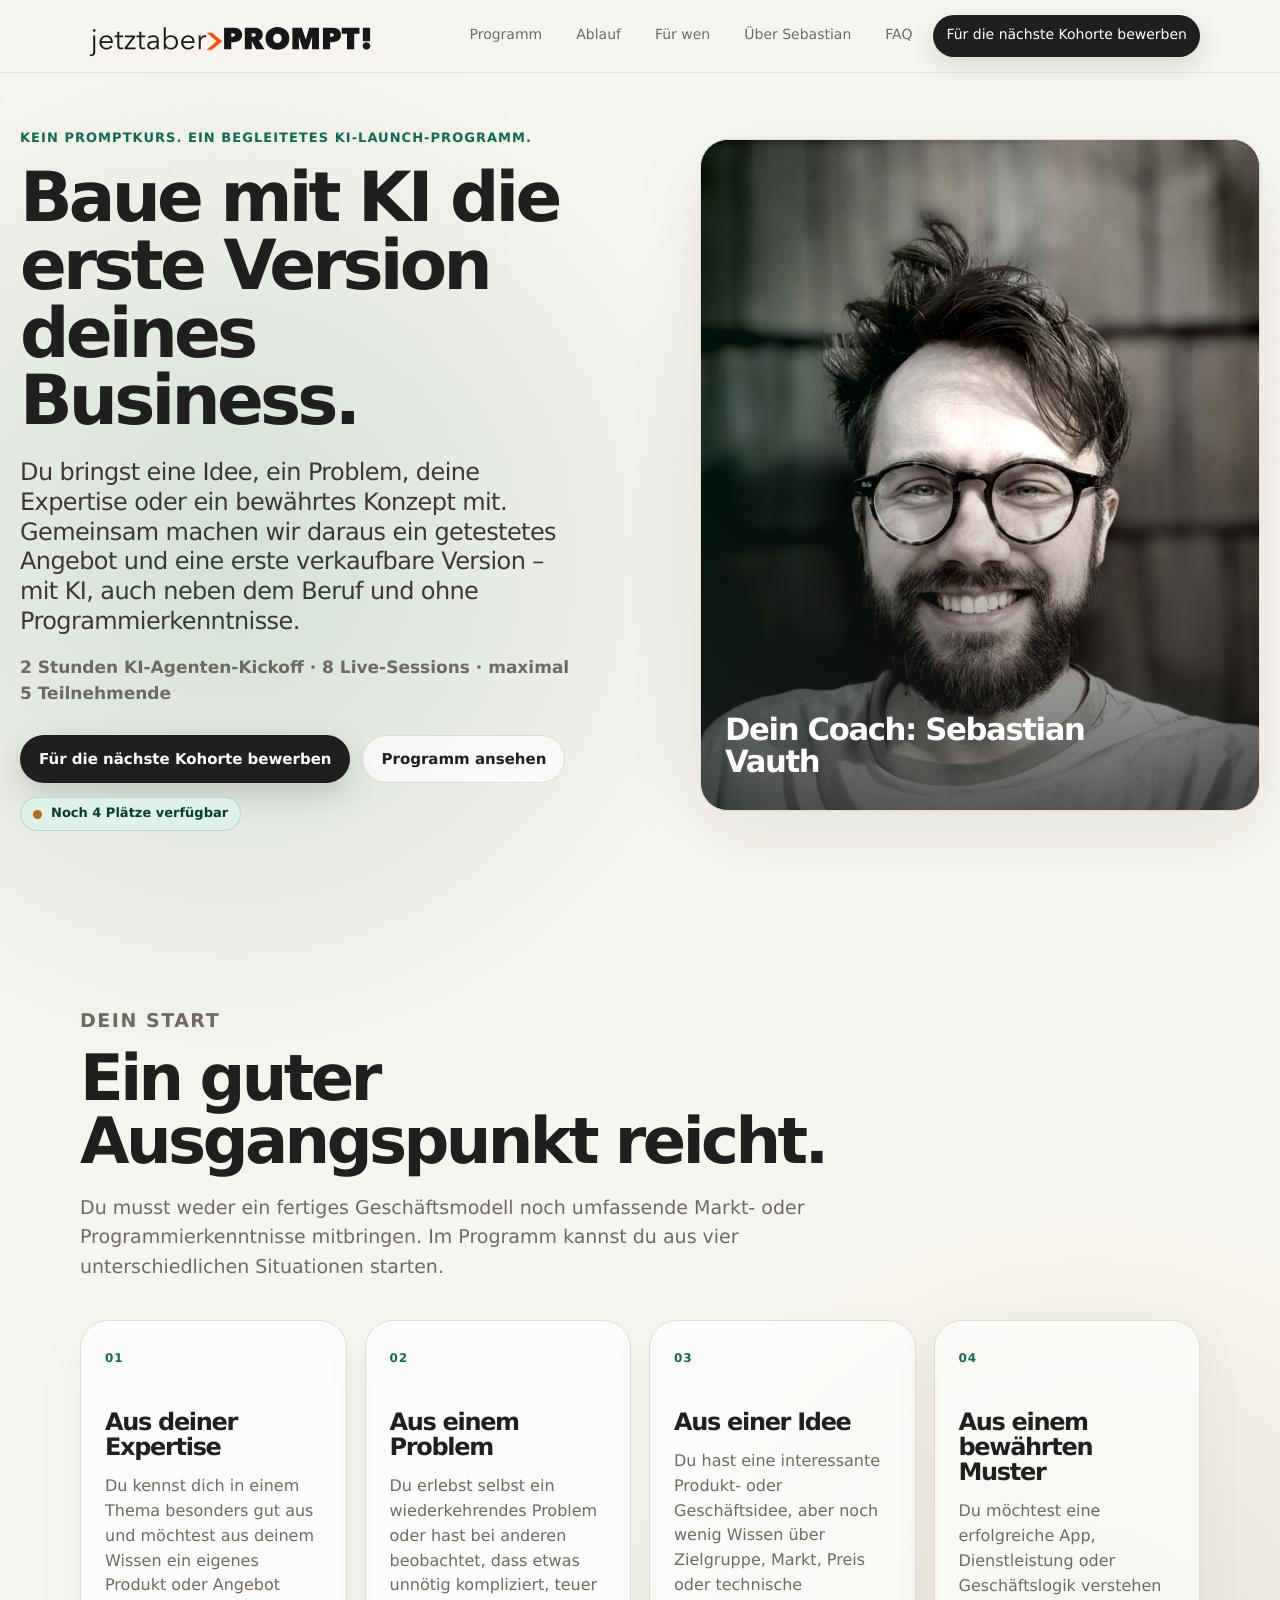
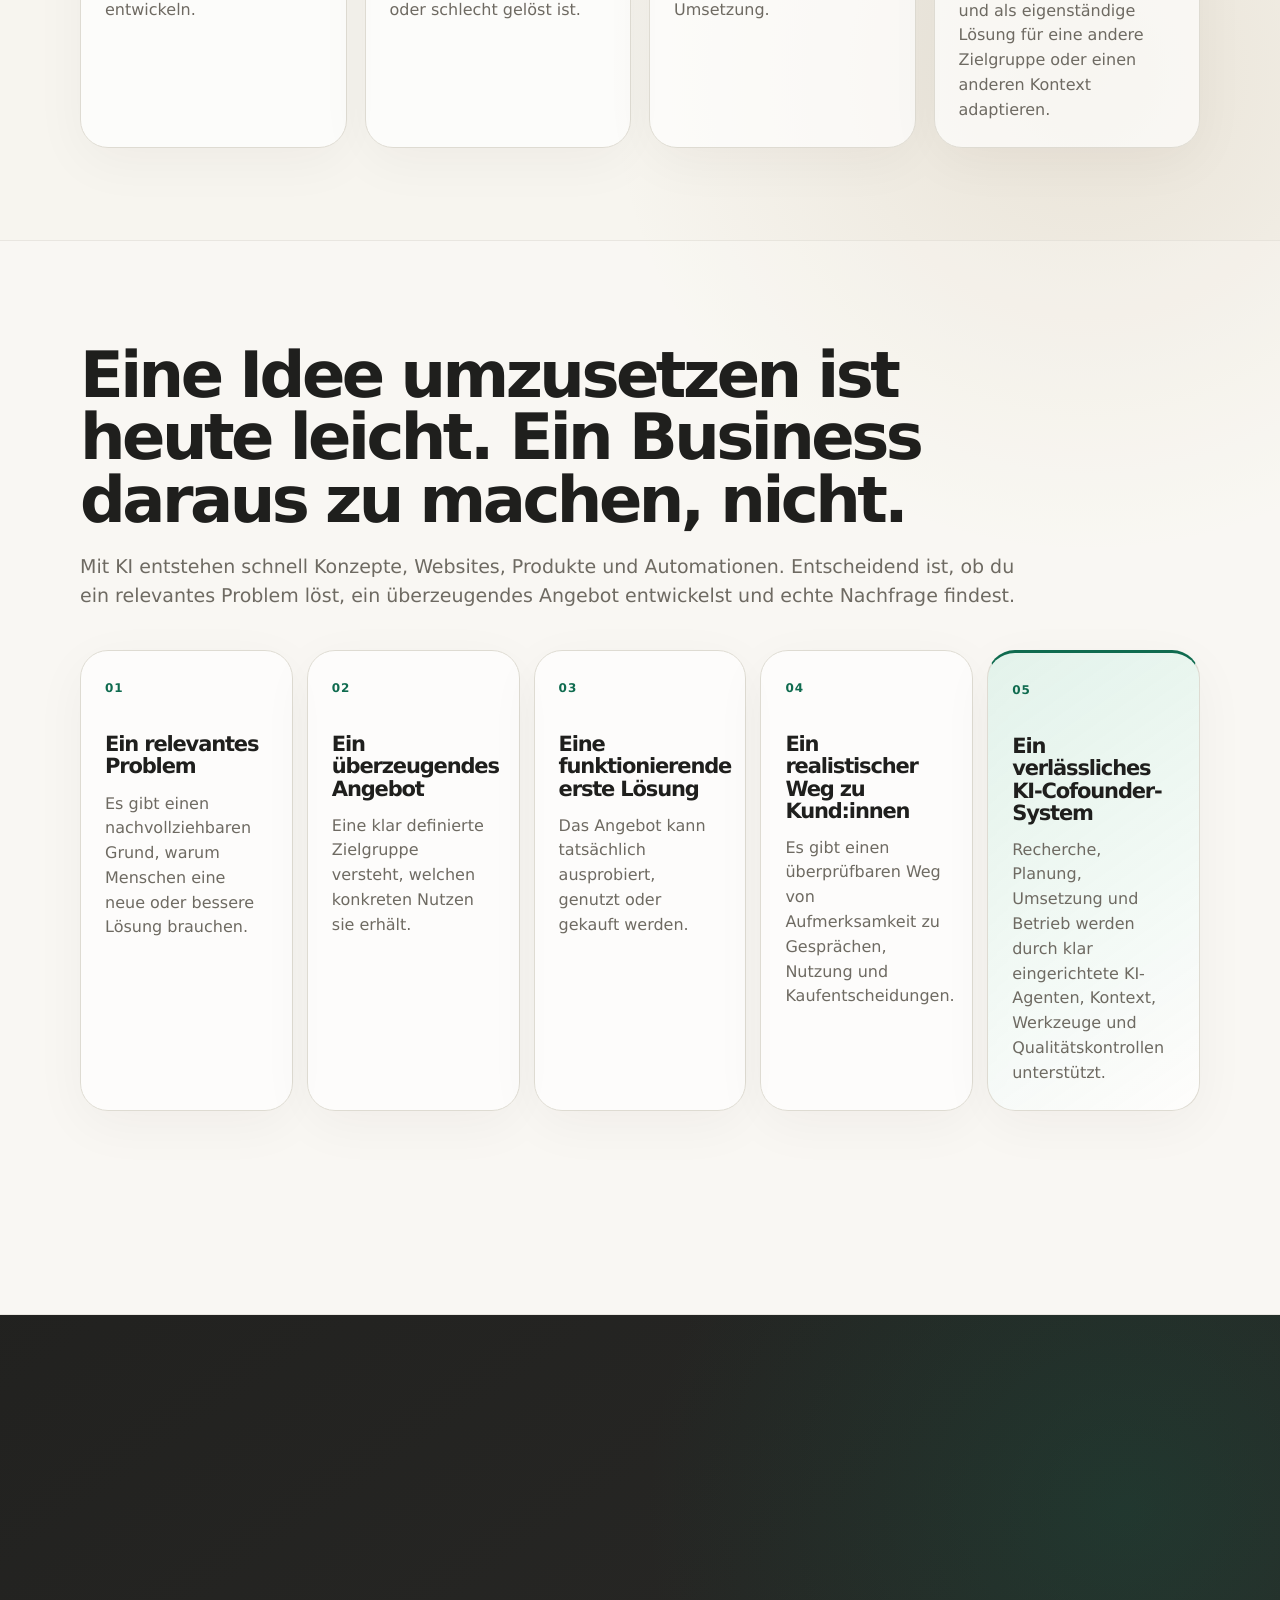
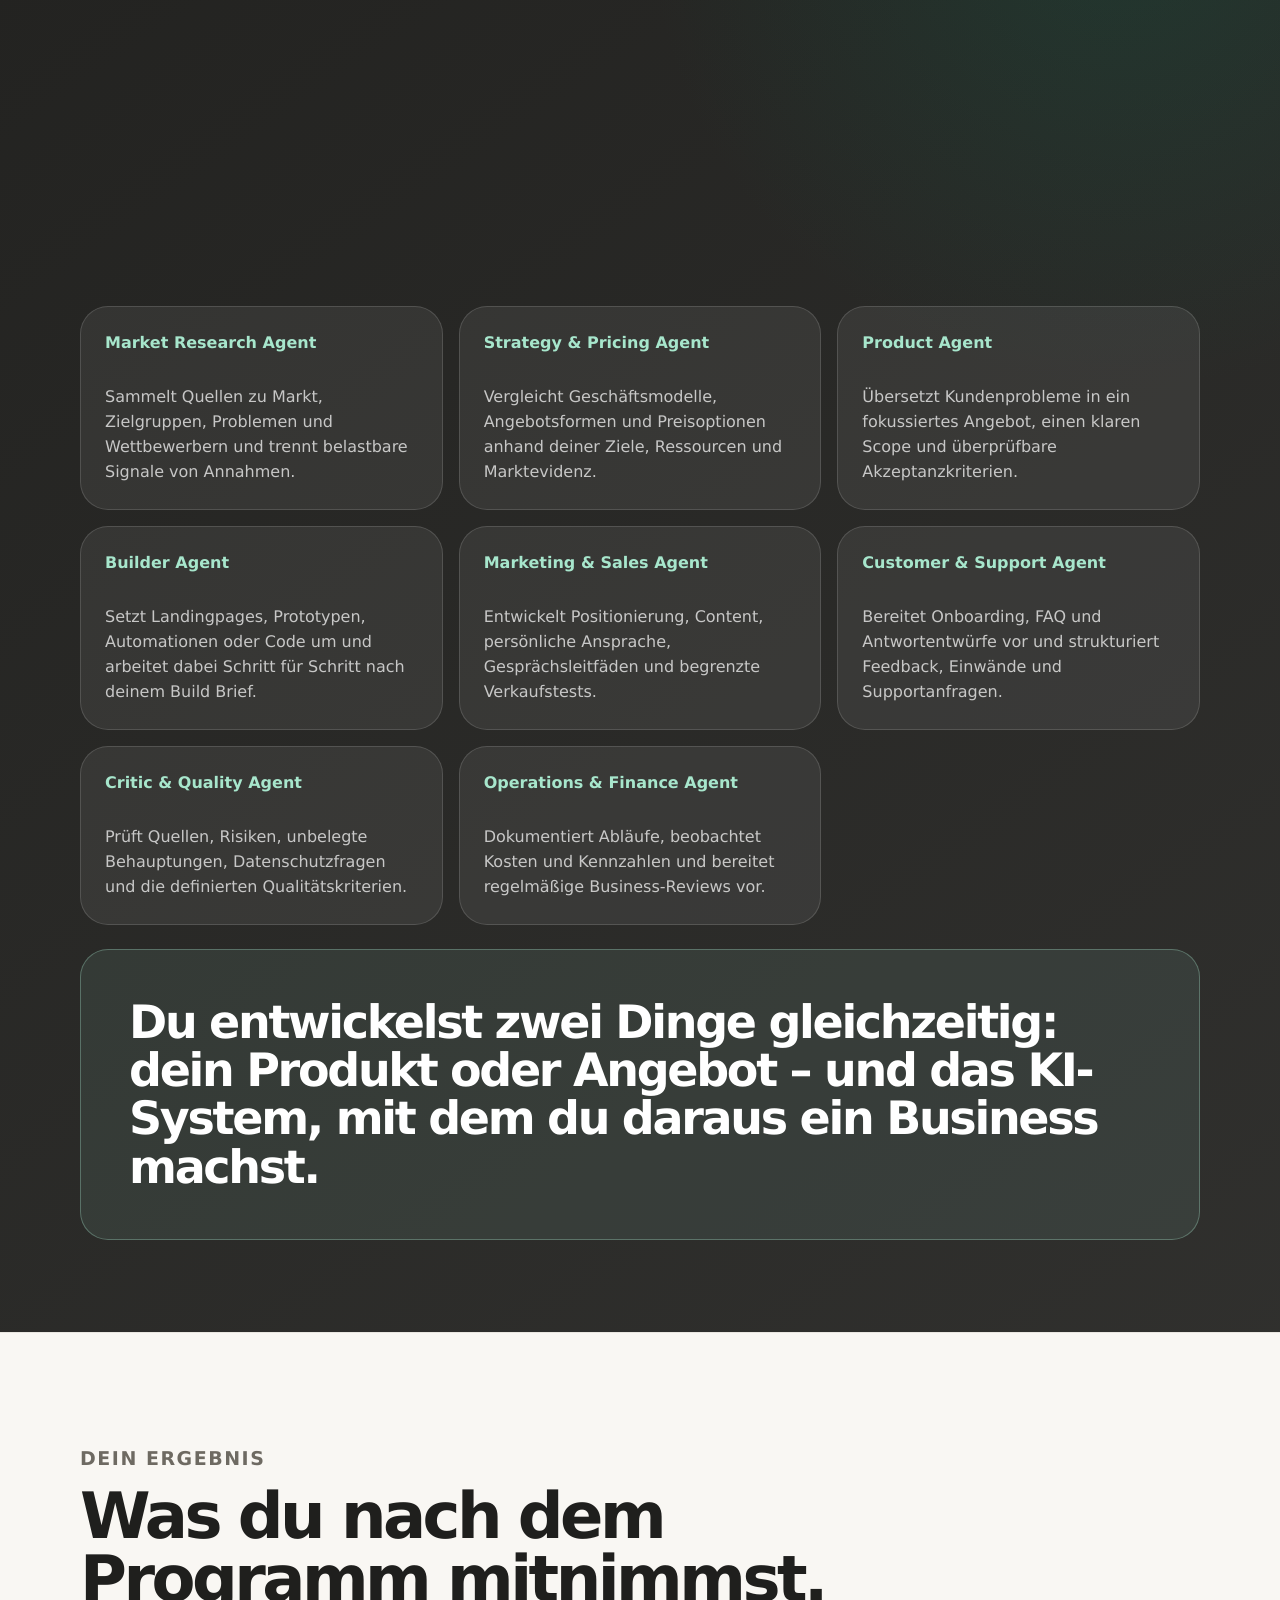
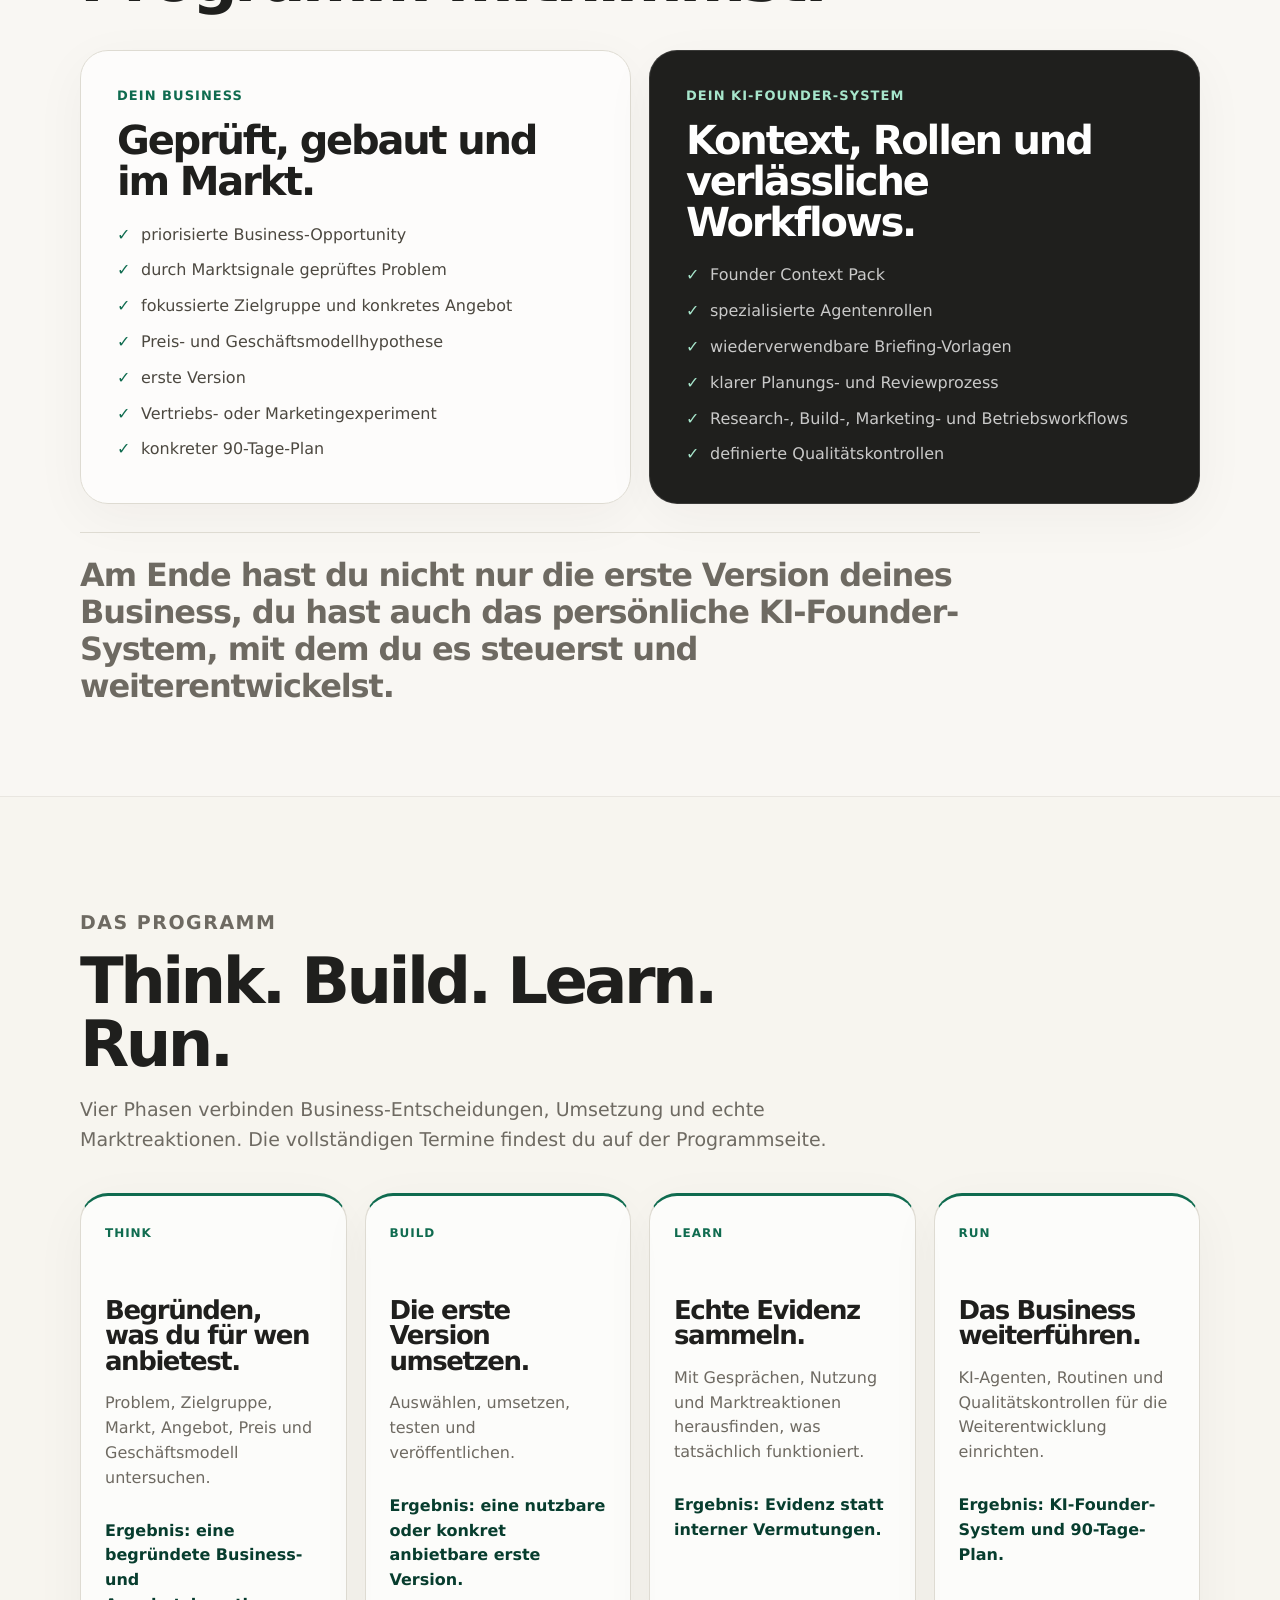
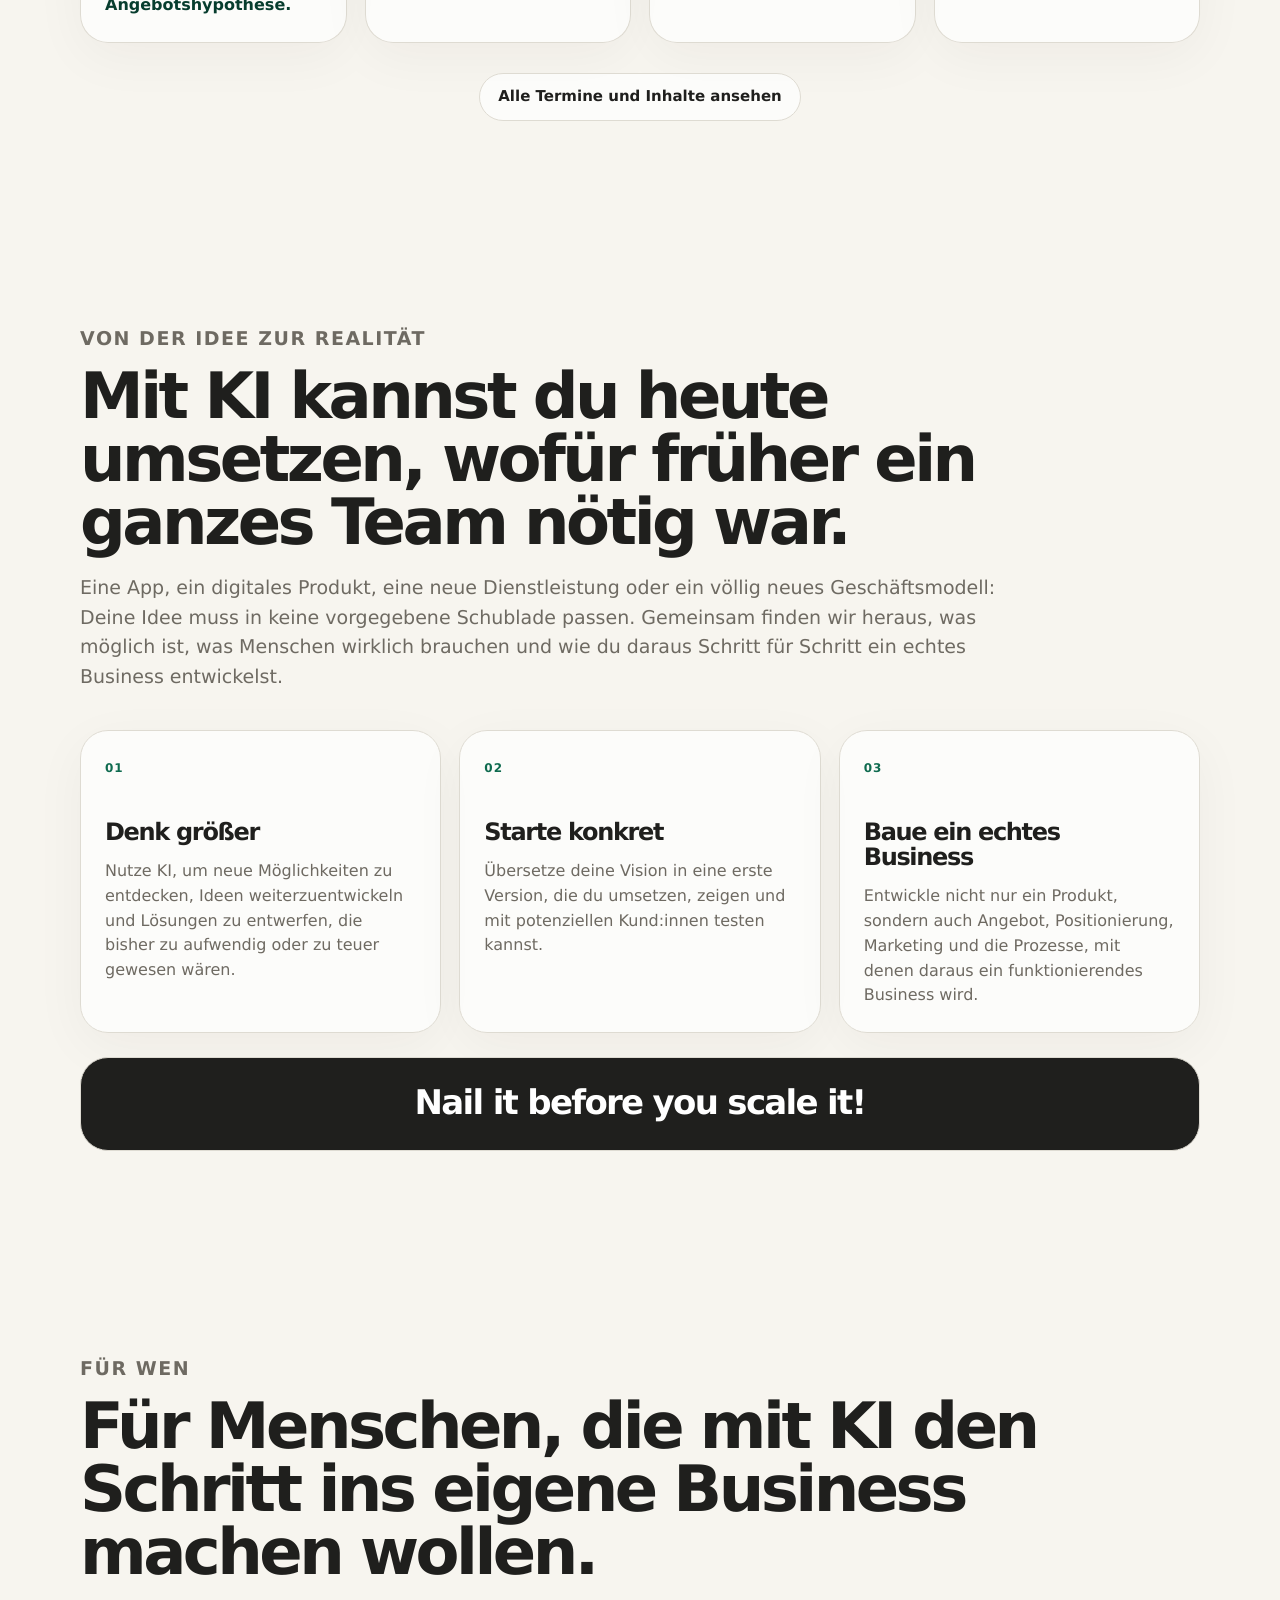
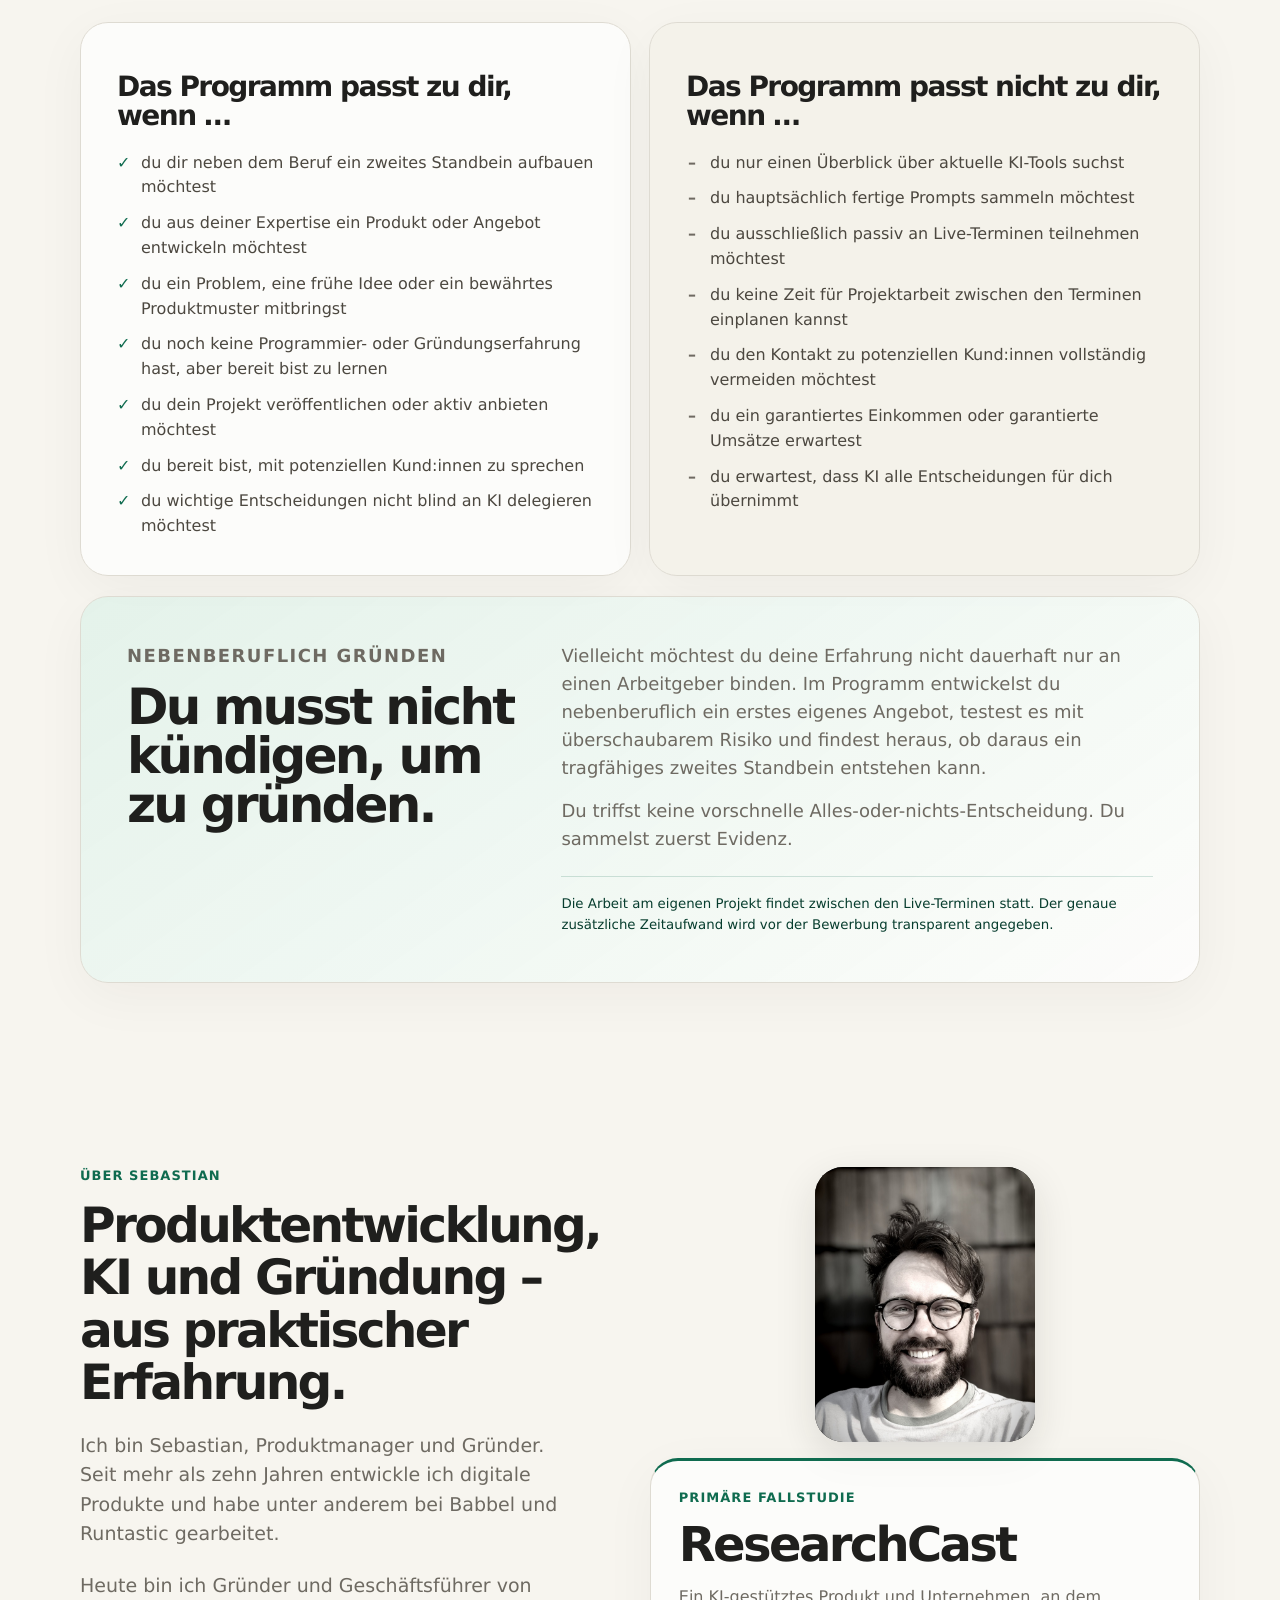
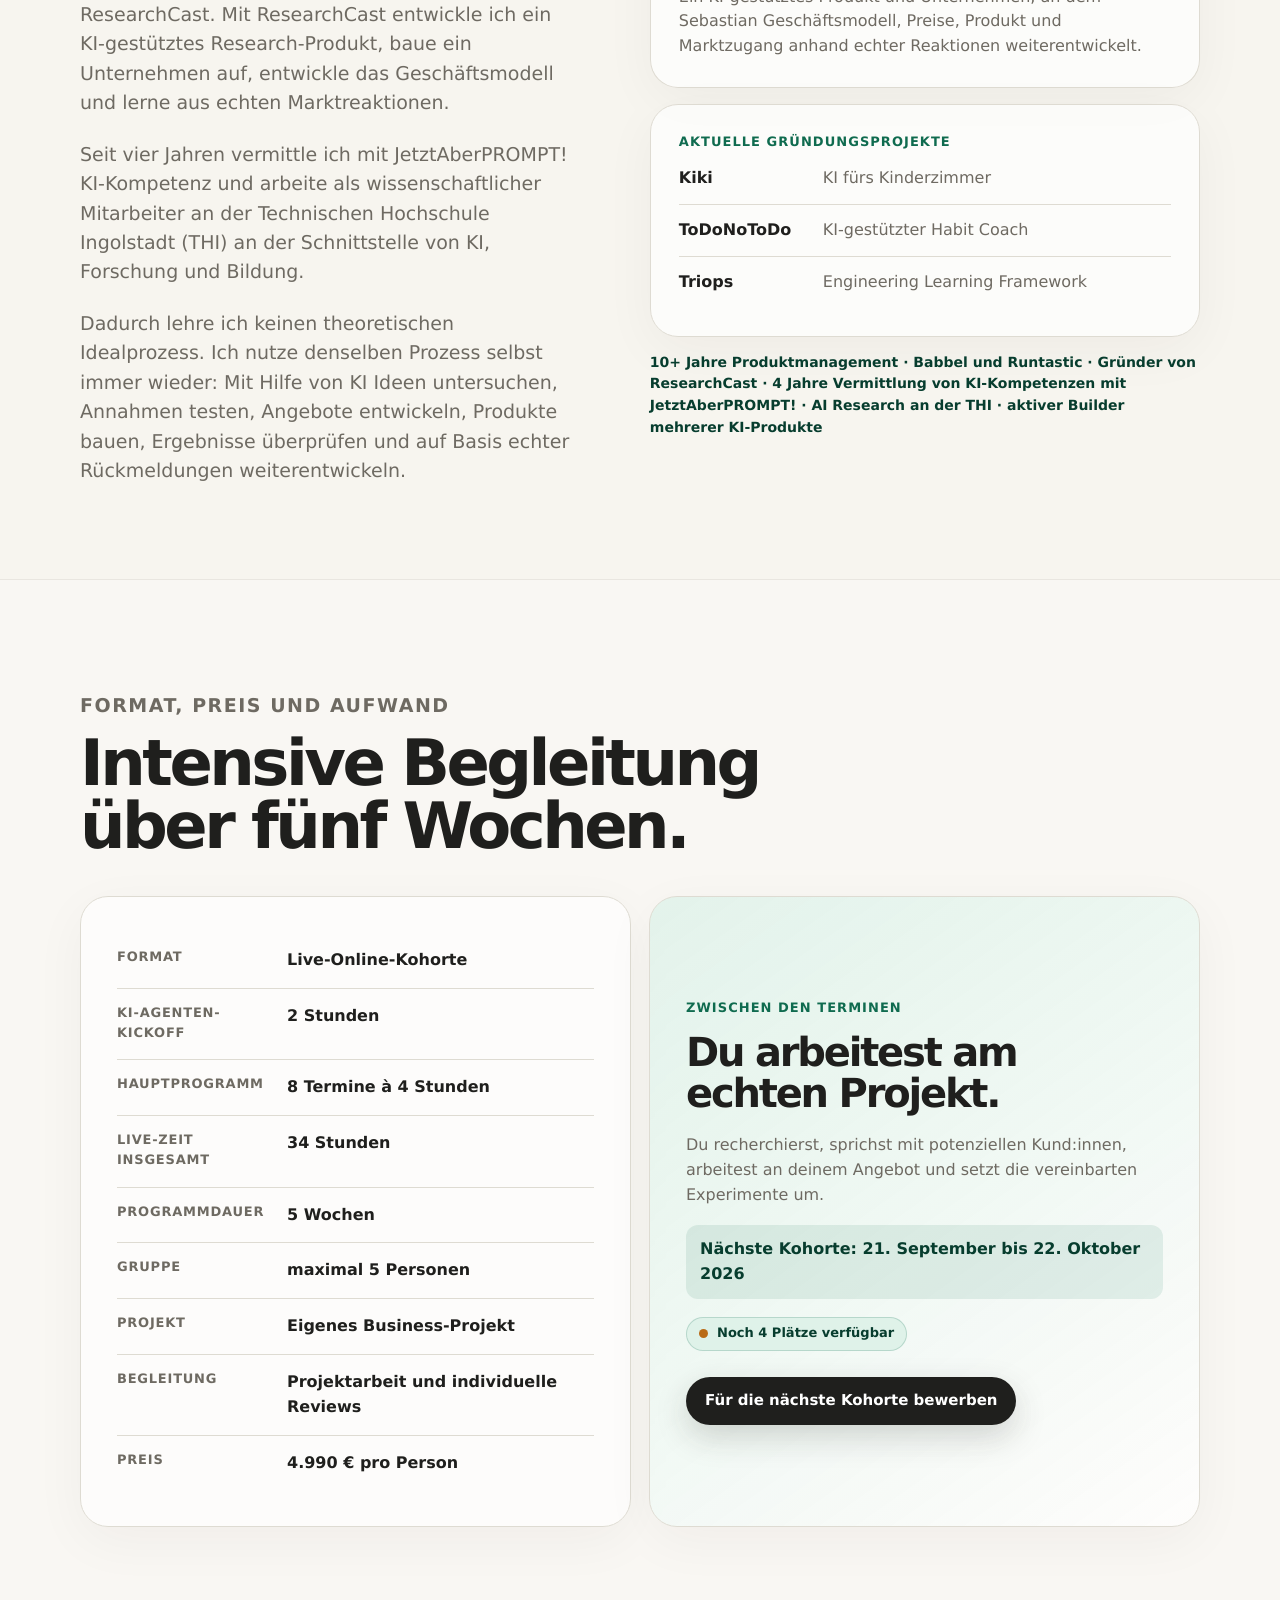
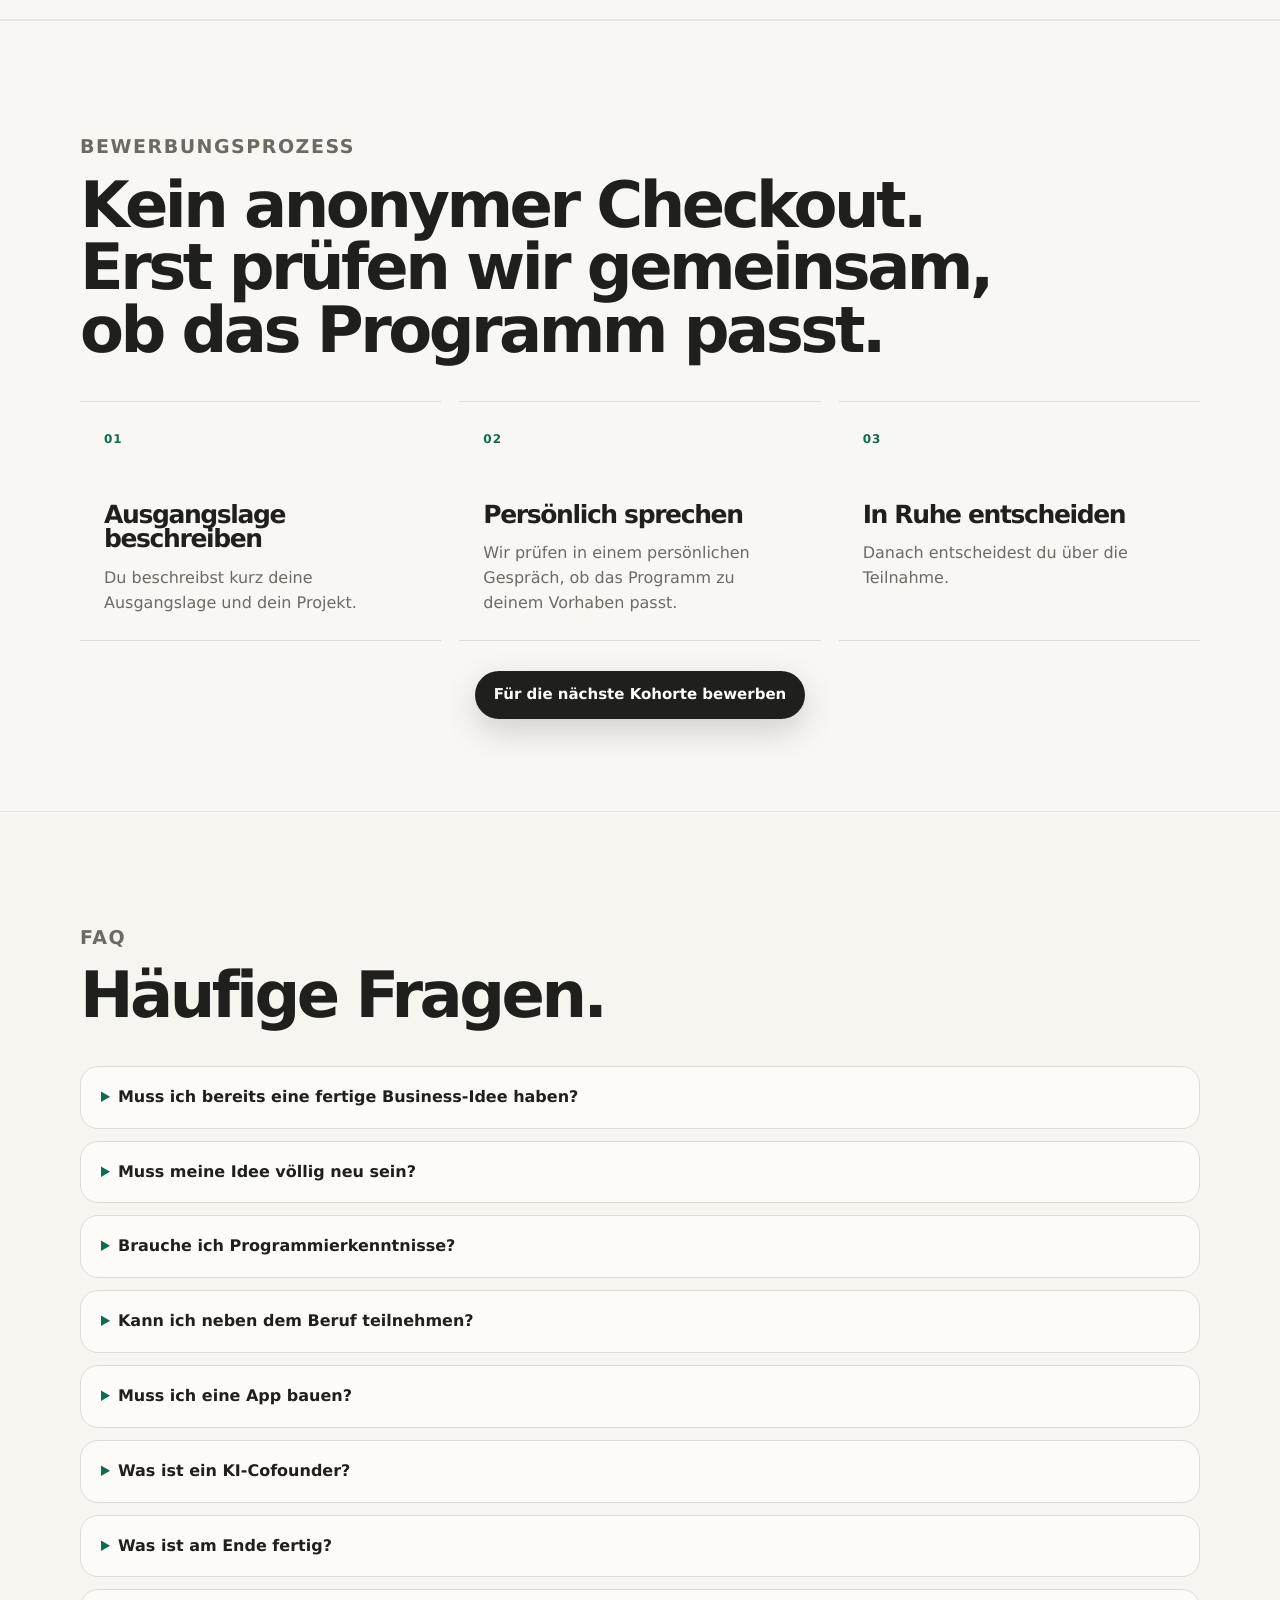
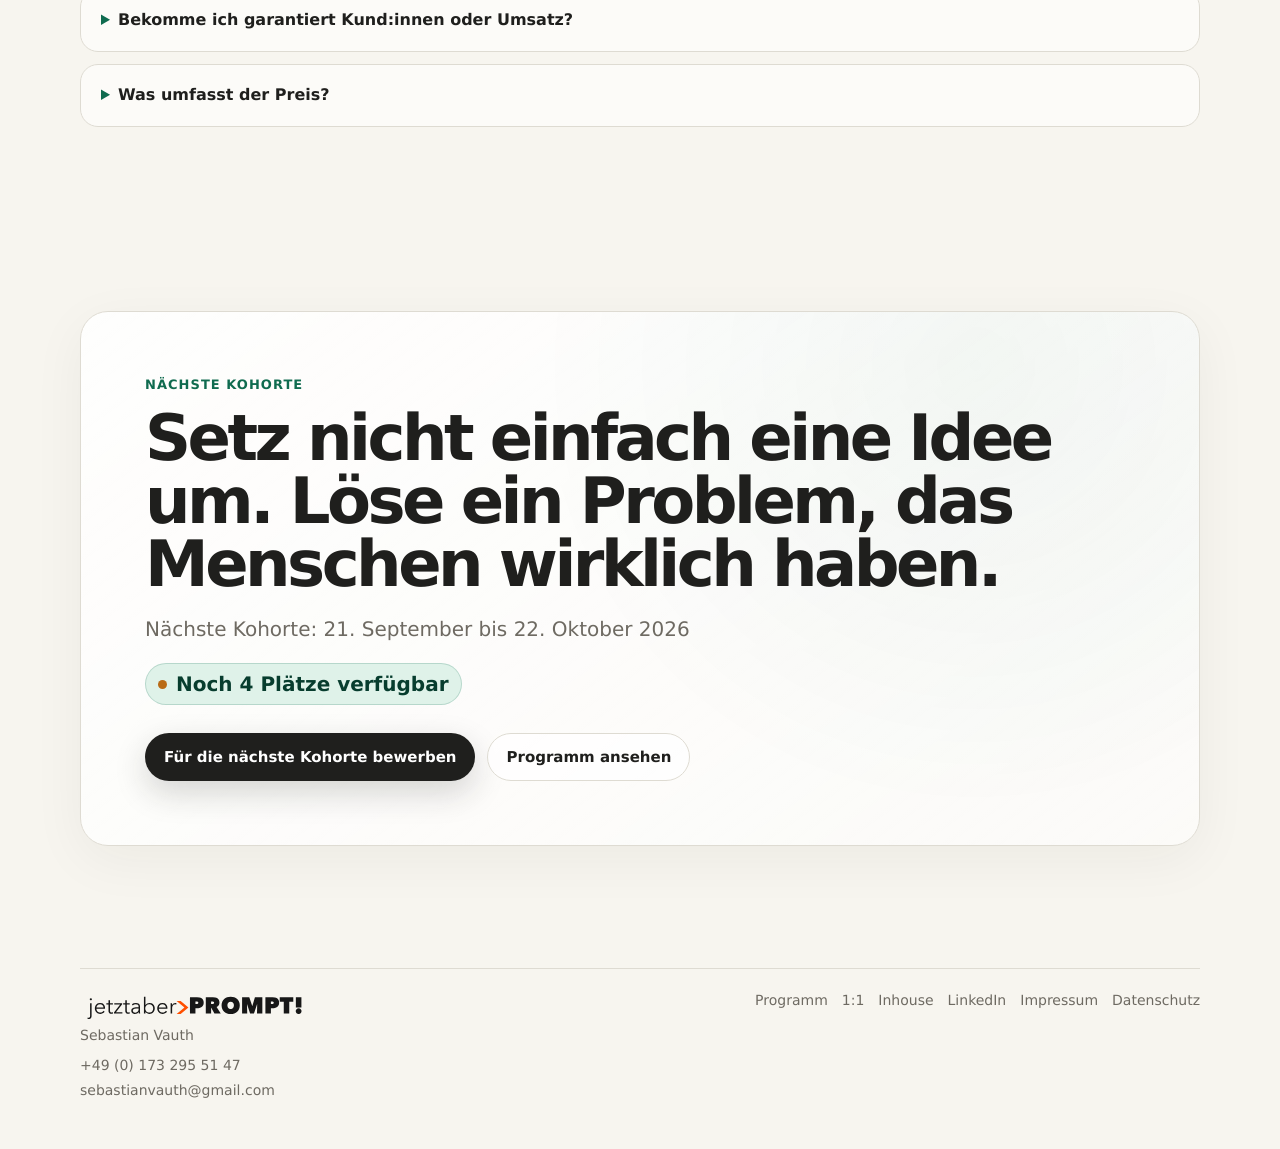
==== index.html @ ac9d7f53 "Center portrait above ResearchCast" ====
<!doctype html>
<html lang="de">
<head>
  <meta charset="utf-8" />
  <meta name="viewport" content="width=device-width, initial-scale=1" />
  <title>Mit KI gründen: Prompting Up a Business | JetztAberPROMPT!</title>
  <meta name="description" content="Das begleitete KI-Launch-Lab für Menschen, die mit KI ein eigenes Business entwickeln, testen, bauen und in den Markt bringen wollen." />
  <meta name="theme-color" content="#f7f5ef" />
  <link rel="canonical" href="https://www.jetztaberprompt.de/" />

  <meta property="og:title" content="Mit KI gründen: Prompting Up a Business | JetztAberPROMPT!" />
  <meta property="og:description" content="Das begleitete KI-Launch-Lab für Menschen, die mit KI ein eigenes Business entwickeln, testen, bauen und in den Markt bringen wollen." />
  <meta property="og:type" content="website" />
  <meta property="og:url" content="https://www.jetztaberprompt.de/" />
  <meta property="og:image" content="https://www.jetztaberprompt.de/assets/og-image.png" />
  <meta property="og:locale" content="de_DE" />
  <meta name="twitter:card" content="summary_large_image" />
  <meta name="twitter:title" content="Mit KI gründen: Prompting Up a Business | JetztAberPROMPT!" />
  <meta name="twitter:description" content="Baue mit KI die erste Version deines Business." />
  <meta name="twitter:image" content="https://www.jetztaberprompt.de/assets/og-image.png" />

  <link rel="icon" href="assets/favicon.svg" type="image/svg+xml" />
  <link rel="stylesheet" href="styles.css?v=20260729a" />
  <script>document.documentElement.classList.add('js');</script>
  <script type="application/ld+json">
  {
    "@context": "https://schema.org",
    "@type": "Course",
    "name": "Prompting Up a Business",
    "description": "Ein begleitetes KI-Launch-Lab, in dem Teilnehmende ein eigenes Business entwickeln, testen, bauen und in den Markt bringen.",
    "url": "https://www.jetztaberprompt.de/kurse/prompting-up-a-business/",
    "provider": {
      "@type": "Person",
      "name": "Sebastian Vauth",
      "url": "https://www.jetztaberprompt.de/"
    }
  }
  </script>
</head>

<body data-page="home">
  <a class="skip-link" href="#main">Zum Inhalt springen</a>

  <header class="site-header" data-header>
    <div class="container nav-wrap">
      <a href="/" class="brand" aria-label="jetztaber>PROMPT! – Startseite">
        <img class="brand-wordmark" src="assets/jetztaber-wordmark.svg" alt="" width="1845" height="340" />
        <img class="brand-symbol" src="assets/jetztaber-mark.svg" alt="" width="512" height="512" />
      </a>
      <button class="nav-toggle" type="button" aria-label="Menü öffnen" aria-expanded="false" data-nav-toggle>
        <span></span><span></span>
      </button>
      <nav class="nav" data-nav aria-label="Hauptnavigation">
        <a href="#programm">Programm</a>
        <a href="#ablauf">Ablauf</a>
        <a href="#fuer-wen">Für wen</a>
        <a href="#ueber">Über Sebastian</a>
        <a href="#faq">FAQ</a>
        <a class="nav-cta" href="/bewerben/" data-course-href="applicationUrl" data-course-text="primaryCta" data-track="application_cta_click" data-cta-location="navigation">Für die nächste Kohorte bewerben</a>
      </nav>
    </div>
  </header>

  <main id="main">
    <section class="hero section relaunch-hero">
      <div class="container hero-grid">
        <div class="hero-copy reveal">
          <p class="eyebrow">Kein Promptkurs. Ein begleitetes KI-Launch-Programm.</p>
          <h1>Baue mit KI die erste Version deines Business.</h1>
          <p class="lead">Du bringst eine Idee, ein Problem, deine Expertise oder ein bewährtes Konzept mit. Gemeinsam machen wir daraus ein getestetes Angebot und eine erste verkaufbare Version – mit KI, auch neben dem Beruf und ohne Programmierkenntnisse.</p>
          <p class="hero-support"><strong><span data-course-text="kickoffHours">2</span> Stunden KI-Agenten-Kickoff · <span data-course-text="sessionCount">8</span> Live-Sessions · maximal <span data-course-text="groupSize">5</span> Teilnehmende</strong></p>
          <div class="hero-actions">
            <a class="button primary" href="/bewerben/" data-course-href="applicationUrl" data-course-text="primaryCta" data-track="application_cta_click" data-cta-location="hero">Für die nächste Kohorte bewerben</a>
            <a class="button secondary" href="/kurse/prompting-up-a-business/" data-course-href="programUrl" data-course-text="secondaryCta" data-track="program_details_click" data-cta-location="hero">Programm ansehen</a>
          </div>
          <p class="availability-badge" data-cohort-availability role="status"></p>
        </div>

        <figure class="hero-visual hero-portrait reveal">
          <img src="assets/sebastian-vauth-portrait.jpg" alt="Sebastian Vauth, Produktmanager, Gründer und Kursleiter" width="1400" height="1867" />
          <figcaption class="hero-portrait-caption">
            <strong>Dein Coach: Sebastian Vauth</strong>
          </figcaption>
        </figure>
      </div>
    </section>

    <section class="section" id="ausgangspunkt">
      <div class="container">
        <div class="section-head reveal">
          <p class="section-kicker">Dein Start</p>
          <h2>Ein guter Ausgangspunkt reicht.</h2>
          <p>Du musst weder ein fertiges Geschäftsmodell noch umfassende Markt- oder Programmierkenntnisse mitbringen. Im Programm kannst du aus vier unterschiedlichen Situationen starten.</p>
        </div>
        <div class="source-grid">
          <article class="content-card reveal"><span>01</span><h3>Aus deiner Expertise</h3><p>Du kennst dich in einem Thema besonders gut aus und möchtest aus deinem Wissen ein eigenes Produkt oder Angebot entwickeln.</p></article>
          <article class="content-card reveal"><span>02</span><h3>Aus einem Problem</h3><p>Du erlebst selbst ein wiederkehrendes Problem oder hast bei anderen beobachtet, dass etwas unnötig kompliziert, teuer oder schlecht gelöst ist.</p></article>
          <article class="content-card reveal"><span>03</span><h3>Aus einer Idee</h3><p>Du hast eine interessante Produkt- oder Geschäftsidee, aber noch wenig Wissen über Zielgruppe, Markt, Preis oder technische Umsetzung.</p></article>
          <article class="content-card reveal"><span>04</span><h3>Aus einem bewährten Muster</h3><p>Du möchtest eine erfolgreiche App, Dienstleistung oder Geschäftslogik verstehen und als eigenständige Lösung für eine andere Zielgruppe oder einen anderen Kontext adaptieren.</p></article>
        </div>
      </div>
    </section>

    <section class="section problem-section">
      <div class="container">
        <div class="section-head wide reveal">
          <h2>Eine Idee umzusetzen ist heute leicht. Ein Business daraus zu machen, nicht.</h2>
          <p>Mit KI entstehen schnell Konzepte, Websites, Produkte und Automationen. Entscheidend ist, ob du ein relevantes Problem löst, ein überzeugendes Angebot entwickelst und echte Nachfrage findest.</p>
        </div>
        <div class="five-grid">
          <article class="factor-card reveal"><span>01</span><h3>Ein relevantes Problem</h3><p>Es gibt einen nachvollziehbaren Grund, warum Menschen eine neue oder bessere Lösung brauchen.</p></article>
          <article class="factor-card reveal"><span>02</span><h3>Ein überzeugendes Angebot</h3><p>Eine klar definierte Zielgruppe versteht, welchen konkreten Nutzen sie erhält.</p></article>
          <article class="factor-card reveal"><span>03</span><h3>Eine funktionierende erste Lösung</h3><p>Das Angebot kann tatsächlich ausprobiert, genutzt oder gekauft werden.</p></article>
          <article class="factor-card reveal"><span>04</span><h3>Ein realistischer Weg zu Kund:innen</h3><p>Es gibt einen überprüfbaren Weg von Aufmerksamkeit zu Gesprächen, Nutzung und Kaufentscheidungen.</p></article>
          <article class="factor-card accent-card reveal"><span>05</span><h3>Ein verlässliches KI-Cofounder-System</h3><p>Recherche, Planung, Umsetzung und Betrieb werden durch klar eingerichtete KI-Agenten, Kontext, Werkzeuge und Qualitätskontrollen unterstützt.</p></article>
        </div>
        <p class="section-closing reveal"><strong>Prompting Up a Business verbindet diese fünf Bestandteile in einem begleiteten Aufbauprozess.</strong></p>
      </div>
    </section>

    <section class="section cofounder-section" id="ki-cofounder">
      <div class="container">
        <div class="section-head wide reveal">
          <p class="section-kicker">Dein KI-Founder-System</p>
          <h2>Baue dein Business – und deinen persönlichen KI-Cofounder.</h2>
          <p>Ein KI-Cofounder ist kein magischer Chatbot und kein autonomer Geschäftsführer. Er ist ein von dir gesteuertes System aus spezialisierten Agenten, dauerhaftem Projektkontext, passenden Werkzeugen, klaren Arbeitsaufträgen und definierten Qualitätskontrollen.</p>
          <p>Im Programm richtest du dein eigenes KI-Founder-Team ein. Es unterstützt dich bei Recherche, Strategie, Produktentwicklung, Umsetzung, Marketing, Auswertung und Betrieb. Du gibst die Richtung vor, überprüfst die Ergebnisse und triffst die Entscheidungen.</p>
        </div>
        <div class="agent-grid">
          <article class="agent-card reveal"><span>Market Research Agent</span><p>Sammelt Quellen zu Markt, Zielgruppen, Problemen und Wettbewerbern und trennt belastbare Signale von Annahmen.</p></article>
          <article class="agent-card reveal"><span>Strategy &amp; Pricing Agent</span><p>Vergleicht Geschäftsmodelle, Angebotsformen und Preisoptionen anhand deiner Ziele, Ressourcen und Marktevidenz.</p></article>
          <article class="agent-card reveal"><span>Product Agent</span><p>Übersetzt Kundenprobleme in ein fokussiertes Angebot, einen klaren Scope und überprüfbare Akzeptanzkriterien.</p></article>
          <article class="agent-card reveal"><span>Builder Agent</span><p>Setzt Landingpages, Prototypen, Automationen oder Code um und arbeitet dabei Schritt für Schritt nach deinem Build Brief.</p></article>
          <article class="agent-card reveal"><span>Marketing &amp; Sales Agent</span><p>Entwickelt Positionierung, Content, persönliche Ansprache, Gesprächsleitfäden und begrenzte Verkaufstests.</p></article>
          <article class="agent-card reveal"><span>Customer &amp; Support Agent</span><p>Bereitet Onboarding, FAQ und Antwortentwürfe vor und strukturiert Feedback, Einwände und Supportanfragen.</p></article>
          <article class="agent-card reveal"><span>Critic &amp; Quality Agent</span><p>Prüft Quellen, Risiken, unbelegte Behauptungen, Datenschutzfragen und die definierten Qualitätskriterien.</p></article>
          <article class="agent-card reveal"><span>Operations &amp; Finance Agent</span><p>Dokumentiert Abläufe, beobachtet Kosten und Kennzahlen und bereitet regelmäßige Business-Reviews vor.</p></article>
        </div>
        <div class="statement-card reveal">Du entwickelst zwei Dinge gleichzeitig: dein Produkt oder Angebot – und das KI-System, mit dem du daraus ein Business machst.</div>
      </div>
    </section>

    <section class="section outcomes-section" id="ergebnisse">
      <div class="container">
        <div class="section-head reveal"><p class="section-kicker">Dein Ergebnis</p><h2>Was du nach dem Programm mitnimmst.</h2></div>
        <div class="dual-outcomes">
          <article class="outcome-panel reveal">
            <p class="tiny-label">Dein Business</p>
            <h3>Geprüft, gebaut und im Markt.</h3>
            <ul class="check-list"><li>priorisierte Business-Opportunity</li><li>durch Marktsignale geprüftes Problem</li><li>fokussierte Zielgruppe und konkretes Angebot</li><li>Preis- und Geschäftsmodellhypothese</li><li>erste Version</li><li>Vertriebs- oder Marketingexperiment</li><li>konkreter 90-Tage-Plan</li></ul>
          </article>
          <article class="outcome-panel dark-panel reveal">
            <p class="tiny-label">Dein KI-Founder-System</p>
            <h3>Kontext, Rollen und verlässliche Workflows.</h3>
            <ul class="check-list"><li>Founder Context Pack</li><li>spezialisierte Agentenrollen</li><li>wiederverwendbare Briefing-Vorlagen</li><li>klarer Planungs- und Reviewprozess</li><li>Research-, Build-, Marketing- und Betriebsworkflows</li><li>definierte Qualitätskontrollen</li></ul>
          </article>
        </div>
        <p class="section-closing large reveal"><strong>Am Ende hast du nicht nur die erste Version deines Business, du hast auch das persönliche KI-Founder-System, mit dem du es steuerst und weiterentwickelst.</strong></p>
      </div>
    </section>

    <section class="section" id="programm">
      <div class="container">
        <div class="section-head reveal"><p class="section-kicker">Das Programm</p><h2>Think. Build. Learn. Run.</h2><p>Vier Phasen verbinden Business-Entscheidungen, Umsetzung und echte Marktreaktionen. Die vollständigen Termine findest du auf der Programmseite.</p></div>
        <div class="phase-grid">
          <article class="phase-card reveal"><span>Think</span><h3>Begründen, was du für wen anbietest.</h3><p>Problem, Zielgruppe, Markt, Angebot, Preis und Geschäftsmodell untersuchen.</p><strong>Ergebnis: eine begründete Business- und Angebotshypothese.</strong></article>
          <article class="phase-card reveal"><span>Build</span><h3>Die erste Version umsetzen.</h3><p>Auswählen, umsetzen, testen und veröffentlichen.</p><strong>Ergebnis: eine nutzbare oder konkret anbietbare erste Version.</strong></article>
          <article class="phase-card reveal"><span>Learn</span><h3>Echte Evidenz sammeln.</h3><p>Mit Gesprächen, Nutzung und Marktreaktionen herausfinden, was tatsächlich funktioniert.</p><strong>Ergebnis: Evidenz statt interner Vermutungen.</strong></article>
          <article class="phase-card reveal"><span>Run</span><h3>Das Business weiterführen.</h3><p>KI-Agenten, Routinen und Qualitätskontrollen für die Weiterentwicklung einrichten.</p><strong>Ergebnis: KI-Founder-System und 90-Tage-Plan.</strong></article>
        </div>
        <div class="section-actions reveal"><a class="button secondary" href="/kurse/prompting-up-a-business/#ablauf" data-track="program_details_click" data-cta-location="program_preview">Alle Termine und Inhalte ansehen</a></div>
      </div>
    </section>

    <section class="section build-paths" id="idee-zur-realitaet">
      <div class="container">
        <div class="section-head wide reveal"><p class="section-kicker">Von der Idee zur Realität</p><h2>Mit KI kannst du heute umsetzen, wofür früher ein ganzes Team nötig war.</h2><p>Eine App, ein digitales Produkt, eine neue Dienstleistung oder ein völlig neues Geschäftsmodell: Deine Idee muss in keine vorgegebene Schublade passen. Gemeinsam finden wir heraus, was möglich ist, was Menschen wirklich brauchen und wie du daraus Schritt für Schritt ein echtes Business entwickelst.</p></div>
        <div class="build-path-grid">
          <article class="path-option reveal"><span>01</span><h3>Denk größer</h3><p>Nutze KI, um neue Möglichkeiten zu entdecken, Ideen weiterzuentwickeln und Lösungen zu entwerfen, die bisher zu aufwendig oder zu teuer gewesen wären.</p></article>
          <article class="path-option reveal"><span>02</span><h3>Starte konkret</h3><p>Übersetze deine Vision in eine erste Version, die du umsetzen, zeigen und mit potenziellen Kund:innen testen kannst.</p></article>
          <article class="path-option reveal"><span>03</span><h3>Baue ein echtes Business</h3><p>Entwickle nicht nur ein Produkt, sondern auch Angebot, Positionierung, Marketing und die Prozesse, mit denen daraus ein funktionierendes Business wird.</p></article>
        </div>
        <div class="statement-card compact reveal">Nail it before you scale it!</div>
      </div>
    </section>

    <section class="section" id="fuer-wen">
      <div class="container">
        <div class="section-head wide reveal"><p class="section-kicker">Für wen</p><h2>Für Menschen, die mit KI den Schritt ins eigene Business machen wollen.</h2></div>
        <div class="fit-grid">
          <article class="fit-card reveal"><h3>Das Programm passt zu dir, wenn …</h3><ul class="check-list"><li>du dir neben dem Beruf ein zweites Standbein aufbauen möchtest</li><li>du aus deiner Expertise ein Produkt oder Angebot entwickeln möchtest</li><li>du ein Problem, eine frühe Idee oder ein bewährtes Produktmuster mitbringst</li><li>du noch keine Programmier- oder Gründungserfahrung hast, aber bereit bist zu lernen</li><li>du dein Projekt veröffentlichen oder aktiv anbieten möchtest</li><li>du bereit bist, mit potenziellen Kund:innen zu sprechen</li><li>du wichtige Entscheidungen nicht blind an KI delegieren möchtest</li></ul></article>
          <article class="fit-card muted-card reveal"><h3>Das Programm passt nicht zu dir, wenn …</h3><ul class="scope-list"><li>du nur einen Überblick über aktuelle KI-Tools suchst</li><li>du hauptsächlich fertige Prompts sammeln möchtest</li><li>du ausschließlich passiv an Live-Terminen teilnehmen möchtest</li><li>du keine Zeit für Projektarbeit zwischen den Terminen einplanen kannst</li><li>du den Kontakt zu potenziellen Kund:innen vollständig vermeiden möchtest</li><li>du ein garantiertes Einkommen oder garantierte Umsätze erwartest</li><li>du erwartest, dass KI alle Entscheidungen für dich übernimmt</li></ul></article>
        </div>
        <aside class="employee-callout reveal">
          <div><p class="section-kicker">Nebenberuflich gründen</p><h3>Du musst nicht kündigen, um zu gründen.</h3></div>
          <div><p>Vielleicht möchtest du deine Erfahrung nicht dauerhaft nur an einen Arbeitgeber binden. Im Programm entwickelst du nebenberuflich ein erstes eigenes Angebot, testest es mit überschaubarem Risiko und findest heraus, ob daraus ein tragfähiges zweites Standbein entstehen kann.</p><p>Du triffst keine vorschnelle Alles-oder-nichts-Entscheidung. Du sammelst zuerst Evidenz.</p><small>Die Arbeit am eigenen Projekt findet zwischen den Live-Terminen statt. Der genaue zusätzliche Zeitaufwand wird vor der Bewerbung transparent angegeben.</small></div>
        </aside>
      </div>
    </section>

    <section class="section about" id="ueber">
      <div class="container about-panel">
        <div class="about-copy reveal">
          <p class="section-kicker">Über Sebastian</p>
          <h2>Produktentwicklung, KI und Gründung – aus praktischer Erfahrung.</h2>
          <p>Ich bin Sebastian, Produktmanager und Gründer. Seit mehr als zehn Jahren entwickle ich digitale Produkte und habe unter anderem bei Babbel und Runtastic gearbeitet.</p>
          <p>Heute bin ich Gründer und Geschäftsführer von ResearchCast. Mit ResearchCast entwickle ich ein KI-gestütztes Research-Produkt, baue ein Unternehmen auf, entwickle das Geschäftsmodell und lerne aus echten Marktreaktionen.</p>
          <p>Seit vier Jahren vermittle ich mit JetztAberPROMPT! KI-Kompetenz und arbeite als wissenschaftlicher Mitarbeiter an der Technischen Hochschule Ingolstadt (THI) an der Schnittstelle von KI, Forschung und Bildung.</p>
          <p>Dadurch lehre ich keinen theoretischen Idealprozess. Ich nutze denselben Prozess selbst immer wieder: Mit Hilfe von KI Ideen untersuchen, Annahmen testen, Angebote entwickeln, Produkte bauen, Ergebnisse überprüfen und auf Basis echter Rückmeldungen weiterentwickeln.</p>
        </div>
        <div class="proof-stack reveal">
          <figure class="about-portrait-small"><img src="assets/sebastian-vauth-portrait.jpg" alt="Sebastian Vauth" width="1400" height="1867" /></figure>
          <article class="case-card primary-case"><p class="tiny-label">Primäre Fallstudie</p><h3>ResearchCast</h3><p>Ein KI-gestütztes Produkt und Unternehmen, an dem Sebastian Geschäftsmodell, Preise, Produkt und Marktzugang anhand echter Reaktionen weiterentwickelt.</p></article>
          <div class="project-list"><p class="tiny-label">Aktuelle Gründungsprojekte</p><div><strong>Kiki</strong><span>KI fürs Kinderzimmer</span></div><div><strong>ToDoNoToDo</strong><span>KI-gestützter Habit Coach</span></div><div><strong>Triops</strong><span>Engineering Learning Framework</span></div></div>
          <p class="trust-line">10+ Jahre Produktmanagement · Babbel und Runtastic · Gründer von ResearchCast · 4 Jahre Vermittlung von KI-Kompetenzen mit JetztAberPROMPT! · AI Research an der THI · aktiver Builder mehrerer KI-Produkte</p>
        </div>
      </div>
    </section>

    <section class="section format-section" id="format">
      <div class="container">
        <div class="section-head reveal"><p class="section-kicker">Format, Preis und Aufwand</p><h2>Intensive Begleitung über fünf Wochen.</h2></div>
        <div class="format-layout">
          <dl class="facts-panel reveal">
            <div><dt>Format</dt><dd data-course-text="format"></dd></div>
            <div><dt>KI-Agenten-Kickoff</dt><dd><span data-course-text="kickoffHours"></span> Stunden</dd></div>
            <div><dt>Hauptprogramm</dt><dd><span data-course-text="sessionCount"></span> Termine à <span data-course-text="hoursPerSession"></span> Stunden</dd></div>
            <div><dt>Live-Zeit insgesamt</dt><dd><span data-course-text="totalLiveHours"></span> Stunden</dd></div>
            <div><dt>Programmdauer</dt><dd data-course-text="duration"></dd></div>
            <div><dt>Gruppe</dt><dd>maximal <span data-course-text="groupSize"></span> Personen</dd></div>
            <div><dt>Projekt</dt><dd data-course-text="project"></dd></div>
            <div><dt>Begleitung</dt><dd data-course-text="guidance"></dd></div>
            <div><dt>Preis</dt><dd><span data-course-text="price"></span> pro Person</dd></div>
          </dl>
          <aside class="work-card reveal"><p class="tiny-label">Zwischen den Terminen</p><h3>Du arbeitest am echten Projekt.</h3><p>Du recherchierst, sprichst mit potenziellen Kund:innen, arbeitest an deinem Angebot und setzt die vereinbarten Experimente um.</p><p class="cohort-line" data-cohort-summary></p><p class="availability-badge" data-cohort-availability role="status"></p><a class="button primary" href="/bewerben/" data-course-href="applicationUrl" data-course-text="primaryCta" data-track="application_cta_click" data-cta-location="format">Für die nächste Kohorte bewerben</a></aside>
        </div>
      </div>
    </section>

    <section class="section application-process" id="ablauf">
      <div class="container">
        <div class="section-head wide reveal"><p class="section-kicker">Bewerbungsprozess</p><h2>Kein anonymer Checkout. Erst prüfen wir gemeinsam, ob das Programm passt.</h2></div>
        <ol class="process-grid">
          <li class="reveal"><span>01</span><h3>Ausgangslage beschreiben</h3><p>Du beschreibst kurz deine Ausgangslage und dein Projekt.</p></li>
          <li class="reveal"><span>02</span><h3>Persönlich sprechen</h3><p>Wir prüfen in einem persönlichen Gespräch, ob das Programm zu deinem Vorhaben passt.</p></li>
          <li class="reveal"><span>03</span><h3>In Ruhe entscheiden</h3><p>Danach entscheidest du über die Teilnahme.</p></li>
        </ol>
        <div class="section-actions reveal"><a class="button primary" href="/bewerben/" data-course-href="applicationUrl" data-course-text="primaryCta" data-track="application_cta_click" data-cta-location="process">Für die nächste Kohorte bewerben</a></div>
      </div>
    </section>

    <section class="section faq" id="faq">
      <div class="container">
        <div class="section-head reveal"><p class="section-kicker">FAQ</p><h2>Häufige Fragen.</h2></div>
        <div class="faq-list reveal">
          <details><summary>Muss ich bereits eine fertige Business-Idee haben?</summary><p>Nein. Du kannst mit deiner Expertise, einem Problem, einer frühen Idee, einem bestehenden Angebot oder einem bewährten Produktmuster starten.</p></details>
          <details><summary>Muss meine Idee völlig neu sein?</summary><p>Nein. Viele erfolgreiche Businesses entstehen nicht durch eine vollkommen neue Erfindung, sondern durch eine bessere Umsetzung, eine klarere Zielgruppe, ein anderes Geschäftsmodell oder einen besseren Vertriebsweg.</p><p>Wir kopieren jedoch nicht einfach Marke, Inhalte, Design oder Code. Wir untersuchen, warum ein Konzept funktioniert und wie daraus eine eigenständige Lösung entstehen kann.</p></details>
          <details><summary>Brauche ich Programmierkenntnisse?</summary><p>Nein. Programmierkenntnisse sind keine Voraussetzung. Du lernst, KI-Agenten klar zu briefen, Ergebnisse zu prüfen und passende Werkzeuge einzusetzen. Je nach Projekt kann die erste Version eine App, ein digitales Produkt, eine Dienstleistung oder eine zunächst manuell umgesetzte Lösung sein.</p></details>
          <details><summary>Kann ich neben dem Beruf teilnehmen?</summary><p>Ja. Das Programm richtet sich ausdrücklich auch an Angestellte, die sich ein zweites Standbein aufbauen möchten. Neben den Live-Terminen ist jedoch verlässliche Zeit für Projektarbeit erforderlich.</p></details>
          <details><summary>Muss ich eine App bauen?</summary><p>Nein. Du entwickelst die erste Version für dein konkretes Geschäftsmodell. Das kann eine App, eine Dienstleistung, ein manueller Service, ein digitaler Workflow oder ein erstes testbares Angebot sein.</p></details>
          <details><summary>Was ist ein KI-Cofounder?</summary><p>Kein autonomer Geschäftsführer, sondern ein von dir gesteuertes System aus Agentenrollen, Projektkontext, Werkzeugen, Briefings und Qualitätskontrollen.</p></details>
          <details><summary>Was ist am Ende fertig?</summary><p>Ziel ist ein geprüftes Angebot, eine erste Version, ein durchgeführtes Marktexperiment und das KI-Founder-System, mit dem du anschließend weiterarbeitest. Der genaue Umfang hängt vom Projekt und dem bewusst gewählten Scope ab.</p></details>
          <details><summary>Bekomme ich garantiert Kund:innen oder Umsatz?</summary><p>Nein. Du entwickelst und testest einen fundierten Weg zu ersten Marktreaktionen, Gesprächen und Kaufentscheidungen. Abschlüsse und Umsätze hängen vom Markt, deinem Angebot und deiner Umsetzung ab.</p></details>
          <details><summary>Was umfasst der Preis?</summary><p><span data-course-text="price"></span> pro Person für <span data-course-text="priceIncludes"></span>.</p></details>
        </div>
      </div>
    </section>

    <section class="section contact">
      <div class="container contact-card reveal">
        <p class="section-kicker">Nächste Kohorte</p>
        <h2>Setz nicht einfach eine Idee um. Löse ein Problem, das Menschen wirklich haben.</h2>
        <p data-cohort-summary></p>
        <p class="availability-badge" data-cohort-availability role="status"></p>
        <div class="contact-actions"><a class="button primary" href="/bewerben/" data-course-href="applicationUrl" data-course-text="primaryCta" data-track="application_cta_click" data-cta-location="closing">Für die nächste Kohorte bewerben</a><a class="button secondary" href="/kurse/prompting-up-a-business/" data-course-href="programUrl" data-course-text="secondaryCta" data-track="program_details_click" data-cta-location="closing">Programm ansehen</a></div>
      </div>
    </section>
  </main>

  <footer class="site-footer">
    <div class="container footer-grid">
      <div class="footer-brand">
        <img class="footer-brand-logo" src="assets/jetztaber-wordmark.svg" alt="jetztaber>PROMPT!" width="1845" height="340" />
        <span>Sebastian Vauth</span>
        <div class="footer-meta"><a href="tel:+491732955147">+49 (0) 173 295 51 47</a><a href="mailto:sebastianvauth@gmail.com" data-track="contact_click">sebastianvauth@gmail.com</a></div>
      </div>
      <div class="footer-links">
        <a href="/kurse/prompting-up-a-business/">Programm</a>
        <a href="mailto:sebastianvauth@gmail.com?subject=Interesse%20an%201%3A1-Begleitung">1:1</a>
        <a href="mailto:sebastianvauth@gmail.com?subject=Interesse%20an%20einem%20Inhouse-Programm">Inhouse</a>
        <a href="https://www.linkedin.com/in/sebastianvauth/" target="_blank" rel="noreferrer">LinkedIn</a>
        <a href="impressum.html">Impressum</a>
        <a href="datenschutz.html">Datenschutz</a>
      </div>
    </div>
  </footer>

  <script src="course-data.js?v=20260729a"></script>
  <script src="script.js?v=20260729a"></script>
</body>
</html>
---- styles.css ----
/* 
  JetztAberPROMPT! landing page
  Static site for GitHub Pages.
  Replace contact links and legal pages before publishing.
*/

:root {
  --bg: #f7f5ef;
  --bg-soft: #fbfaf7;
  --ink: #1f1f1d;
  --muted: #6e6a62;
  --line: #dedbd2;
  --card: rgba(255, 255, 255, 0.72);
  --card-solid: #fffefb;
  --accent: #0f6b4f;
  --accent-soft: #dff2e9;
  --accent-ink: #073d2e;
  --focus: #b96b16;
  --shadow: 0 24px 80px rgba(36, 31, 21, 0.08);
  --radius-lg: 28px;
  --radius-md: 18px;
  --radius-sm: 12px;
  --max: 1120px;
  --font: ui-sans-serif, system-ui, -apple-system, BlinkMacSystemFont, "Segoe UI", sans-serif;
}

* {
  box-sizing: border-box;
}

html {
  scroll-behavior: smooth;
  scroll-padding-top: 96px;
}

body {
  margin: 0;
  font-family: var(--font);
  color: var(--ink);
  background:
    radial-gradient(circle at 18% 4%, rgba(15, 107, 79, 0.15), transparent 34rem),
    radial-gradient(circle at 85% 12%, rgba(160, 132, 88, 0.16), transparent 30rem),
    var(--bg);
  line-height: 1.55;
  text-rendering: geometricPrecision;
}

body::before {
  content: "";
  position: fixed;
  inset: 0;
  pointer-events: none;
  background-image: linear-gradient(rgba(31, 31, 29, 0.03) 1px, transparent 1px),
                    linear-gradient(90deg, rgba(31, 31, 29, 0.03) 1px, transparent 1px);
  background-size: 42px 42px;
  mask-image: linear-gradient(to bottom, rgba(0,0,0,.35), transparent 65%);
}

a {
  color: inherit;
  text-decoration: none;
}

a:focus-visible,
button:focus-visible,
summary:focus-visible {
  outline: 3px solid var(--focus);
  outline-offset: 4px;
}

p {
  margin: 0;
}

ul, ol {
  margin: 0;
  padding: 0;
}

li {
  list-style: none;
}

.container {
  width: min(var(--max), calc(100% - 40px));
  margin: 0 auto;
}

.narrow {
  max-width: 760px;
}

.section {
  padding: 92px 0;
}

.skip-link {
  position: absolute;
  left: 16px;
  top: -48px;
  z-index: 100;
  padding: 10px 14px;
  border-radius: 999px;
  background: var(--ink);
  color: white;
  transition: top .2s ease;
}

.skip-link:focus {
  top: 16px;
}

/* Header */

.site-header {
  position: sticky;
  top: 0;
  z-index: 20;
  backdrop-filter: blur(18px);
  background: rgba(247, 245, 239, 0.74);
  border-bottom: 1px solid rgba(222, 219, 210, .7);
}

.nav-wrap {
  min-height: 72px;
  display: flex;
  align-items: center;
  justify-content: space-between;
  gap: 24px;
}

.brand {
  display: inline-flex;
  align-items: center;
  flex: 0 0 auto;
  line-height: 0;
}

.brand-wordmark {
  display: block;
  width: clamp(244px, 24vw, 304px);
  height: auto;
}

.brand-symbol {
  display: none;
  width: 58px;
  height: 58px;
}

.nav {
  display: flex;
  align-items: center;
  gap: 8px;
}

.nav a {
  padding: 10px 13px;
  border-radius: 999px;
  color: var(--muted);
  font-size: 14px;
  transition: background .2s ease, color .2s ease;
}

.nav a:hover {
  background: rgba(255,255,255,.75);
  color: var(--ink);
}

.nav a:focus-visible {
  background: rgba(255,255,255,.9);
  color: var(--ink);
}

.nav-toggle {
  display: none;
  width: 42px;
  height: 42px;
  border: 1px solid var(--line);
  border-radius: 999px;
  background: rgba(255,255,255,.65);
  cursor: pointer;
}

.nav-toggle span {
  display: block;
  width: 16px;
  height: 1.5px;
  margin: 5px auto;
  background: var(--ink);
  transition: transform .2s ease;
}

.nav-toggle.open span:first-child {
  transform: translateY(3.25px) rotate(45deg);
}

.nav-toggle.open span:last-child {
  transform: translateY(-3.25px) rotate(-45deg);
}

/* Hero */

.hero {
  padding-top: 56px;
  padding-bottom: 64px;
}

.hero-grid {
  display: grid;
  grid-template-columns: minmax(0, 1fr) minmax(460px, 1.15fr);
  align-items: center;
  gap: 40px;
}

.hero .container {
  width: min(1360px, calc(100% - 40px));
}

.hero-copy,
.hero-visual {
  min-width: 0;
}

.eyebrow,
.section-kicker,
.tiny-label {
  color: var(--accent);
  font-size: 13px;
  font-weight: 700;
  letter-spacing: .08em;
  text-transform: uppercase;
}

h1,
h2,
h3 {
  margin: 0;
  letter-spacing: -0.055em;
  line-height: .98;
}

h1 {
  max-width: 820px;
  margin-top: 16px;
  font-size: clamp(46px, 5.4vw, 76px);
}

h2 {
  font-size: clamp(38px, 5vw, 70px);
}

h3 {
  font-size: 30px;
}

.lead {
  max-width: 720px;
  margin-top: 22px;
  color: #3c3933;
  font-size: clamp(19px, 1.9vw, 24px);
  letter-spacing: -0.025em;
  line-height: 1.24;
}

.hero-actions,
.contact-actions {
  display: flex;
  flex-wrap: wrap;
  gap: 12px;
  margin-top: 28px;
}

.button {
  display: inline-flex;
  align-items: center;
  justify-content: center;
  min-height: 48px;
  padding: 0 18px;
  border-radius: 999px;
  border: 1px solid transparent;
  font-size: 15px;
  font-weight: 650;
  transition: transform .2s ease, box-shadow .2s ease, background .2s ease;
}

.button:hover {
  transform: translateY(-1px);
}

.button:focus-visible,
.text-link:focus-visible,
.back-link:focus-visible,
.cta-tile:focus-visible {
  outline: 3px solid var(--focus);
  outline-offset: 4px;
}

.button.primary {
  background: var(--ink);
  color: #fff;
  box-shadow: 0 12px 32px rgba(31,31,29,.18);
}

.button.secondary {
  border-color: var(--line);
  background: rgba(255,255,255,.66);
  color: var(--ink);
}

.hero-emphasis {
  color: var(--accent);
}

#programm,
#formate,
#warum,
#kontakt,
#fuer-wen,
#was-du-lernst,
#ablauf,
#path,
#loops,
#nach-dem-mvp,
#faq {
  scroll-margin-top: 96px;
}

.hero-visual,
.hero-panel {
  position: relative;
  border: 1px solid var(--line);
  border-radius: var(--radius-lg);
  background: rgba(255,255,255,.55);
  box-shadow: var(--shadow);
}

.hero-visual {
  margin: 0;
  padding: 0;
  overflow: hidden;
  background:
    linear-gradient(145deg, rgba(255,255,255,.78), rgba(255,255,255,.45)),
    radial-gradient(circle at 20% 0%, rgba(15,107,79,.18), transparent 26rem);
}

.hero-visual img {
  display: block;
  width: 100%;
  height: auto;
  border-radius: inherit;
}

.hero-portrait {
  justify-self: end;
  width: min(100%, 560px);
  aspect-ratio: 5 / 6;
  background: var(--ink);
}

.hero-portrait img {
  height: 100%;
  object-fit: cover;
  object-position: 50% 34%;
  filter: contrast(1.04);
}

.hero-portrait::after {
  content: "";
  position: absolute;
  inset: 0;
  border-radius: inherit;
  background:
    linear-gradient(180deg, rgba(31,31,29,0) 46%, rgba(31,31,29,.72) 100%),
    linear-gradient(90deg, rgba(15,107,79,.18), rgba(255,255,255,0) 48%);
  pointer-events: none;
}

.hero-portrait-caption {
  position: absolute;
  z-index: 1;
}

.hero-portrait-caption {
  left: 24px;
  right: 24px;
  bottom: 32px;
  color: #fff;
}

.hero-portrait-caption span,
.hero-portrait-caption strong {
  display: block;
}

.hero-portrait-caption span {
  color: #a7e6cc;
  font-size: 13px;
  font-weight: 800;
  letter-spacing: .08em;
  text-transform: uppercase;
}

.hero-portrait-caption strong {
  max-width: 360px;
  margin-top: 8px;
  font-size: clamp(24px, 2.4vw, 34px);
  letter-spacing: -0.045em;
  line-height: 1.02;
}

.hero-portrait-caption strong:only-child {
  margin-top: 0;
}

.hero-visual::before,
.hero-panel::before {
  content: "";
  position: absolute;
  inset: -1px;
  z-index: -1;
  border-radius: inherit;
  background: linear-gradient(145deg, rgba(15,107,79,.18), rgba(255,255,255,0), rgba(31,31,29,.08));
}

.panel-top {
  display: flex;
  gap: 7px;
  padding: 6px 8px 14px;
}

.dot {
  width: 11px;
  height: 11px;
  border-radius: 999px;
  background: #d7d2c8;
}

.path-card {
  padding: 20px;
  border-radius: 22px;
  background: var(--card-solid);
  border: 1px solid rgba(222,219,210,.72);
}

.path-list {
  display: grid;
  gap: 12px;
  margin-top: 18px;
  counter-reset: item;
}

.path-list li {
  display: grid;
  grid-template-columns: 44px 1fr;
  gap: 12px;
  align-items: center;
  padding: 14px;
  border: 1px solid var(--line);
  border-radius: 18px;
  background: #fbfaf7;
}

.path-list span {
  display: grid;
  place-items: center;
  width: 36px;
  height: 36px;
  border-radius: 11px;
  background: var(--accent-soft);
  color: var(--accent-ink);
  font-weight: 800;
  font-size: 13px;
}

.path-list strong,
.path-list small {
  display: block;
}

.path-list small {
  margin-top: 1px;
  color: var(--muted);
}

/* Sections */

.intro,
.expertise {
  padding-top: 46px;
}

.intro h2,
.section-head h2 {
  margin-top: 12px;
}

.intro p:not(.section-kicker),
.section-head p {
  margin-top: 20px;
  color: var(--muted);
  font-size: 19px;
}

.section-head {
  max-width: 760px;
  margin-bottom: 38px;
}

.expertise-grid {
  display: grid;
  grid-template-columns: repeat(4, minmax(0, 1fr));
  gap: 18px;
}

.expertise-grid.seven-step-grid,
.learning-grid.seven-step-grid {
  grid-template-columns: repeat(12, minmax(0, 1fr));
}

.seven-step-grid > :nth-child(-n+4) {
  grid-column: span 3;
}

.seven-step-grid > :nth-child(n+5) {
  grid-column: span 4;
}

.expertise-card {
  min-height: 250px;
  padding: 24px;
  border: 1px solid var(--line);
  border-top: 3px solid var(--accent);
  border-radius: var(--radius-lg);
  background: rgba(255,255,255,.68);
  box-shadow: 0 14px 54px rgba(36,31,21,.05);
}

.expertise-card span {
  color: var(--accent);
  font-size: 13px;
  font-weight: 800;
  text-transform: uppercase;
  letter-spacing: .07em;
}

.expertise-card h3 {
  margin-top: 52px;
  font-size: 25px;
}

.expertise-card p {
  margin-top: 14px;
  color: var(--muted);
}

.loop-card {
  border-top: 3px solid var(--accent);
  background: linear-gradient(145deg, rgba(223,242,233,.72), rgba(255,255,255,.72));
}

.course-grid {
  display: grid;
  grid-template-columns: repeat(2, minmax(0, 1fr));
  gap: 18px;
}

.program-layout {
  grid-template-columns: 1fr;
}

.course-card.program-card {
  display: grid;
  grid-template-columns: minmax(0, 1.2fr) minmax(260px, .8fr);
  gap: 28px;
  min-height: auto;
}

.program-card .course-meta {
  grid-column: 1 / -1;
  margin-bottom: 0;
}

.program-card .outcome {
  margin-top: 0;
}

.program-card .course-facts {
  margin-top: 0;
}

.program-side {
  display: flex;
  flex-direction: column;
  justify-content: flex-end;
  gap: 18px;
}

.course-card,
.format-card,
.contact-card {
  border: 1px solid var(--line);
  border-radius: var(--radius-lg);
  background: var(--card);
  box-shadow: 0 14px 54px rgba(36,31,21,.05);
}

.course-card {
  display: flex;
  flex-direction: column;
  min-height: 560px;
  padding: 28px;
  backdrop-filter: blur(12px);
}

.course-card.featured {
  background:
    linear-gradient(145deg, rgba(223,242,233,.88), rgba(255,255,255,.72));
}

.course-card.premium {
  background:
    linear-gradient(145deg, rgba(31,31,29,.94), rgba(31,31,29,.84));
  color: #fff;
  border-color: rgba(255,255,255,.14);
}

.course-card.premium p,
.course-card.premium li,
.course-card.premium .course-subtitle,
.course-card.premium .course-level {
  color: rgba(255,255,255,.74);
}

.course-card.premium p:not(.course-subtitle) {
  color: rgba(255,255,255,.74);
}

.course-card.premium .outcome {
  border-color: rgba(255,255,255,.16);
  background: rgba(255,255,255,.08);
}

.course-card.premium .outcome span {
  color: rgba(255,255,255,.6);
}

.course-card.premium .course-facts {
  border-color: rgba(255,255,255,.16);
  background: rgba(255,255,255,.08);
}

.course-card.premium .course-facts div + div {
  border-color: rgba(255,255,255,.12);
}

.course-card.premium .course-facts dt {
  color: rgba(255,255,255,.58);
}

.course-card.premium .course-facts dd {
  color: #fff;
}

.course-card.premium .button.primary {
  background: #fff;
  color: var(--ink);
  box-shadow: none;
}

.course-meta {
  display: flex;
  justify-content: space-between;
  align-items: center;
  margin-bottom: 32px;
}

.course-number {
  color: var(--accent);
  font-weight: 800;
}

.premium .course-number {
  color: #a7e6cc;
}

.course-level {
  padding: 6px 10px;
  border: 1px solid currentColor;
  border-radius: 999px;
  color: var(--muted);
  font-size: 13px;
}

.course-card h3 {
  max-width: 430px;
}

.course-subtitle {
  margin-top: 10px;
  color: var(--accent);
  font-weight: 650;
}

.course-card p:not(.course-subtitle) {
  margin-top: 18px;
  color: var(--muted);
  font-size: 16px;
}

.course-card ul {
  display: grid;
  gap: 10px;
  margin-top: 22px;
}

.course-card li {
  position: relative;
  padding-left: 22px;
  color: #4c4840;
}

.course-card li::before {
  content: "↳";
  position: absolute;
  left: 0;
  color: var(--accent);
}

.outcome {
  margin-top: auto;
  padding: 16px;
  border: 1px solid var(--line);
  border-radius: 18px;
  background: rgba(255,255,255,.6);
}

.outcome span,
.outcome strong {
  display: block;
}

.outcome span {
  color: var(--muted);
  font-size: 13px;
  text-transform: uppercase;
  letter-spacing: .07em;
  font-weight: 700;
}

.outcome strong {
  margin-top: 4px;
}

.course-facts {
  display: grid;
  gap: 0;
  margin: auto 0 0;
  padding: 4px 16px;
  border: 1px solid var(--line);
  border-radius: 18px;
  background: rgba(255,255,255,.6);
}

.course-facts div {
  display: grid;
  grid-template-columns: 86px minmax(0, 1fr);
  gap: 14px;
  align-items: baseline;
  padding: 12px 0;
}

.course-facts div + div {
  border-top: 1px solid rgba(222,219,210,.72);
}

.course-facts dt {
  color: var(--muted);
  font-size: 12px;
  font-weight: 800;
  text-transform: uppercase;
  letter-spacing: .07em;
}

.course-facts dd {
  margin: 0;
  color: var(--ink);
  font-weight: 750;
  line-height: 1.25;
}

.course-date {
  display: grid;
  gap: 10px;
  margin-top: 14px;
}

.course-date > span {
  color: var(--muted);
  font-size: 12px;
  font-weight: 800;
  letter-spacing: .07em;
  text-transform: uppercase;
}

.course-card.premium .course-date > span {
  color: rgba(255,255,255,.58);
}

.course-date p {
  display: grid;
  grid-template-columns: minmax(0, 1fr) auto;
  gap: 16px;
  align-items: center;
  min-height: 58px;
  margin: 0;
  padding: 12px 14px;
  border-radius: 14px;
  background: rgba(31,31,29,.05);
}

.course-card.premium .course-date p {
  background: rgba(255,255,255,.1);
}

.course-date time {
  color: var(--ink);
  font-size: 18px;
  font-weight: 780;
  letter-spacing: 0;
}

.course-card.premium .course-date time {
  color: #fff;
}

.date-status {
  display: inline-flex;
  align-items: center;
  gap: 8px;
  padding: 0;
  border: 0;
  background: transparent;
  font-size: 14px;
  font-weight: 760;
  white-space: nowrap;
}

.date-status::before {
  content: "";
  width: 9px;
  height: 9px;
  border-radius: 999px;
  background: currentColor;
}

.date-status.is-available {
  color: var(--accent);
}

.date-status.is-unavailable {
  color: var(--muted);
}

.date-status.is-sold-out {
  color: #96382d;
}

.course-card.premium .date-status.is-available {
  color: #a7e6cc;
}

.course-card.premium .date-status.is-unavailable {
  color: rgba(255,255,255,.58);
}

.course-card.premium .date-status.is-sold-out {
  color: #ffcabe;
}

.text-link {
  display: inline-flex;
  align-items: center;
  width: fit-content;
  margin-top: 18px;
  color: var(--accent);
  font-weight: 750;
}

.text-link::after {
  content: "→";
  margin-left: 8px;
  transition: transform .2s ease;
}

.text-link:hover::after {
  transform: translateX(3px);
}

.course-actions {
  display: flex;
  flex-wrap: wrap;
  gap: 18px;
  align-items: center;
  margin-top: 18px;
}

.course-actions .text-link {
  margin-top: 0;
}

.muted-link {
  color: var(--muted);
}

.muted-link:hover {
  color: var(--accent);
}

.course-card.premium .muted-link {
  color: rgba(255,255,255,.72);
}

.course-card.premium .muted-link:hover {
  color: #a7e6cc;
}

/* Method */

.method-grid,
.split {
  display: grid;
  grid-template-columns: .85fr 1.15fr;
  gap: 56px;
  align-items: start;
}

.method-list {
  display: grid;
  gap: 14px;
}

.method-item {
  display: grid;
  grid-template-columns: 52px 1fr;
  gap: 16px;
  align-items: start;
  padding: 18px 0;
  border-bottom: 1px solid var(--line);
}

.method-item:first-child {
  border-top: 1px solid var(--line);
}

.method-item span {
  color: var(--accent);
  font-weight: 800;
}

.method-item p {
  color: var(--muted);
  font-size: 18px;
}

.method-item strong {
  color: var(--ink);
}

/* Formats */

.format-grid {
  display: grid;
  grid-template-columns: repeat(3, 1fr);
  gap: 18px;
}

.format-card {
  padding: 24px;
  min-height: 210px;
}

.format-card h3 {
  font-size: 25px;
}

.format-card p {
  margin-top: 14px;
  color: var(--muted);
}

/* Quote */

.quote-section {
  padding-top: 50px;
  padding-bottom: 50px;
}

blockquote {
  margin: 0;
  padding-left: 28px;
  border-left: 3px solid var(--accent);
  font-size: clamp(30px, 4vw, 54px);
  letter-spacing: -0.05em;
  line-height: 1.04;
}

/* About */

.rich-text p {
  color: var(--muted);
  font-size: 19px;
}

.rich-text p + p {
  margin-top: 18px;
}

.signature {
  color: var(--ink) !important;
  font-weight: 700;
}

.about-panel {
  display: grid;
  grid-template-columns: minmax(0, .95fr) minmax(340px, 1.05fr);
  gap: clamp(28px, 6vw, 72px);
  align-items: start;
}

.about-copy p:not(.section-kicker),
.about-card p {
  color: var(--muted);
  font-size: 19px;
}

.about-copy h2 {
  margin-top: 12px;
  max-width: 17ch;
  font-size: clamp(34px, 3.8vw, 54px);
  line-height: 1.08;
  text-wrap: balance;
}

.about-copy p:not(.section-kicker) {
  max-width: 680px;
  margin-top: 22px;
}

.about-copy p + p {
  margin-top: 18px;
}

.about-card {
  padding: 28px;
  border: 1px solid var(--line);
  border-radius: var(--radius-lg);
  background: rgba(255,255,255,.68);
  box-shadow: 0 14px 54px rgba(36,31,21,.05);
}

.about-card h3 {
  margin-top: 14px;
  font-size: clamp(34px, 4vw, 54px);
}

.about-card p {
  margin-top: 16px;
}

.about-list {
  display: grid;
  gap: 10px;
  margin: 24px 0 0;
  padding: 0;
  list-style: none;
}

.about-list li {
  position: relative;
  padding-left: 22px;
  color: var(--ink);
  font-weight: 650;
}

.about-list li::before {
  content: "";
  position: absolute;
  left: 0;
  top: .68em;
  width: 8px;
  height: 8px;
  border-radius: 999px;
  background: var(--accent);
}

.proof-grid {
  display: grid;
  grid-template-columns: repeat(2, minmax(0, 1fr));
  gap: 12px;
  margin-top: 28px;
}

.proof-grid div {
  padding: 16px;
  border: 1px solid var(--line);
  border-radius: var(--radius-md);
  background: rgba(255,255,255,.58);
}

.proof-grid span,
.proof-grid strong {
  display: block;
}

.proof-grid span {
  color: var(--accent);
  font-size: 13px;
  font-weight: 800;
  text-transform: uppercase;
  letter-spacing: .07em;
}

.proof-grid strong {
  margin-top: 5px;
  line-height: 1.2;
}

/* Course detail pages */

.course-page .section {
  padding: 86px 0;
}

.course-hero {
  padding-top: 72px;
  padding-bottom: 74px;
}

.course-hero-grid {
  display: grid;
  grid-template-columns: minmax(0, 1.1fr) minmax(300px, .9fr);
  gap: 56px;
  align-items: center;
}

.back-link {
  display: inline-flex;
  width: fit-content;
  margin-bottom: 22px;
  color: var(--muted);
  font-size: 14px;
  font-weight: 700;
}

.back-link::before {
  content: "←";
  margin-right: 8px;
}

.course-summary,
.learning-card {
  border: 1px solid var(--line);
  border-radius: var(--radius-lg);
  background: var(--card);
  box-shadow: 0 14px 54px rgba(36,31,21,.05);
  backdrop-filter: blur(12px);
}

.course-summary {
  padding: 28px;
}

.course-summary h2 {
  margin-top: 12px;
  font-size: clamp(34px, 4vw, 54px);
}

.course-summary dl {
  display: grid;
  gap: 16px;
  margin: 26px 0 0;
}

.course-summary dt {
  color: var(--accent);
  font-size: 13px;
  font-weight: 800;
  text-transform: uppercase;
  letter-spacing: .07em;
}

.course-summary dd {
  margin: 4px 0 0;
  color: var(--muted);
}

.course-detail-grid {
  display: grid;
  grid-template-columns: .95fr 1.05fr;
  gap: 56px;
  align-items: start;
}

.learning-grid {
  display: grid;
  grid-template-columns: repeat(3, minmax(0, 1fr));
  gap: 18px;
}

.learning-card {
  min-height: 260px;
  padding: 24px;
}

.learning-card span {
  color: var(--accent);
  font-weight: 800;
}

.learning-card h3 {
  margin-top: 32px;
  font-size: 25px;
}

.learning-card p {
  margin-top: 14px;
  color: var(--muted);
}

.learning-card.loop-card {
  border-top: 3px solid var(--accent);
  background: linear-gradient(145deg, rgba(223,242,233,.72), rgba(255,255,255,.72));
}

.learning-card strong {
  display: block;
  margin-top: 22px;
  color: var(--accent-ink);
  font-size: 14px;
  line-height: 1.35;
}

.loop-grid .learning-card {
  min-height: 280px;
}

.deliverable-grid {
  display: grid;
  grid-template-columns: repeat(2, minmax(0, 1fr));
  gap: 14px;
}

.deliverable-card,
.info-card,
.agenda-day,
.course-note {
  border: 1px solid var(--line);
  border-radius: var(--radius-md);
  background: rgba(255,255,255,.62);
  box-shadow: 0 14px 54px rgba(36,31,21,.04);
}

.deliverable-card {
  position: relative;
  min-height: 150px;
  padding: 22px 22px 22px 58px;
}

.deliverable-card > span {
  position: absolute;
  top: 22px;
  left: 22px;
  display: grid;
  width: 24px;
  height: 24px;
  place-items: center;
  border-radius: 999px;
  background: var(--accent-soft);
  color: var(--accent-ink);
  font-size: 13px;
  font-weight: 850;
}

.deliverable-card h3,
.info-card h3 {
  font-size: 24px;
  letter-spacing: -.04em;
  line-height: 1.05;
}

.deliverable-card p,
.info-card p {
  margin-top: 10px;
  color: var(--muted);
}

.seven-deliverables .deliverable-card:last-child {
  grid-column: 1 / -1;
}

.agenda-grid {
  display: grid;
  grid-template-columns: repeat(2, minmax(0, 1fr));
  gap: 18px;
}

.agenda-grid.three-days {
  grid-template-columns: repeat(3, minmax(0, 1fr));
}

.agenda-grid.one-day {
  grid-template-columns: minmax(0, 1fr);
}

.agenda-day {
  padding: 24px;
}

.agenda-day > header {
  padding-bottom: 20px;
  border-bottom: 1px solid var(--line);
}

.agenda-day > header span {
  color: var(--accent);
  font-size: 12px;
  font-weight: 850;
  letter-spacing: .08em;
  text-transform: uppercase;
}

.agenda-day > header h3 {
  margin-top: 8px;
  font-size: 28px;
}

.agenda-day > header p {
  margin-top: 10px;
  color: var(--muted);
}

.agenda-list {
  display: grid;
}

.agenda-list li {
  display: grid;
  grid-template-columns: 92px minmax(0, 1fr);
  gap: 14px;
  padding: 18px 0;
  border-bottom: 1px solid rgba(222,219,210,.72);
}

.agenda-list li:last-child {
  padding-bottom: 0;
  border-bottom: 0;
}

.agenda-list time {
  color: var(--accent);
  font-size: 13px;
  font-weight: 800;
  line-height: 1.3;
}

.agenda-list h4 {
  margin: 0;
  font-size: 18px;
  letter-spacing: -.025em;
  line-height: 1.15;
}

.agenda-list p {
  margin-top: 7px;
  color: var(--muted);
  font-size: 15px;
}

.agenda-list.compact li {
  grid-template-columns: 38px minmax(0, 1fr);
}

.agenda-list.compact time {
  display: grid;
  width: 30px;
  height: 30px;
  place-items: center;
  border-radius: 999px;
  background: var(--accent-soft);
  color: var(--accent-ink);
}

.info-grid {
  display: grid;
  grid-template-columns: repeat(2, minmax(0, 1fr));
  gap: 18px;
}

.info-card {
  padding: 24px;
}

.check-list,
.scope-list {
  display: grid;
  gap: 11px;
  margin-top: 20px;
}

.check-list li,
.scope-list li {
  position: relative;
  padding-left: 24px;
  color: #4c4840;
}

.check-list li::before {
  content: "✓";
  position: absolute;
  left: 0;
  color: var(--accent);
  font-weight: 850;
}

.scope-list li::before {
  content: "–";
  position: absolute;
  left: 2px;
  color: var(--muted);
  font-weight: 850;
}

.course-note {
  display: grid;
  grid-template-columns: minmax(0, .72fr) minmax(0, 1.28fr);
  gap: 36px;
  align-items: center;
  padding: clamp(24px, 5vw, 44px);
  background: linear-gradient(145deg, rgba(223,242,233,.88), rgba(255,255,255,.72));
}

.course-note h2 {
  margin-top: 10px;
  font-size: clamp(34px, 4vw, 56px);
}

.course-note p:not(.section-kicker) {
  color: var(--muted);
  font-size: 18px;
}

.course-note p + p {
  margin-top: 14px;
}

.callout {
  padding: 18px;
  border: 1px solid var(--line);
  border-radius: var(--radius-md);
  background: rgba(255,255,255,.62);
}

.callout a {
  color: var(--accent);
  font-weight: 750;
  text-decoration: underline;
  text-underline-offset: 3px;
}

.faq-list {
  display: grid;
  gap: 12px;
}

.faq-list details {
  border: 1px solid var(--line);
  border-radius: var(--radius-md);
  background: rgba(255,255,255,.58);
  overflow: hidden;
}

.faq-list summary {
  cursor: pointer;
  padding: 18px 20px;
  color: var(--ink);
  font-weight: 750;
}

.faq-list summary::marker {
  color: var(--accent);
}

.faq-list p {
  padding: 0 20px 20px;
  color: var(--muted);
}

/* Contact */

.contact-card {
  padding: clamp(28px, 6vw, 64px);
  background:
    linear-gradient(145deg, rgba(255,255,255,.86), rgba(255,255,255,.58)),
    radial-gradient(circle at 80% 10%, rgba(15,107,79,.16), transparent 28rem);
}

.contact-card h2 {
  margin-top: 12px;
}

.contact-card p:not(.section-kicker) {
  max-width: 720px;
  margin-top: 18px;
  color: var(--muted);
  font-size: 20px;
}

.fineprint {
  font-size: 13px !important;
  color: #89847a !important;
}

.contact-panel {
  display: grid;
  grid-template-columns: minmax(0, .95fr) minmax(360px, 1.05fr);
  gap: clamp(28px, 6vw, 72px);
  align-items: center;
  padding: clamp(30px, 6vw, 68px);
  border: 1px solid rgba(255,255,255,.12);
  border-radius: var(--radius-lg);
  background:
    radial-gradient(circle at 12% 18%, rgba(15,107,79,.34), transparent 24rem),
    linear-gradient(145deg, rgba(31,31,29,.98), rgba(31,31,29,.9));
  color: #fff;
  box-shadow: var(--shadow);
}

.contact-panel .section-kicker {
  color: #a7e6cc;
}

.contact-panel h2 {
  margin-top: 12px;
  color: #fff;
}

.contact-panel p:not(.section-kicker) {
  max-width: 560px;
  margin-top: 18px;
  color: rgba(255,255,255,.72);
  font-size: 20px;
}

.contact-options {
  display: grid;
  grid-template-columns: repeat(2, minmax(0, 1fr));
  gap: 16px;
}

.cta-tile {
  display: flex;
  min-height: 240px;
  flex-direction: column;
  justify-content: flex-end;
  padding: 24px;
  border: 1px solid rgba(255,255,255,.16);
  border-radius: var(--radius-md);
  background: rgba(255,255,255,.06);
  transition: transform .2s ease, border-color .2s ease, background .2s ease;
}

.cta-tile:hover {
  transform: translateY(-2px);
  border-color: rgba(167,230,204,.54);
  background: rgba(255,255,255,.1);
}

.cta-tile span {
  color: #a7e6cc;
  font-size: 13px;
  font-weight: 800;
  text-transform: uppercase;
  letter-spacing: .07em;
}

.cta-tile strong {
  margin-top: 18px;
  color: #fff;
  font-size: 24px;
  line-height: 1.08;
  letter-spacing: -0.04em;
}

.cta-tile small {
  margin-top: 12px;
  color: rgba(255,255,255,.64);
  font-size: 15px;
  line-height: 1.45;
}

/* Footer */

.site-footer {
  padding: 30px 0 46px;
  color: var(--muted);
}

.footer-grid {
  display: flex;
  justify-content: space-between;
  align-items: flex-start;
  gap: 20px;
  border-top: 1px solid var(--line);
  padding-top: 22px;
  font-size: 14px;
}

.footer-brand {
  display: flex;
  flex-direction: column;
  align-items: flex-start;
  gap: 8px;
}

.footer-brand-logo {
  display: block;
  width: min(232px, 64vw);
  height: auto;
  margin: -9px 0 -7px;
}

.footer-brand span {
  color: var(--muted);
}

.footer-meta {
  display: flex;
  flex-direction: column;
  gap: 4px;
}

.footer-meta a {
  color: var(--muted);
  text-decoration: none;
}

.footer-meta a:hover {
  color: var(--ink);
}

.footer-links {
  display: flex;
  flex-wrap: wrap;
  gap: 14px;
}

.footer-links a:hover {
  color: var(--ink);
}

/* Reveal animation */

.reveal {
  opacity: 1;
  transform: none;
}

.js .reveal {
  opacity: 0;
  transform: translateY(18px);
  transition: opacity .7s ease, transform .7s ease;
}

.js .reveal.visible {
  opacity: 1;
  transform: translateY(0);
}

/* Legal pages: Impressum & Datenschutz */

.legal-page .rich-text {
  max-width: 820px;
}

.legal-page .rich-text > * + * {
  margin-top: 18px;
}

.legal-page h1 {
  margin-bottom: 36px !important;
}

.legal-page h2 {
  margin-top: 56px;
  margin-bottom: 18px;
  font-size: clamp(28px, 4vw, 42px);
  letter-spacing: -0.04em;
  line-height: 1.08;
}

.legal-page h3 {
  margin-top: 34px;
  margin-bottom: 12px;
  font-size: 22px;
  letter-spacing: -0.03em;
  line-height: 1.2;
}

.legal-page p {
  margin-top: 14px;
  color: var(--muted);
  font-size: 18px;
  line-height: 1.7;
}

.legal-page p + p {
  margin-top: 18px;
}

.legal-page h2 + h3,
.legal-page h2 + p,
.legal-page h3 + p {
  margin-top: 12px;
}

.legal-page a {
  color: var(--accent);
  text-decoration: underline;
  text-underline-offset: 3px;
}

.legal-page .text-link {
  display: inline-flex;
  margin-top: 40px;
  text-decoration: none;
}

@media (prefers-reduced-motion: reduce) {
  html {
    scroll-behavior: auto;
  }
  .reveal {
    opacity: 1;
    transform: none;
    transition: none;
  }
  .js .reveal {
    opacity: 1;
    transform: none;
    transition: none;
  }
  .button:hover {
    transform: none;
  }
  .cta-tile:hover {
    transform: none;
  }
}

/* Responsive */

@media (max-width: 940px) {
  .hero-grid,
  .course-hero-grid,
  .course-detail-grid,
  .method-grid,
  .split {
    grid-template-columns: 1fr;
  }

  .hero {
    padding-top: 56px;
  }

  .hero-panel,
  .hero-visual {
    max-width: 720px;
  }

  .hero-portrait {
    justify-self: start;
    width: min(100%, 620px);
  }

  .course-grid,
  .learning-grid,
  .format-grid,
  .contact-panel,
  .about-panel,
  .agenda-grid,
  .agenda-grid.three-days {
    grid-template-columns: minmax(0, 1fr);
  }

  .about-panel > * {
    min-width: 0;
  }

  .course-note {
    grid-template-columns: 1fr;
  }

  .expertise-grid {
    grid-template-columns: repeat(2, minmax(0, 1fr));
  }

  .expertise-grid.seven-step-grid,
  .learning-grid.seven-step-grid {
    grid-template-columns: repeat(2, minmax(0, 1fr));
  }

  .seven-step-grid > :nth-child(n) {
    grid-column: auto;
  }

  .course-card {
    min-height: auto;
  }

  .course-card.program-card {
    grid-template-columns: 1fr;
  }
}

@media (max-width: 820px) {
  .container {
    width: min(100% - 28px, var(--max));
  }

  .section {
    padding: 64px 0;
  }

  .brand-wordmark {
    display: none;
  }

  .brand-symbol {
    display: block;
  }

  .nav-toggle {
    display: block;
  }

  .nav {
    position: fixed;
    left: 14px;
    right: 14px;
    top: 80px;
    display: none;
    flex-direction: column;
    align-items: stretch;
    padding: 10px;
    border: 1px solid var(--line);
    border-radius: 22px;
    background: var(--card-solid);
    box-shadow: var(--shadow);
    backdrop-filter: blur(16px);
  }

  .nav.open {
    display: flex;
  }

  .nav a {
    padding: 13px 14px;
  }

  body.nav-open {
    overflow: hidden;
  }

  .hero {
    padding-top: 44px;
    padding-bottom: 56px;
  }

  .hero-grid {
    gap: 24px;
  }

  h1 {
    max-width: 100%;
    font-size: clamp(38px, 10.6vw, 48px);
    overflow-wrap: break-word;
  }

  .lead {
    max-width: 100%;
    font-size: 20px;
  }

  .hero-actions,
  .contact-actions {
    flex-direction: column;
  }

  .button {
    width: 100%;
  }

  .hero-portrait {
    aspect-ratio: 5 / 6;
  }

  .hero-portrait-caption {
    left: 20px;
    right: 20px;
    bottom: 28px;
  }

  .expertise-grid,
  .expertise-grid.seven-step-grid,
  .learning-grid.seven-step-grid,
  .contact-options {
    grid-template-columns: 1fr;
  }

  .expertise-card {
    min-height: auto;
  }

  .expertise-card h3 {
    margin-top: 34px;
  }

  .course-facts div {
    grid-template-columns: 1fr;
    gap: 4px;
  }

  .course-date p {
    grid-template-columns: minmax(0, 1fr) auto;
    gap: 12px;
    padding: 14px;
  }

  .course-date time {
    font-size: 19px;
  }

  .course-date .date-status {
    font-size: 14px;
  }

  .contact-panel {
    padding: 28px;
  }

  .about-card {
    padding: 24px;
  }

  .cta-tile {
    min-height: 190px;
  }

  .footer-grid {
    flex-direction: column;
  }

  .proof-grid {
    grid-template-columns: 1fr;
  }

  .deliverable-grid,
  .info-grid {
    grid-template-columns: 1fr;
  }

  .seven-deliverables .deliverable-card:last-child {
    grid-column: auto;
  }

  .agenda-list li {
    grid-template-columns: 78px minmax(0, 1fr);
  }

  .course-page .section {
    padding: 64px 0;
  }

  .course-hero {
    padding-top: 48px;
  }
}

/* 2026 KI-Launch-Lab relaunch */

html,
body {
  overflow-x: clip;
}

.section[id] {
  scroll-margin-top: 96px;
}

input:focus-visible,
select:focus-visible,
textarea:focus-visible {
  outline: 3px solid var(--focus);
  outline-offset: 2px;
}

.nav .nav-cta {
  background: var(--ink);
  color: #fff;
  box-shadow: 0 8px 24px rgba(31,31,29,.14);
}

.nav .nav-cta:hover,
.nav .nav-cta:focus-visible {
  background: var(--accent-ink);
  color: #fff;
}

.section-head.wide {
  max-width: 960px;
}

.section-head.wide > p + p {
  margin-top: 14px;
}

.hero-support {
  max-width: 720px;
  margin-top: 18px;
  color: var(--muted);
  font-size: 17px;
}

.principle-line {
  max-width: 720px;
  margin-top: 24px;
  padding: 16px 18px;
  border-left: 3px solid var(--accent);
  background: rgba(255,255,255,.54);
  color: var(--muted);
}

.principle-line strong {
  color: var(--ink);
}

.info-line {
  max-width: 760px;
  margin-top: 22px;
  color: var(--muted);
  font-size: 13px;
  font-weight: 700;
  letter-spacing: .015em;
}

.relaunch-hero .hero-grid {
  align-items: start;
}

.relaunch-hero .hero-portrait {
  margin-top: 10px;
}

.source-grid,
.phase-grid {
  display: grid;
  grid-template-columns: repeat(4, minmax(0, 1fr));
  gap: 18px;
}

.content-card,
.factor-card,
.phase-card,
.path-option,
.fit-card,
.outcome-panel,
.agent-card,
.case-card,
.work-card,
.facts-panel,
.application-summary,
.application-form,
.application-copy,
.artifact-card,
.kickoff-content,
.program-phase,
.session-card,
.evidence-gate,
.employee-callout,
.project-list {
  border: 1px solid var(--line);
  border-radius: var(--radius-lg);
  background: rgba(255,255,255,.66);
  box-shadow: 0 14px 54px rgba(36,31,21,.045);
}

.content-card,
.factor-card,
.phase-card,
.path-option,
.agent-card,
.artifact-card {
  padding: 24px;
}

.content-card > span,
.factor-card > span,
.path-option > span,
.artifact-card > span,
.phase-card > span,
.session-card > span,
.program-phase > header span,
.process-grid > li > span {
  color: var(--accent);
  font-size: 12px;
  font-weight: 850;
  letter-spacing: .08em;
  text-transform: uppercase;
}

.content-card h3,
.factor-card h3,
.path-option h3,
.artifact-card h3 {
  margin-top: 40px;
  font-size: 24px;
  line-height: 1.05;
}

.content-card p,
.factor-card p,
.path-option p,
.artifact-card p {
  margin-top: 14px;
  color: var(--muted);
}

.section-closing {
  max-width: 900px;
  margin-top: 28px;
  padding-top: 24px;
  border-top: 1px solid var(--line);
  color: var(--muted);
  font-size: 19px;
}

.section-closing.large {
  font-size: clamp(22px, 2.6vw, 32px);
  letter-spacing: -.035em;
  line-height: 1.15;
}

.problem-section,
.outcomes-section,
.project-work,
.format-section,
.application-process {
  background: rgba(255,255,255,.22);
  border-block: 1px solid rgba(222,219,210,.58);
}

.five-grid {
  display: grid;
  grid-template-columns: repeat(5, minmax(0, 1fr));
  gap: 14px;
}

.factor-card {
  min-height: 290px;
}

.factor-card h3 {
  margin-top: 34px;
  font-size: 21px;
}

.accent-card {
  border-top: 3px solid var(--accent);
  background: linear-gradient(145deg, rgba(223,242,233,.88), rgba(255,255,255,.74));
}

.cofounder-section {
  background:
    radial-gradient(circle at 88% 12%, rgba(15,107,79,.24), transparent 30rem),
    linear-gradient(145deg, rgba(31,31,29,.99), rgba(31,31,29,.92));
  color: #fff;
}

.cofounder-section .section-kicker,
.cofounder-section .agent-card span {
  color: #a7e6cc;
}

.cofounder-section .section-head p:not(.section-kicker) {
  color: rgba(255,255,255,.7);
}

.agent-grid {
  display: grid;
  grid-template-columns: repeat(3, minmax(0, 1fr));
  gap: 16px;
}

.agent-card {
  min-height: 170px;
  border-color: rgba(255,255,255,.14);
  background: rgba(255,255,255,.07);
  box-shadow: none;
}

.agent-card span {
  font-weight: 800;
}

.agent-card p {
  margin-top: 30px;
  color: rgba(255,255,255,.72);
}

.statement-card {
  margin-top: 24px;
  padding: clamp(26px, 5vw, 48px);
  border: 1px solid rgba(167,230,204,.32);
  border-radius: var(--radius-lg);
  background: rgba(167,230,204,.09);
  color: #fff;
  font-size: clamp(26px, 3.6vw, 46px);
  font-weight: 720;
  letter-spacing: -.05em;
  line-height: 1.05;
}

.statement-card.compact {
  padding: 28px;
  border-color: var(--line);
  background: var(--ink);
  color: #fff;
  font-size: clamp(22px, 2.8vw, 34px);
  text-align: center;
}

.dual-outcomes,
.fit-grid,
.format-layout,
.split-phase,
.application-intro,
.application-layout,
.kickoff-layout {
  display: grid;
  grid-template-columns: repeat(2, minmax(0, 1fr));
  gap: 18px;
}

.outcome-panel,
.fit-card,
.work-card,
.facts-panel,
.application-summary,
.application-copy {
  padding: clamp(24px, 4vw, 36px);
}

.outcome-panel h3,
.fit-card h3,
.work-card h3,
.application-summary h2,
.application-copy h2 {
  margin-top: 14px;
  font-size: clamp(28px, 3.2vw, 40px);
  line-height: 1.02;
}

.dark-panel {
  border-color: rgba(255,255,255,.12);
  background: var(--ink);
  color: #fff;
}

.dark-panel .tiny-label {
  color: #a7e6cc;
}

.dark-panel .check-list li {
  color: rgba(255,255,255,.76);
}

.dark-panel .check-list li::before {
  color: #a7e6cc;
}

.phase-card {
  min-height: 320px;
  border-top: 3px solid var(--accent);
}

.phase-card h3 {
  margin-top: 54px;
  font-size: 26px;
}

.phase-card p {
  margin-top: 16px;
  color: var(--muted);
}

.phase-card strong {
  display: block;
  margin-top: 28px;
  color: var(--accent-ink);
}

.section-actions {
  display: flex;
  justify-content: center;
  margin-top: 30px;
}

.build-path-grid {
  display: grid;
  grid-template-columns: repeat(3, minmax(0, 1fr));
  gap: 18px;
}

.path-option {
  min-height: 280px;
}

.fit-card h3 {
  font-size: 28px;
}

.muted-card {
  background: rgba(244,241,233,.84);
}

.employee-callout {
  display: grid;
  grid-template-columns: .8fr 1.2fr;
  gap: 40px;
  margin-top: 20px;
  padding: clamp(28px, 5vw, 46px);
  background: linear-gradient(145deg, rgba(223,242,233,.82), rgba(255,255,255,.72));
}

.employee-callout h3 {
  margin-top: 12px;
  font-size: clamp(32px, 4vw, 50px);
}

.employee-callout p {
  color: var(--muted);
  font-size: 18px;
}

.employee-callout p + p {
  margin-top: 16px;
}

.employee-callout small {
  display: block;
  margin-top: 22px;
  padding-top: 18px;
  border-top: 1px solid rgba(15,107,79,.18);
  color: var(--accent-ink);
}

.proof-stack {
  display: grid;
  gap: 16px;
}

.case-card,
.project-list {
  padding: 28px;
}

.case-card h3 {
  margin-top: 12px;
  font-size: clamp(32px, 4vw, 48px);
}

.case-card p:not(.tiny-label) {
  margin-top: 16px;
  color: var(--muted);
}

.primary-case {
  border-top: 3px solid var(--accent);
}

.project-list {
  display: grid;
  gap: 0;
}

.project-list > div {
  display: grid;
  grid-template-columns: 130px 1fr;
  gap: 14px;
  padding: 13px 0;
  border-bottom: 1px solid var(--line);
}

.project-list > div:last-child {
  border-bottom: 0;
}

.project-list span {
  color: var(--muted);
}

.about-portrait-small {
  justify-self: center;
  width: min(46%, 220px);
  margin: 0;
  aspect-ratio: 4 / 5;
  overflow: hidden;
  border-radius: var(--radius-lg);
  background: var(--ink);
  box-shadow: 0 14px 42px rgba(36,31,21,.12);
}

.about-portrait-small img {
  display: block;
  width: 100%;
  height: 100%;
  object-fit: cover;
  object-position: 50% 34%;
}

.trust-line {
  color: var(--accent-ink) !important;
  font-size: 14px !important;
  font-weight: 750;
}

.facts-panel {
  display: grid;
  gap: 0;
  margin: 0;
}

.facts-panel > div {
  display: grid;
  grid-template-columns: minmax(150px, .65fr) minmax(0, 1.35fr);
  gap: 20px;
  padding: 15px 0;
  border-bottom: 1px solid var(--line);
}

.facts-panel > div:last-child {
  border-bottom: 0;
}

.facts-panel dt {
  color: var(--muted);
  font-size: 13px;
  font-weight: 800;
  letter-spacing: .06em;
  text-transform: uppercase;
}

.facts-panel dd {
  margin: 0;
  font-weight: 740;
}

.work-card {
  display: flex;
  flex-direction: column;
  align-items: flex-start;
  justify-content: center;
  background: linear-gradient(145deg, rgba(223,242,233,.88), rgba(255,255,255,.72));
}

.work-card p:not(.tiny-label) {
  margin-top: 18px;
  color: var(--muted);
}

.work-card .button {
  margin-top: 26px;
}

.cohort-schedule-card {
  justify-content: flex-start;
}

.cohort-dates {
  display: grid;
  width: 100%;
  margin-top: 22px;
  border-top: 1px solid var(--line);
}

.cohort-dates li {
  display: grid;
  grid-template-columns: minmax(110px, .75fr) minmax(0, 1.25fr);
  gap: 16px;
  padding: 10px 0;
  border-bottom: 1px solid var(--line);
}

.cohort-dates span {
  color: var(--muted);
  font-size: 13px;
  font-weight: 760;
}

.cohort-dates time {
  font-size: 14px;
  font-weight: 760;
}

.cohort-line {
  padding: 12px 14px;
  border-radius: 12px;
  background: rgba(15,107,79,.1);
  color: var(--accent-ink) !important;
  font-weight: 760;
}

.availability-badge,
.work-card .availability-badge,
.contact-card .availability-badge {
  display: inline-flex;
  align-items: center;
  gap: 9px;
  width: fit-content;
  margin-top: 14px;
  padding: 8px 12px;
  border: 1px solid rgba(15,107,79,.2);
  border-radius: 999px;
  background: var(--accent-soft);
  color: var(--accent-ink) !important;
  font-size: 13px;
  font-weight: 800;
  line-height: 1.2;
}

.availability-badge::before {
  content: "";
  flex: 0 0 auto;
  width: 9px;
  height: 9px;
  border-radius: 50%;
  background: var(--focus);
  animation: availability-pulse 2s ease-out infinite;
}

.availability-badge[data-availability-state="sold-out"] {
  border-color: rgba(150,56,45,.2);
  background: #fff0ed;
  color: #7a2b23 !important;
}

.availability-badge[data-availability-state="sold-out"]::before {
  background: #96382d;
  animation: none;
}

@keyframes availability-pulse {
  0%, 100% { box-shadow: 0 0 0 0 rgba(185,107,22,.34); }
  50% { box-shadow: 0 0 0 7px rgba(185,107,22,0); }
}

@media (prefers-reduced-motion: reduce) {
  .availability-badge::before {
    animation: none;
  }
}

.process-grid {
  display: grid;
  grid-template-columns: repeat(3, minmax(0, 1fr));
  gap: 18px;
  counter-reset: none;
}

.process-grid > li {
  min-height: 220px;
  padding: 24px;
  border-top: 1px solid var(--line);
  border-bottom: 1px solid var(--line);
}

.process-grid h3 {
  margin-top: 52px;
  font-size: 25px;
}

.process-grid p {
  margin-top: 14px;
  color: var(--muted);
}

.relaunch-course-hero .course-summary h2 {
  font-size: clamp(32px, 3.5vw, 48px);
}

.course-summary .cohort-line {
  margin-top: 22px;
}

.kickoff-layout {
  grid-template-columns: .78fr 1.22fr;
  align-items: start;
}

.workflow-line {
  display: flex;
  flex-wrap: wrap;
  gap: 9px;
  margin-top: 28px;
  padding: 18px;
  border-radius: var(--radius-md);
  background: var(--ink);
  color: #fff;
  font-size: 14px;
  font-weight: 720;
}

.workflow-line span {
  color: #a7e6cc;
}

.kickoff-content {
  display: grid;
  grid-template-columns: repeat(2, minmax(0, 1fr));
  gap: 18px;
  padding: 28px;
}

.kickoff-content article {
  padding-bottom: 18px;
  border-bottom: 1px solid var(--line);
}

.kickoff-content h3 {
  font-size: 22px;
}

.kickoff-content ul {
  display: grid;
  gap: 7px;
  margin-top: 14px;
}

.kickoff-content li {
  position: relative;
  padding-left: 16px;
  color: var(--muted);
  font-size: 15px;
}

.kickoff-content li::before {
  content: "·";
  position: absolute;
  left: 2px;
  color: var(--accent);
  font-weight: 900;
}

.result-strip {
  grid-column: 1 / -1;
  padding: 18px;
  border-radius: 14px;
  background: var(--accent-soft);
}

.result-strip span,
.result-strip strong {
  display: block;
}

.result-strip span {
  color: var(--accent);
  font-size: 12px;
  font-weight: 850;
  text-transform: uppercase;
}

.result-strip strong {
  margin-top: 6px;
  color: var(--accent-ink);
}

.program-detail {
  background: rgba(255,255,255,.22);
  border-block: 1px solid rgba(222,219,210,.58);
}

.program-phase {
  margin-top: 20px;
  padding: 28px;
}

.program-phase + .program-phase,
.program-phase + .evidence-gate,
.evidence-gate + .program-phase {
  margin-top: 18px;
}

.program-phase > header {
  margin-bottom: 24px;
}

.program-phase > header h3,
.split-phase header h3 {
  margin-top: 8px;
  font-size: clamp(28px, 3vw, 40px);
}

.session-grid {
  display: grid;
  gap: 14px;
}

.session-grid.three {
  grid-template-columns: repeat(3, minmax(0, 1fr));
}

.session-card {
  padding: 22px;
  border-radius: var(--radius-md);
  box-shadow: none;
}

.session-card h4 {
  margin: 30px 0 0;
  font-size: 21px;
  letter-spacing: -.03em;
  line-height: 1.08;
}

.session-card p {
  margin-top: 14px;
  color: var(--muted);
  font-size: 15px;
}

.session-card strong {
  display: block;
  margin-top: 20px;
  padding-top: 16px;
  border-top: 1px solid var(--line);
  color: var(--accent-ink);
  font-size: 14px;
}

.evidence-gate {
  margin-top: 18px;
  padding: clamp(26px, 5vw, 44px);
  border: 2px solid var(--accent);
  background: var(--accent-soft);
}

.evidence-gate h3 {
  max-width: 820px;
  margin-top: 12px;
  font-size: clamp(30px, 4vw, 48px);
}

.evidence-gate > div {
  display: grid;
  grid-template-columns: repeat(2, minmax(0, 1fr));
  gap: 18px;
  margin-top: 24px;
}

.evidence-gate > div p {
  padding: 18px;
  border-radius: 14px;
  background: rgba(255,255,255,.62);
  color: var(--muted);
}

.evidence-gate strong {
  color: var(--ink);
}

.split-phase {
  padding: 0;
  border: 0;
  background: transparent;
  box-shadow: none;
}

.split-phase > article {
  padding: 28px;
  border: 1px solid var(--line);
  border-radius: var(--radius-lg);
  background: rgba(255,255,255,.66);
}

.featured-session {
  margin-top: 22px;
  background: rgba(223,242,233,.6);
}

.milestone-list {
  display: grid;
  grid-template-columns: repeat(2, minmax(0, 1fr));
  gap: 12px;
}

.milestone-list li {
  display: grid;
  grid-template-columns: 118px 1fr;
  gap: 18px;
  align-items: center;
  padding: 18px;
  border: 1px solid var(--line);
  border-radius: 14px;
  background: rgba(255,255,255,.62);
}

.milestone-list span {
  color: var(--accent);
  font-size: 13px;
  font-weight: 800;
}

.milestone-list p {
  color: var(--muted);
}

.artifact-grid {
  display: grid;
  grid-template-columns: repeat(3, minmax(0, 1fr));
  gap: 14px;
}

.artifact-card:last-child {
  grid-column: span 3;
  min-height: auto;
  border-top: 3px solid var(--accent);
  background: var(--accent-soft);
}

.control-list {
  display: grid;
  grid-template-columns: repeat(2, minmax(0, 1fr));
  gap: 9px 18px;
  margin-top: 20px;
}

.control-list li {
  position: relative;
  padding-left: 18px;
  color: var(--muted);
}

.control-list li::before {
  content: "✓";
  position: absolute;
  left: 0;
  color: var(--accent);
}

.course-note small {
  display: block;
  margin-top: 20px;
  color: var(--accent-ink);
  font-weight: 700;
}

/* Application */

.application-hero {
  padding-bottom: 56px;
}

.application-intro {
  grid-template-columns: 1.25fr .75fr;
  align-items: start;
}

.application-summary ol {
  display: grid;
  gap: 0;
  margin-top: 18px;
}

.application-summary li {
  display: grid;
  grid-template-columns: 32px 1fr;
  gap: 12px;
  align-items: start;
  padding: 14px 0;
  border-bottom: 1px solid var(--line);
}

.application-summary li span {
  display: grid;
  width: 28px;
  height: 28px;
  place-items: center;
  border-radius: 50%;
  background: var(--accent-soft);
  color: var(--accent-ink);
  font-size: 12px;
  font-weight: 850;
}

.application-summary .cohort-line {
  margin-top: 20px;
}

.application-section {
  padding-top: 56px;
  background: rgba(255,255,255,.22);
  border-top: 1px solid var(--line);
}

.application-layout {
  grid-template-columns: .72fr 1.28fr;
  align-items: start;
}

.application-copy {
  position: sticky;
  top: 104px;
}

.application-copy > p:not(.section-kicker) {
  margin-top: 18px;
  color: var(--muted);
}

.application-facts {
  display: grid;
  grid-template-columns: repeat(2, minmax(0, 1fr));
  gap: 12px;
  margin-top: 28px;
}

.application-facts p {
  padding: 14px;
  border-radius: 12px;
  background: var(--bg-soft);
}

.application-facts strong,
.application-facts span {
  display: block;
}

.application-facts span {
  margin-top: 4px;
  color: var(--muted);
  font-size: 13px;
}

.application-form {
  padding: clamp(24px, 4vw, 42px);
}

.application-form fieldset {
  margin: 0;
  padding: 0;
  border: 0;
}

.application-form fieldset + fieldset {
  margin-top: 38px;
  padding-top: 34px;
  border-top: 1px solid var(--line);
}

.application-form legend {
  margin-bottom: 20px;
  font-size: 24px;
  font-weight: 780;
  letter-spacing: -.035em;
}

.form-grid {
  display: grid;
  gap: 16px;
}

.form-grid.two {
  grid-template-columns: repeat(2, minmax(0, 1fr));
}

.form-grid + .form-grid,
fieldset > .field + .field {
  margin-top: 18px;
}

.field label,
.consent-field label {
  display: block;
  color: var(--ink);
  font-size: 14px;
  font-weight: 740;
}

.field input,
.field select,
.field textarea {
  width: 100%;
  margin-top: 8px;
  padding: 13px 14px;
  border: 1px solid #c9c5ba;
  border-radius: 12px;
  background: #fff;
  color: var(--ink);
  font: inherit;
}

.field textarea {
  resize: vertical;
  min-height: 96px;
}

.field input[aria-invalid="true"],
.field select[aria-invalid="true"],
.field textarea[aria-invalid="true"] {
  border-color: #a33c30;
  box-shadow: 0 0 0 1px #a33c30;
}

.field small {
  display: block;
  margin-top: 7px;
  color: var(--muted);
}

.field-error {
  min-height: 20px;
  margin-top: 5px;
  color: #8a2d24;
  font-size: 13px;
}

.consent-field {
  display: grid;
  grid-template-columns: 22px 1fr;
  gap: 12px;
  margin-top: 34px;
  padding-top: 28px;
  border-top: 1px solid var(--line);
}

.consent-field input {
  width: 18px;
  height: 18px;
  margin-top: 3px;
  accent-color: var(--accent);
}

.consent-field a {
  color: var(--accent);
  text-decoration: underline;
  text-underline-offset: 3px;
}

.form-submit {
  margin-top: 24px;
}

.form-submit .button {
  width: 100%;
  border: 0;
  cursor: pointer;
}

.form-submit .button:disabled {
  cursor: wait;
  opacity: .65;
}

.form-submit p {
  margin-top: 12px;
  color: var(--muted);
  font-size: 12px;
}

.form-status {
  margin-top: 18px;
  padding: 16px;
  border-radius: 12px;
}

.form-status.is-error {
  border: 1px solid #d6a099;
  background: #fff0ed;
  color: #7a2b23;
}

.form-status.is-success {
  border: 1px solid #9bcbb8;
  background: var(--accent-soft);
  color: var(--accent-ink);
}

.form-status p,
.form-status small {
  display: block;
  margin-top: 8px;
}

.form-status-actions {
  display: flex;
  flex-wrap: wrap;
  gap: 10px;
  margin-top: 14px;
}

.form-copy-text {
  width: 100%;
  margin-top: 12px;
  padding: 12px;
  border: 1px solid var(--line);
  border-radius: 10px;
  background: var(--card-solid);
  color: var(--ink);
  font: 14px/1.45 var(--font);
}

@media (max-width: 1040px) {
  .five-grid {
    grid-template-columns: repeat(3, minmax(0, 1fr));
  }

  .five-grid > :nth-child(n+4) {
    min-height: 240px;
  }

  .source-grid,
  .phase-grid {
    grid-template-columns: repeat(2, minmax(0, 1fr));
  }

  .session-grid.three,
  .artifact-grid {
    grid-template-columns: repeat(2, minmax(0, 1fr));
  }

  .artifact-card:last-child {
    grid-column: span 2;
  }
}

@media (max-width: 820px) {
  .dual-outcomes,
  .fit-grid,
  .format-layout,
  .split-phase,
  .application-intro,
  .application-layout,
  .kickoff-layout,
  .employee-callout {
    grid-template-columns: 1fr;
  }

  .agent-grid,
  .build-path-grid,
  .process-grid {
    grid-template-columns: repeat(2, minmax(0, 1fr));
  }

  .application-copy {
    position: static;
  }

  .milestone-list {
    grid-template-columns: 1fr;
  }
}

@media (max-width: 600px) {
  .source-grid,
  .phase-grid,
  .five-grid,
  .agent-grid,
  .build-path-grid,
  .process-grid,
  .session-grid.three,
  .artifact-grid,
  .kickoff-content,
  .evidence-gate > div,
  .form-grid.two,
  .control-list {
    grid-template-columns: 1fr;
  }

  .artifact-card:last-child,
  .result-strip {
    grid-column: auto;
  }

  .content-card,
  .factor-card,
  .phase-card,
  .path-option,
  .agent-card,
  .artifact-card {
    min-height: auto;
  }

  .program-phase,
  .split-phase > article,
  .application-form,
  .application-copy {
    padding: 22px;
  }

  .milestone-list li {
    grid-template-columns: 1fr;
    gap: 6px;
  }

  .facts-panel > div,
  .project-list > div,
  .cohort-dates li {
    grid-template-columns: 1fr;
    gap: 5px;
  }

  .application-facts {
    grid-template-columns: 1fr;
  }

  .statement-card {
    font-size: 25px;
  }
}
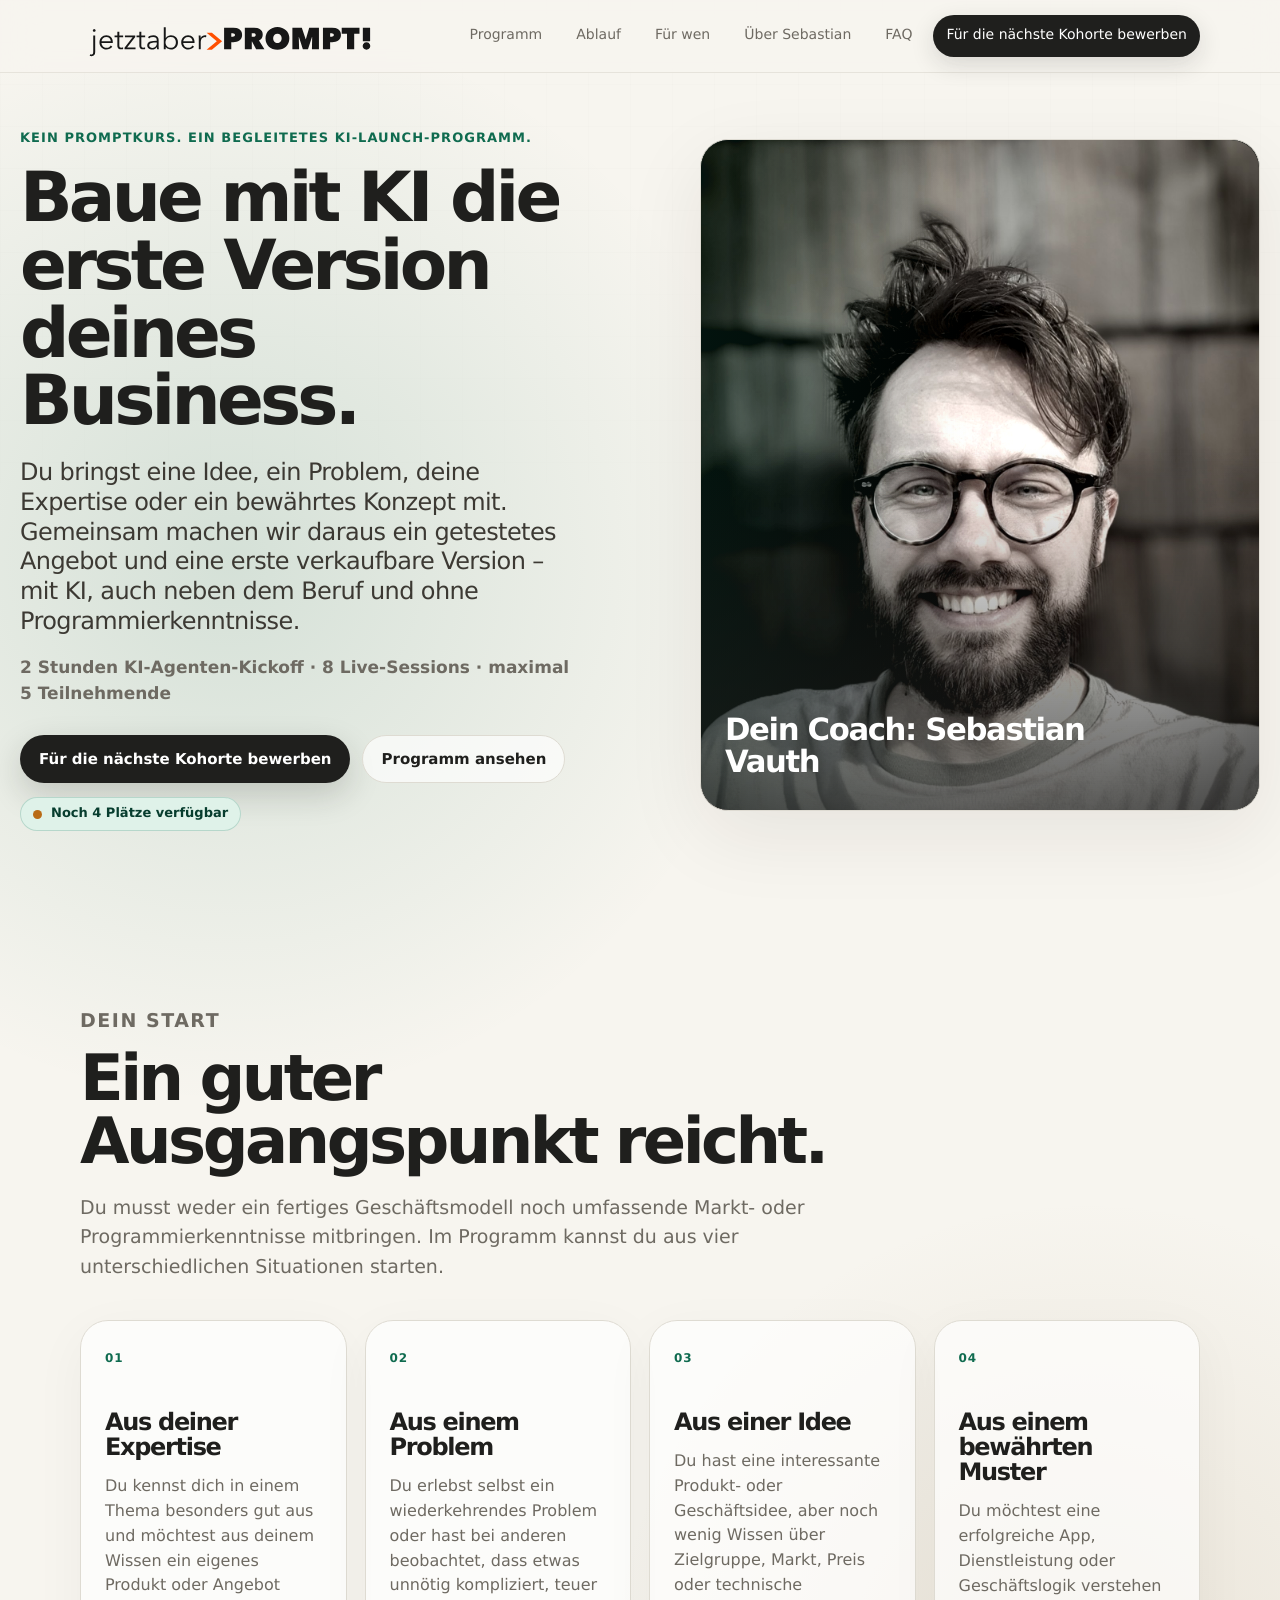
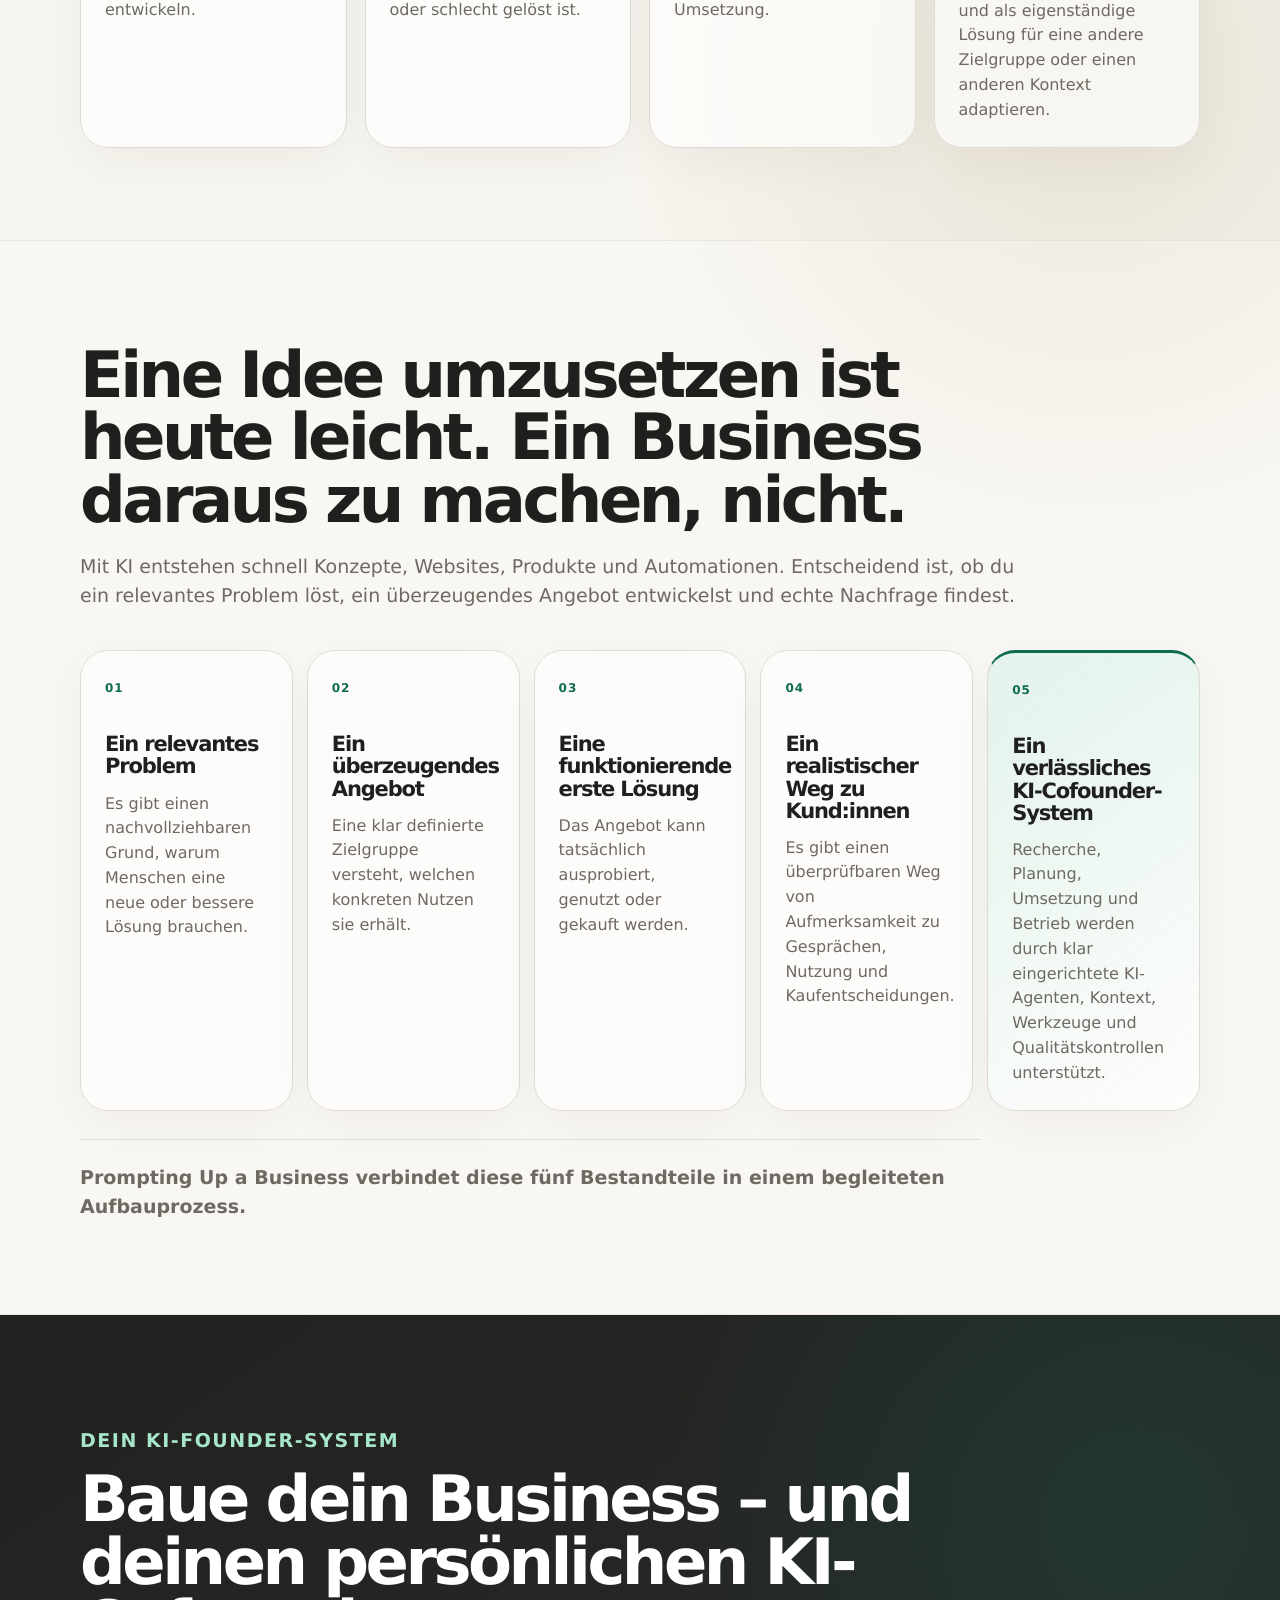
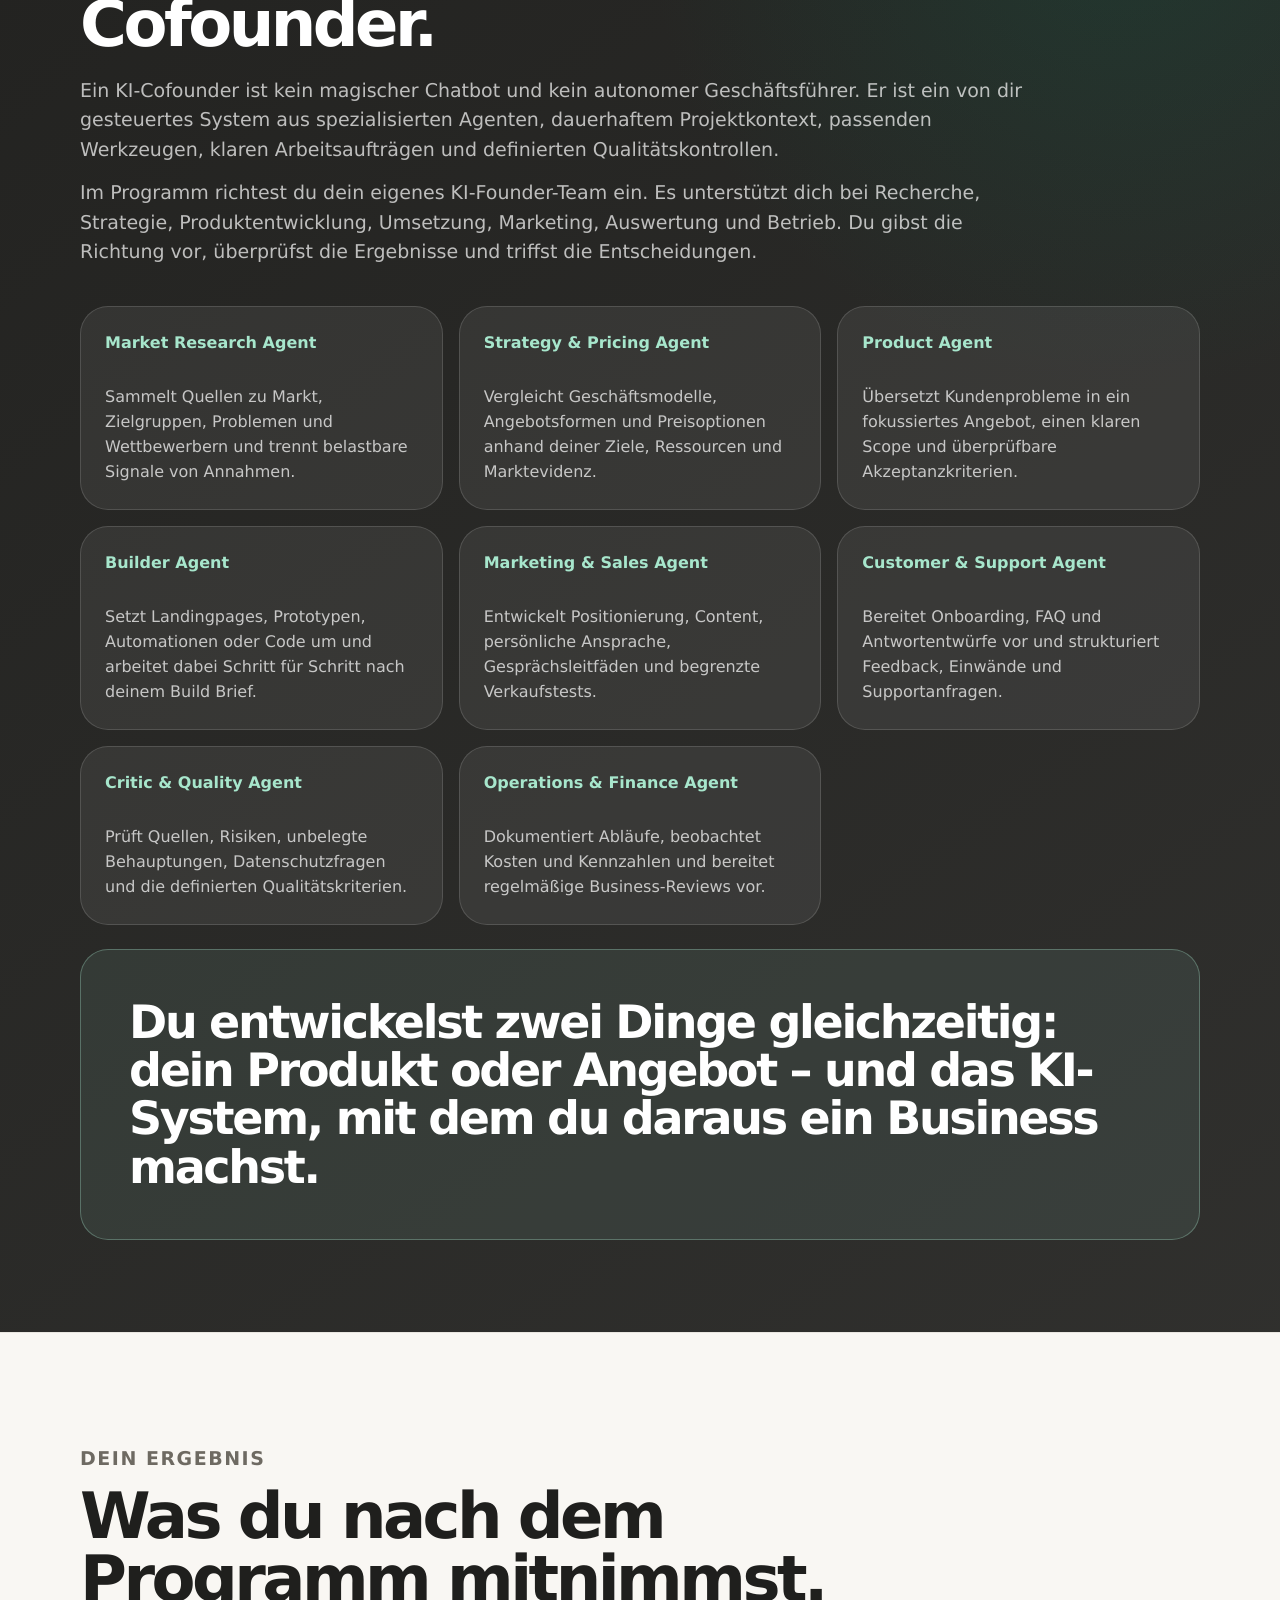
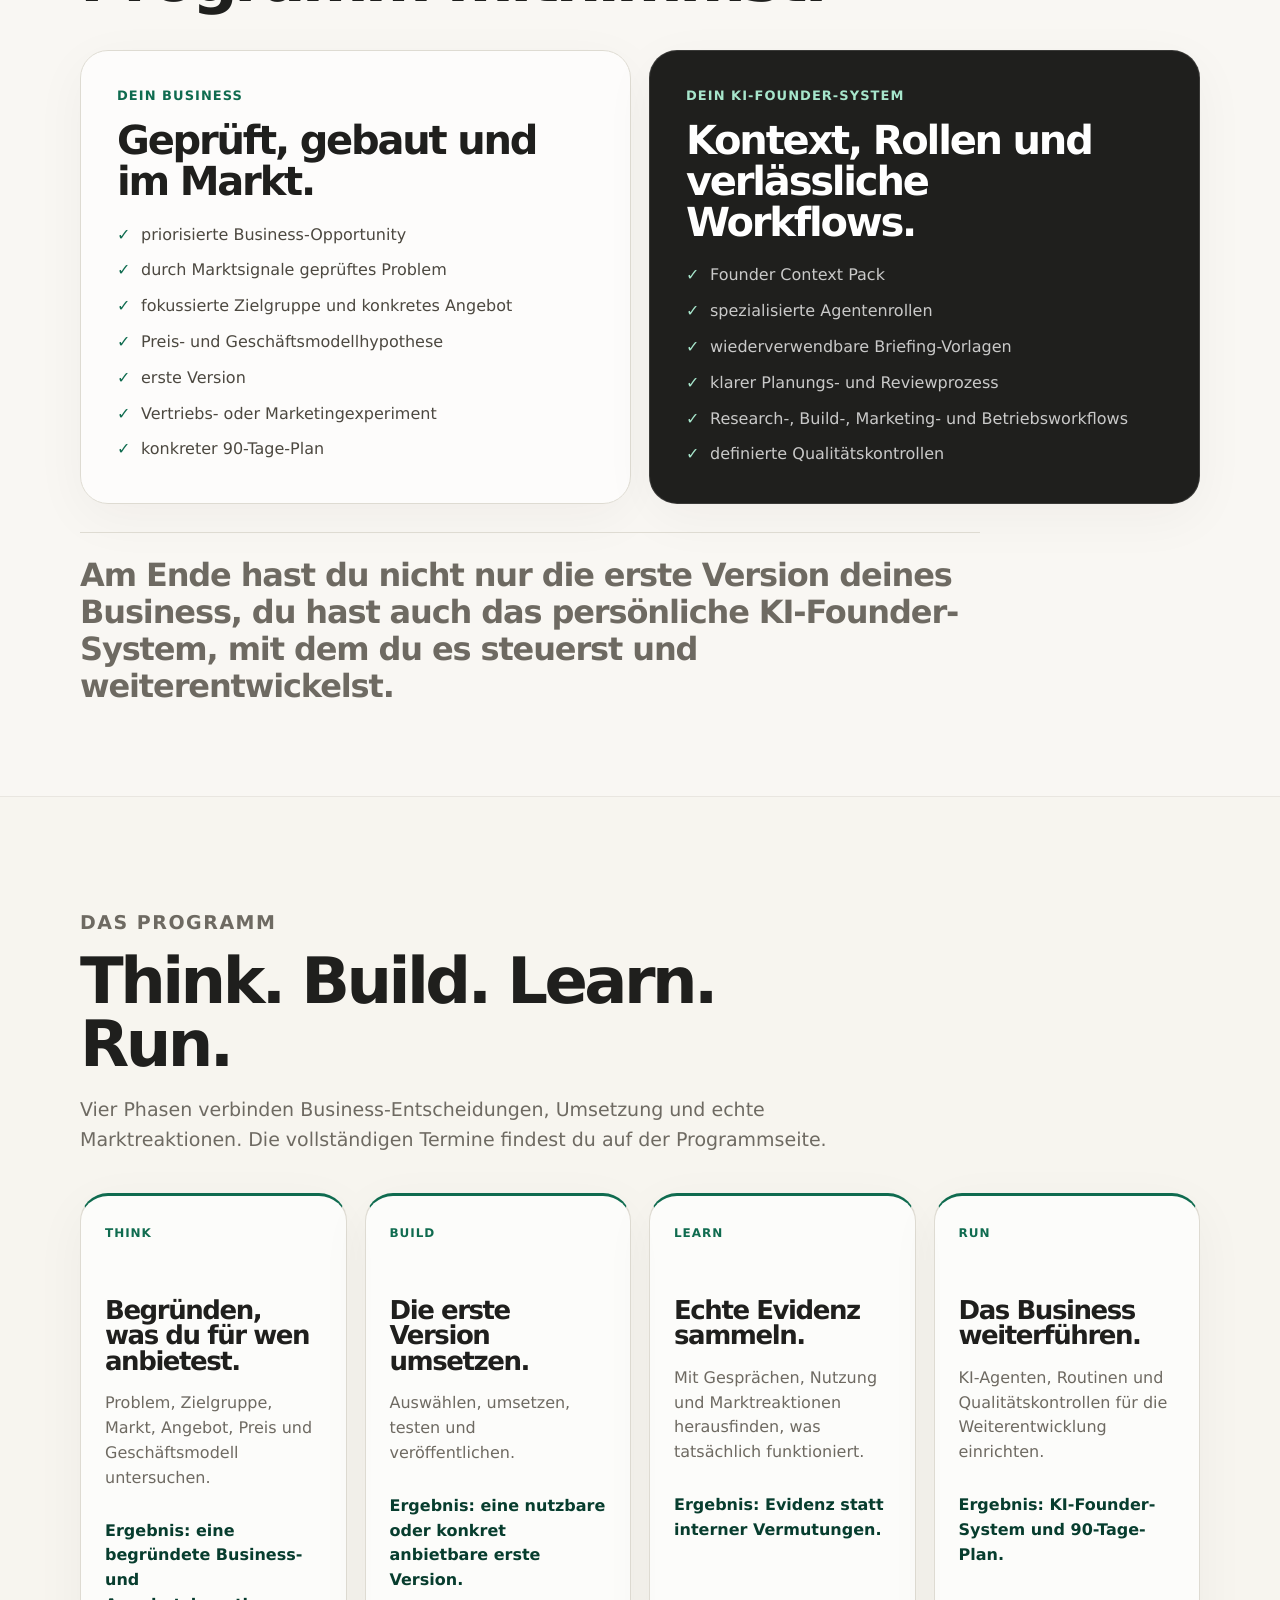
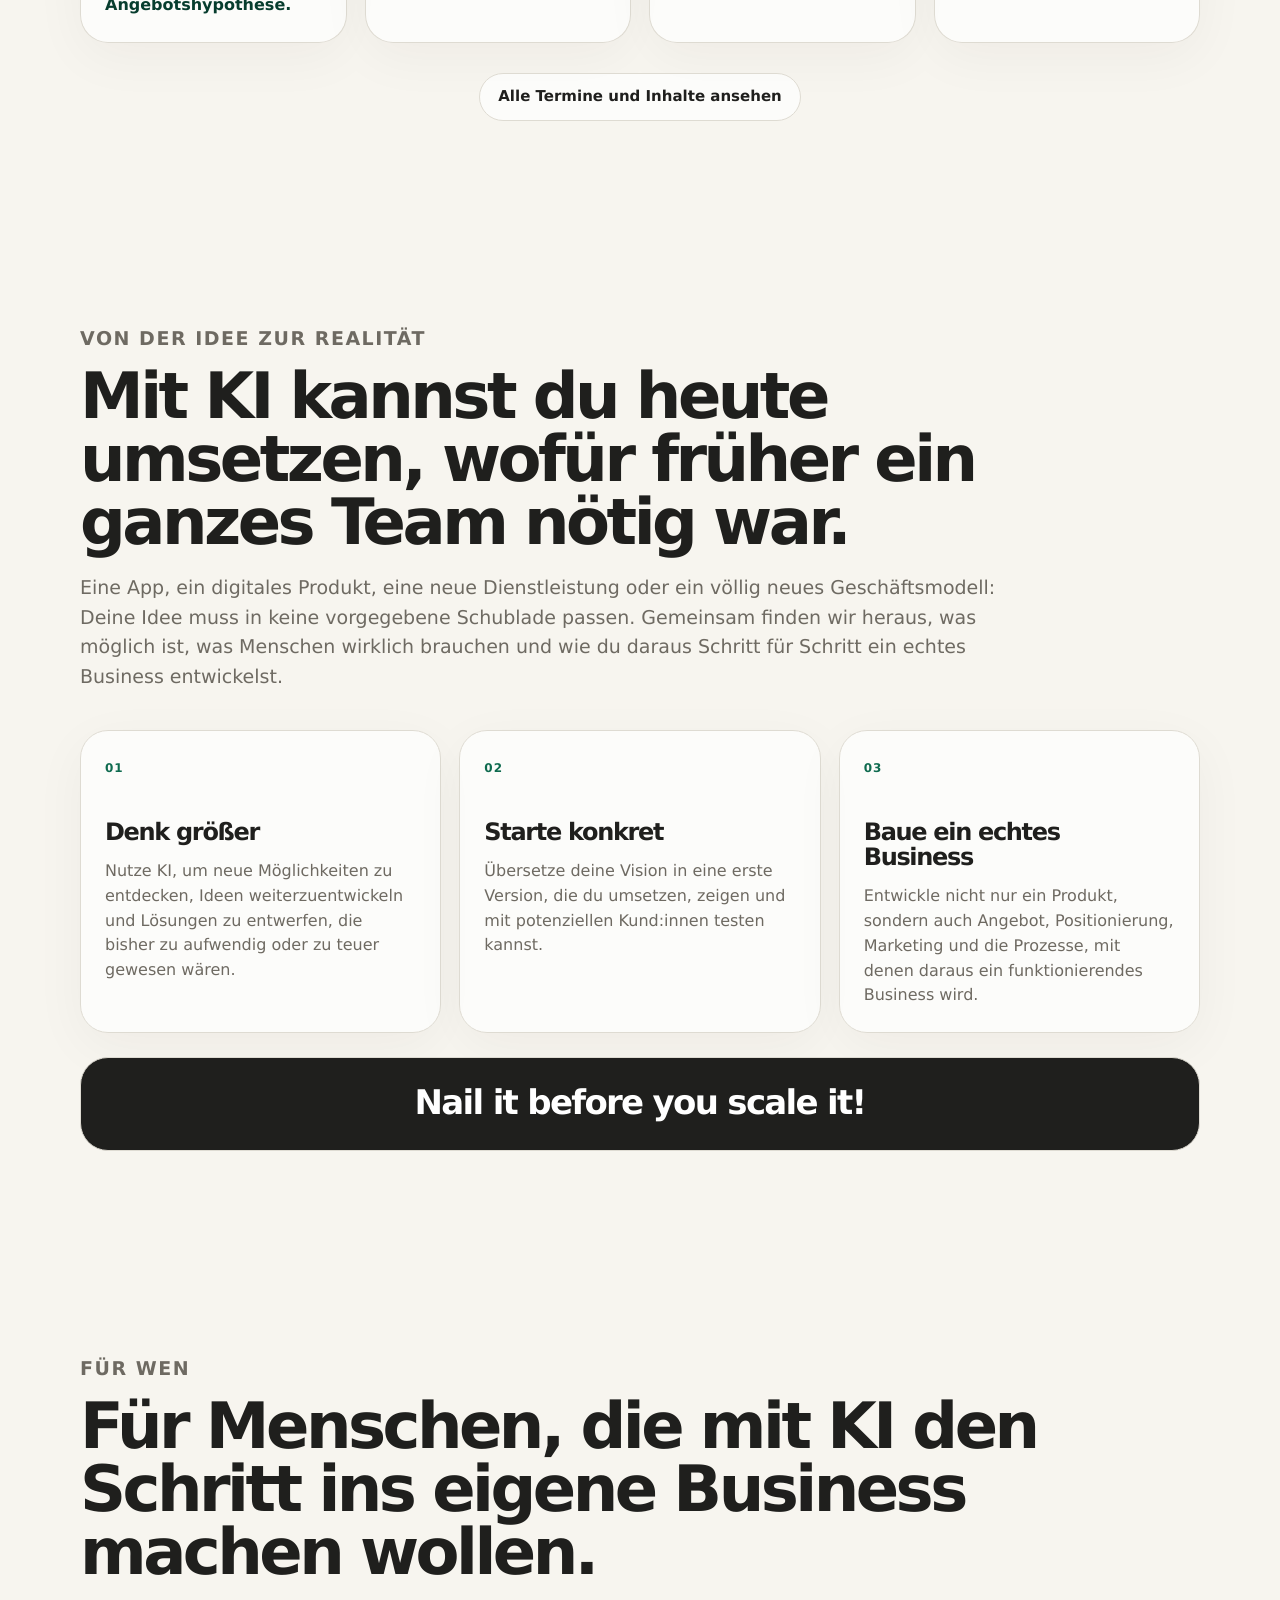
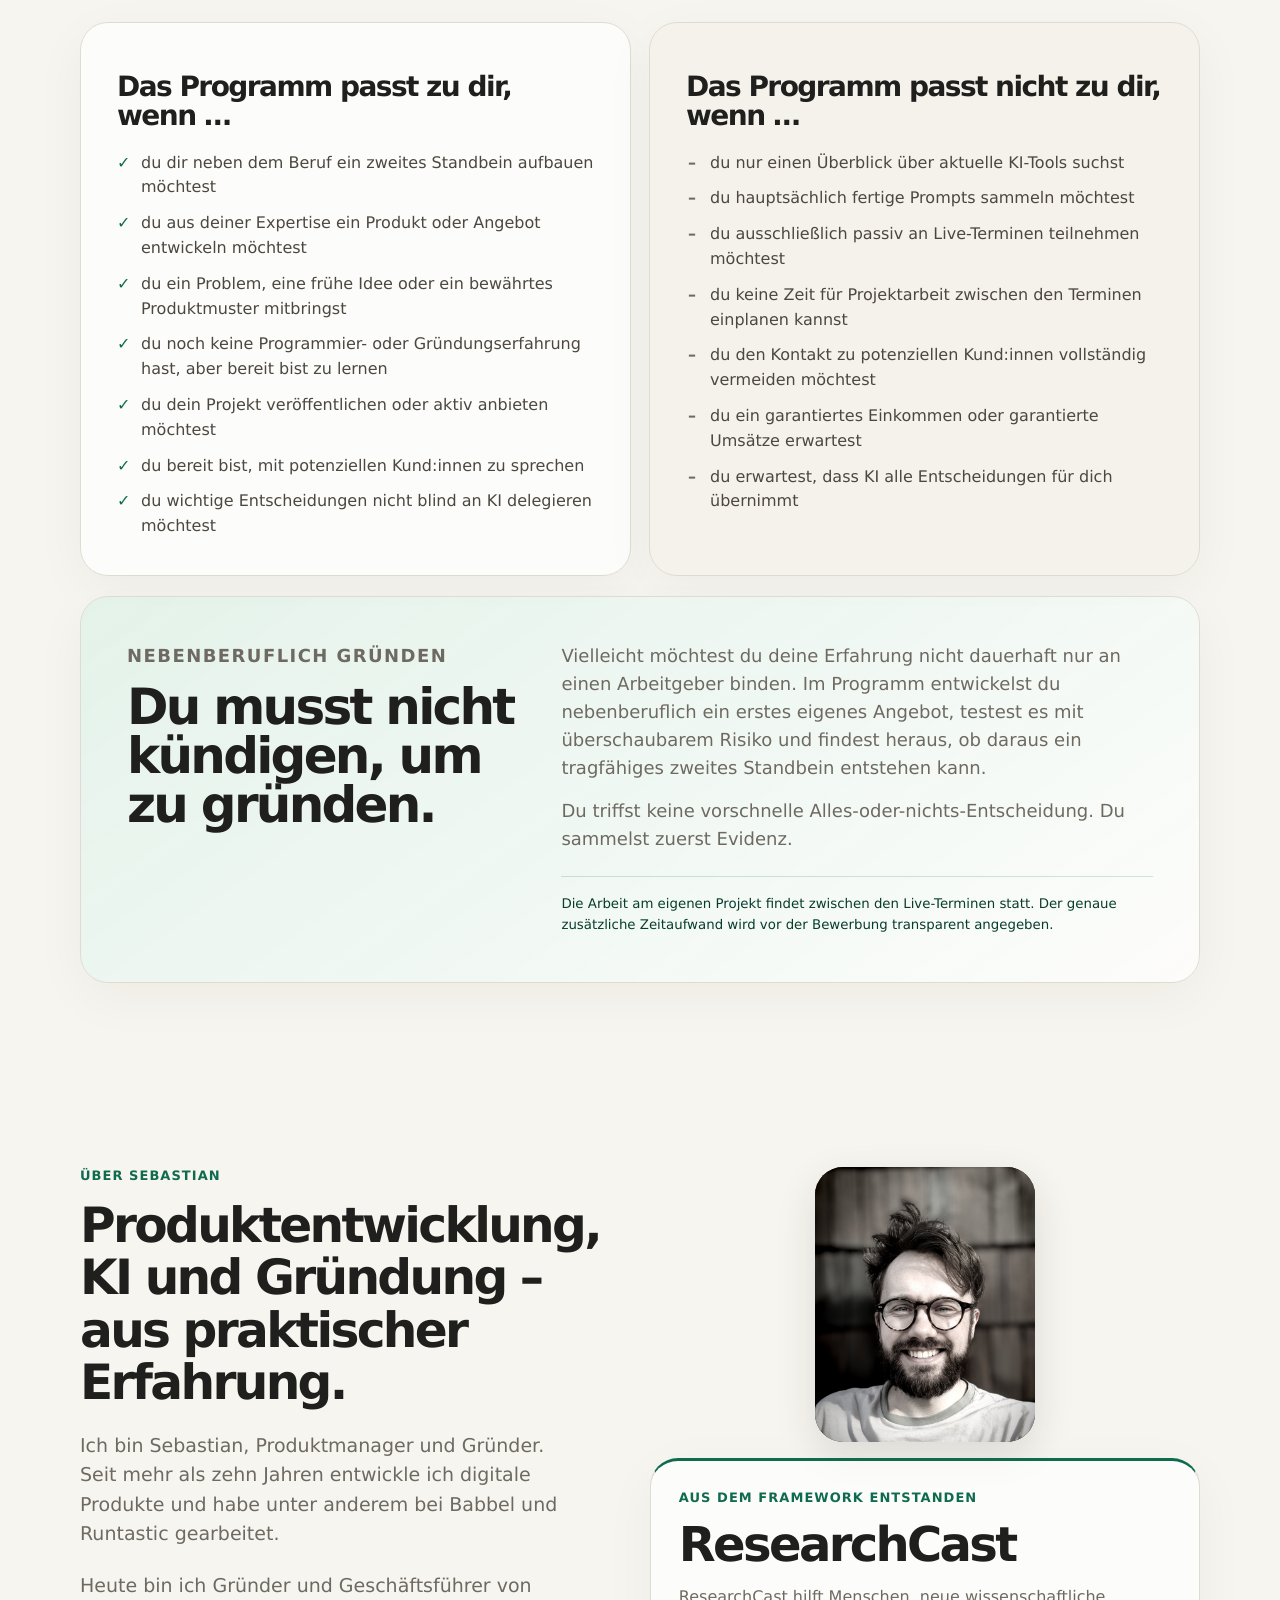
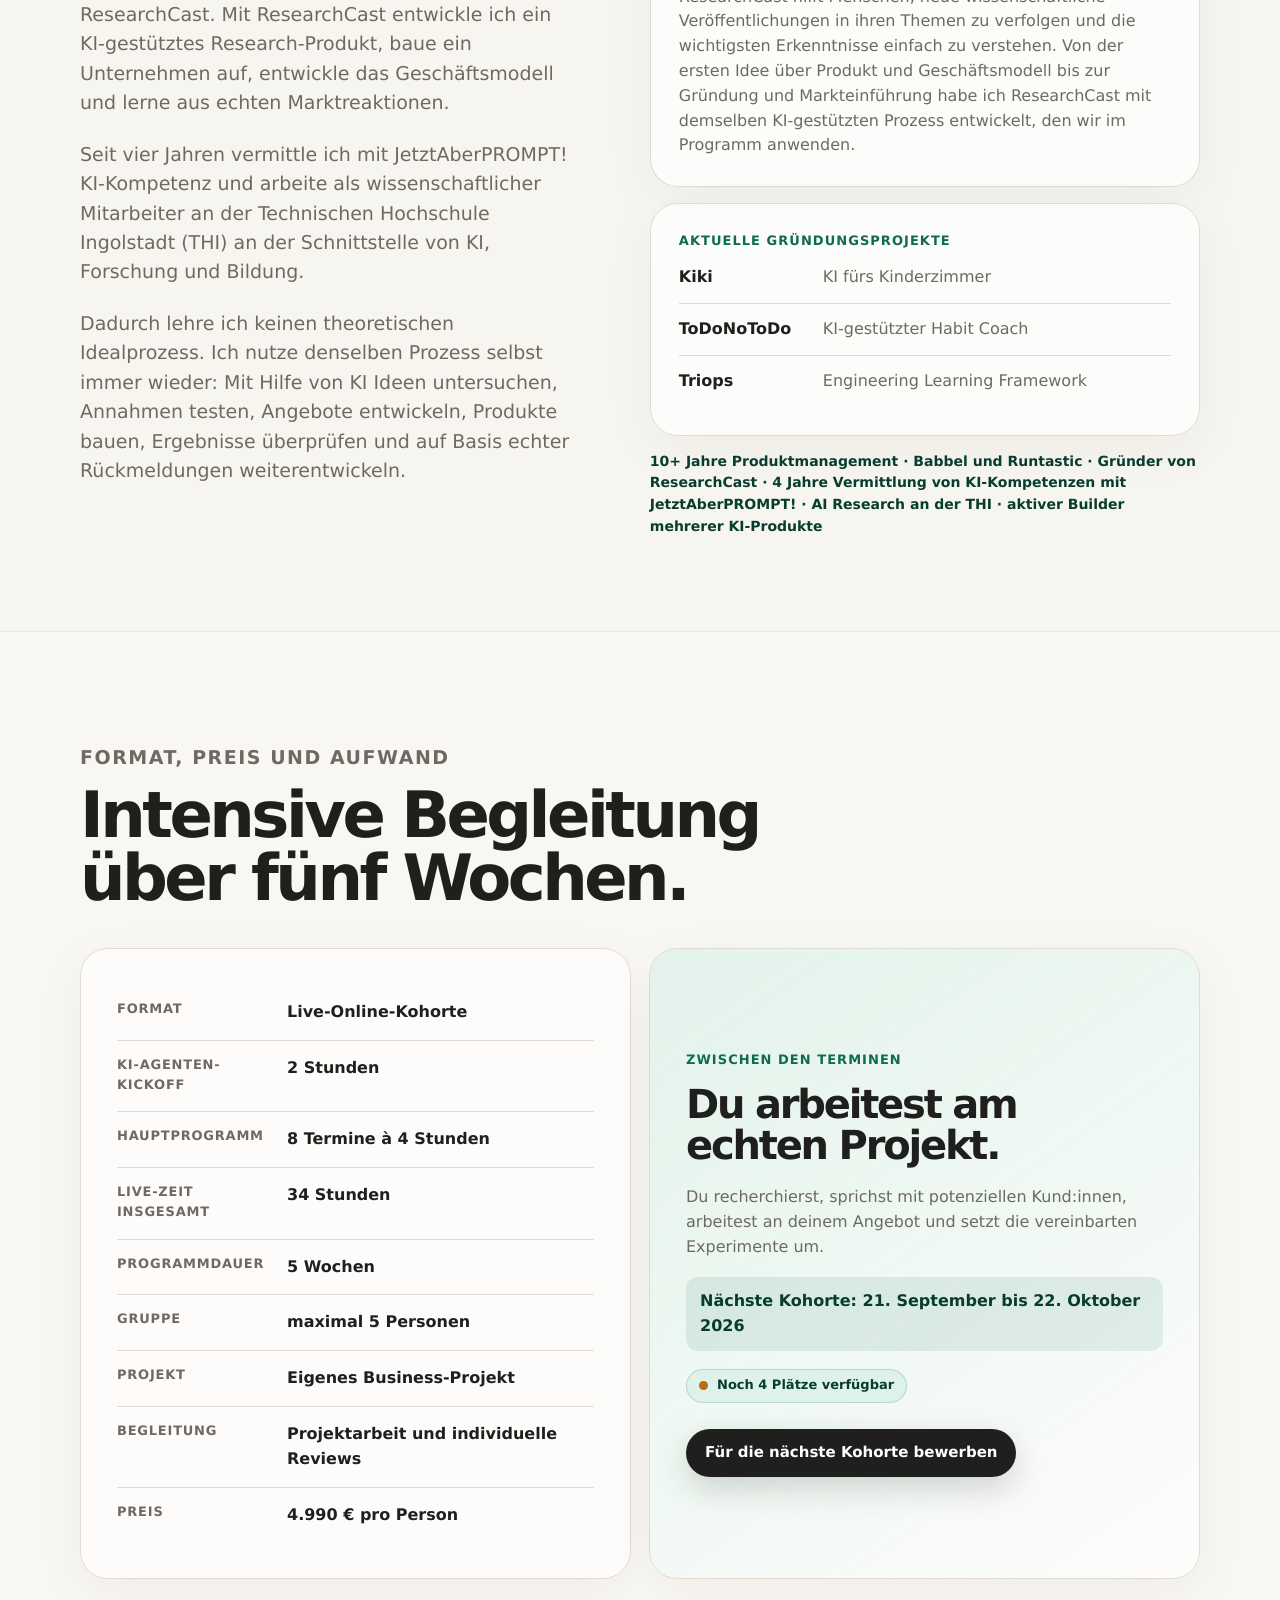
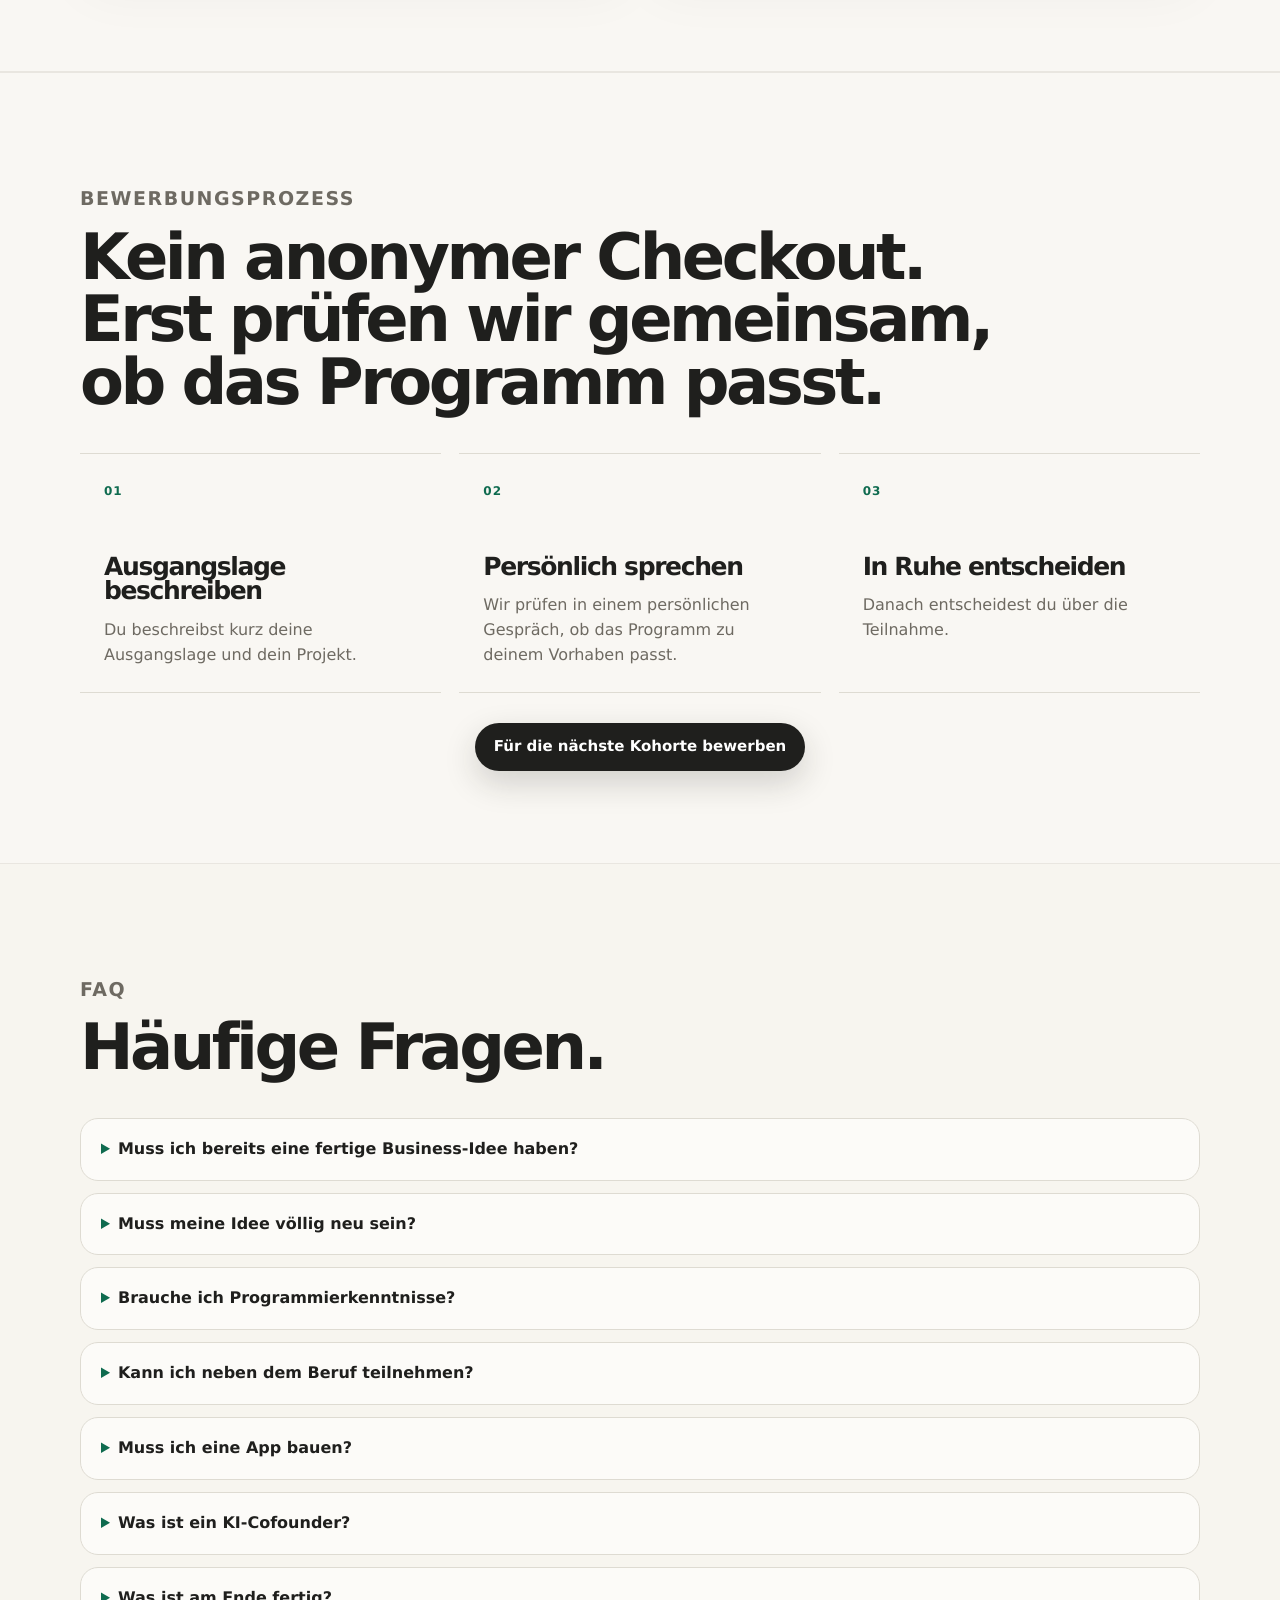
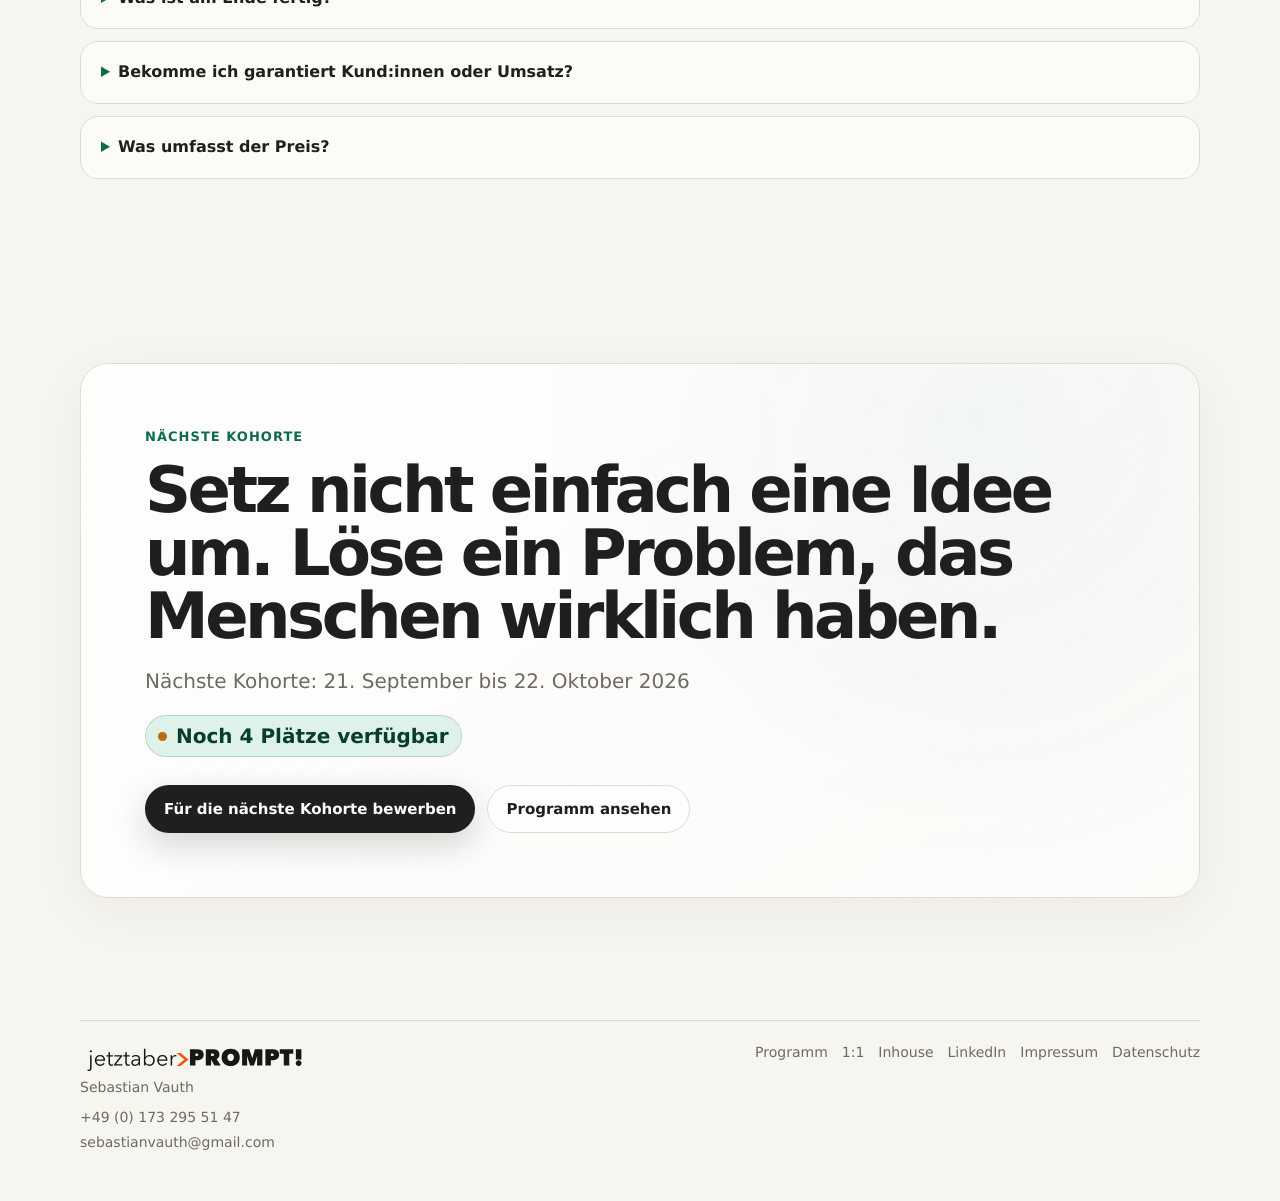
==== commit 3b94d863: "Update ResearchCast case study copy" ====
--- a/index.html
+++ b/index.html
@@ -210,7 +210,7 @@
         </div>
         <div class="proof-stack reveal">
           <figure class="about-portrait-small"><img src="assets/sebastian-vauth-portrait.jpg" alt="Sebastian Vauth" width="1400" height="1867" /></figure>
-          <article class="case-card primary-case"><p class="tiny-label">Primäre Fallstudie</p><h3>ResearchCast</h3><p>Ein KI-gestütztes Produkt und Unternehmen, an dem Sebastian Geschäftsmodell, Preise, Produkt und Marktzugang anhand echter Reaktionen weiterentwickelt.</p></article>
+          <article class="case-card primary-case"><p class="tiny-label">Aus dem Framework entstanden</p><h3>ResearchCast</h3><p>ResearchCast hilft Menschen, neue wissenschaftliche Veröffentlichungen in ihren Themen zu verfolgen und die wichtigsten Erkenntnisse einfach zu verstehen. Von der ersten Idee über Produkt und Geschäftsmodell bis zur Gründung und Markteinführung habe ich ResearchCast mit demselben KI-gestützten Prozess entwickelt, den wir im Programm anwenden.</p></article>
           <div class="project-list"><p class="tiny-label">Aktuelle Gründungsprojekte</p><div><strong>Kiki</strong><span>KI fürs Kinderzimmer</span></div><div><strong>ToDoNoToDo</strong><span>KI-gestützter Habit Coach</span></div><div><strong>Triops</strong><span>Engineering Learning Framework</span></div></div>
           <p class="trust-line">10+ Jahre Produktmanagement · Babbel und Runtastic · Gründer von ResearchCast · 4 Jahre Vermittlung von KI-Kompetenzen mit JetztAberPROMPT! · AI Research an der THI · aktiver Builder mehrerer KI-Produkte</p>
         </div>
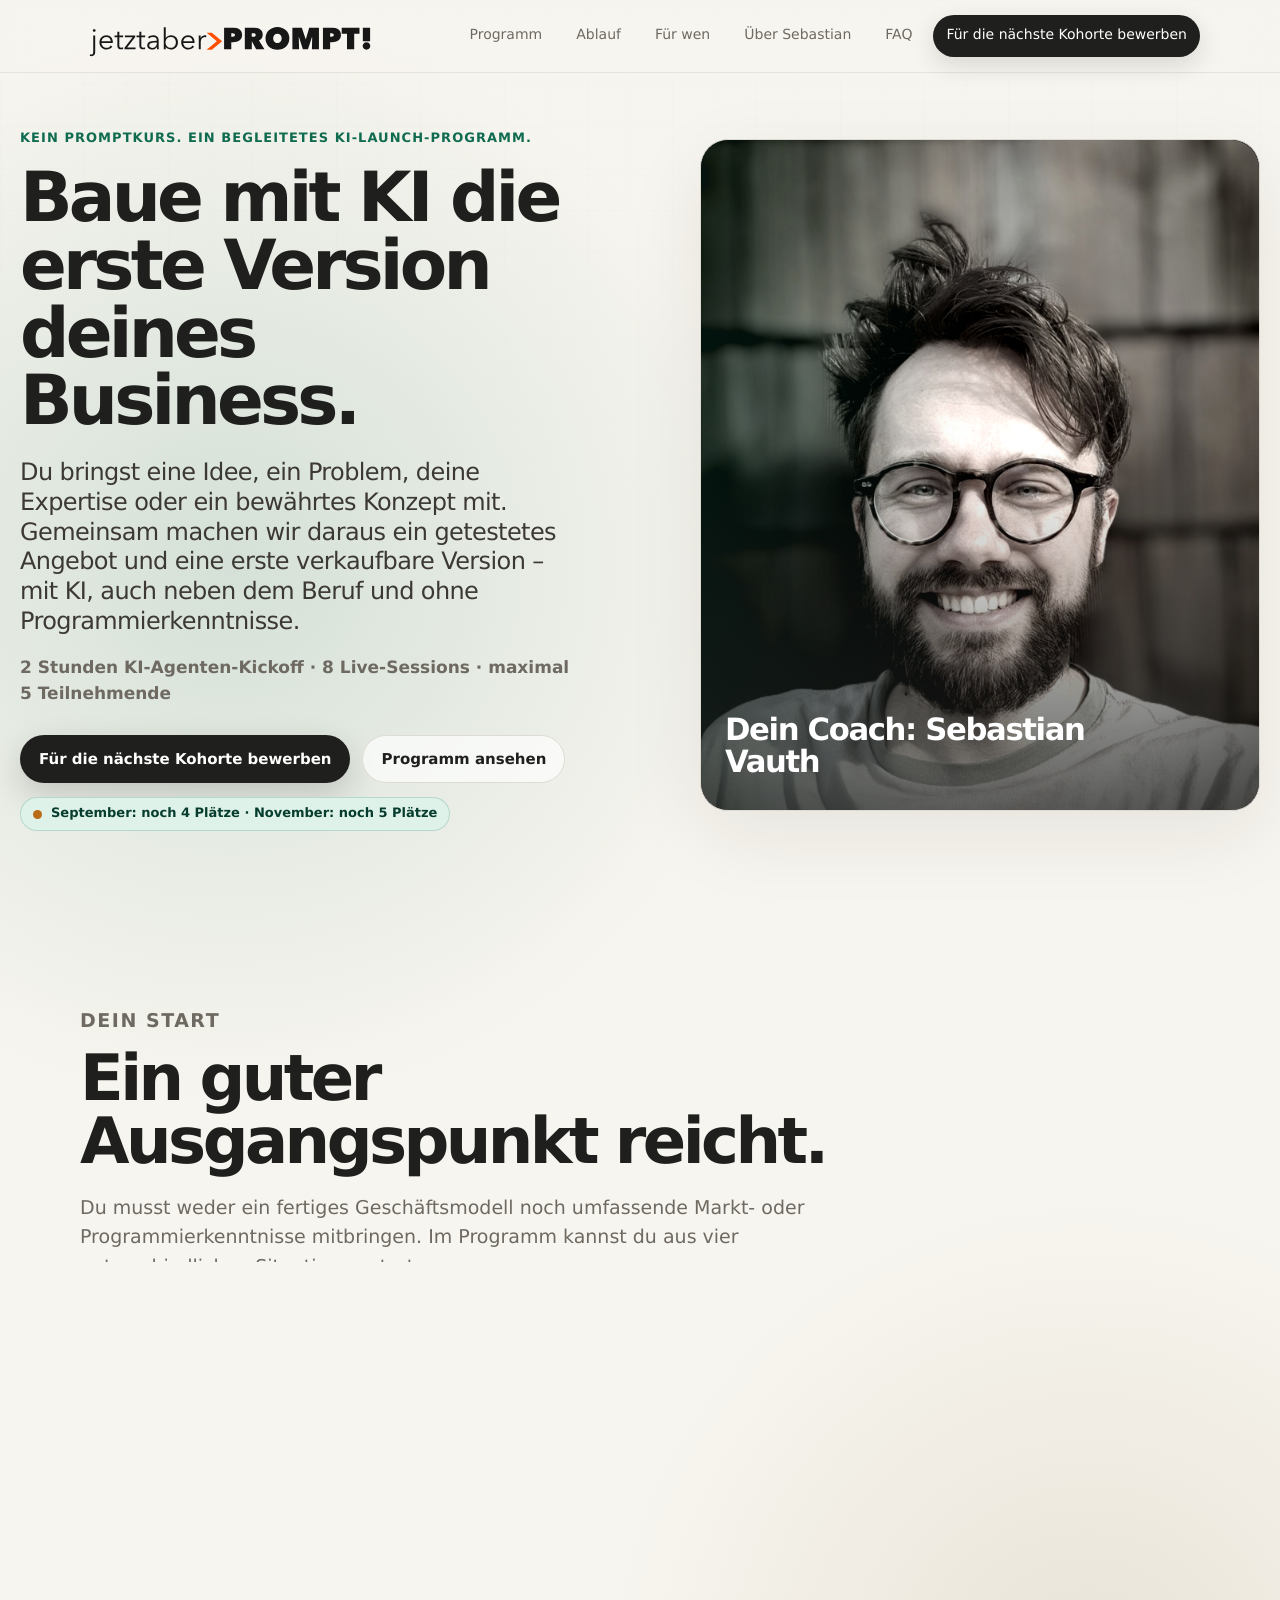
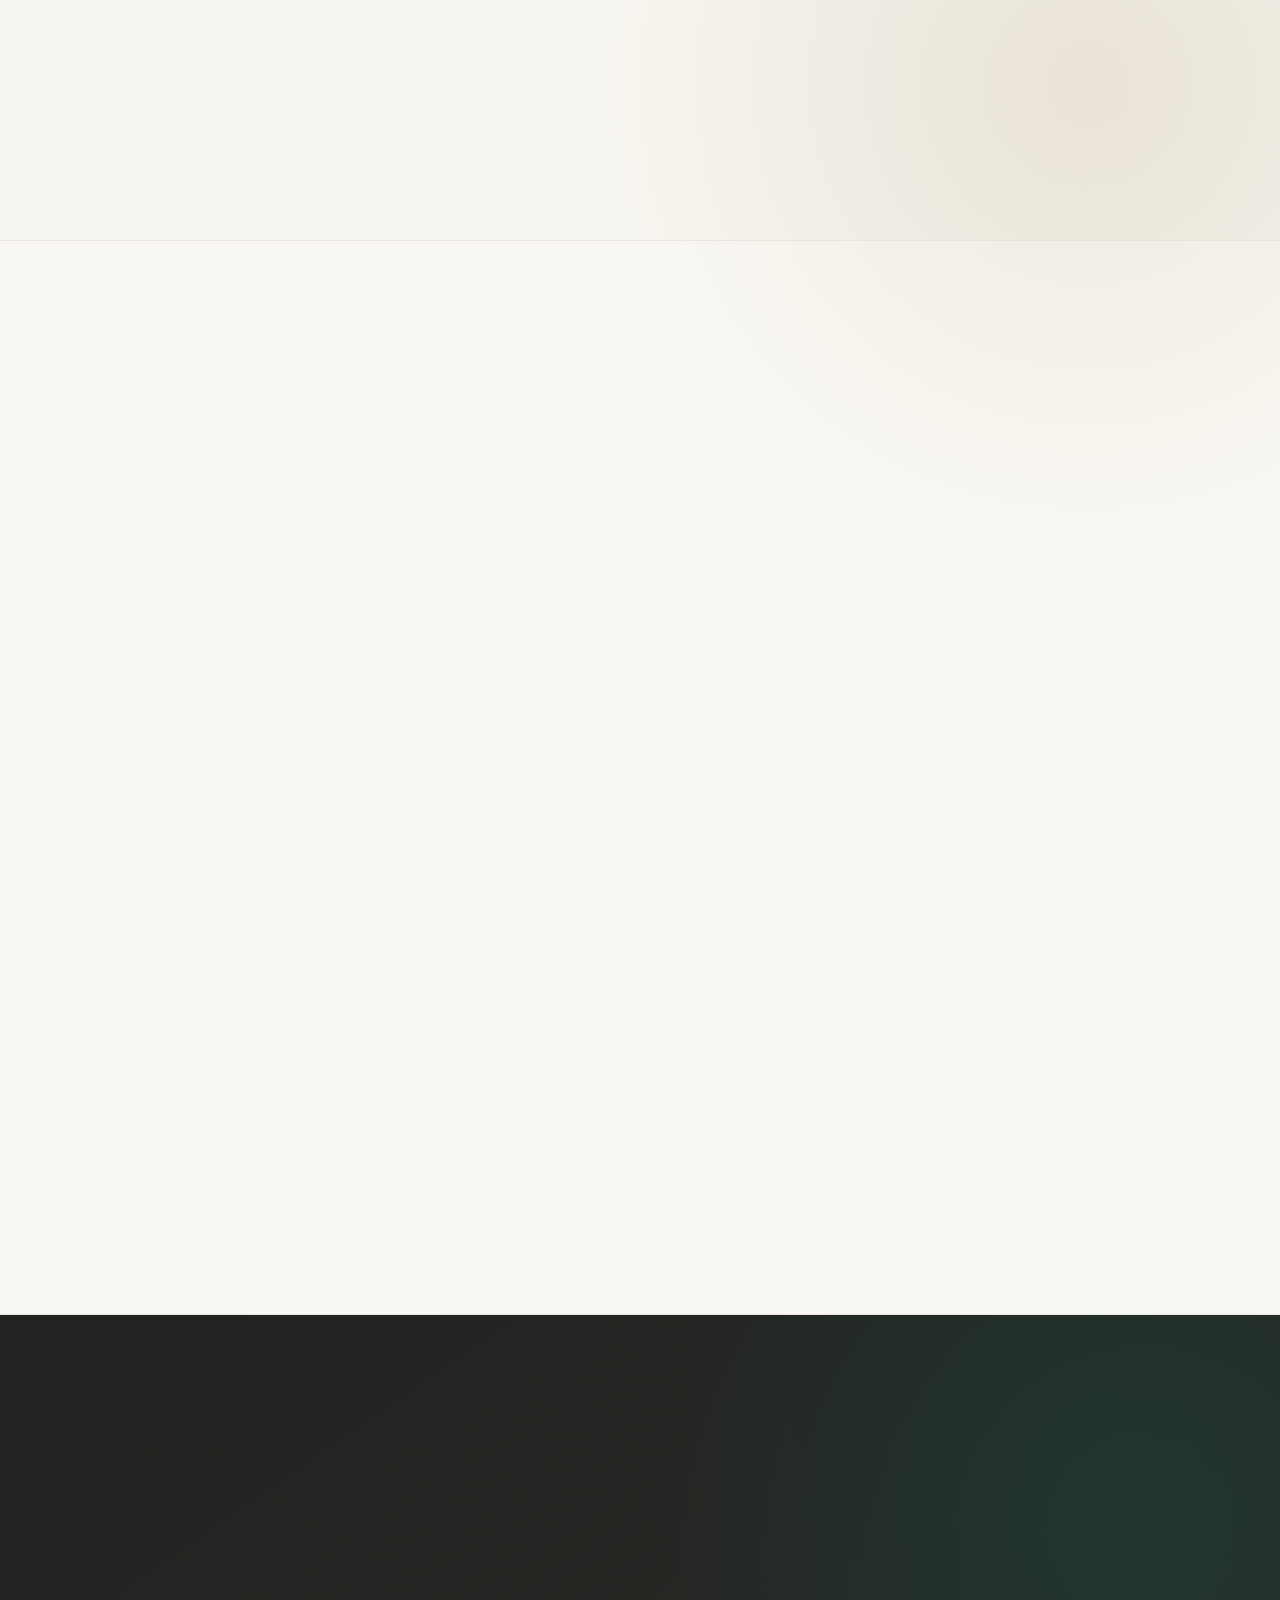
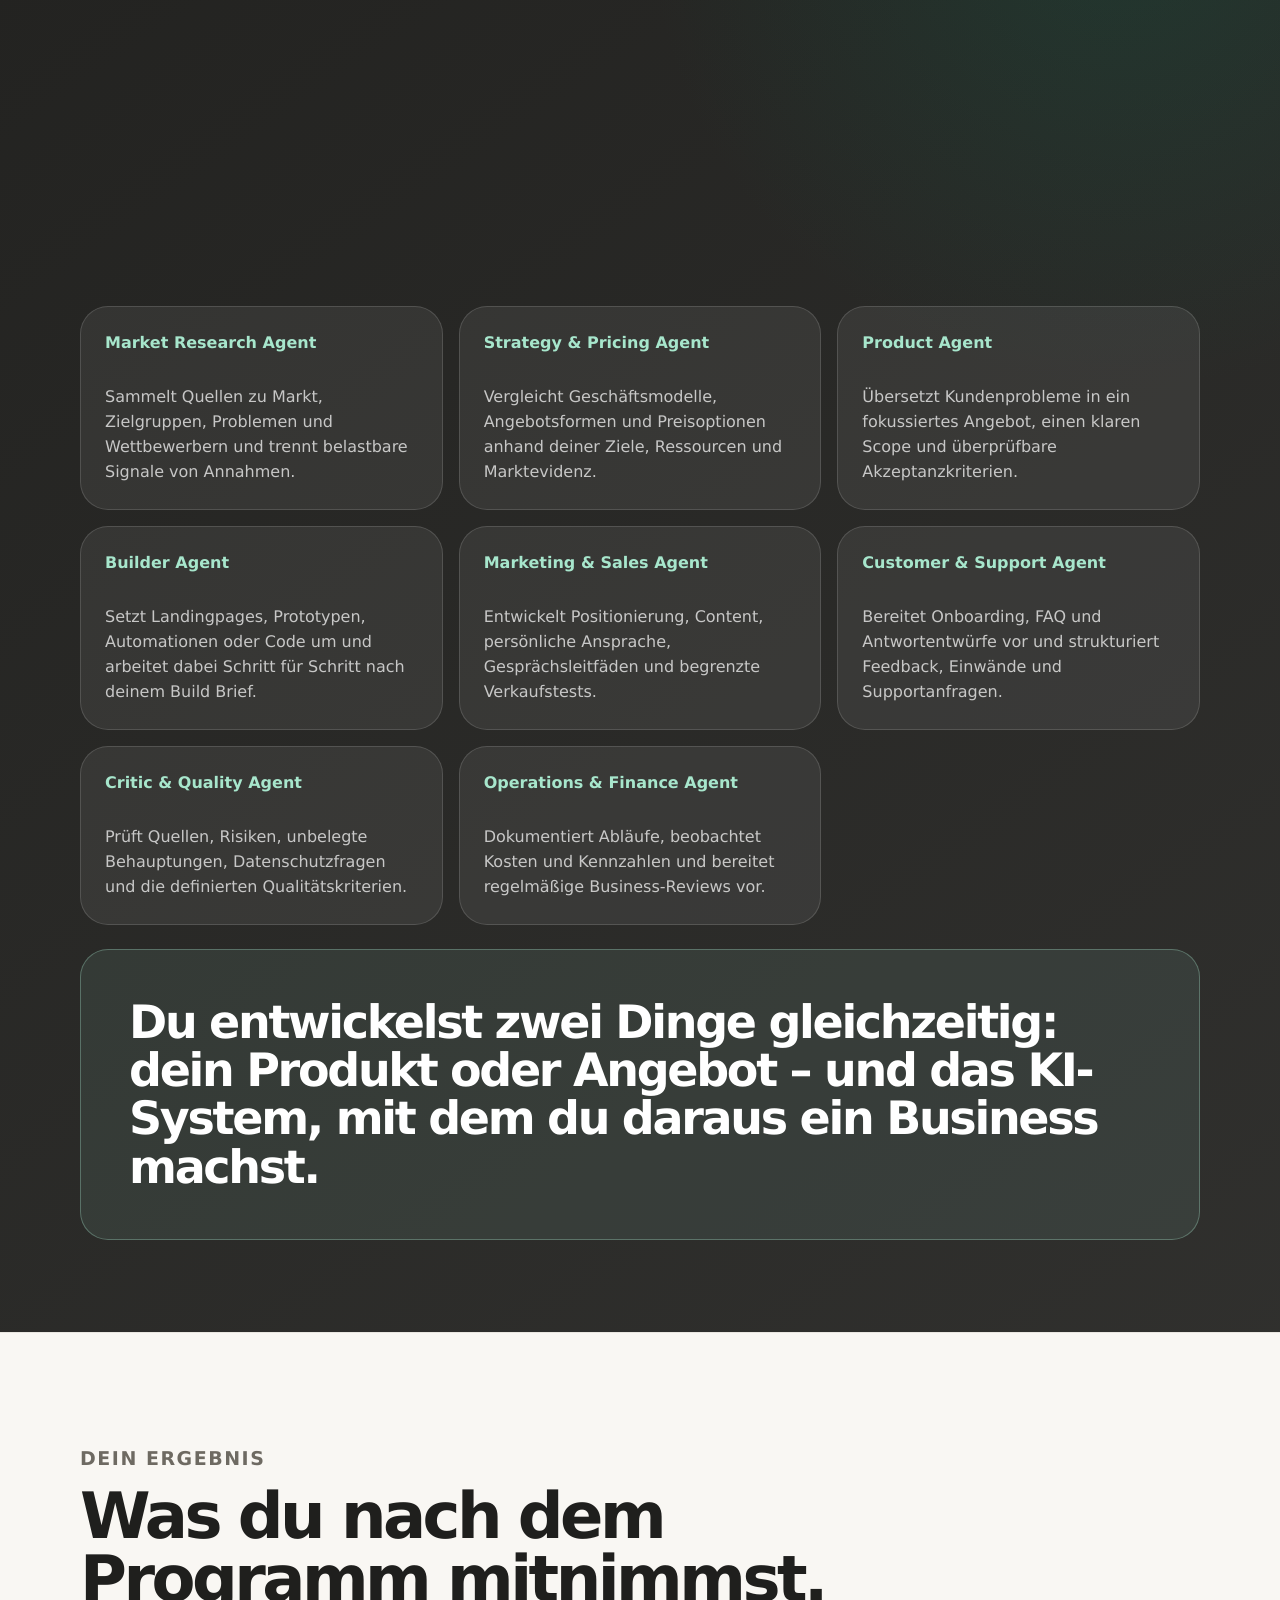
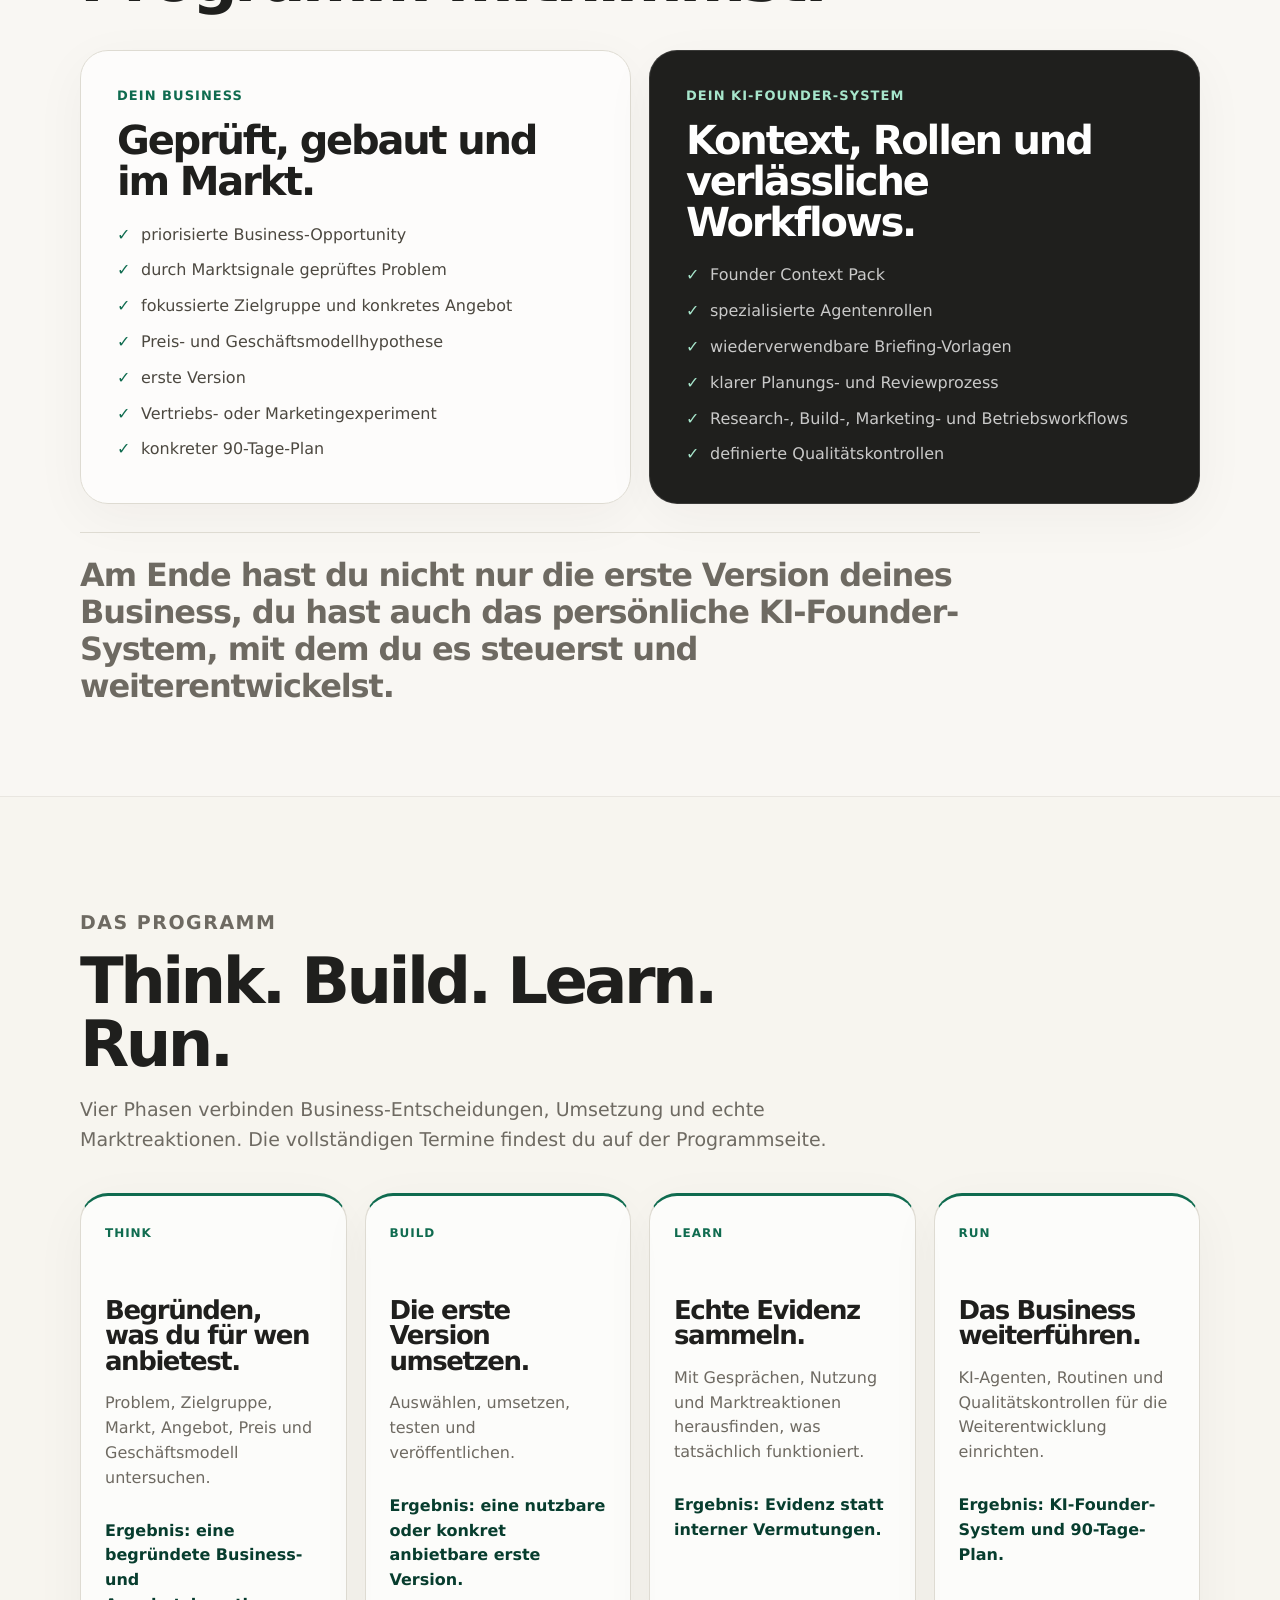
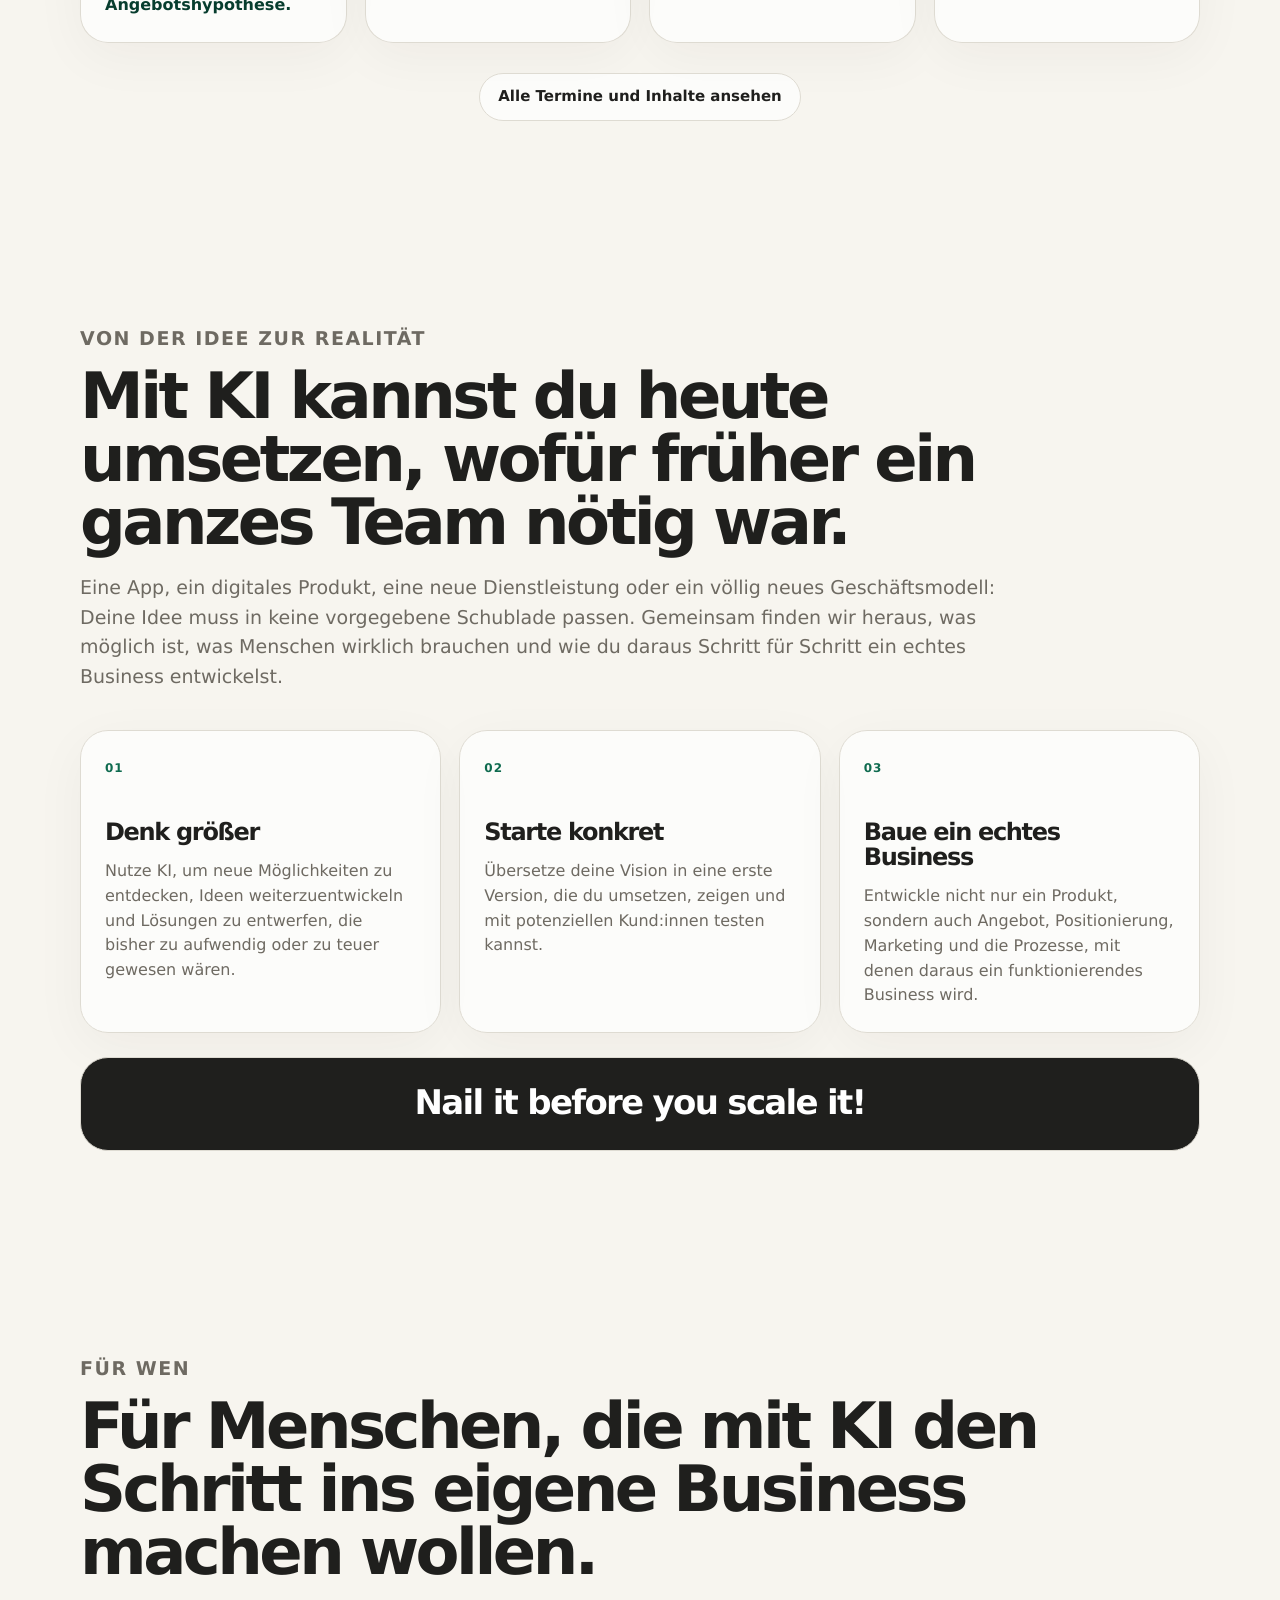
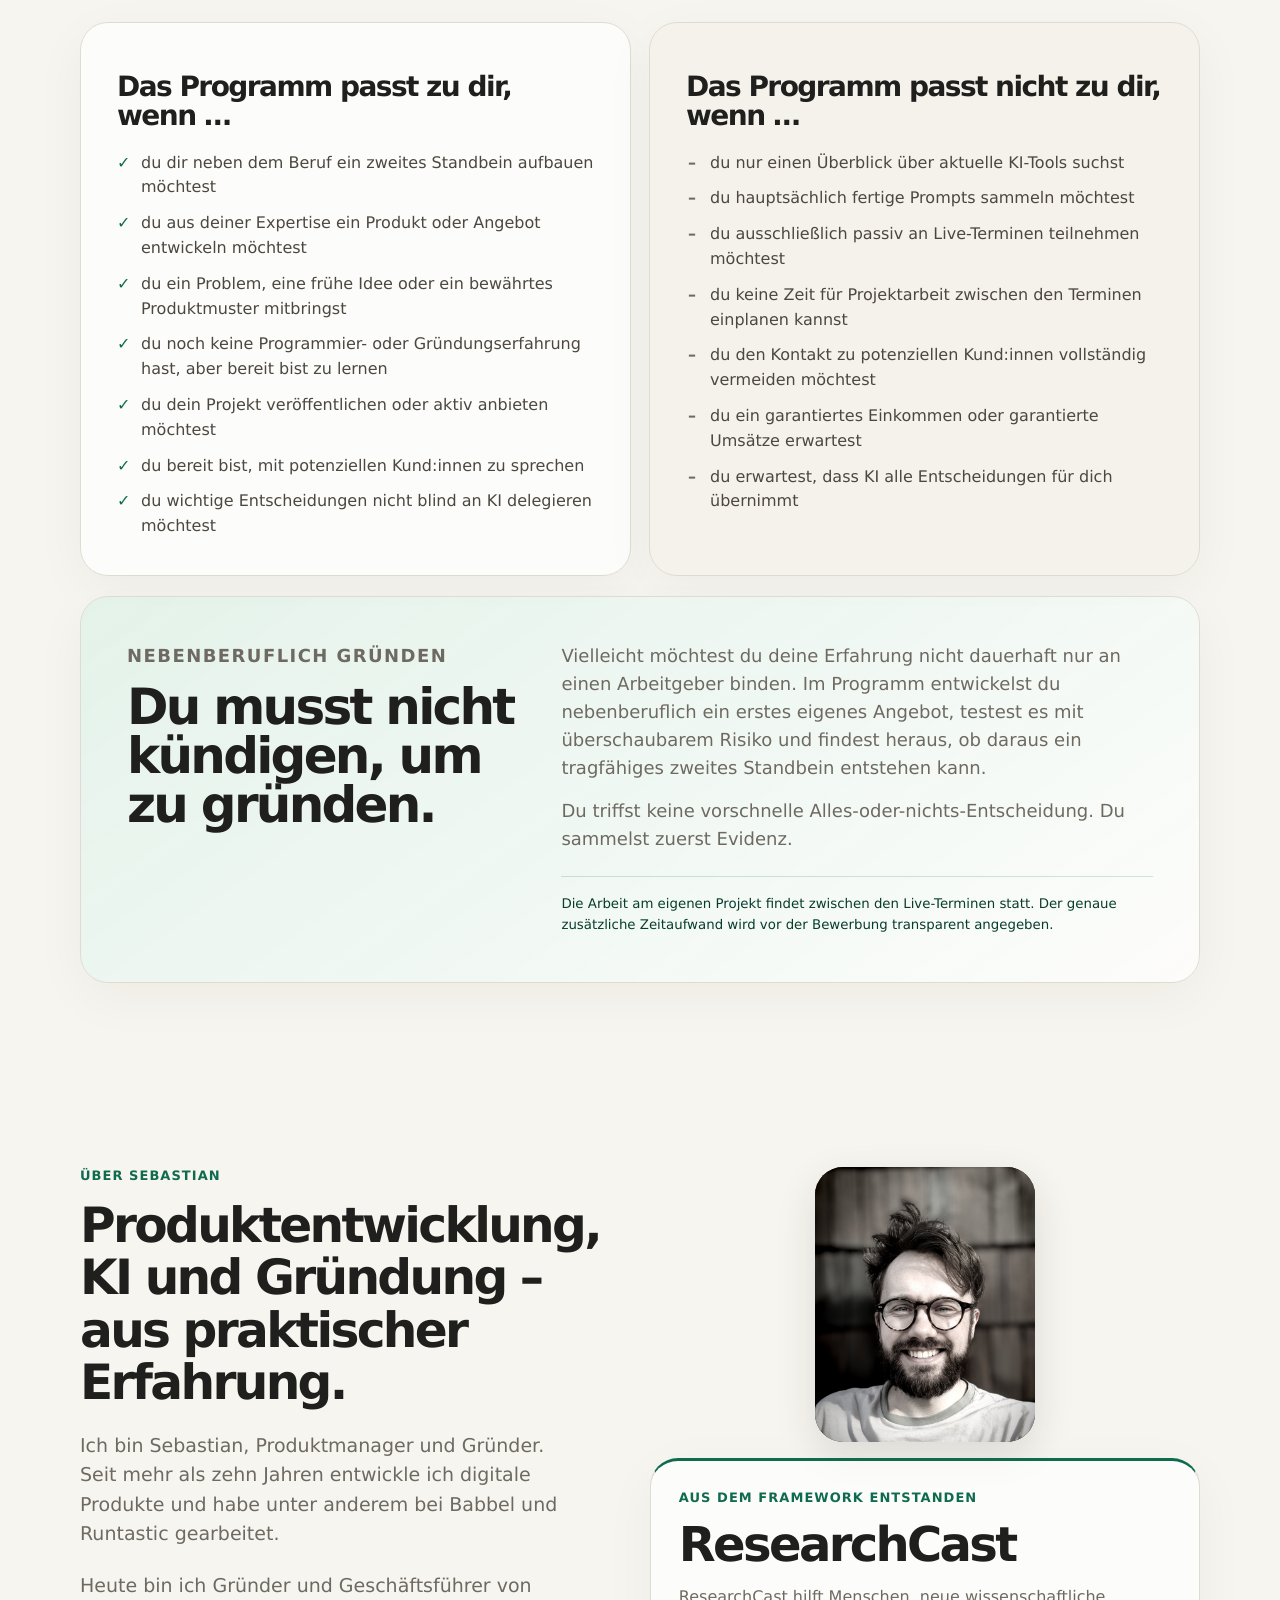
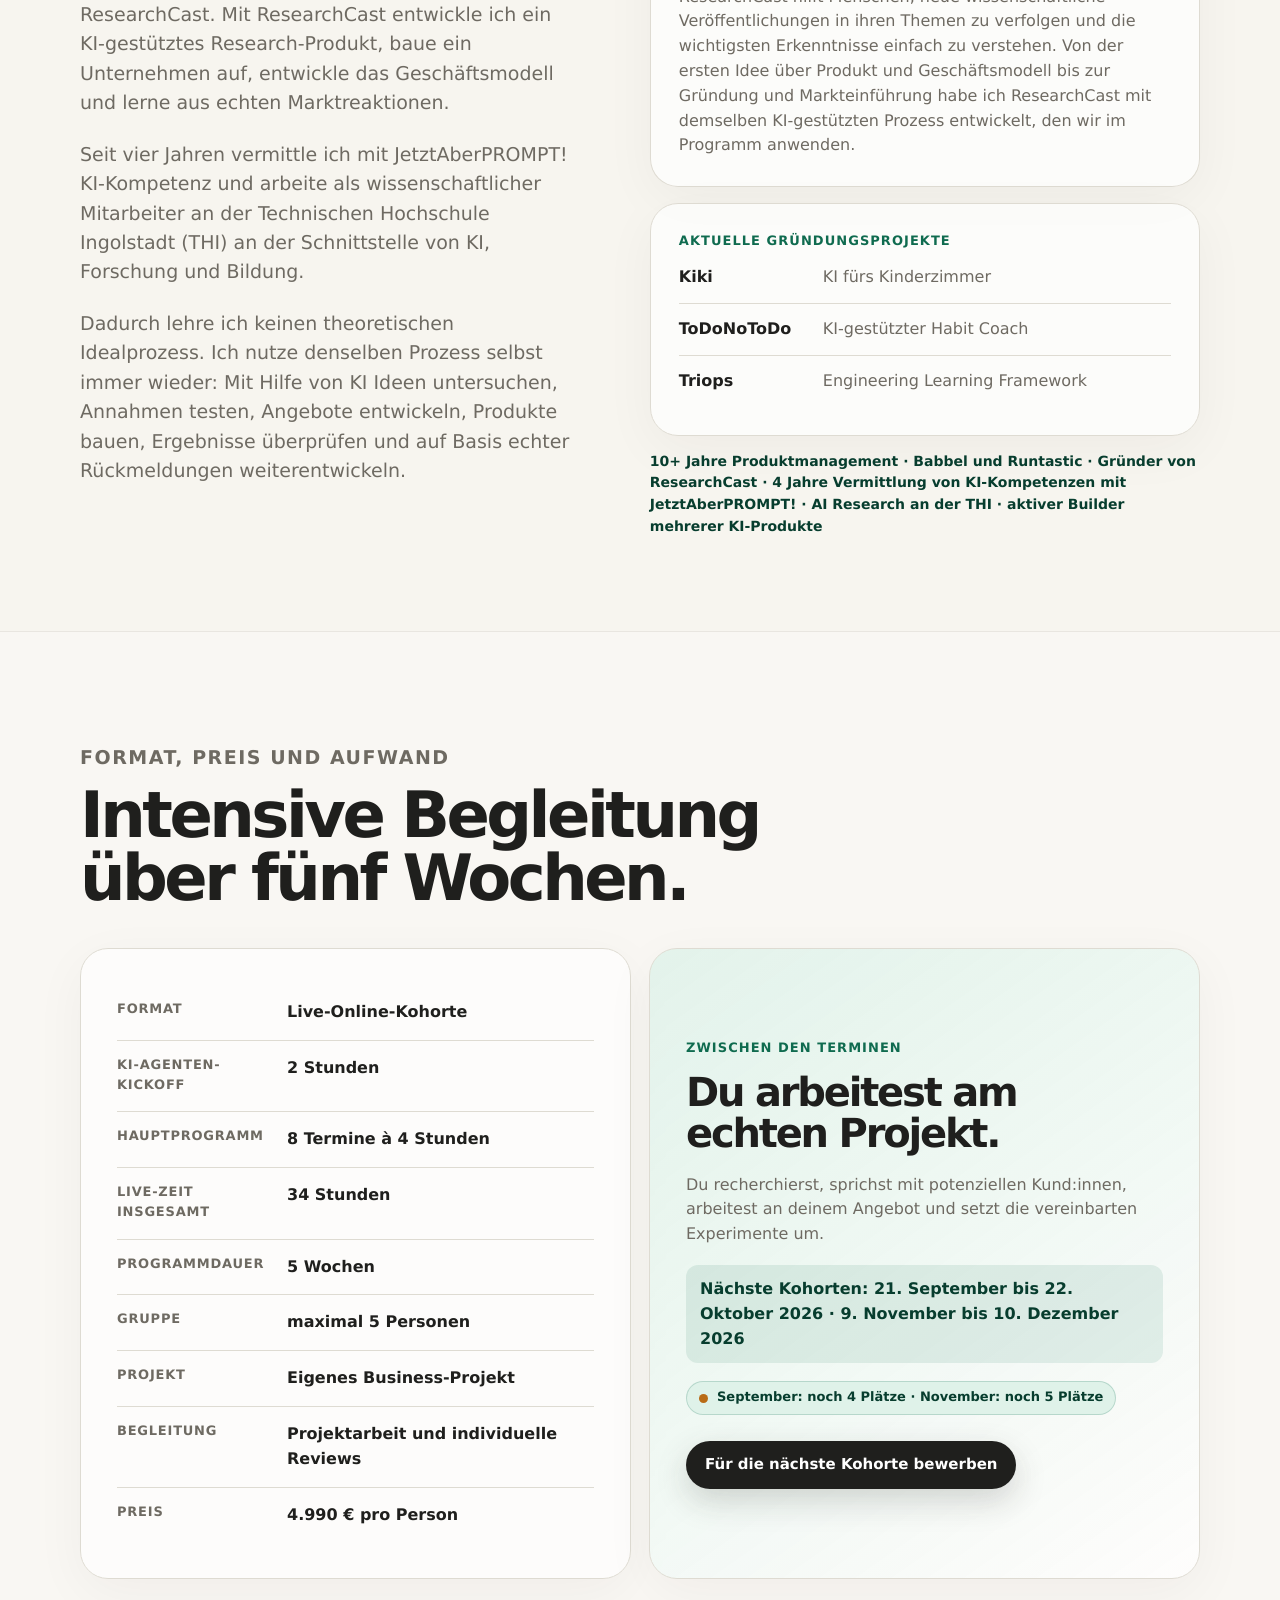
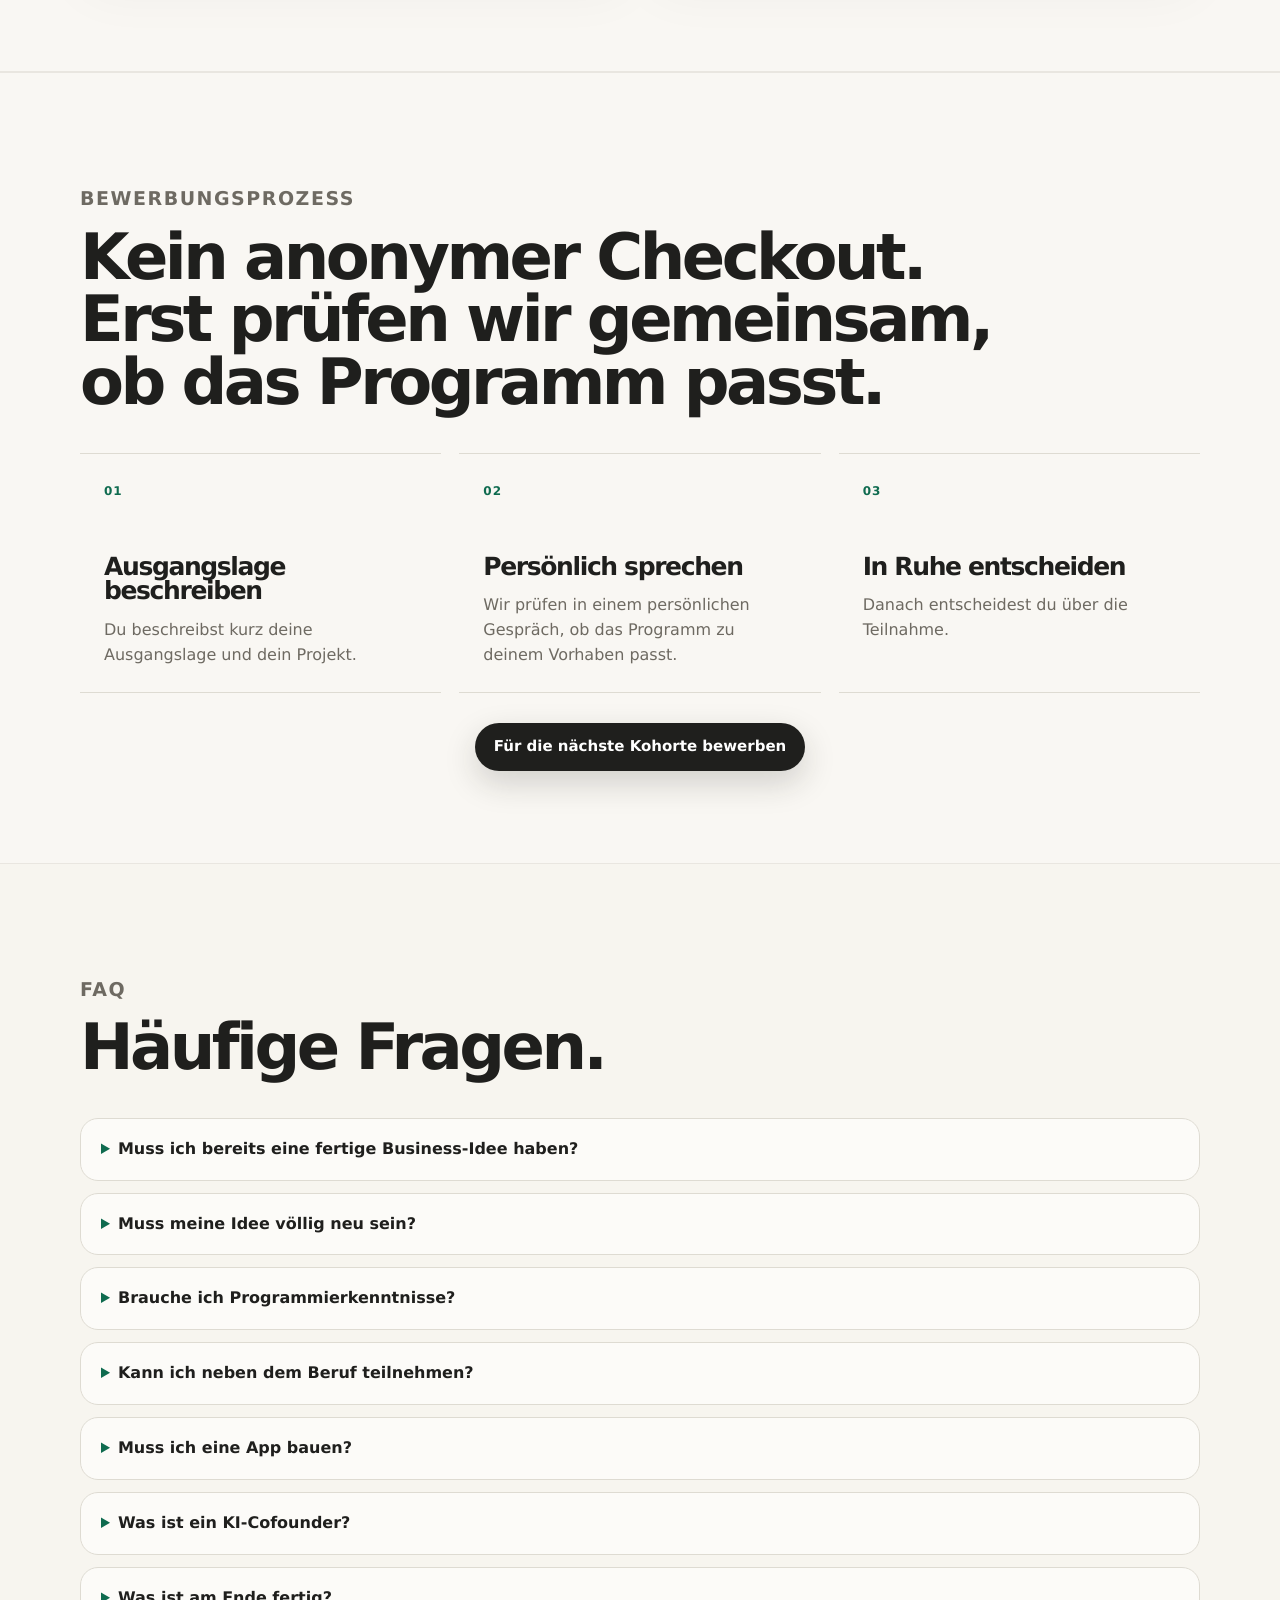
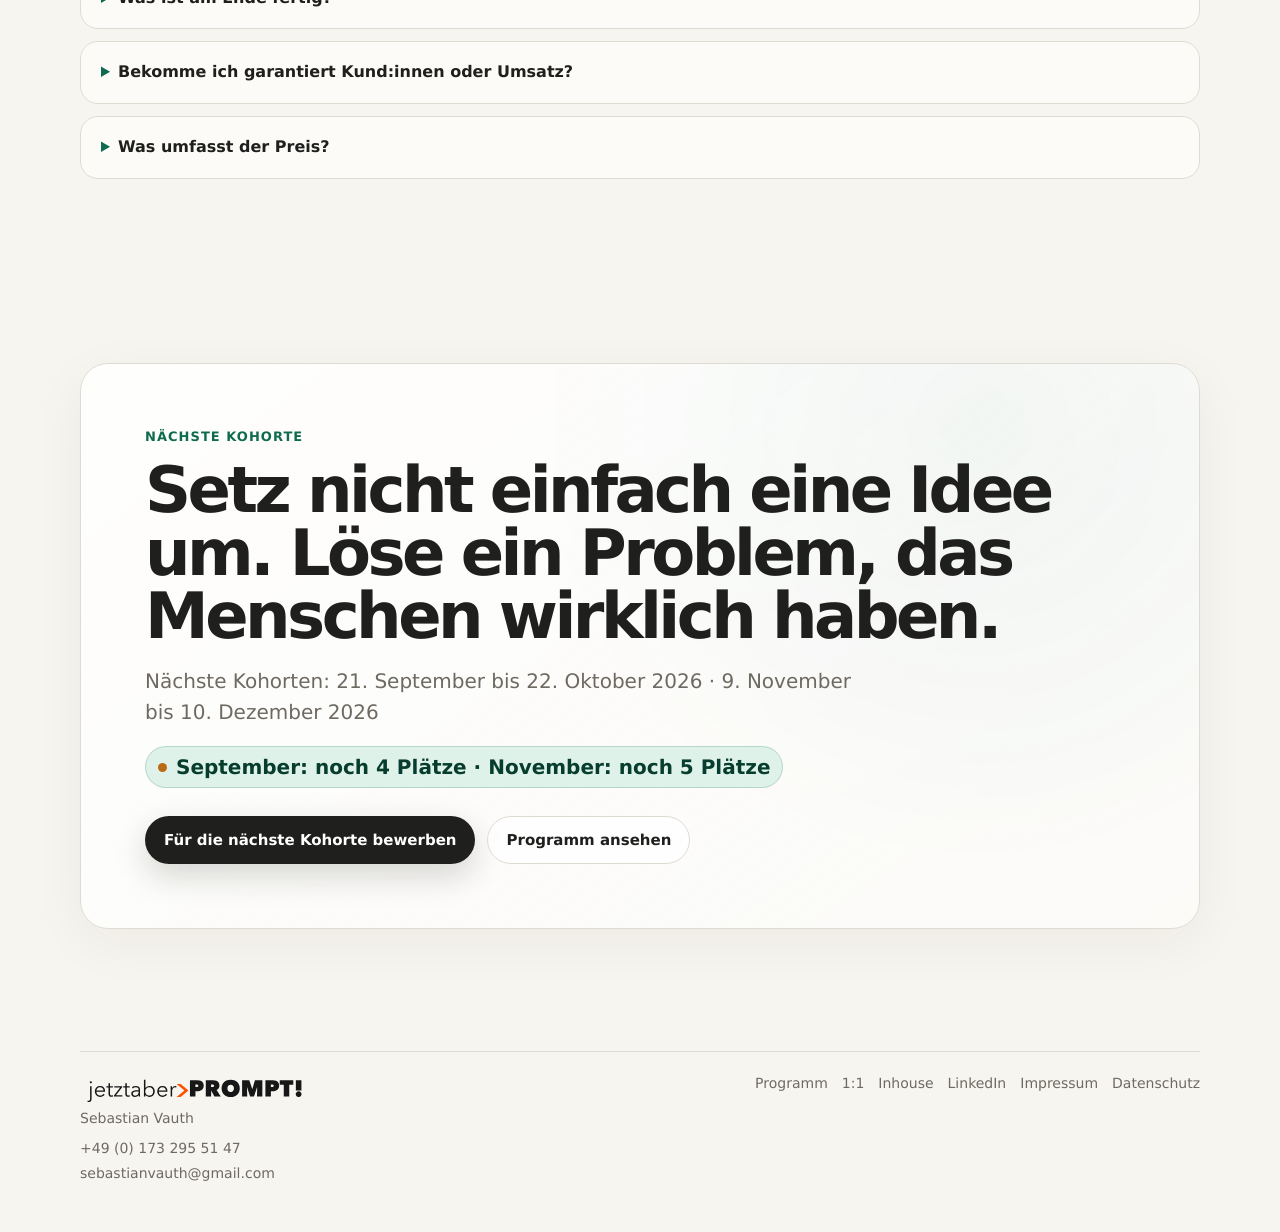
==== commit adadf822: "Show all open cohorts across the site" ====
--- a/index.html
+++ b/index.html
@@ -20,7 +20,7 @@
   <meta name="twitter:image" content="https://www.jetztaberprompt.de/assets/og-image.png" />
 
   <link rel="icon" href="assets/favicon.svg" type="image/svg+xml" />
-  <link rel="stylesheet" href="styles.css?v=20260729a" />
+  <link rel="stylesheet" href="styles.css?v=20260730b" />
   <script>document.documentElement.classList.add('js');</script>
   <script type="application/ld+json">
   {
@@ -295,7 +295,7 @@
     </div>
   </footer>
 
-  <script src="course-data.js?v=20260729a"></script>
-  <script src="script.js?v=20260729a"></script>
+  <script src="course-data.js?v=20260730b"></script>
+  <script src="script.js?v=20260730b"></script>
 </body>
 </html>
--- a/styles.css
+++ b/styles.css
@@ -2487,6 +2487,38 @@
   justify-content: flex-start;
 }
 
+.cohort-schedules {
+  display: grid;
+  width: 100%;
+  gap: 26px;
+  margin-top: 22px;
+}
+
+.cohort-schedule {
+  width: 100%;
+  padding-top: 22px;
+  border-top: 1px solid var(--line);
+}
+
+.cohort-schedule h4 {
+  font-size: 21px;
+  line-height: 1.2;
+}
+
+.work-card .cohort-schedule-range {
+  margin-top: 8px;
+  color: var(--accent-ink);
+  font-weight: 760;
+}
+
+.cohort-schedule .availability-badge {
+  margin-top: 12px;
+}
+
+.cohort-schedule .cohort-dates {
+  margin-top: 16px;
+}
+
 .cohort-dates {
   display: grid;
   width: 100%;
@@ -2528,6 +2560,7 @@
   align-items: center;
   gap: 9px;
   width: fit-content;
+  max-width: 100%;
   margin-top: 14px;
   padding: 8px 12px;
   border: 1px solid rgba(15,107,79,.2);
@@ -2537,6 +2570,7 @@
   font-size: 13px;
   font-weight: 800;
   line-height: 1.2;
+  white-space: normal;
 }
 
 .availability-badge::before {
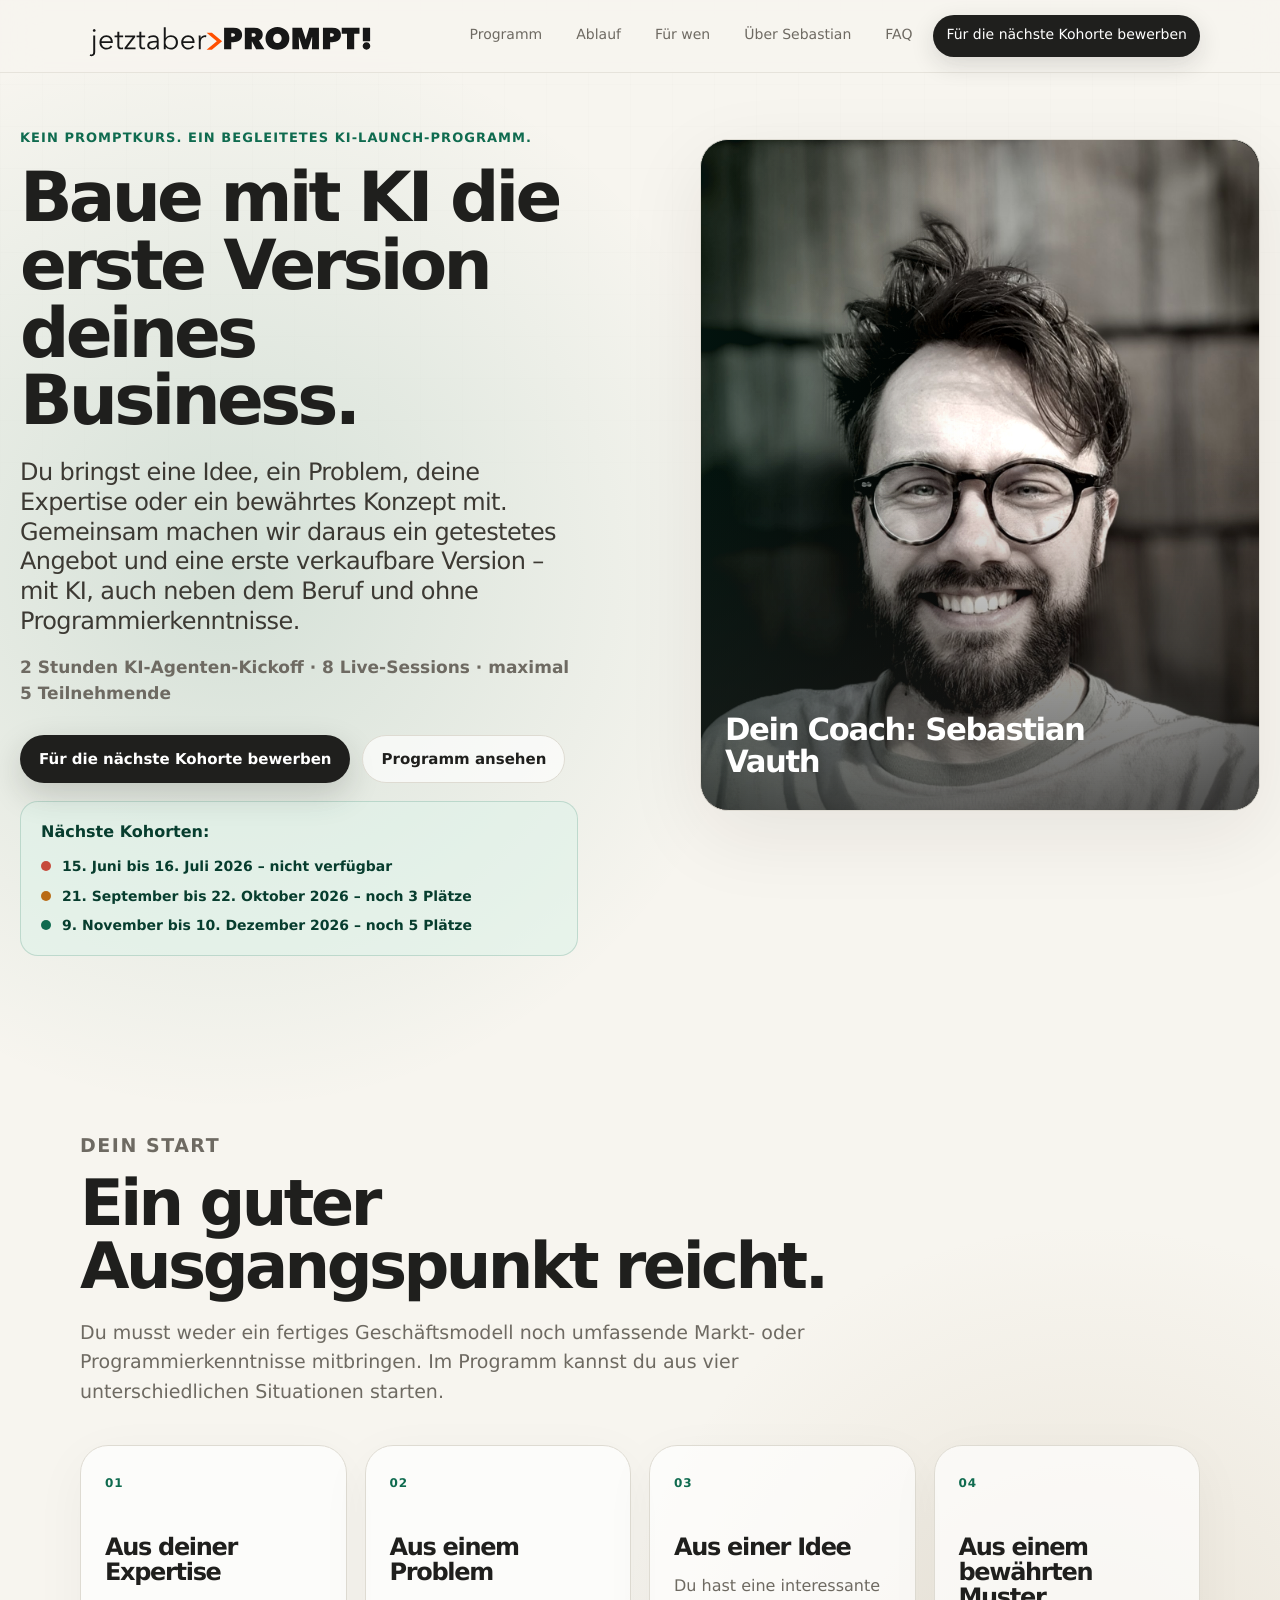
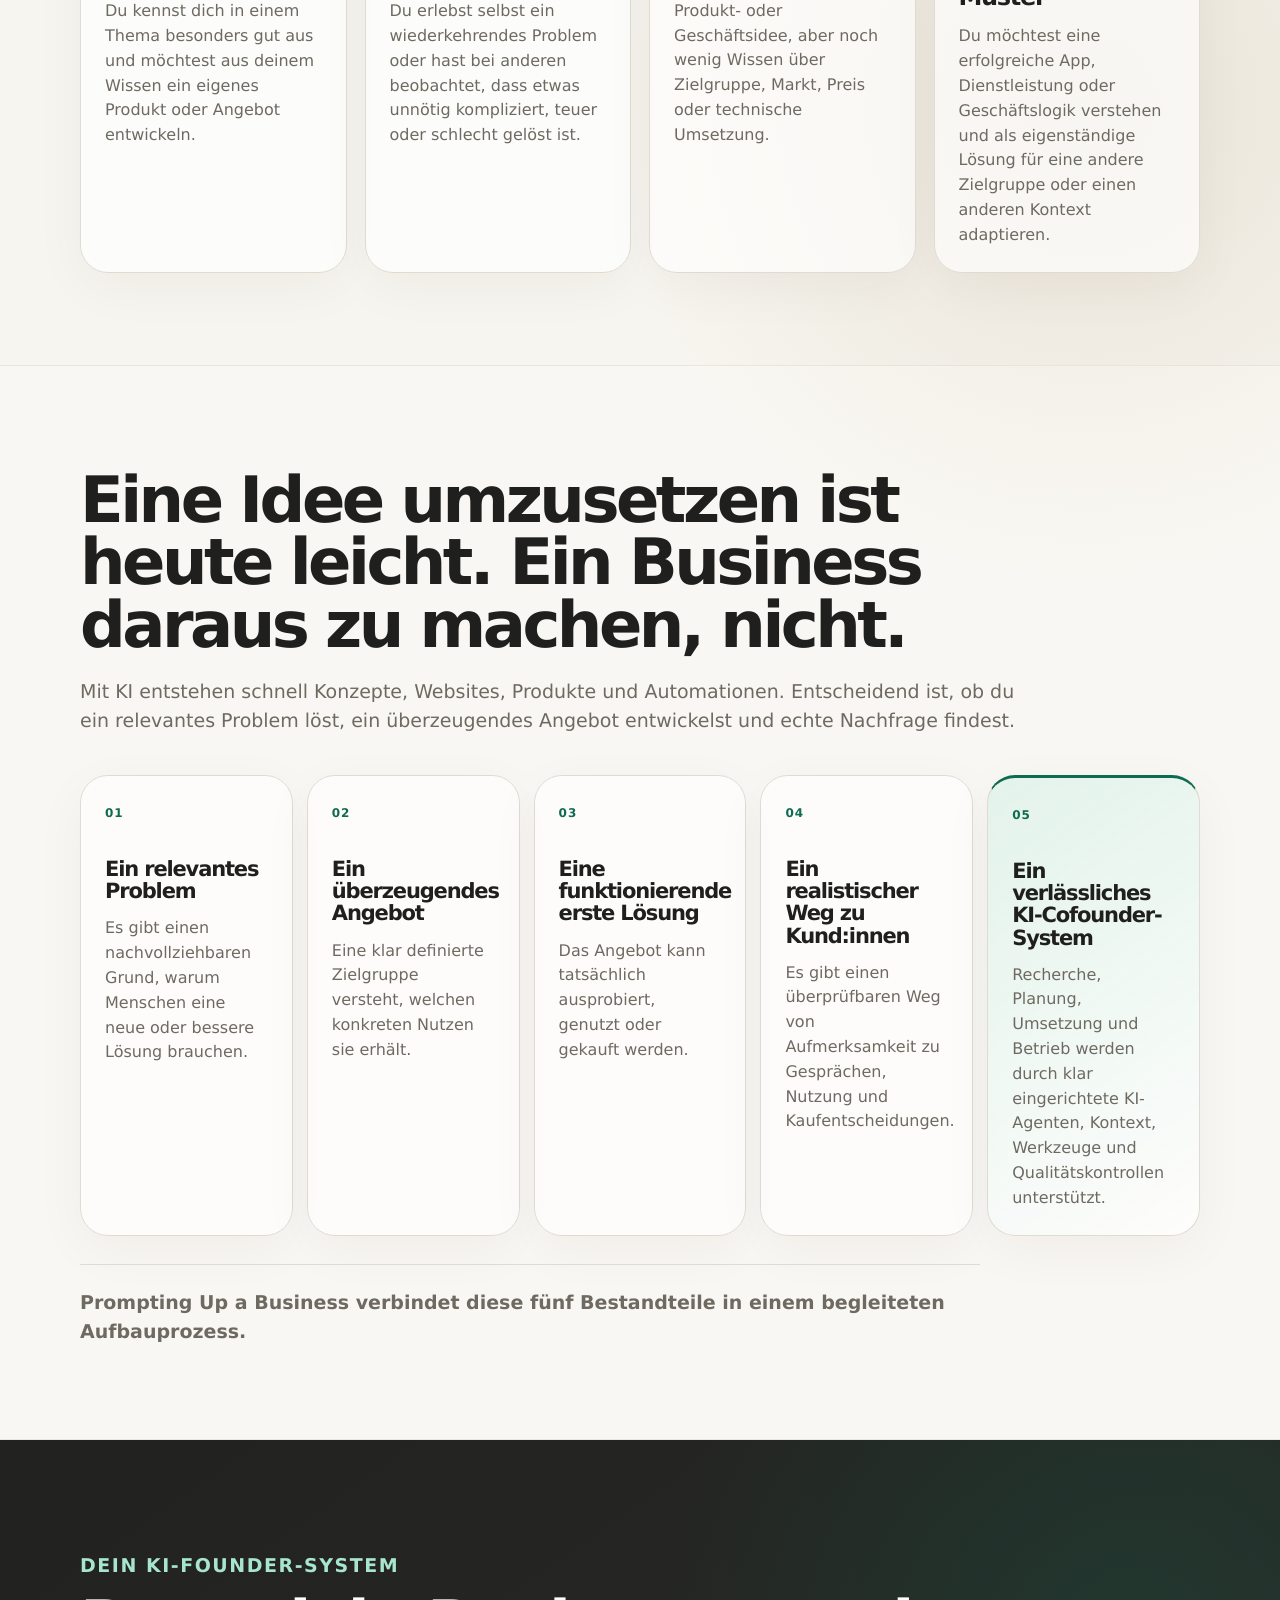
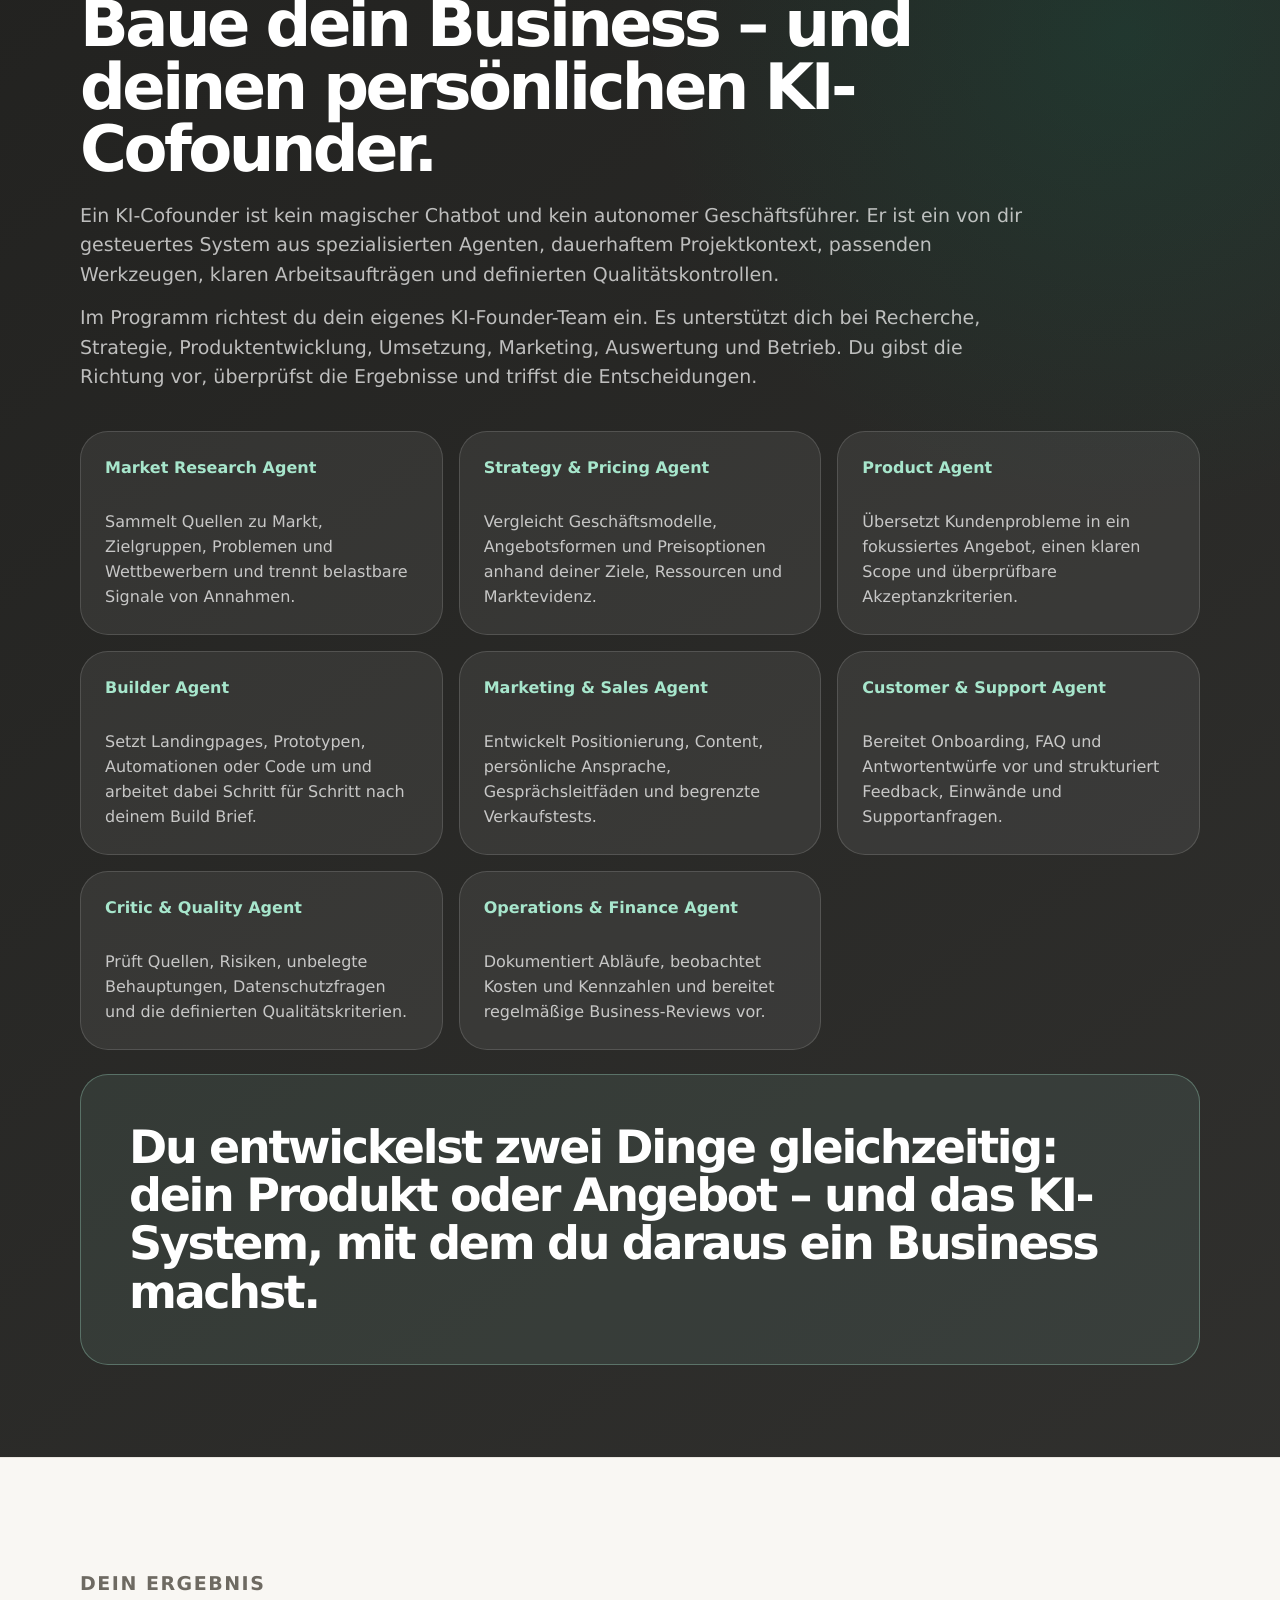
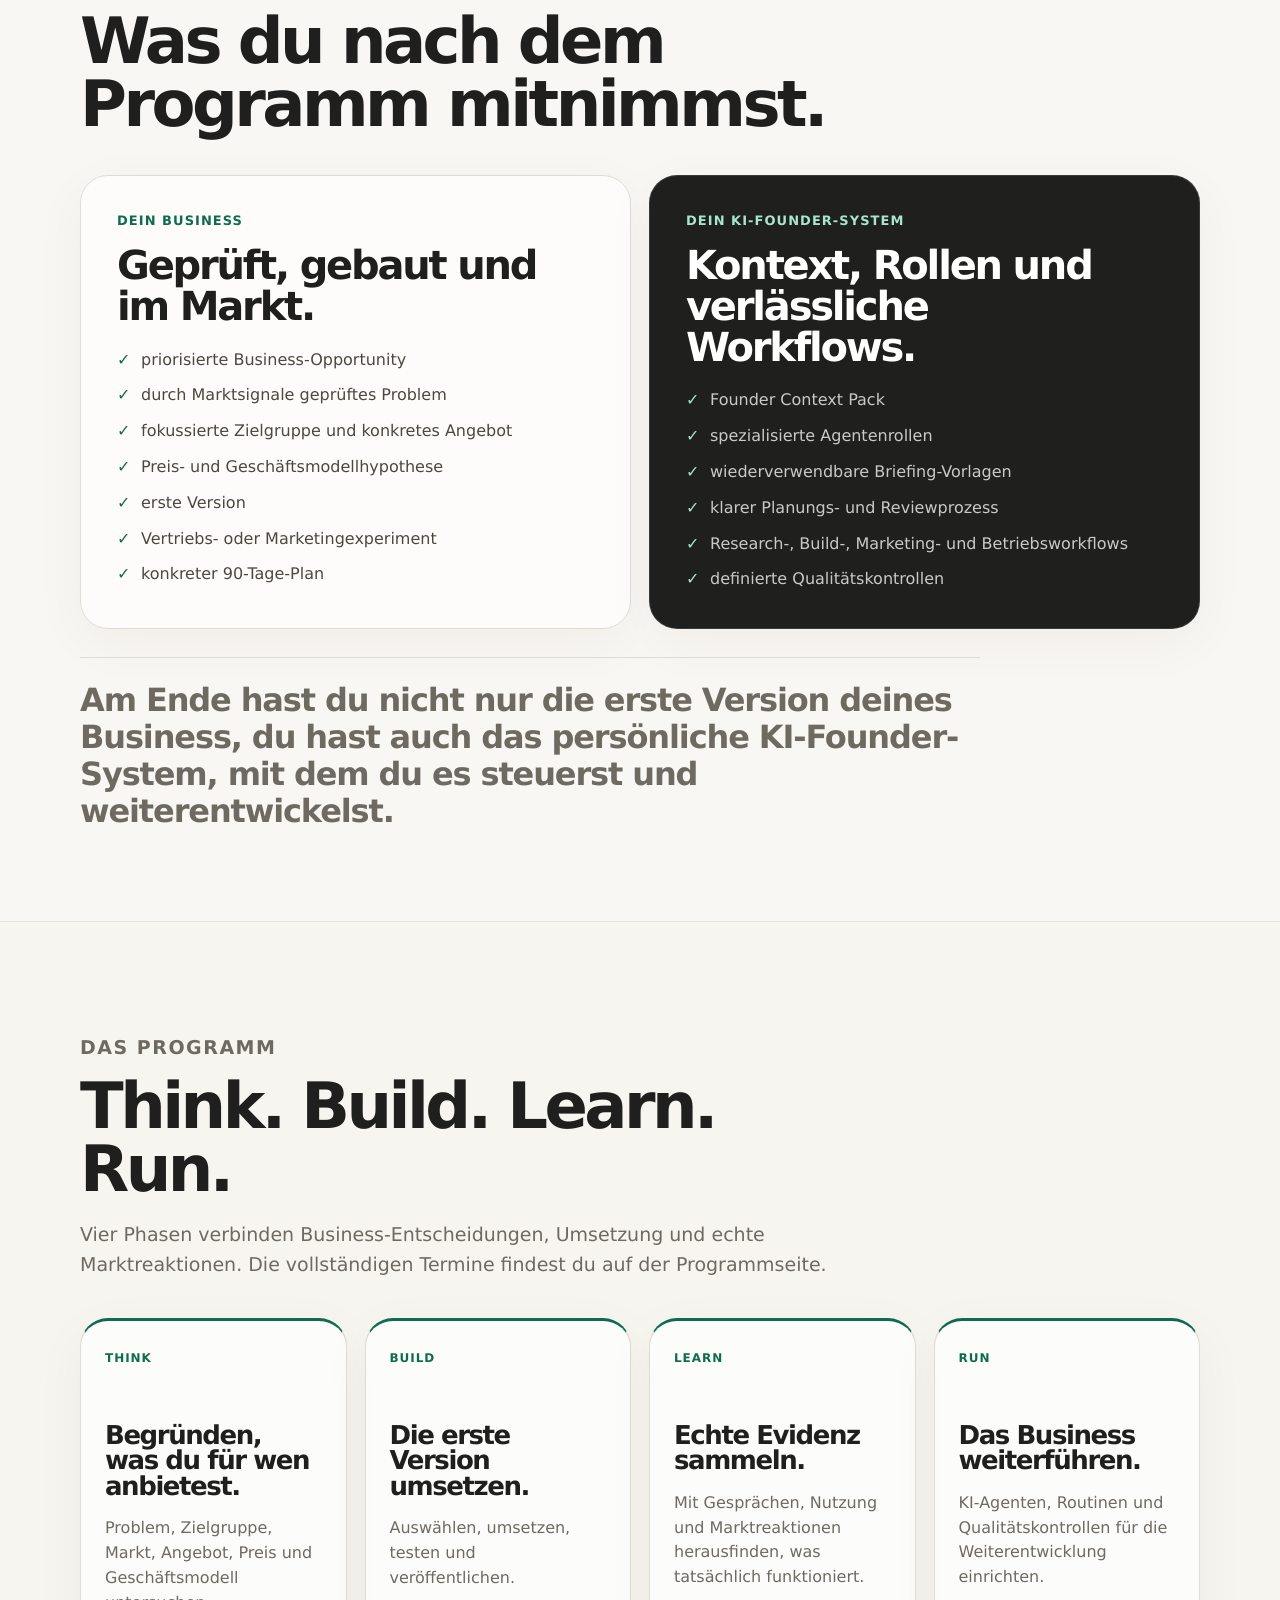
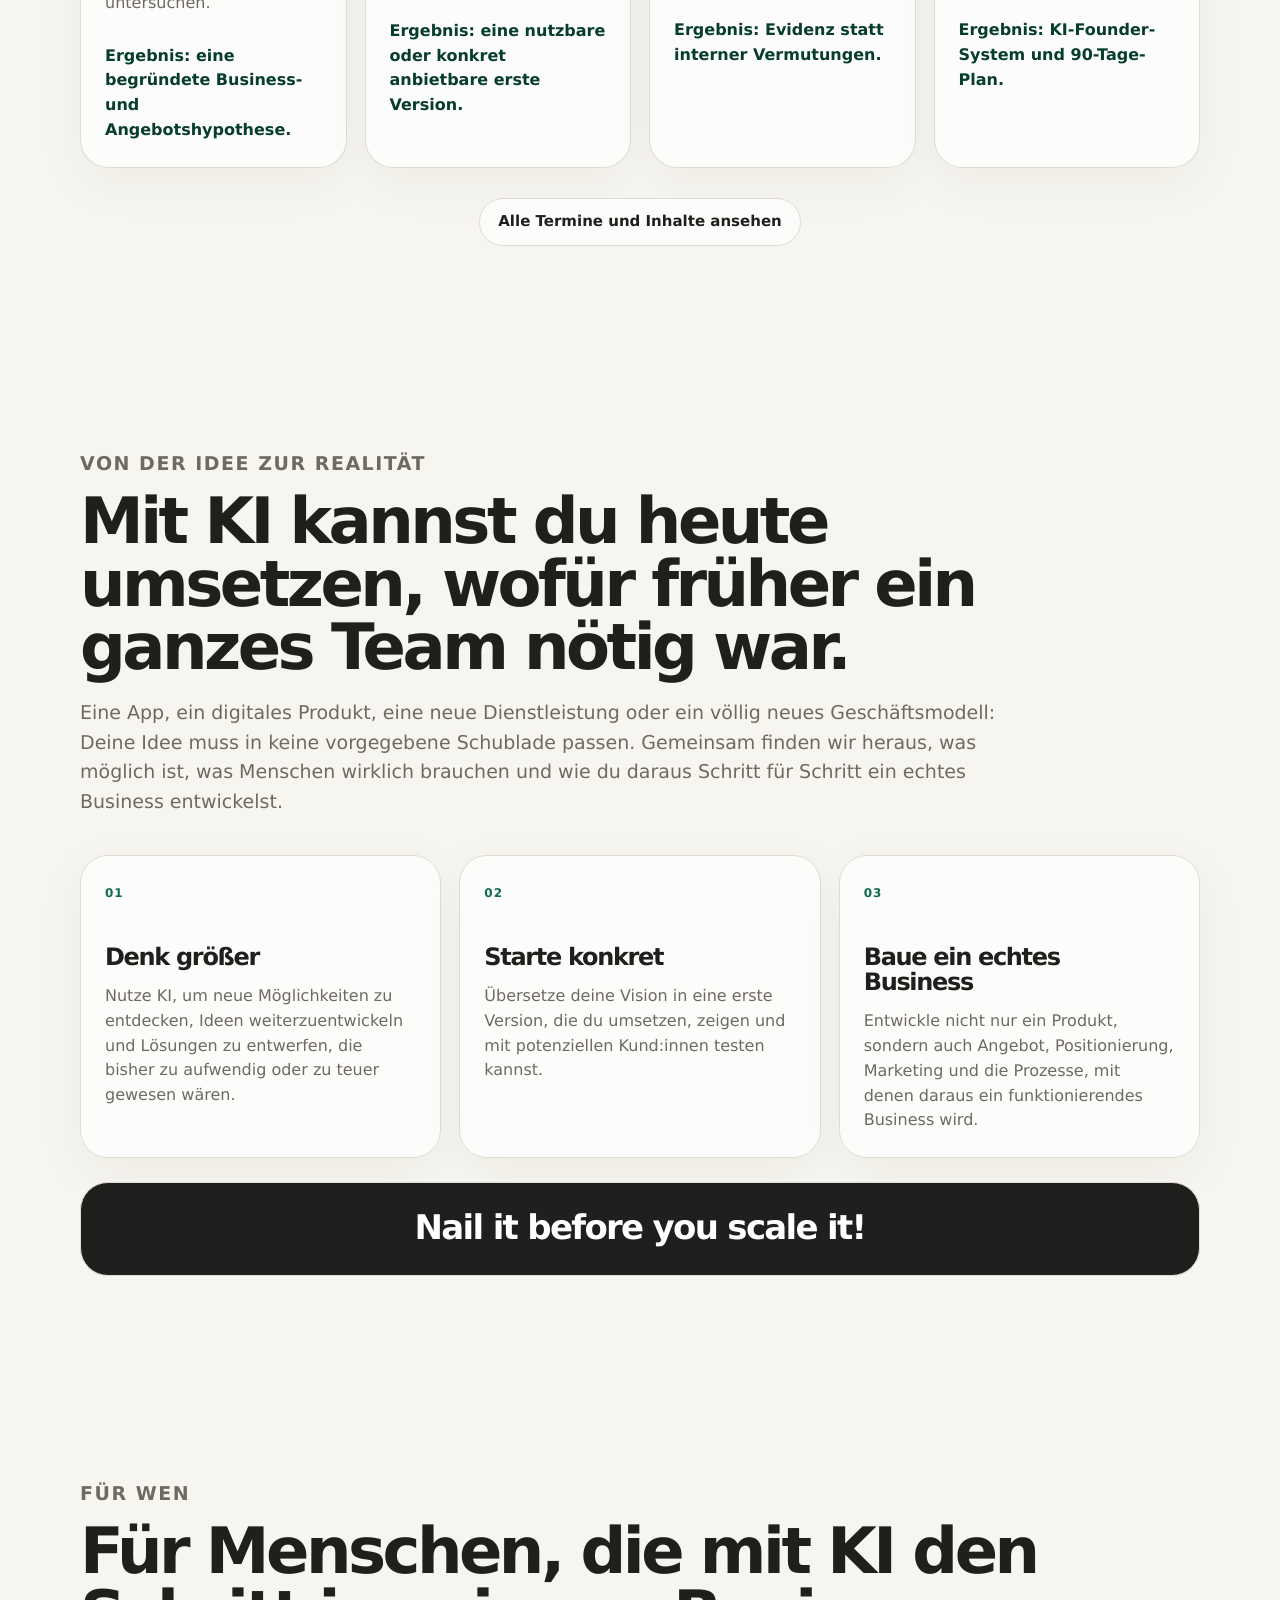
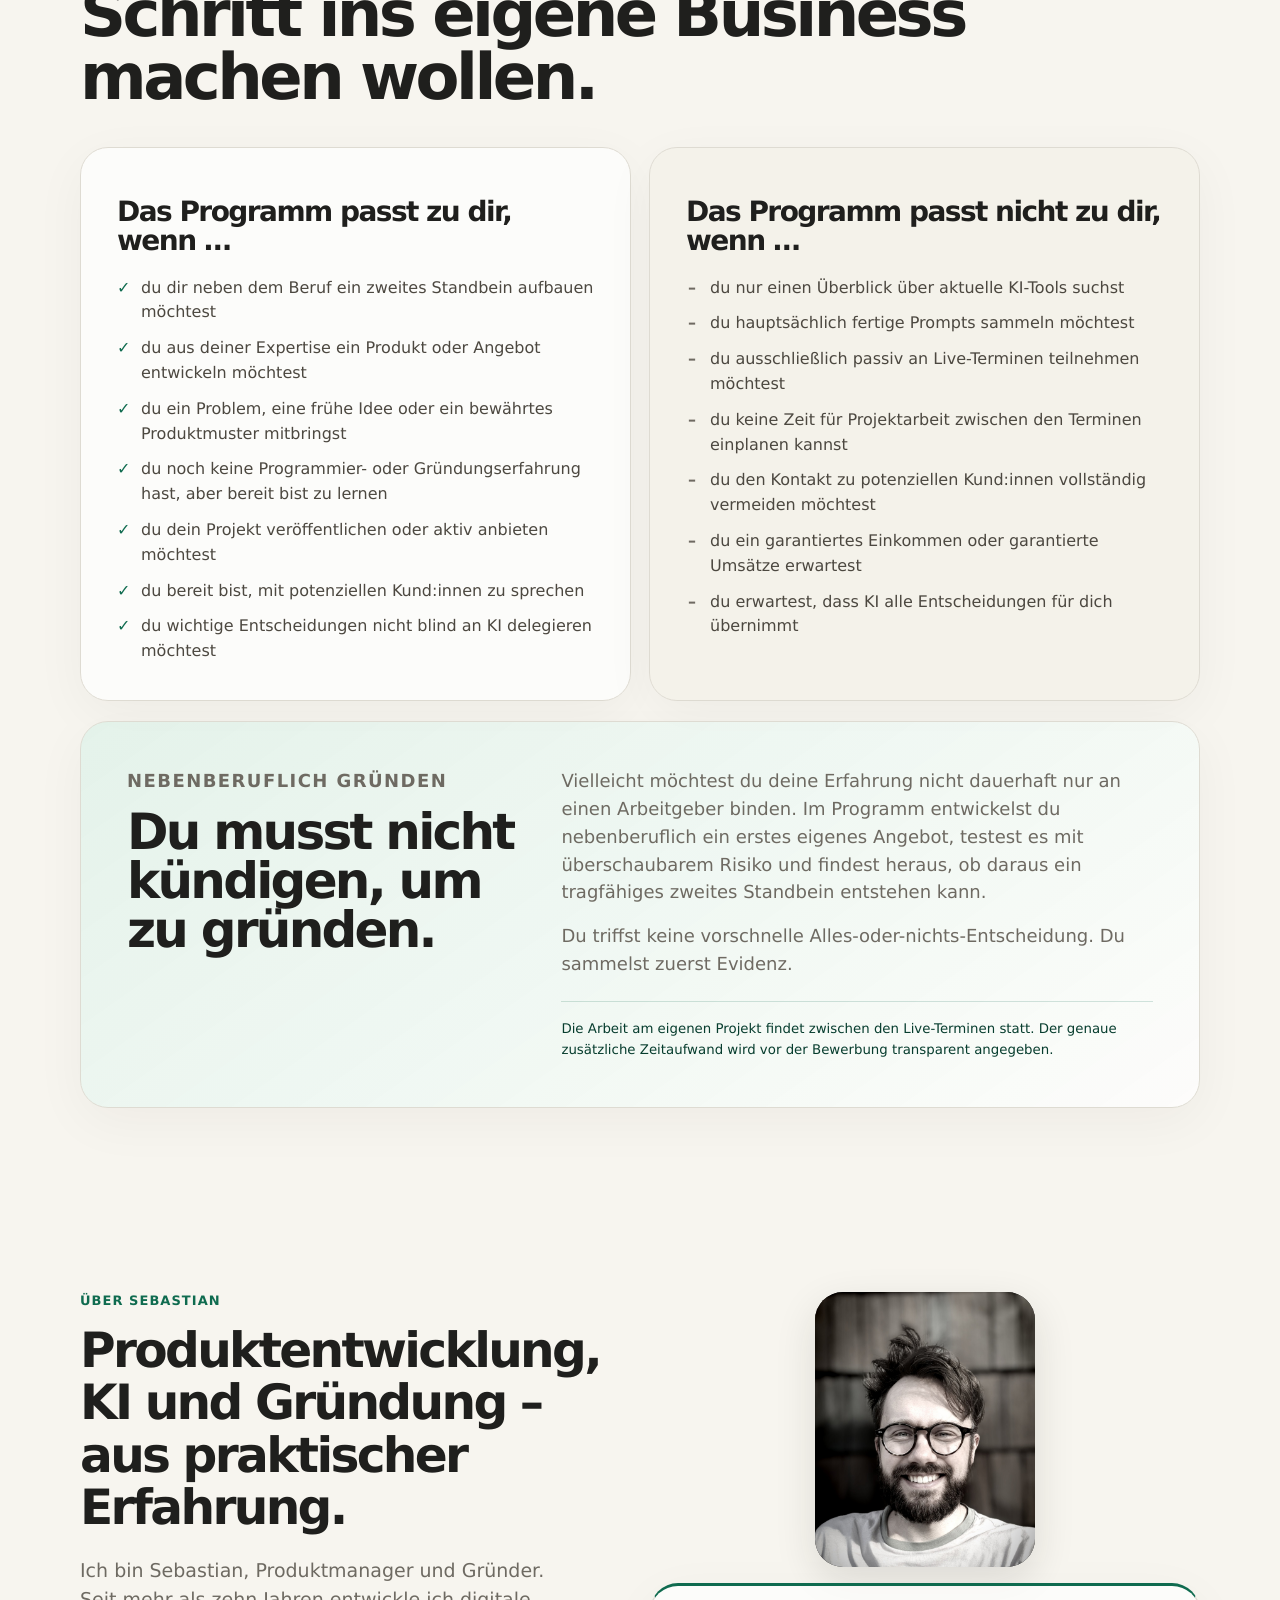
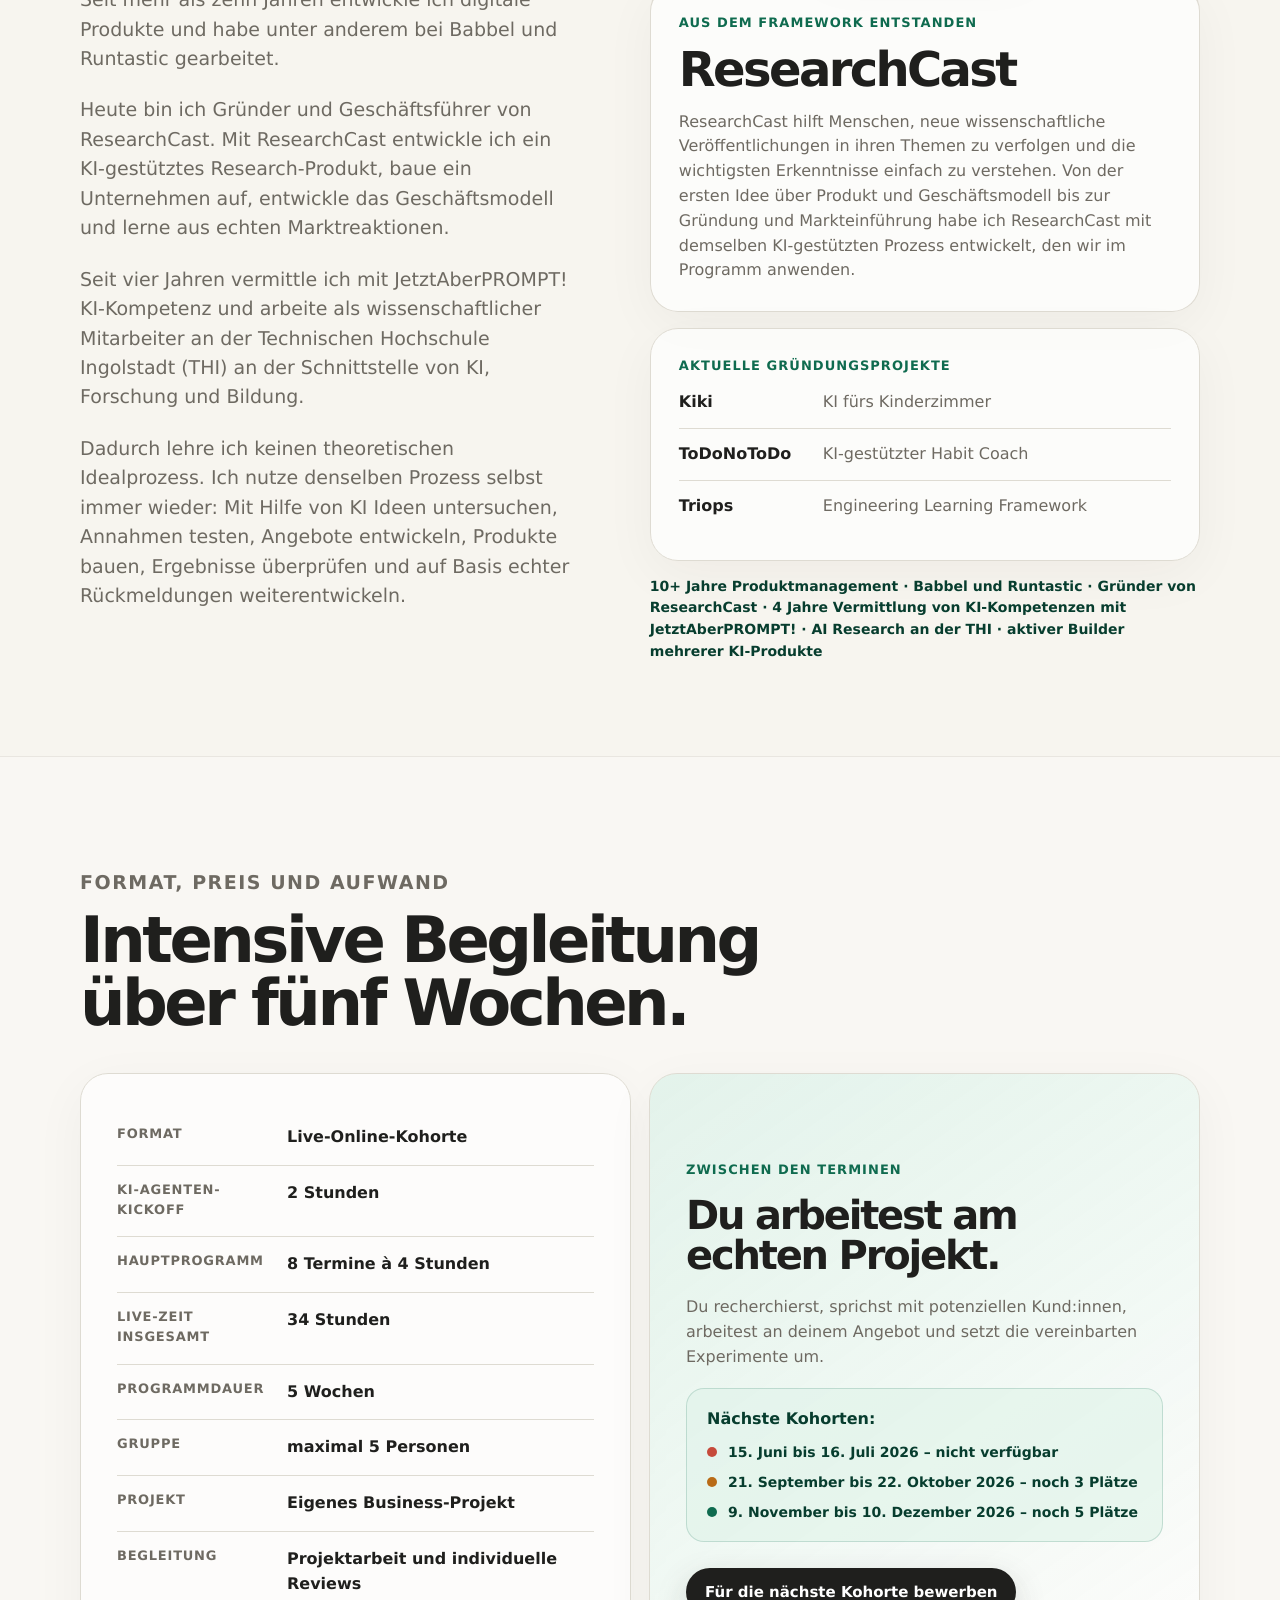
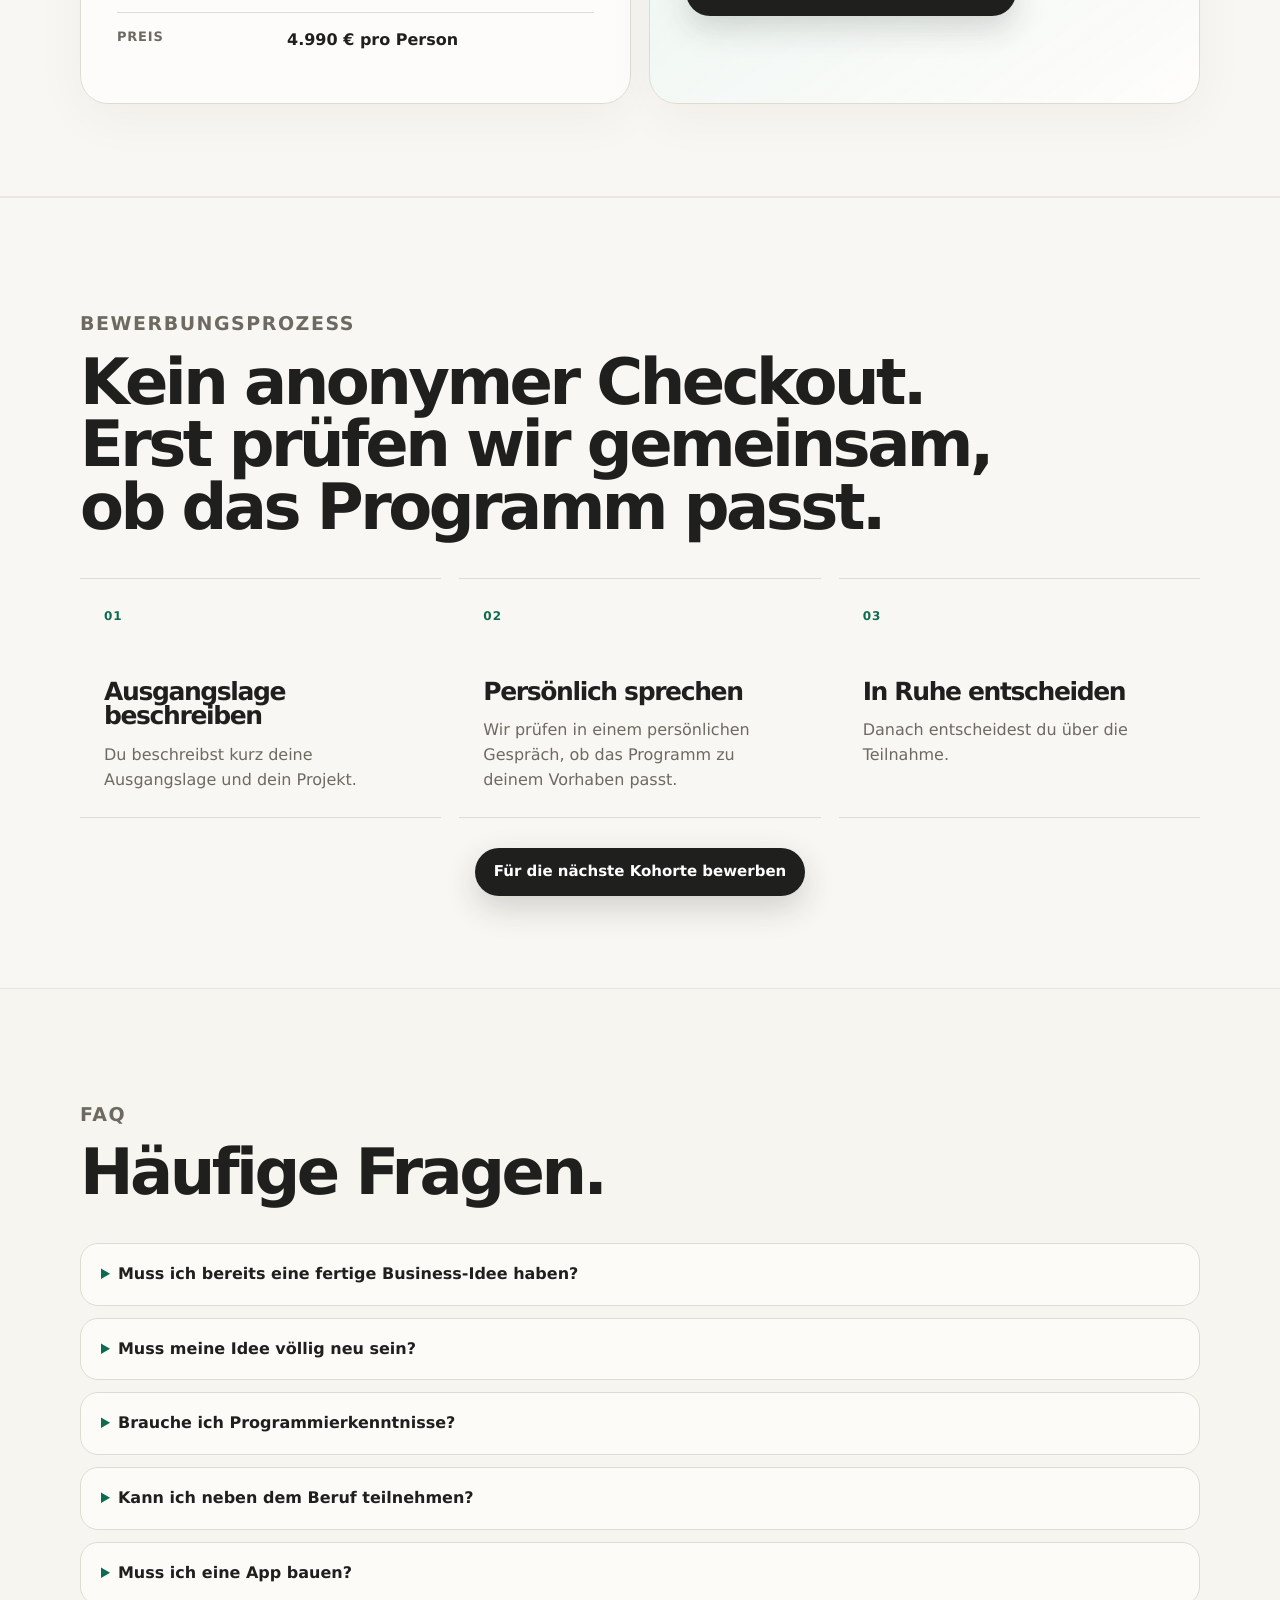
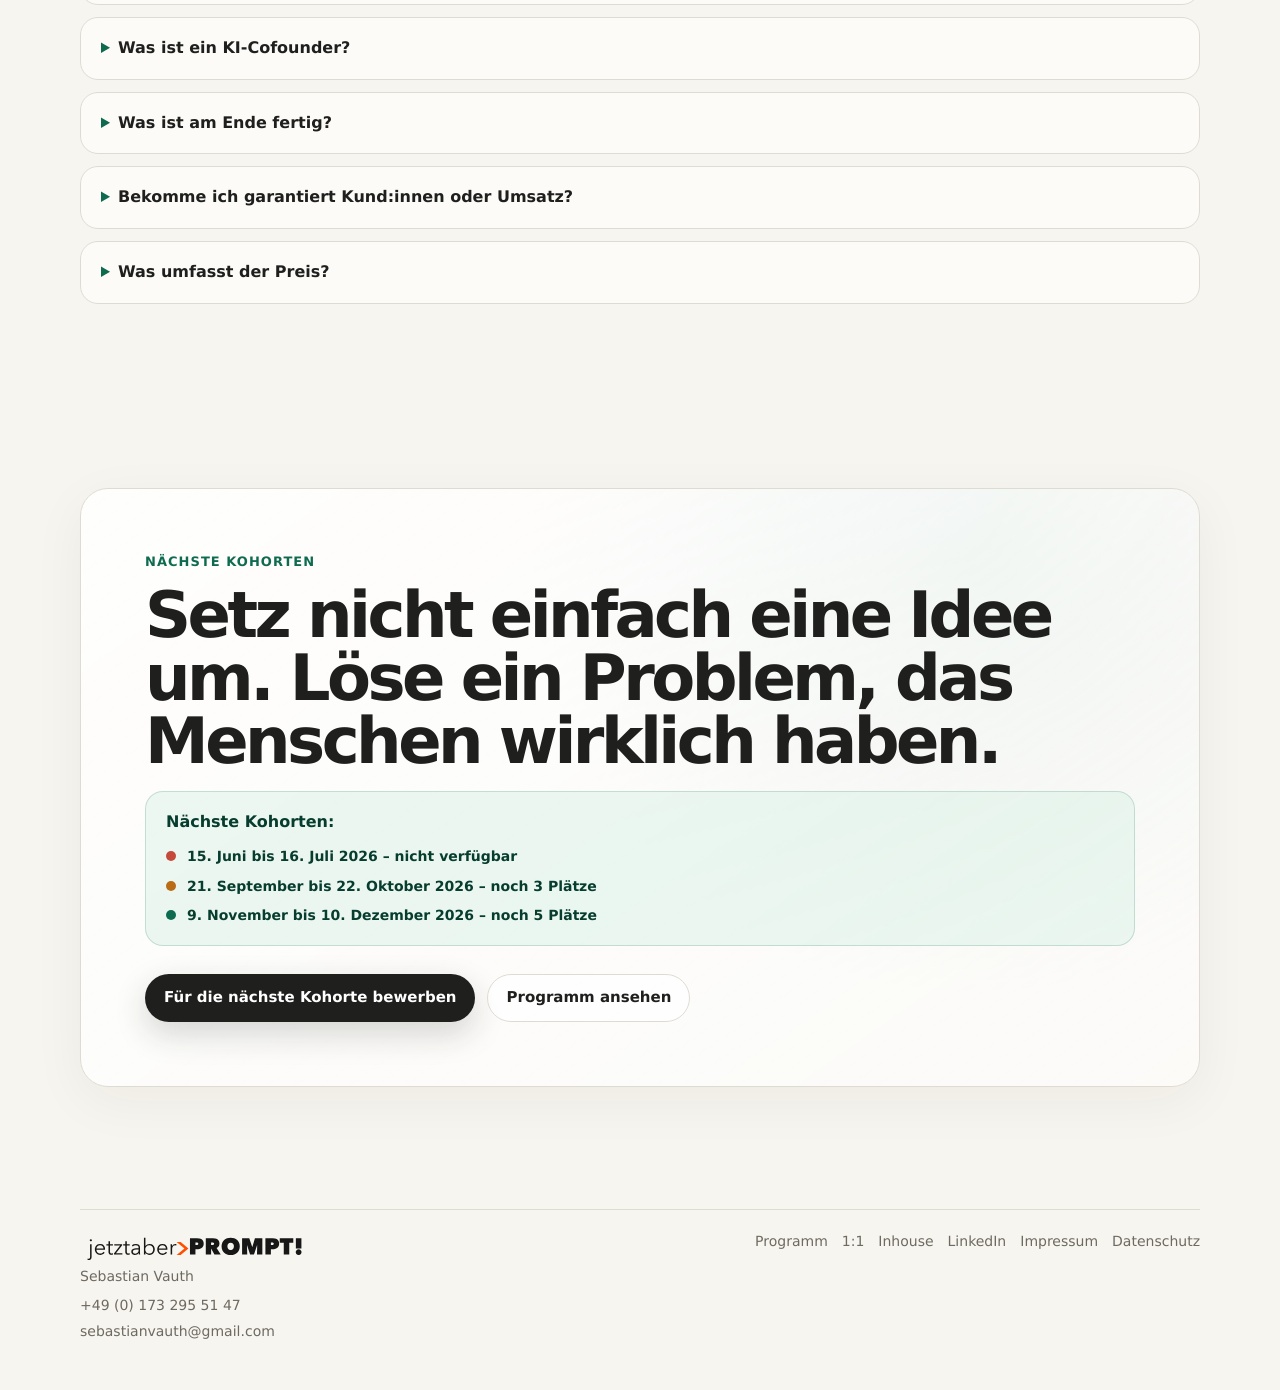
==== commit 539e7227: "Combine cohort dates and availability" ====
--- a/index.html
+++ b/index.html
@@ -20,7 +20,7 @@
   <meta name="twitter:image" content="https://www.jetztaberprompt.de/assets/og-image.png" />
 
   <link rel="icon" href="assets/favicon.svg" type="image/svg+xml" />
-  <link rel="stylesheet" href="styles.css?v=20260730b" />
+  <link rel="stylesheet" href="styles.css?v=20260730c" />
   <script>document.documentElement.classList.add('js');</script>
   <script type="application/ld+json">
   {
@@ -73,7 +73,7 @@
             <a class="button primary" href="/bewerben/" data-course-href="applicationUrl" data-course-text="primaryCta" data-track="application_cta_click" data-cta-location="hero">Für die nächste Kohorte bewerben</a>
             <a class="button secondary" href="/kurse/prompting-up-a-business/" data-course-href="programUrl" data-course-text="secondaryCta" data-track="program_details_click" data-cta-location="hero">Programm ansehen</a>
           </div>
-          <p class="availability-badge" data-cohort-availability role="status"></p>
+          <div class="cohort-overview" data-cohort-overview aria-live="polite"></div>
         </div>
 
         <figure class="hero-visual hero-portrait reveal">
@@ -232,7 +232,7 @@
             <div><dt>Begleitung</dt><dd data-course-text="guidance"></dd></div>
             <div><dt>Preis</dt><dd><span data-course-text="price"></span> pro Person</dd></div>
           </dl>
-          <aside class="work-card reveal"><p class="tiny-label">Zwischen den Terminen</p><h3>Du arbeitest am echten Projekt.</h3><p>Du recherchierst, sprichst mit potenziellen Kund:innen, arbeitest an deinem Angebot und setzt die vereinbarten Experimente um.</p><p class="cohort-line" data-cohort-summary></p><p class="availability-badge" data-cohort-availability role="status"></p><a class="button primary" href="/bewerben/" data-course-href="applicationUrl" data-course-text="primaryCta" data-track="application_cta_click" data-cta-location="format">Für die nächste Kohorte bewerben</a></aside>
+          <aside class="work-card reveal"><p class="tiny-label">Zwischen den Terminen</p><h3>Du arbeitest am echten Projekt.</h3><p>Du recherchierst, sprichst mit potenziellen Kund:innen, arbeitest an deinem Angebot und setzt die vereinbarten Experimente um.</p><div class="cohort-overview" data-cohort-overview aria-live="polite"></div><a class="button primary" href="/bewerben/" data-course-href="applicationUrl" data-course-text="primaryCta" data-track="application_cta_click" data-cta-location="format">Für die nächste Kohorte bewerben</a></aside>
         </div>
       </div>
     </section>
@@ -268,10 +268,9 @@
 
     <section class="section contact">
       <div class="container contact-card reveal">
-        <p class="section-kicker">Nächste Kohorte</p>
+        <p class="section-kicker">Nächste Kohorten</p>
         <h2>Setz nicht einfach eine Idee um. Löse ein Problem, das Menschen wirklich haben.</h2>
-        <p data-cohort-summary></p>
-        <p class="availability-badge" data-cohort-availability role="status"></p>
+        <div class="cohort-overview" data-cohort-overview aria-live="polite"></div>
         <div class="contact-actions"><a class="button primary" href="/bewerben/" data-course-href="applicationUrl" data-course-text="primaryCta" data-track="application_cta_click" data-cta-location="closing">Für die nächste Kohorte bewerben</a><a class="button secondary" href="/kurse/prompting-up-a-business/" data-course-href="programUrl" data-course-text="secondaryCta" data-track="program_details_click" data-cta-location="closing">Programm ansehen</a></div>
       </div>
     </section>
@@ -295,7 +294,7 @@
     </div>
   </footer>
 
-  <script src="course-data.js?v=20260730b"></script>
-  <script src="script.js?v=20260730b"></script>
+  <script src="course-data.js?v=20260730c"></script>
+  <script src="script.js?v=20260730c"></script>
 </body>
 </html>
--- a/styles.css
+++ b/styles.css
@@ -2553,6 +2553,57 @@
   font-weight: 760;
 }
 
+.cohort-overview {
+  display: grid;
+  gap: 13px;
+  width: 100%;
+  margin-top: 18px;
+  padding: 18px 20px;
+  border: 1px solid rgba(15,107,79,.18);
+  border-radius: 18px;
+  background: rgba(223,242,233,.62);
+  color: var(--accent-ink);
+}
+
+.cohort-overview-title {
+  font-size: 16px;
+  font-weight: 850;
+}
+
+.cohort-overview-list {
+  display: grid;
+  gap: 10px;
+}
+
+.cohort-overview-list li {
+  display: grid;
+  grid-template-columns: 11px minmax(0, 1fr);
+  gap: 10px;
+  align-items: baseline;
+  font-size: 14px;
+  font-weight: 740;
+  line-height: 1.4;
+}
+
+.cohort-overview-dot {
+  width: 10px;
+  height: 10px;
+  border-radius: 50%;
+  background: var(--accent);
+}
+
+.cohort-overview-list li[data-cohort-state="unavailable"] .cohort-overview-dot {
+  background: #c64a3b;
+}
+
+.cohort-overview-list li[data-cohort-state="limited"] .cohort-overview-dot {
+  background: var(--focus);
+}
+
+.cohort-overview-list li[data-cohort-state="available"] .cohort-overview-dot {
+  background: var(--accent);
+}
+
 .availability-badge,
 .work-card .availability-badge,
 .contact-card .availability-badge {
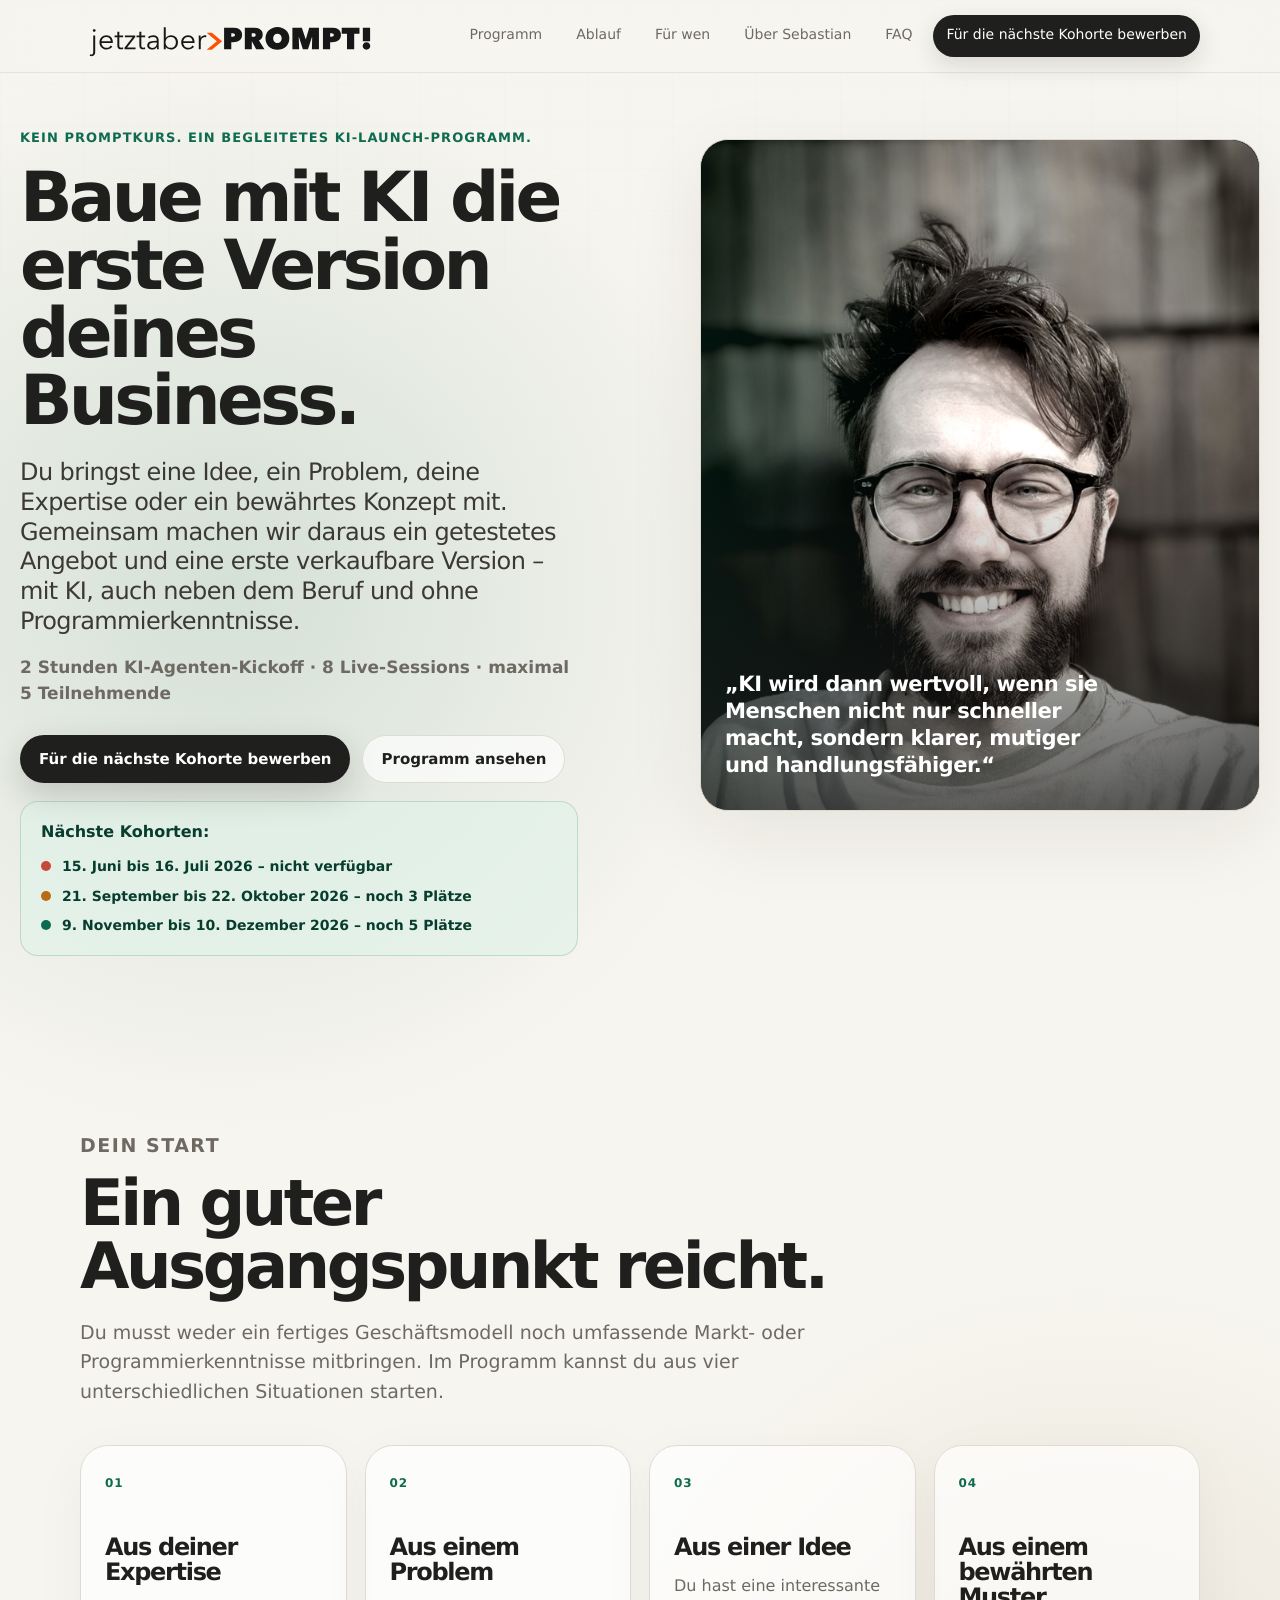
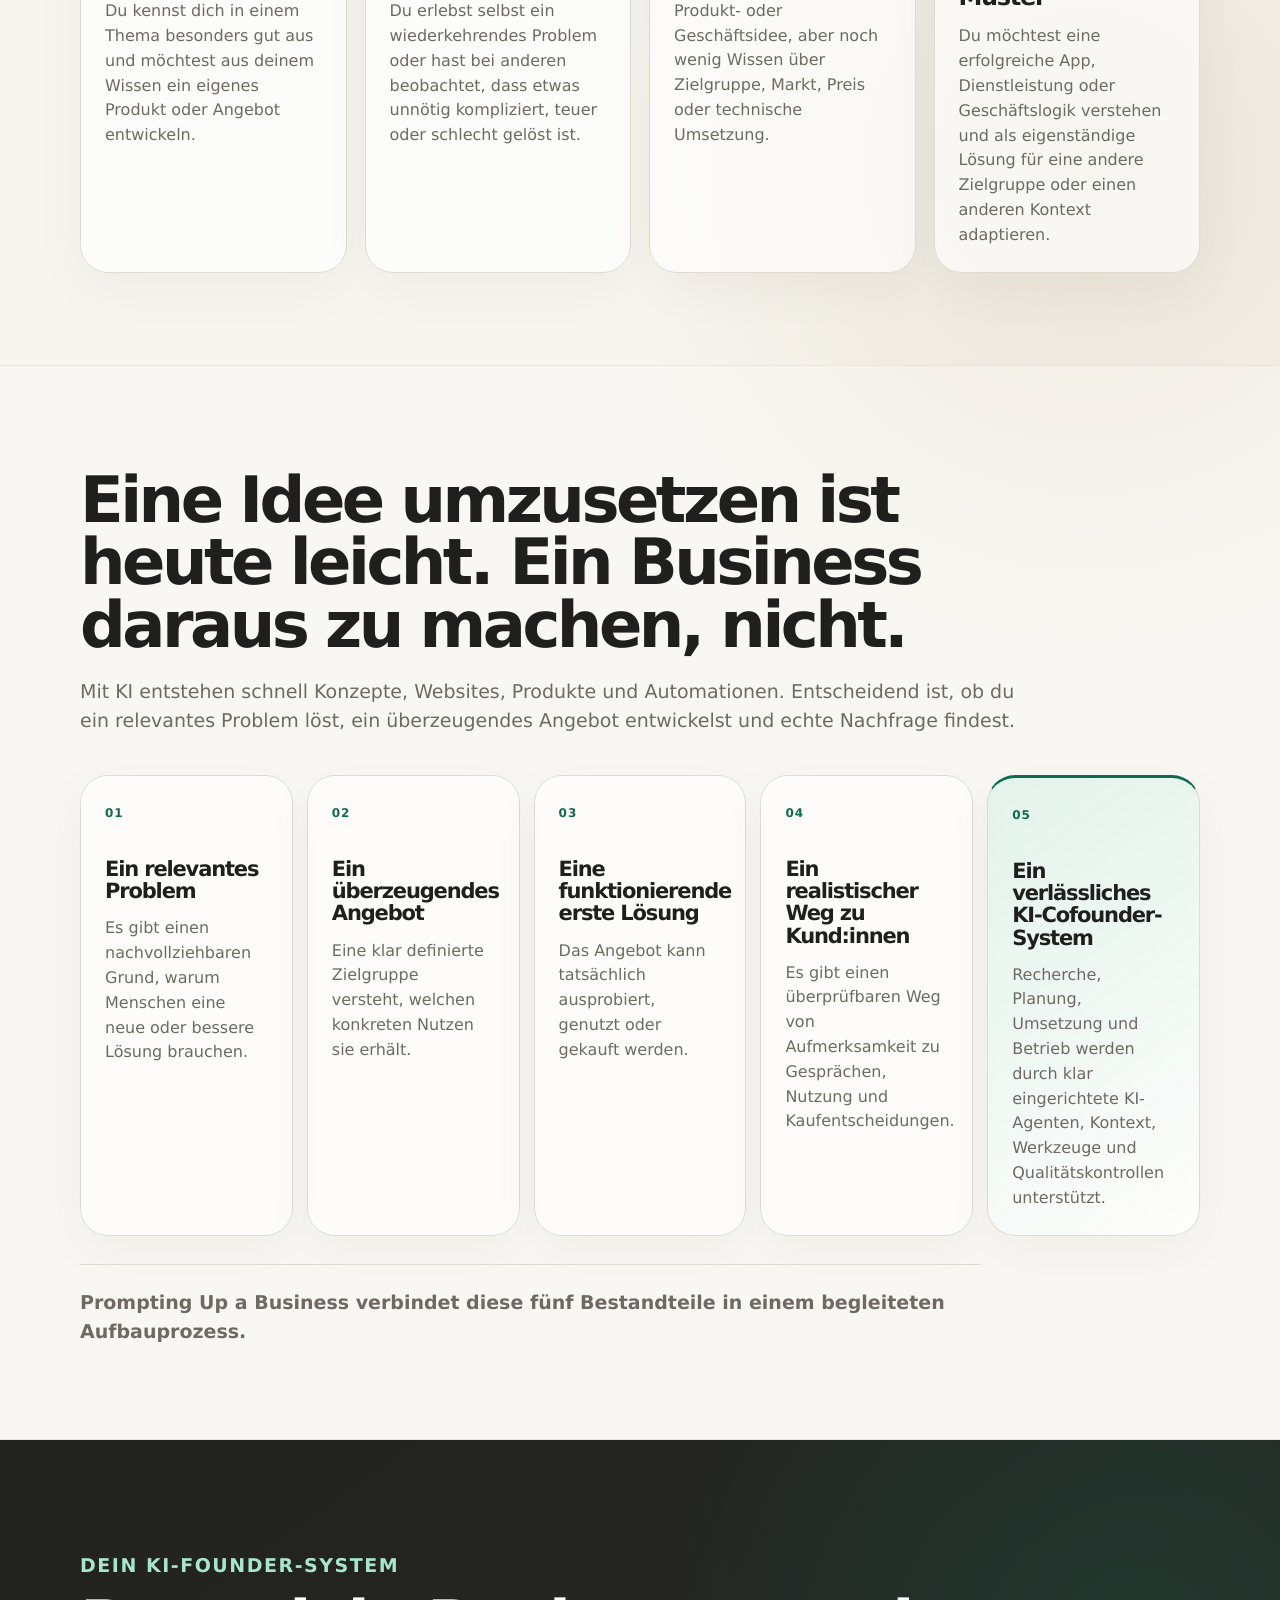
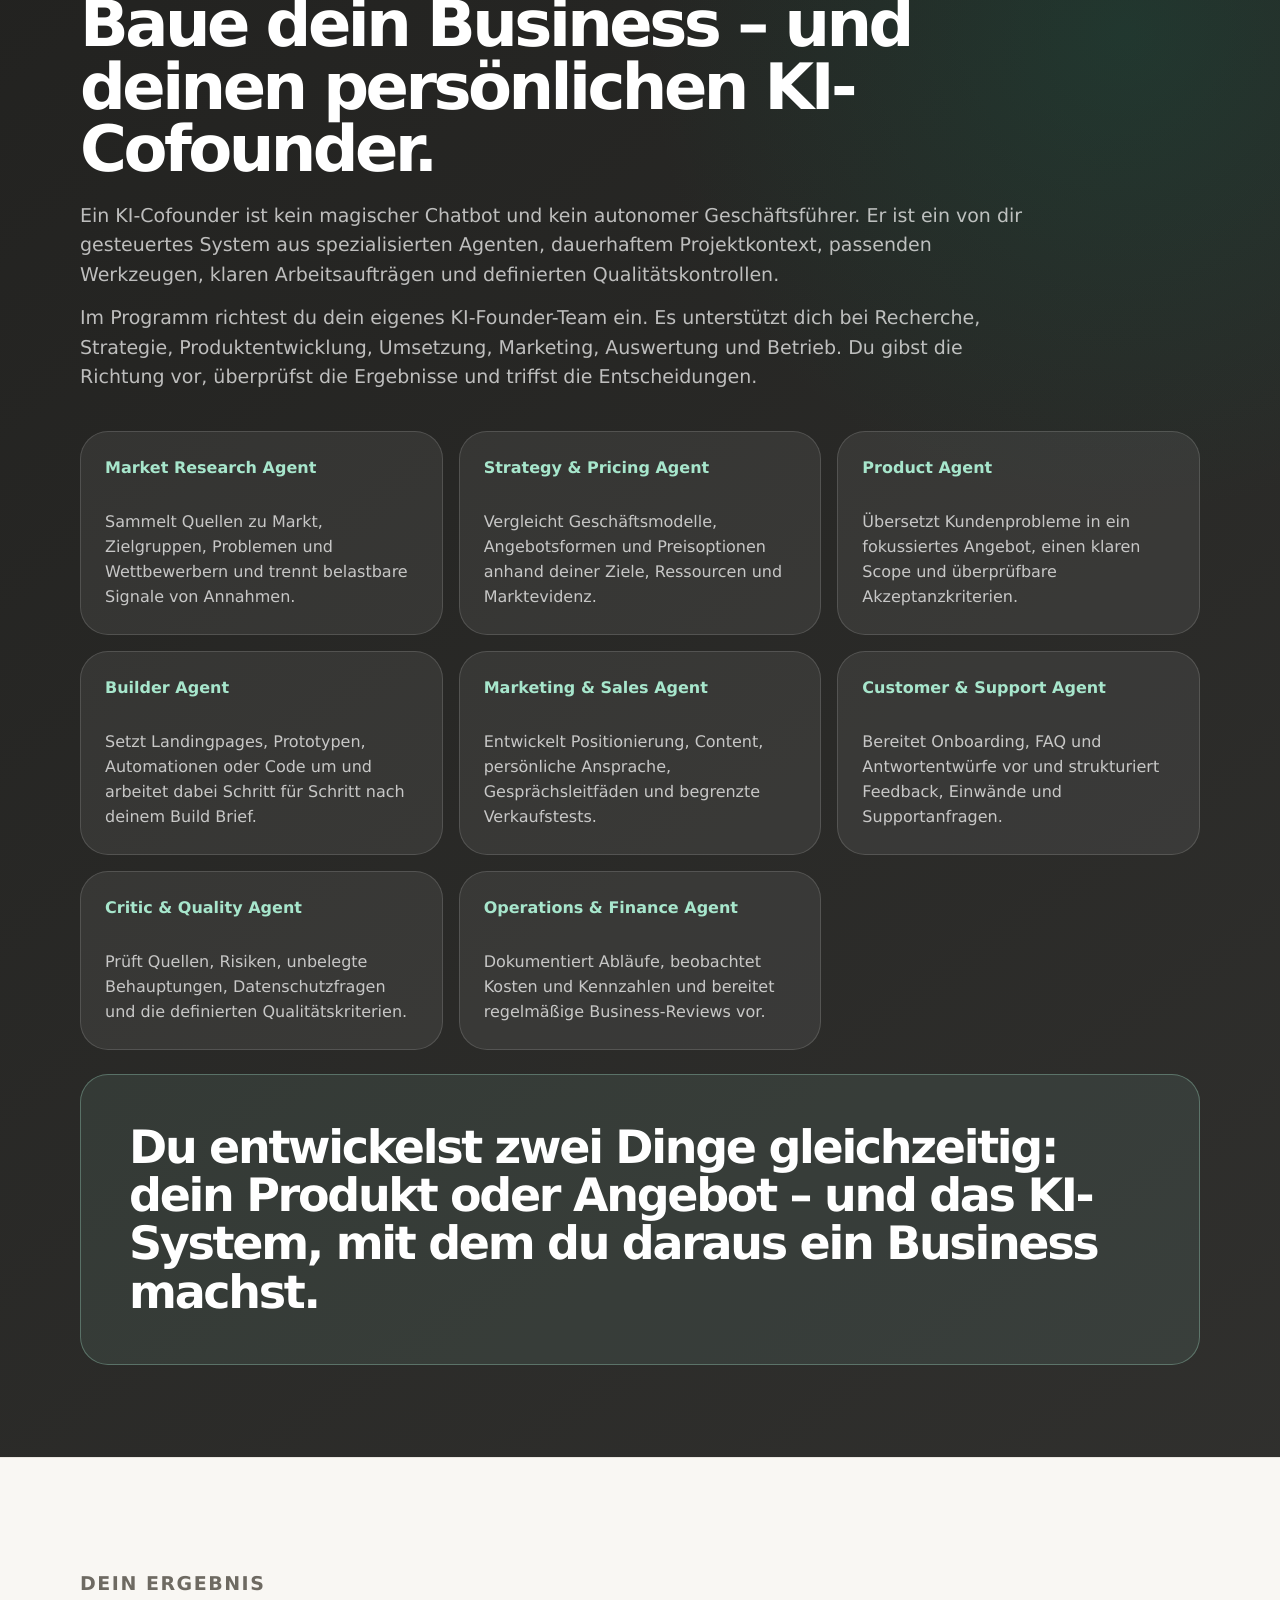
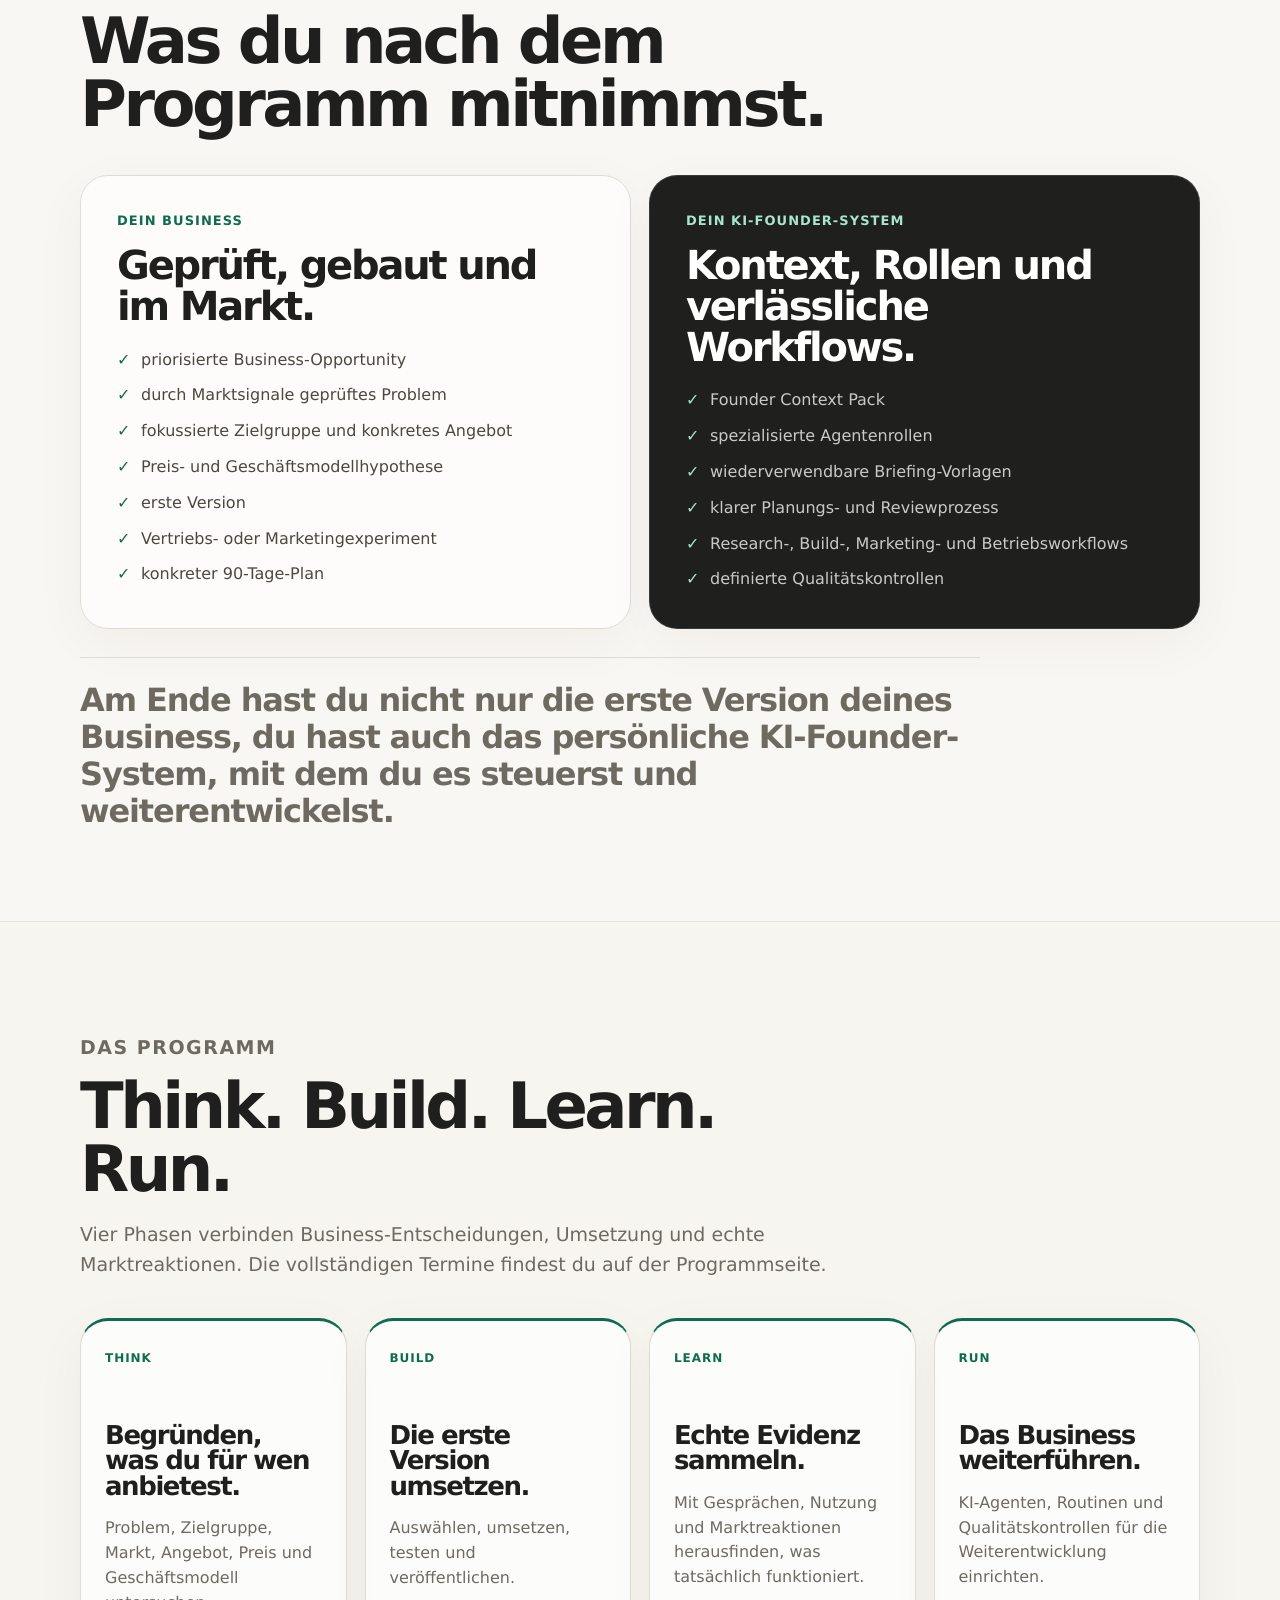
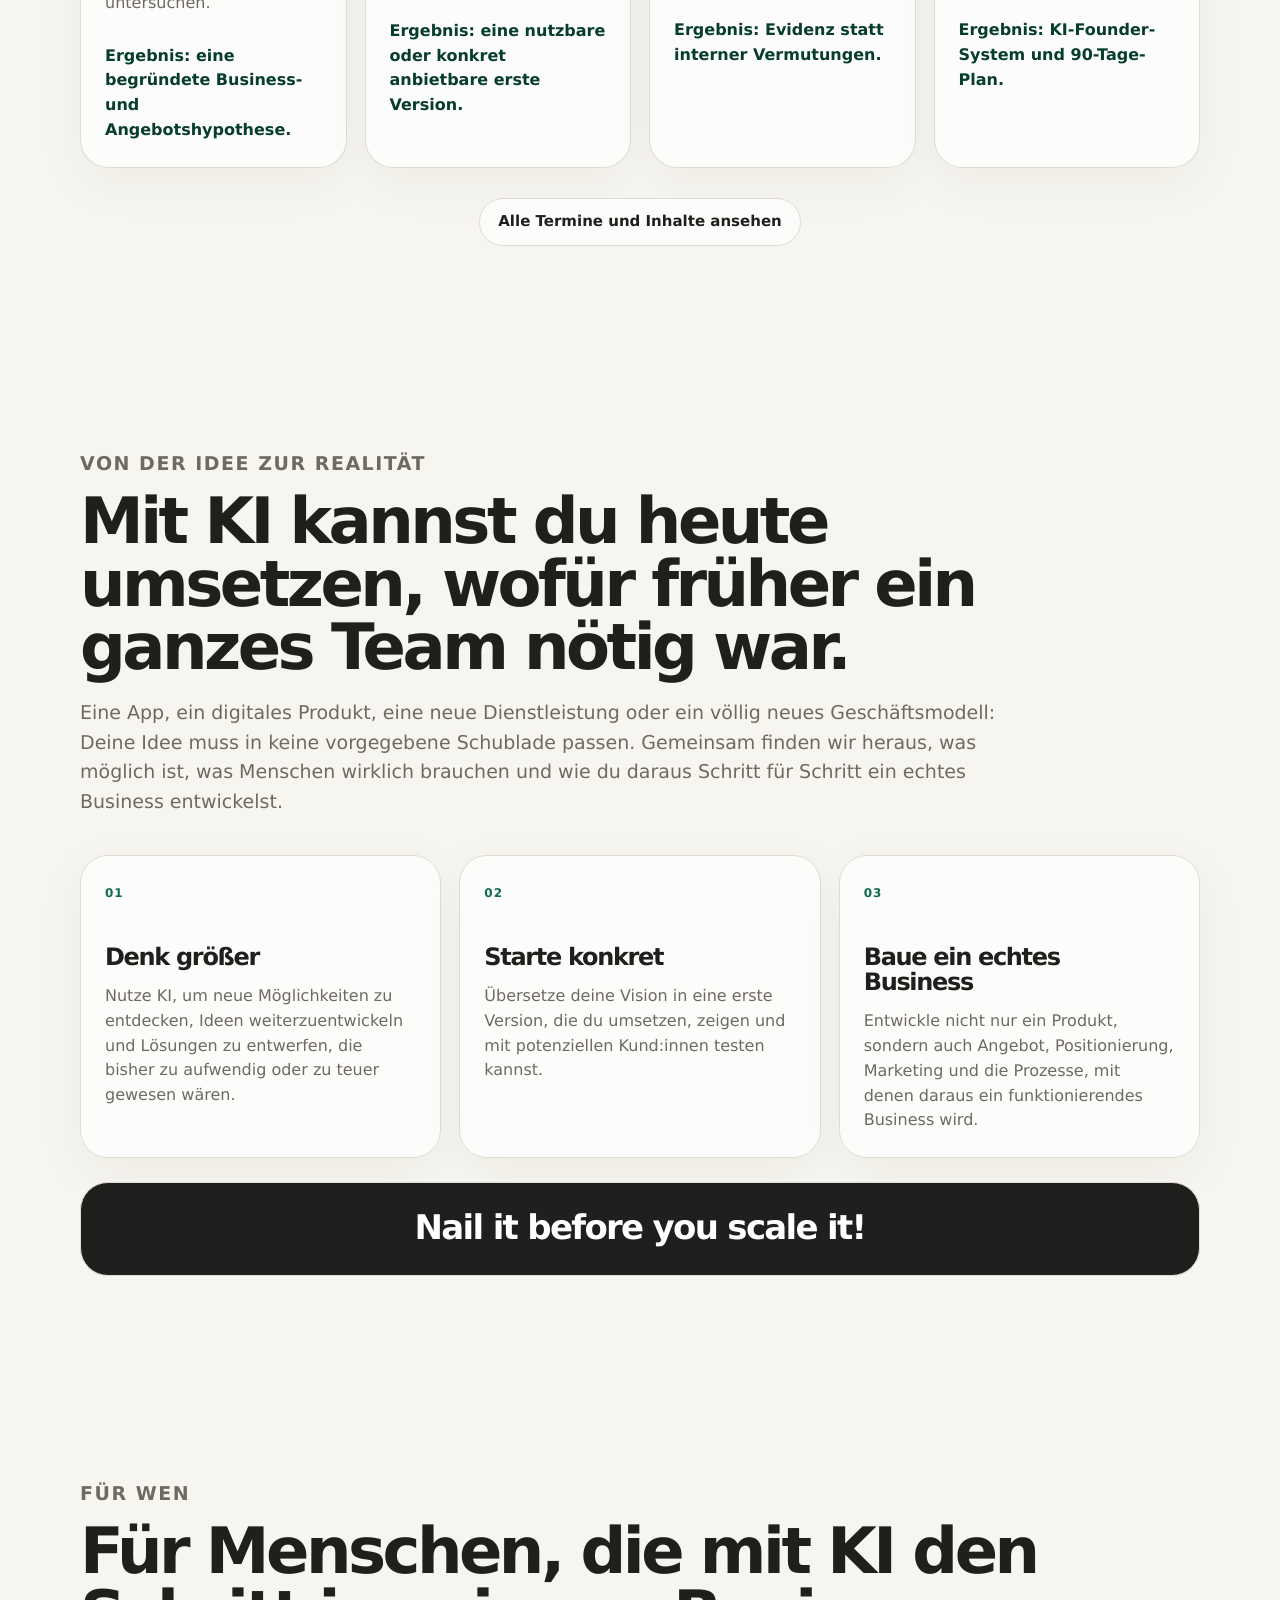
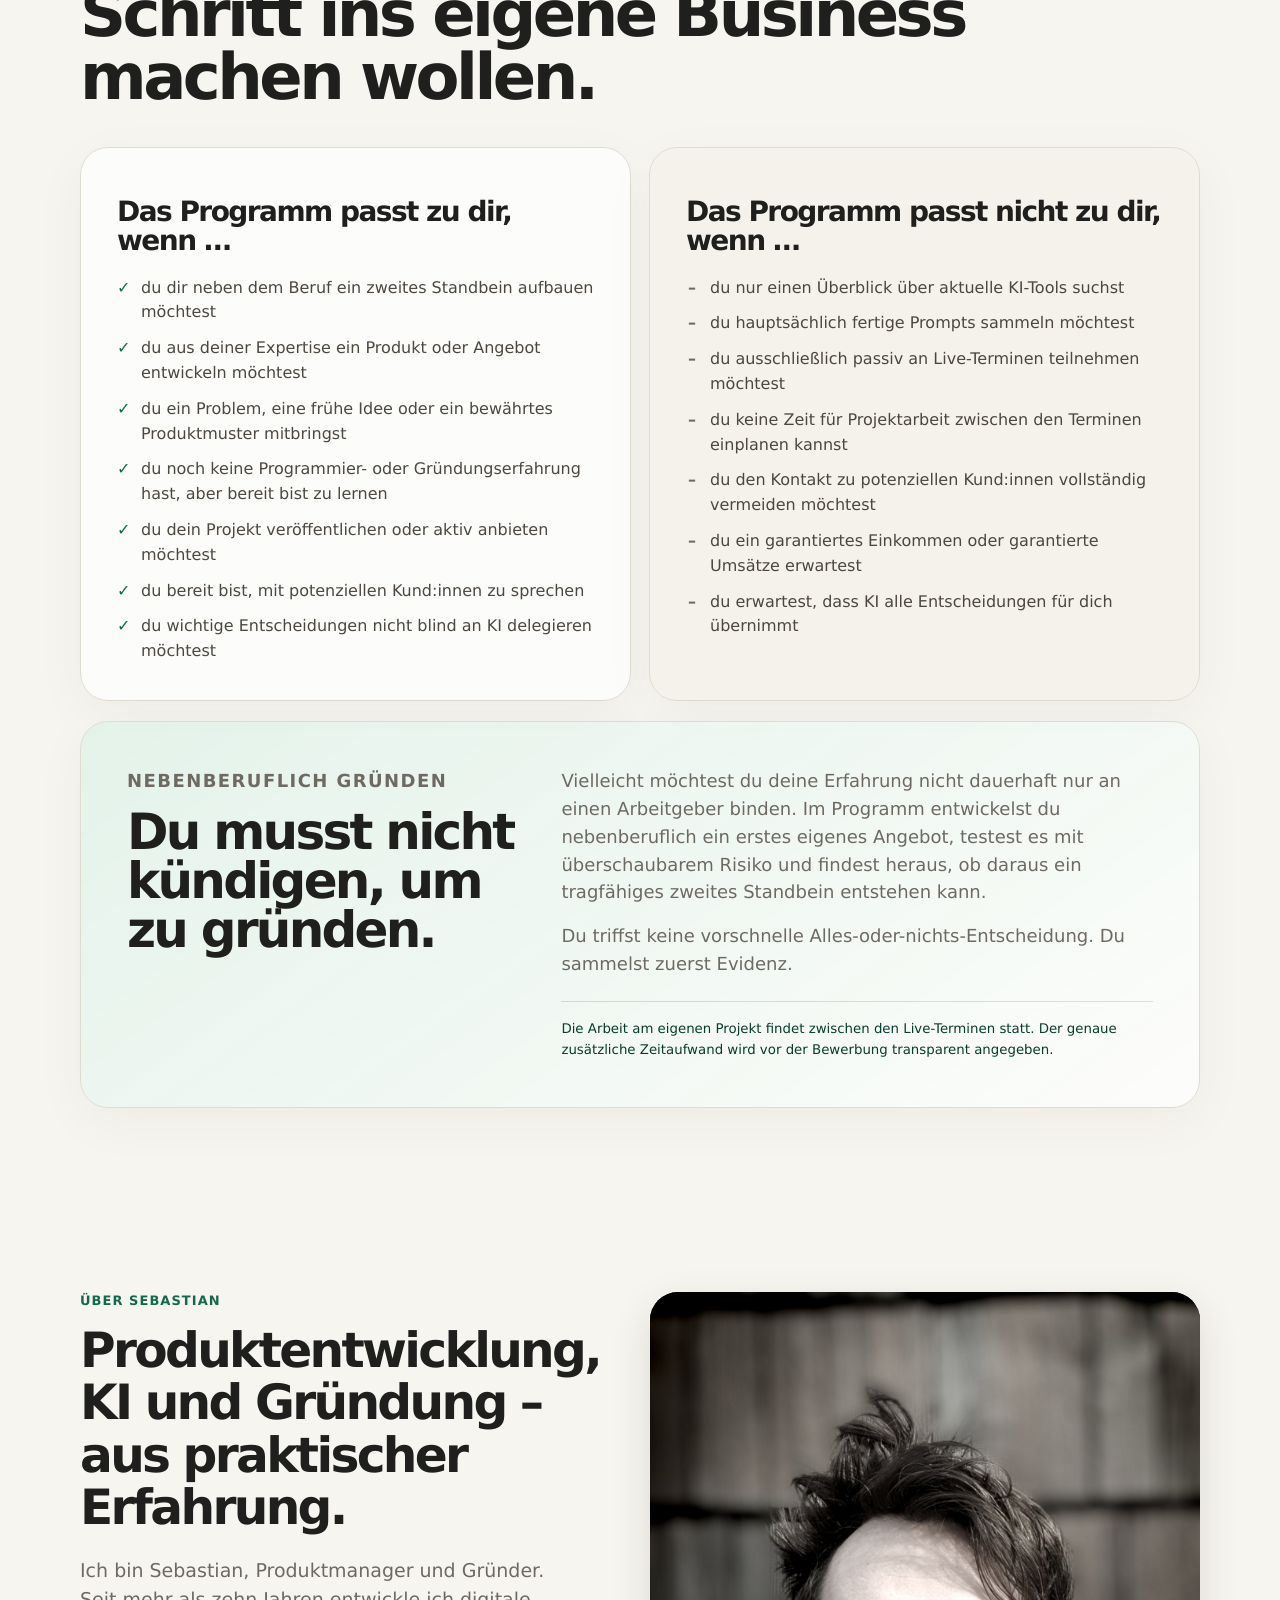
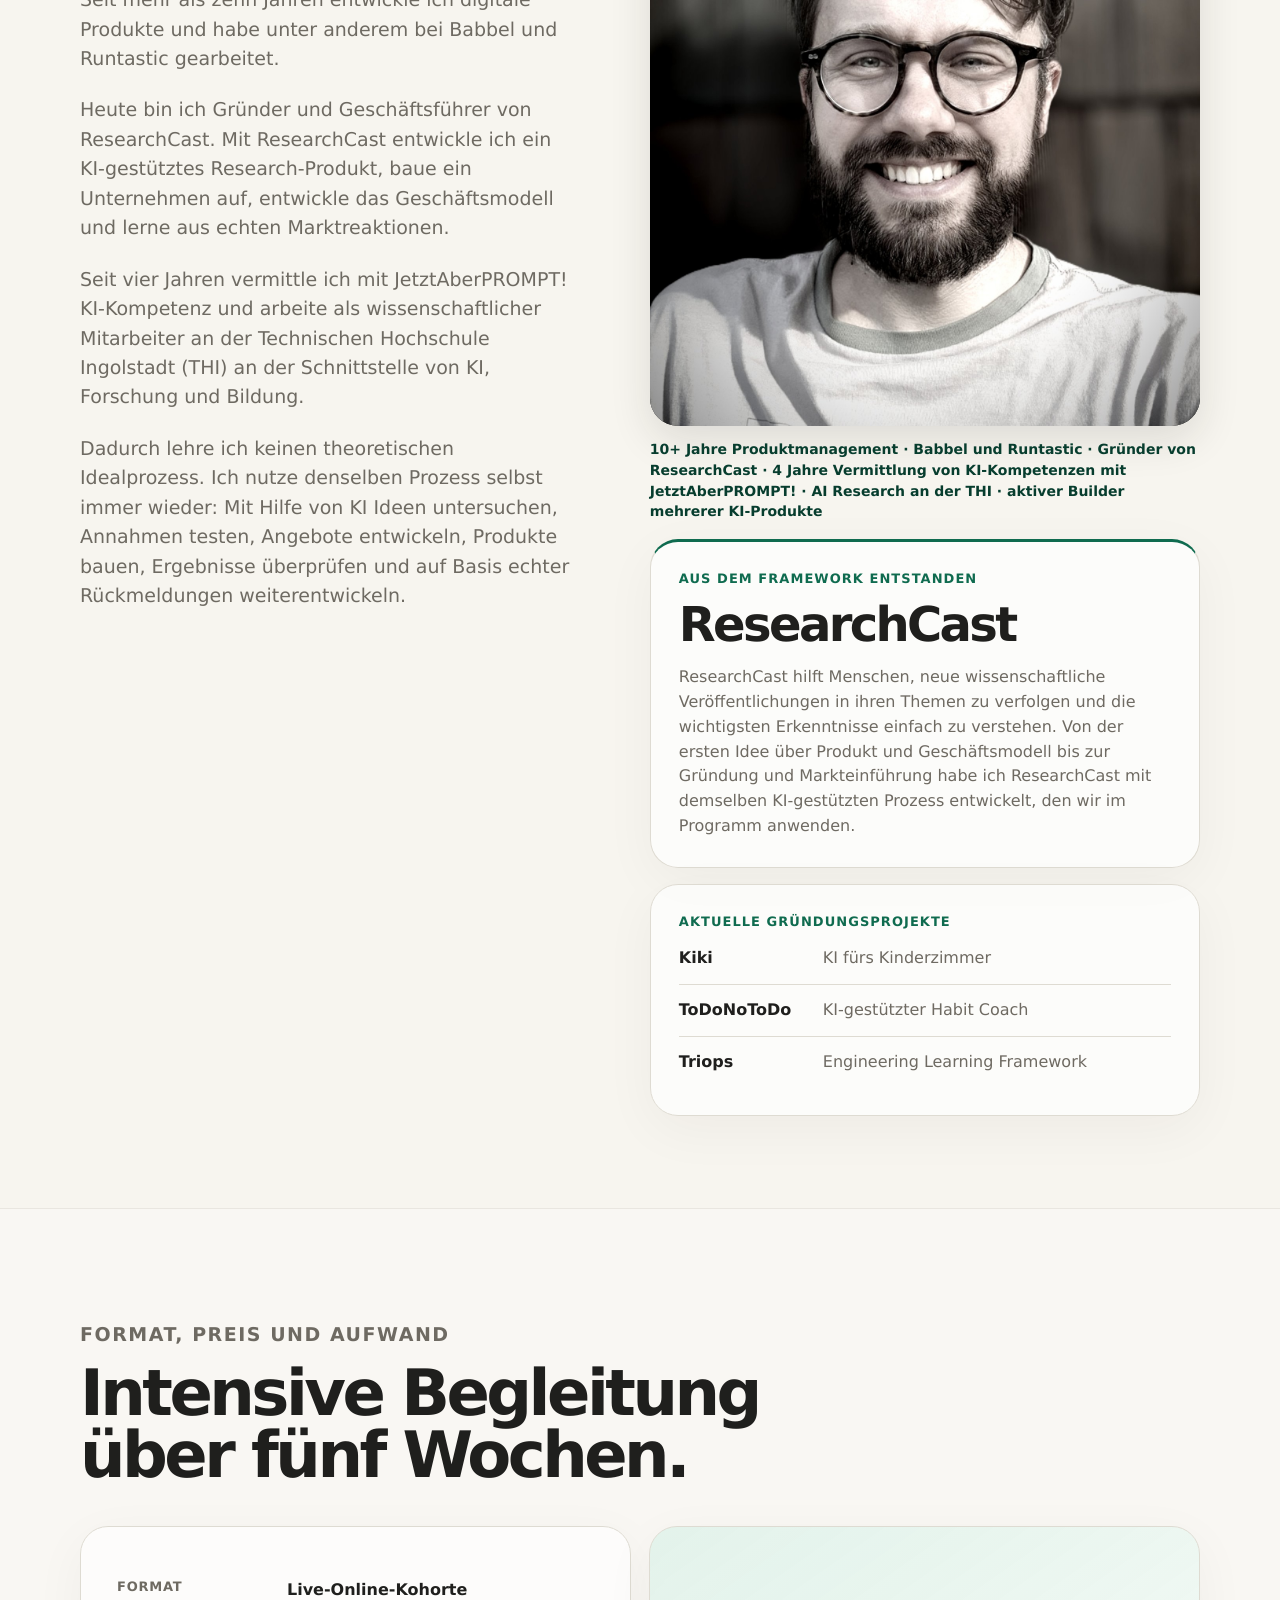
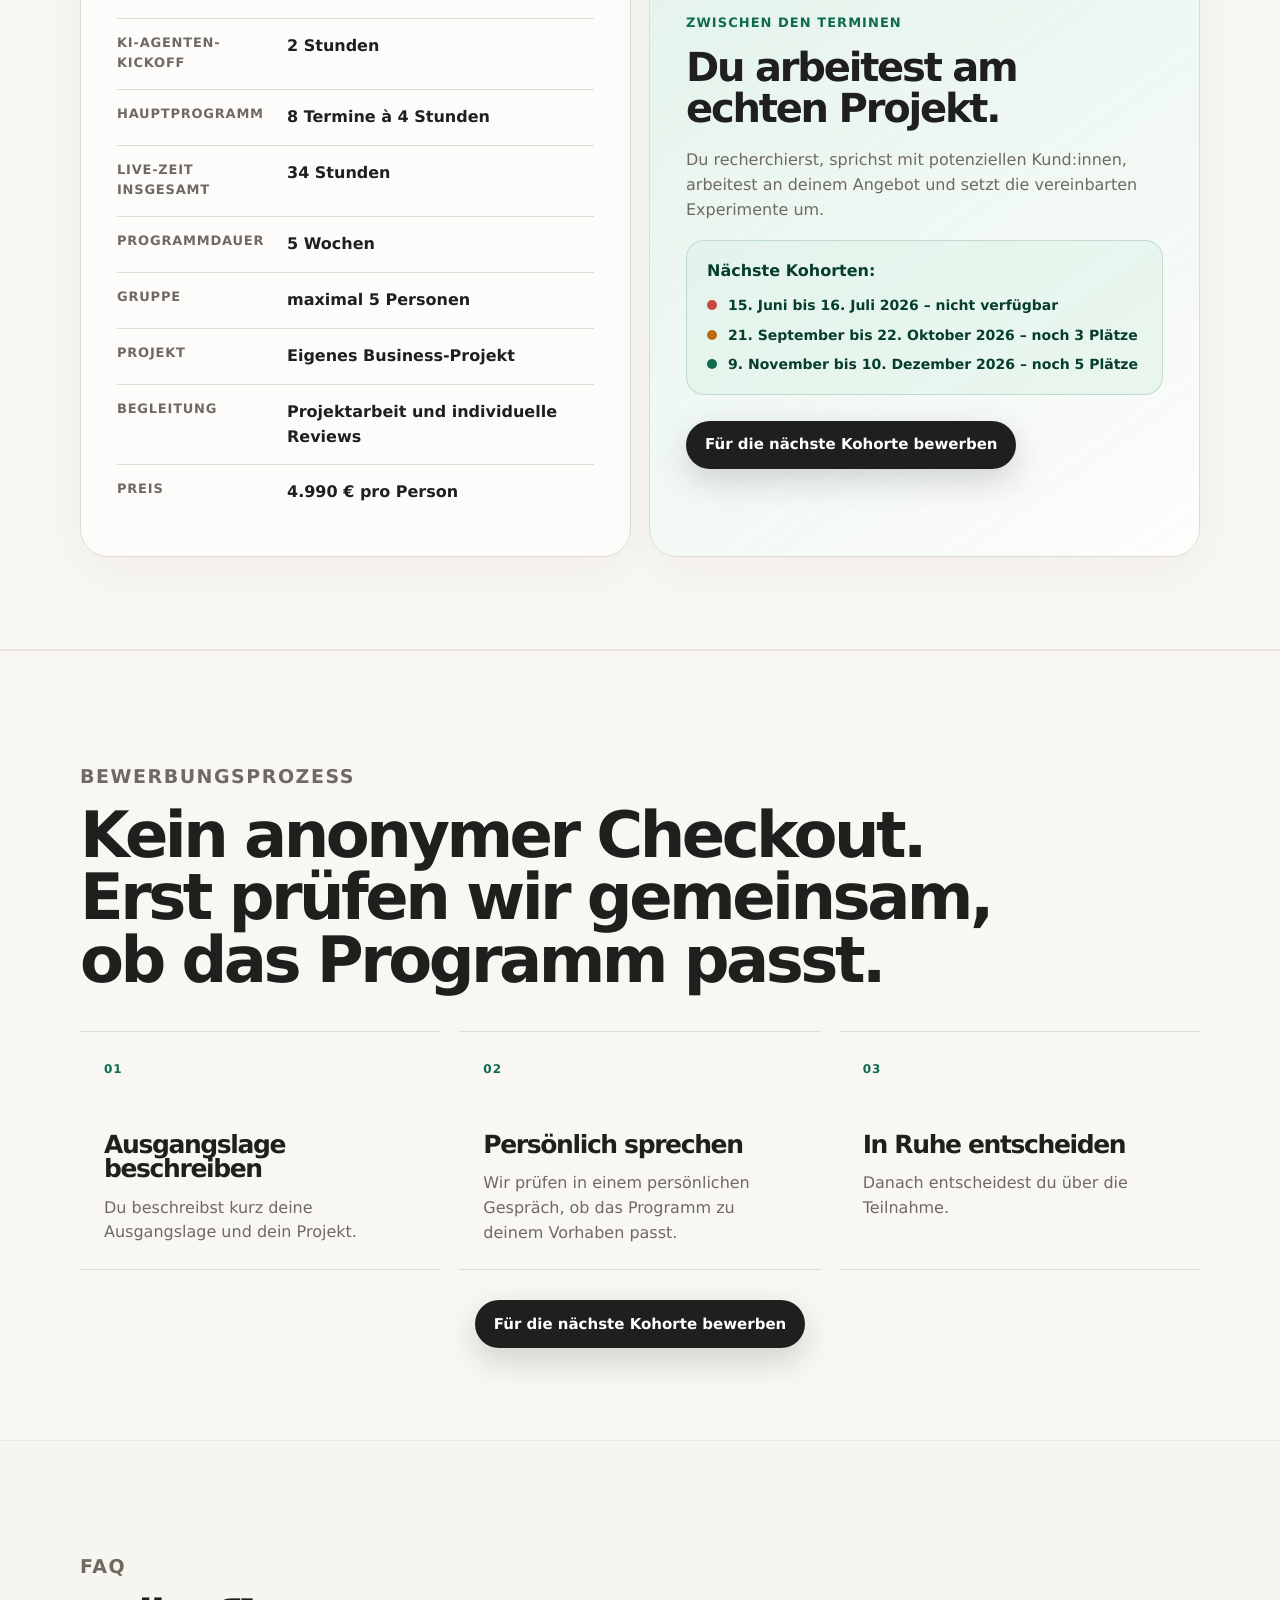
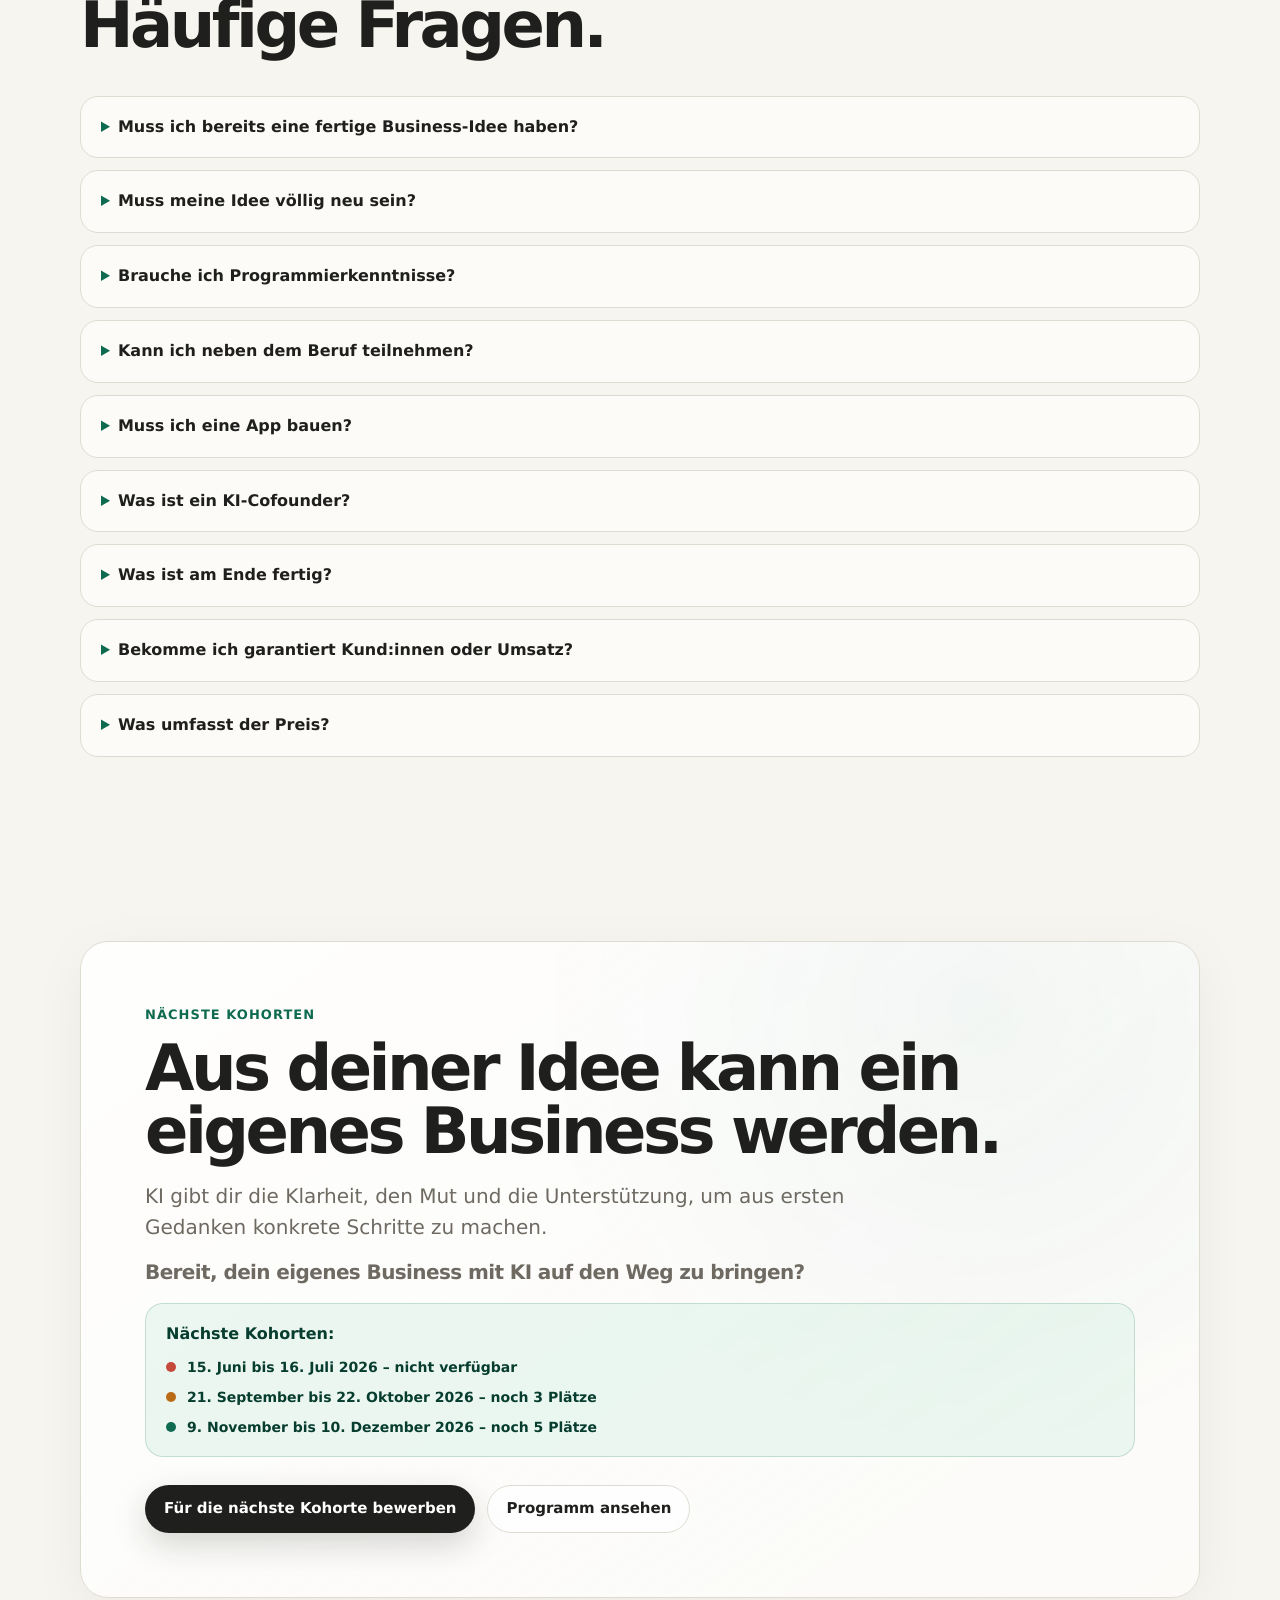
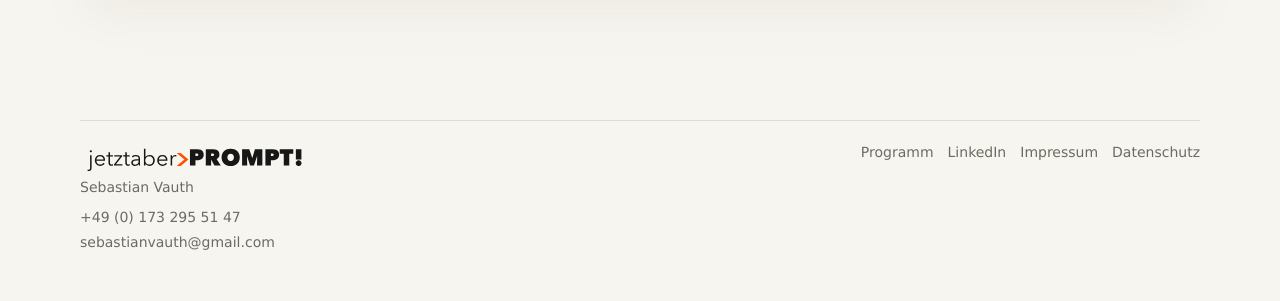
==== commit cd54ba64: "Refine coach portrait and closing copy" ====
--- a/index.html
+++ b/index.html
@@ -20,7 +20,7 @@
   <meta name="twitter:image" content="https://www.jetztaberprompt.de/assets/og-image.png" />
 
   <link rel="icon" href="assets/favicon.svg" type="image/svg+xml" />
-  <link rel="stylesheet" href="styles.css?v=20260730c" />
+  <link rel="stylesheet" href="styles.css?v=20260730e" />
   <script>document.documentElement.classList.add('js');</script>
   <script type="application/ld+json">
   {
@@ -79,7 +79,7 @@
         <figure class="hero-visual hero-portrait reveal">
           <img src="assets/sebastian-vauth-portrait.jpg" alt="Sebastian Vauth, Produktmanager, Gründer und Kursleiter" width="1400" height="1867" />
           <figcaption class="hero-portrait-caption">
-            <strong>Dein Coach: Sebastian Vauth</strong>
+            <strong>„KI wird dann wertvoll, wenn sie Menschen nicht nur schneller macht, sondern klarer, mutiger und handlungsfähiger.“</strong>
           </figcaption>
         </figure>
       </div>
@@ -209,10 +209,12 @@
           <p>Dadurch lehre ich keinen theoretischen Idealprozess. Ich nutze denselben Prozess selbst immer wieder: Mit Hilfe von KI Ideen untersuchen, Annahmen testen, Angebote entwickeln, Produkte bauen, Ergebnisse überprüfen und auf Basis echter Rückmeldungen weiterentwickeln.</p>
         </div>
         <div class="proof-stack reveal">
-          <figure class="about-portrait-small"><img src="assets/sebastian-vauth-portrait.jpg" alt="Sebastian Vauth" width="1400" height="1867" /></figure>
+          <div class="about-profile">
+            <figure class="about-portrait-small"><img src="assets/sebastian-vauth-portrait.jpg" alt="Sebastian Vauth" width="1400" height="1867" /></figure>
+            <p class="trust-line">10+ Jahre Produktmanagement · Babbel und Runtastic · Gründer von ResearchCast · 4 Jahre Vermittlung von KI-Kompetenzen mit JetztAberPROMPT! · AI Research an der THI · aktiver Builder mehrerer KI-Produkte</p>
+          </div>
           <article class="case-card primary-case"><p class="tiny-label">Aus dem Framework entstanden</p><h3>ResearchCast</h3><p>ResearchCast hilft Menschen, neue wissenschaftliche Veröffentlichungen in ihren Themen zu verfolgen und die wichtigsten Erkenntnisse einfach zu verstehen. Von der ersten Idee über Produkt und Geschäftsmodell bis zur Gründung und Markteinführung habe ich ResearchCast mit demselben KI-gestützten Prozess entwickelt, den wir im Programm anwenden.</p></article>
           <div class="project-list"><p class="tiny-label">Aktuelle Gründungsprojekte</p><div><strong>Kiki</strong><span>KI fürs Kinderzimmer</span></div><div><strong>ToDoNoToDo</strong><span>KI-gestützter Habit Coach</span></div><div><strong>Triops</strong><span>Engineering Learning Framework</span></div></div>
-          <p class="trust-line">10+ Jahre Produktmanagement · Babbel und Runtastic · Gründer von ResearchCast · 4 Jahre Vermittlung von KI-Kompetenzen mit JetztAberPROMPT! · AI Research an der THI · aktiver Builder mehrerer KI-Produkte</p>
         </div>
       </div>
     </section>
@@ -269,7 +271,9 @@
     <section class="section contact">
       <div class="container contact-card reveal">
         <p class="section-kicker">Nächste Kohorten</p>
-        <h2>Setz nicht einfach eine Idee um. Löse ein Problem, das Menschen wirklich haben.</h2>
+        <h2>Aus deiner Idee kann ein eigenes Business werden.</h2>
+        <p>KI gibt dir die Klarheit, den Mut und die Unterstützung, um aus ersten Gedanken konkrete Schritte zu machen.</p>
+        <p class="contact-emphasis"><strong>Bereit, dein eigenes Business mit KI auf den Weg zu bringen?</strong></p>
         <div class="cohort-overview" data-cohort-overview aria-live="polite"></div>
         <div class="contact-actions"><a class="button primary" href="/bewerben/" data-course-href="applicationUrl" data-course-text="primaryCta" data-track="application_cta_click" data-cta-location="closing">Für die nächste Kohorte bewerben</a><a class="button secondary" href="/kurse/prompting-up-a-business/" data-course-href="programUrl" data-course-text="secondaryCta" data-track="program_details_click" data-cta-location="closing">Programm ansehen</a></div>
       </div>
@@ -285,8 +289,6 @@
       </div>
       <div class="footer-links">
         <a href="/kurse/prompting-up-a-business/">Programm</a>
-        <a href="mailto:sebastianvauth@gmail.com?subject=Interesse%20an%201%3A1-Begleitung">1:1</a>
-        <a href="mailto:sebastianvauth@gmail.com?subject=Interesse%20an%20einem%20Inhouse-Programm">Inhouse</a>
         <a href="https://www.linkedin.com/in/sebastianvauth/" target="_blank" rel="noreferrer">LinkedIn</a>
         <a href="impressum.html">Impressum</a>
         <a href="datenschutz.html">Datenschutz</a>
@@ -294,7 +296,7 @@
     </div>
   </footer>
 
-  <script src="course-data.js?v=20260730c"></script>
-  <script src="script.js?v=20260730c"></script>
+  <script src="course-data.js?v=20260730e"></script>
+  <script src="script.js?v=20260730e"></script>
 </body>
 </html>
--- a/styles.css
+++ b/styles.css
@@ -402,11 +402,12 @@
 }
 
 .hero-portrait-caption strong {
-  max-width: 360px;
+  max-width: 470px;
   margin-top: 8px;
-  font-size: clamp(24px, 2.4vw, 34px);
-  letter-spacing: -0.045em;
-  line-height: 1.02;
+  font-size: clamp(17px, 1.65vw, 22px);
+  letter-spacing: -0.025em;
+  line-height: 1.28;
+  text-wrap: balance;
 }
 
 .hero-portrait-caption strong:only-child {
@@ -2411,10 +2412,8 @@
 }
 
 .about-portrait-small {
-  justify-self: center;
-  width: min(46%, 220px);
+  width: 100%;
   margin: 0;
-  aspect-ratio: 4 / 5;
   overflow: hidden;
   border-radius: var(--radius-lg);
   background: var(--ink);
@@ -2424,15 +2423,26 @@
 .about-portrait-small img {
   display: block;
   width: 100%;
-  height: 100%;
-  object-fit: cover;
-  object-position: 50% 34%;
+  height: auto;
+}
+
+.about-profile {
+  display: grid;
+  gap: 14px;
 }
 
 .trust-line {
   color: var(--accent-ink) !important;
   font-size: 14px !important;
   font-weight: 750;
+  line-height: 1.48;
+}
+
+.contact-card .contact-emphasis {
+  color: var(--accent-ink);
+  font-size: clamp(22px, 2.5vw, 30px);
+  letter-spacing: -.03em;
+  line-height: 1.16;
 }
 
 .facts-panel {
@@ -2634,6 +2644,15 @@
   animation: availability-pulse 2s ease-out infinite;
 }
 
+.availability-badge[data-cohort-state="limited"]::before {
+  background: var(--focus);
+}
+
+.availability-badge[data-cohort-state="available"]::before {
+  background: var(--accent);
+  animation-name: availability-pulse-green;
+}
+
 .availability-badge[data-availability-state="sold-out"] {
   border-color: rgba(150,56,45,.2);
   background: #fff0ed;
@@ -2648,6 +2667,11 @@
 @keyframes availability-pulse {
   0%, 100% { box-shadow: 0 0 0 0 rgba(185,107,22,.34); }
   50% { box-shadow: 0 0 0 7px rgba(185,107,22,0); }
+}
+
+@keyframes availability-pulse-green {
+  0%, 100% { box-shadow: 0 0 0 0 rgba(15,107,79,.28); }
+  50% { box-shadow: 0 0 0 7px rgba(15,107,79,0); }
 }
 
 @media (prefers-reduced-motion: reduce) {
@@ -2962,13 +2986,13 @@
   align-items: start;
 }
 
-.application-summary ol {
+.application-summary > ol {
   display: grid;
   gap: 0;
   margin-top: 18px;
 }
 
-.application-summary li {
+.application-summary > ol > li {
   display: grid;
   grid-template-columns: 32px 1fr;
   gap: 12px;
@@ -2977,7 +3001,7 @@
   border-bottom: 1px solid var(--line);
 }
 
-.application-summary li span {
+.application-summary > ol > li > span {
   display: grid;
   width: 28px;
   height: 28px;
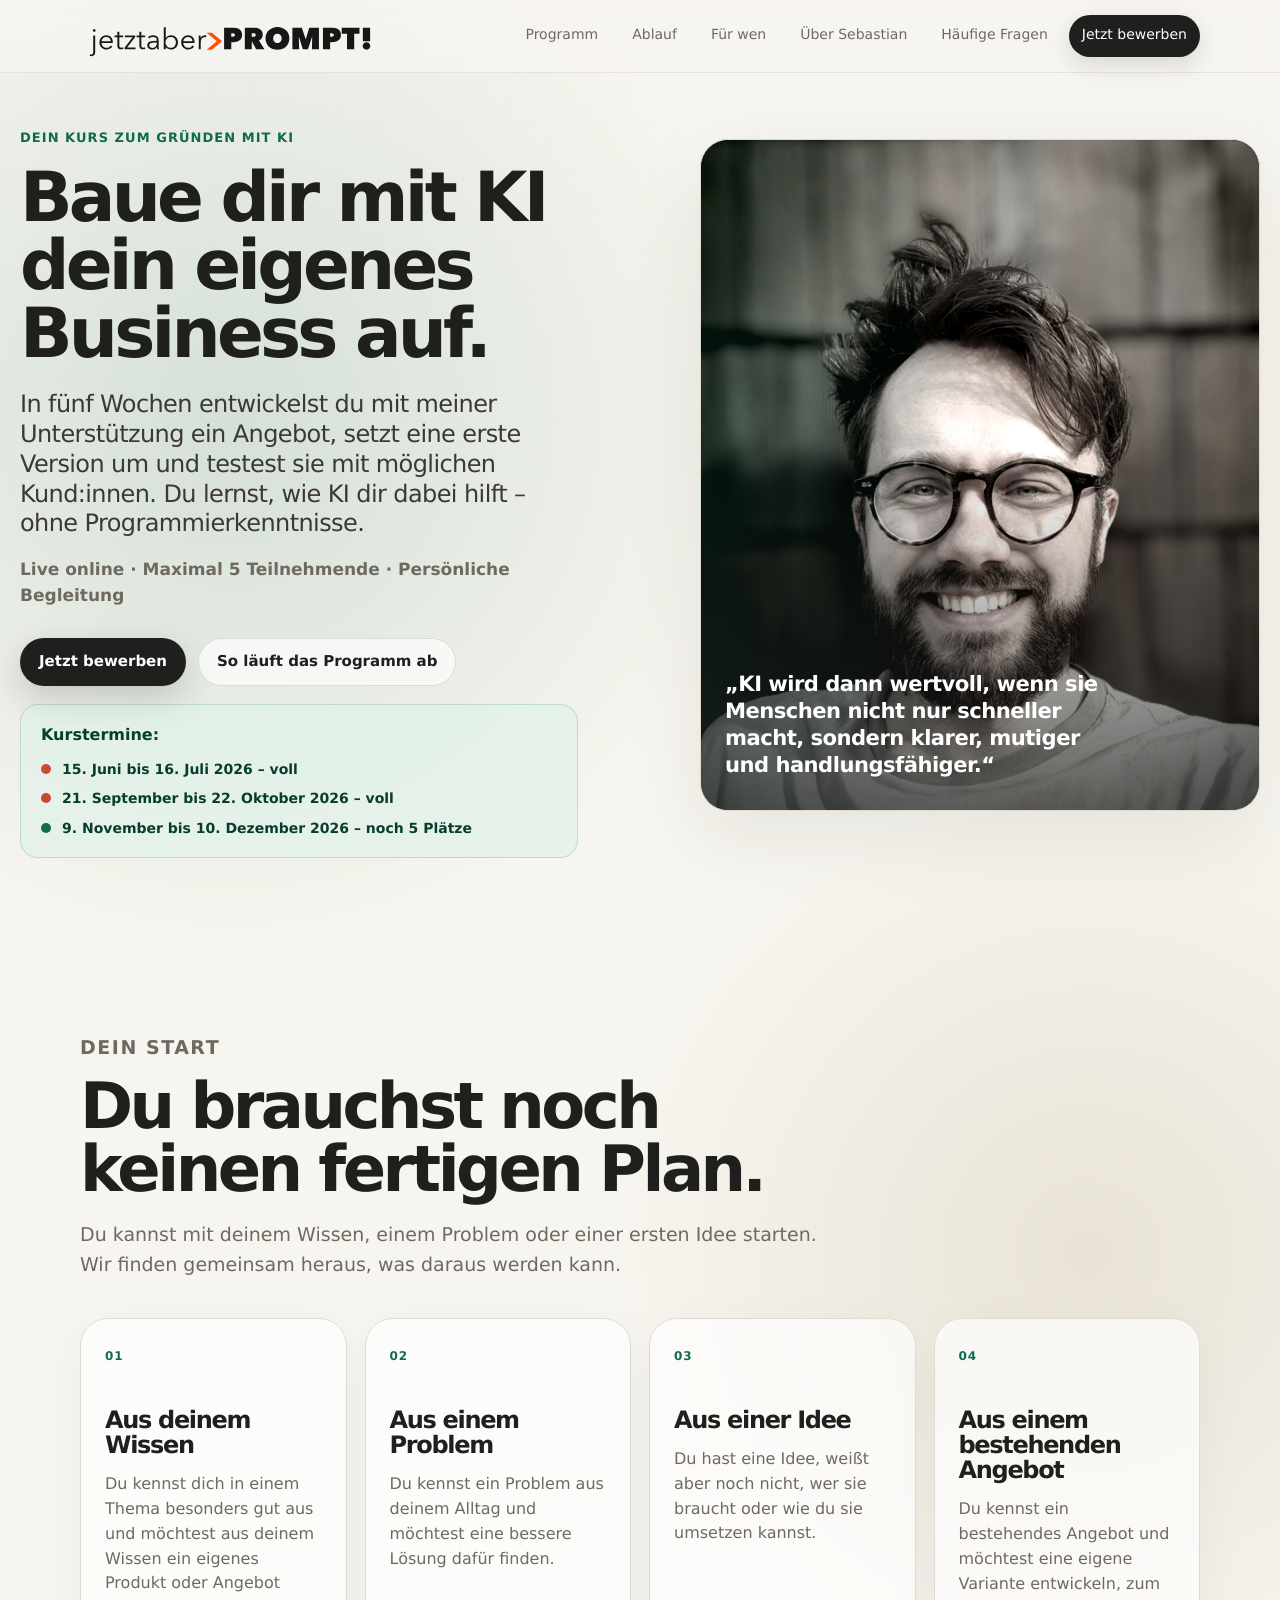
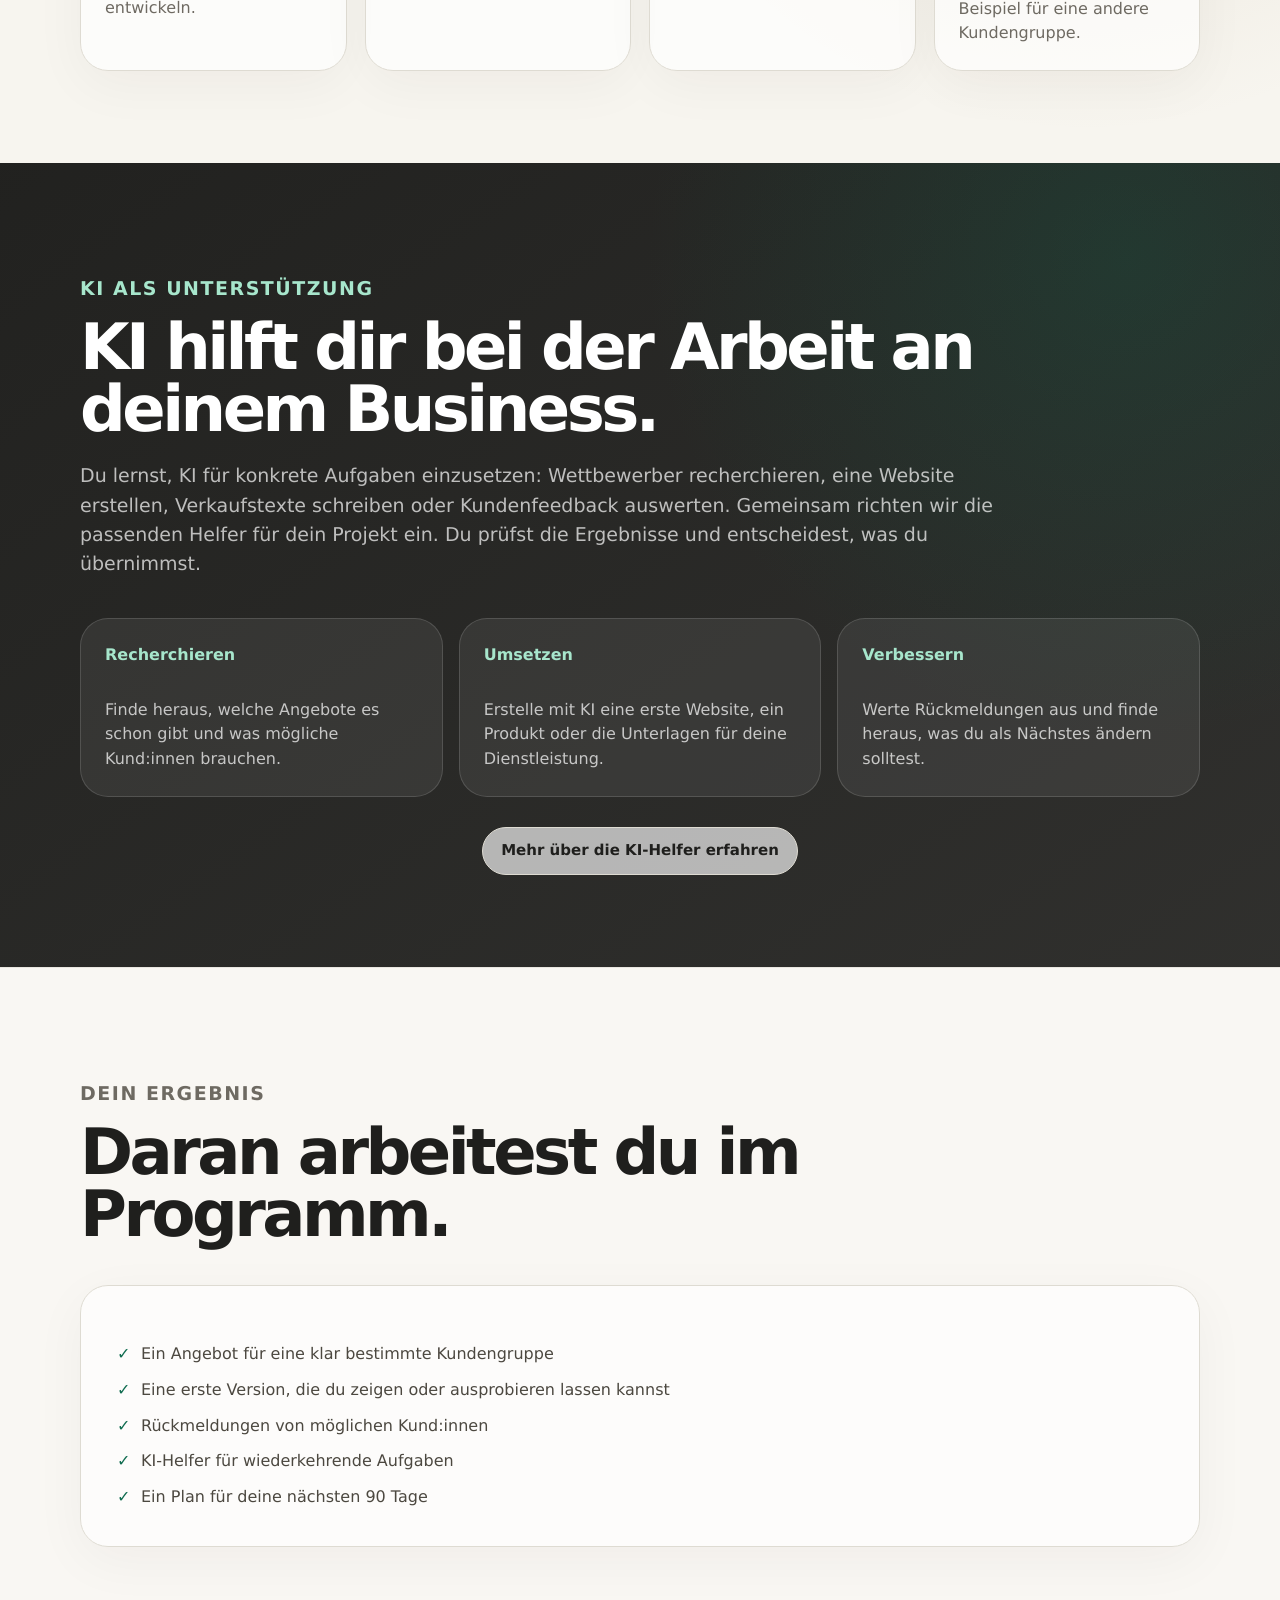
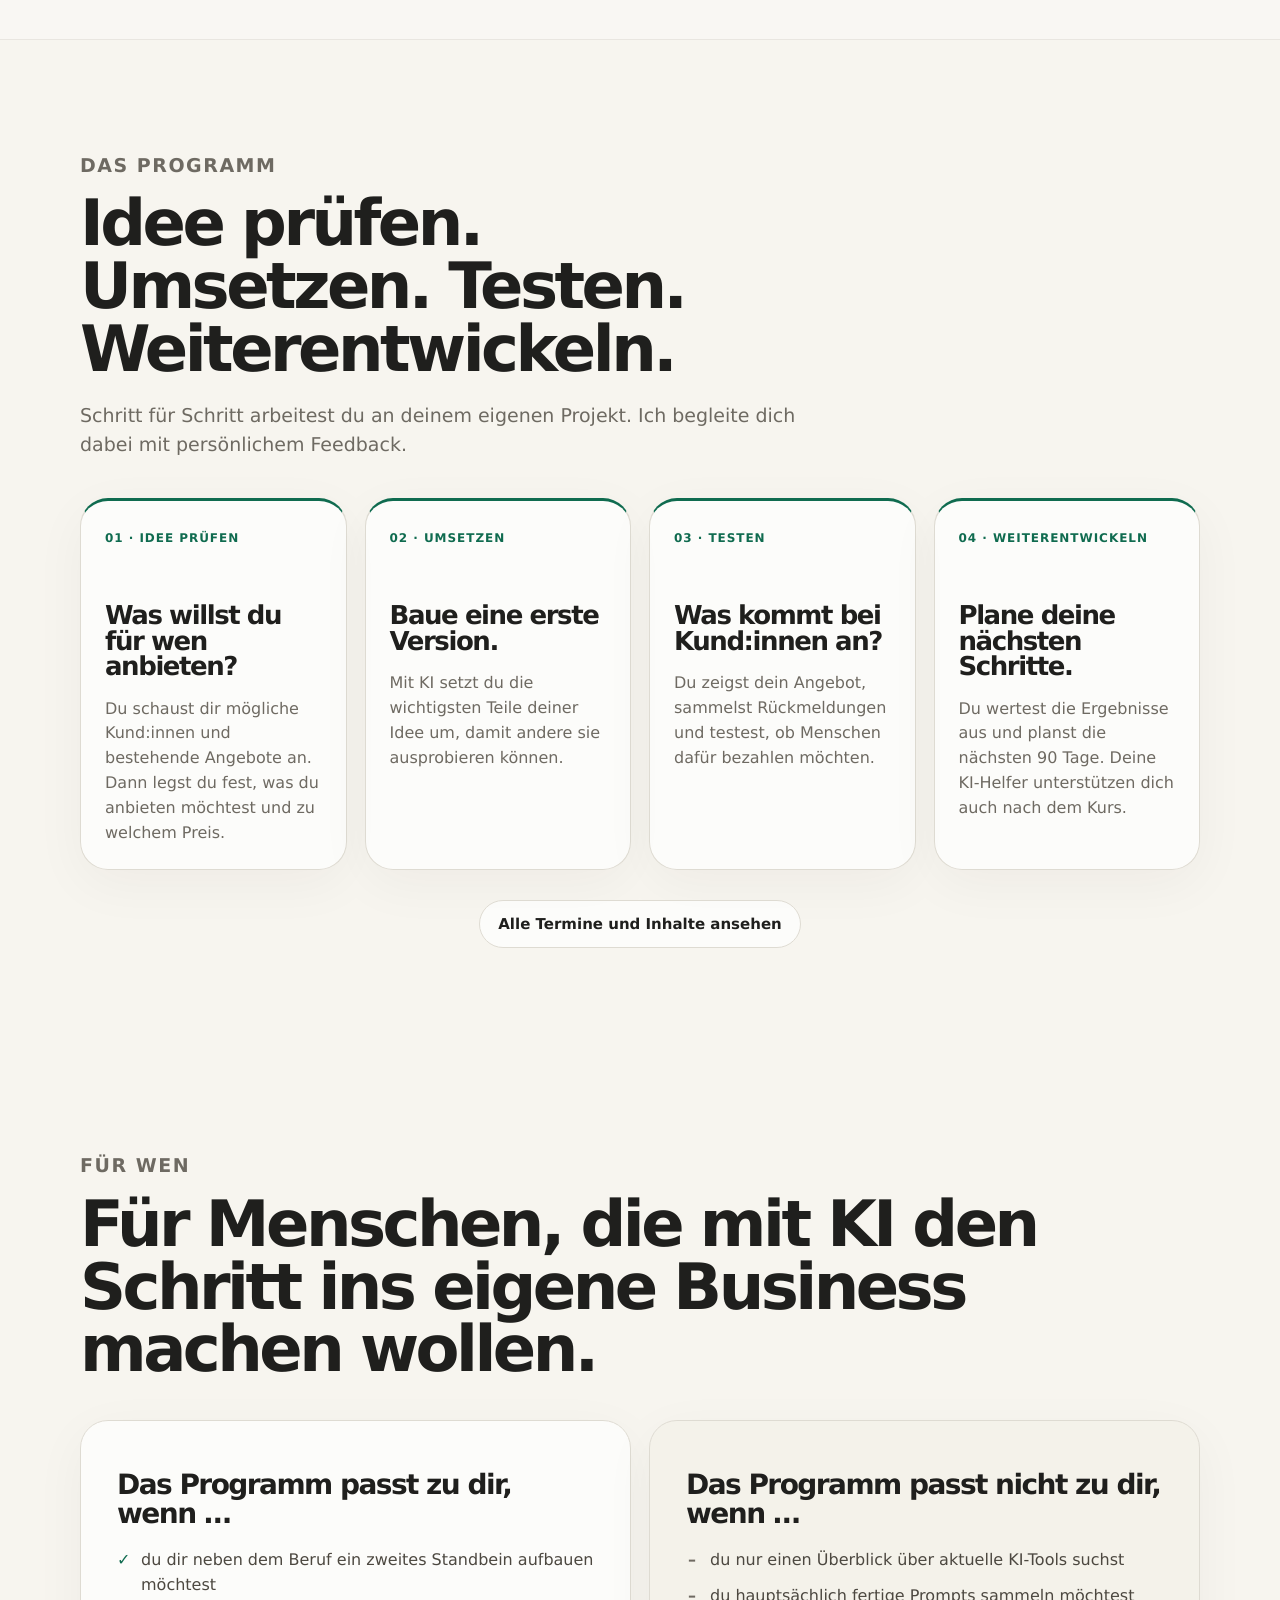
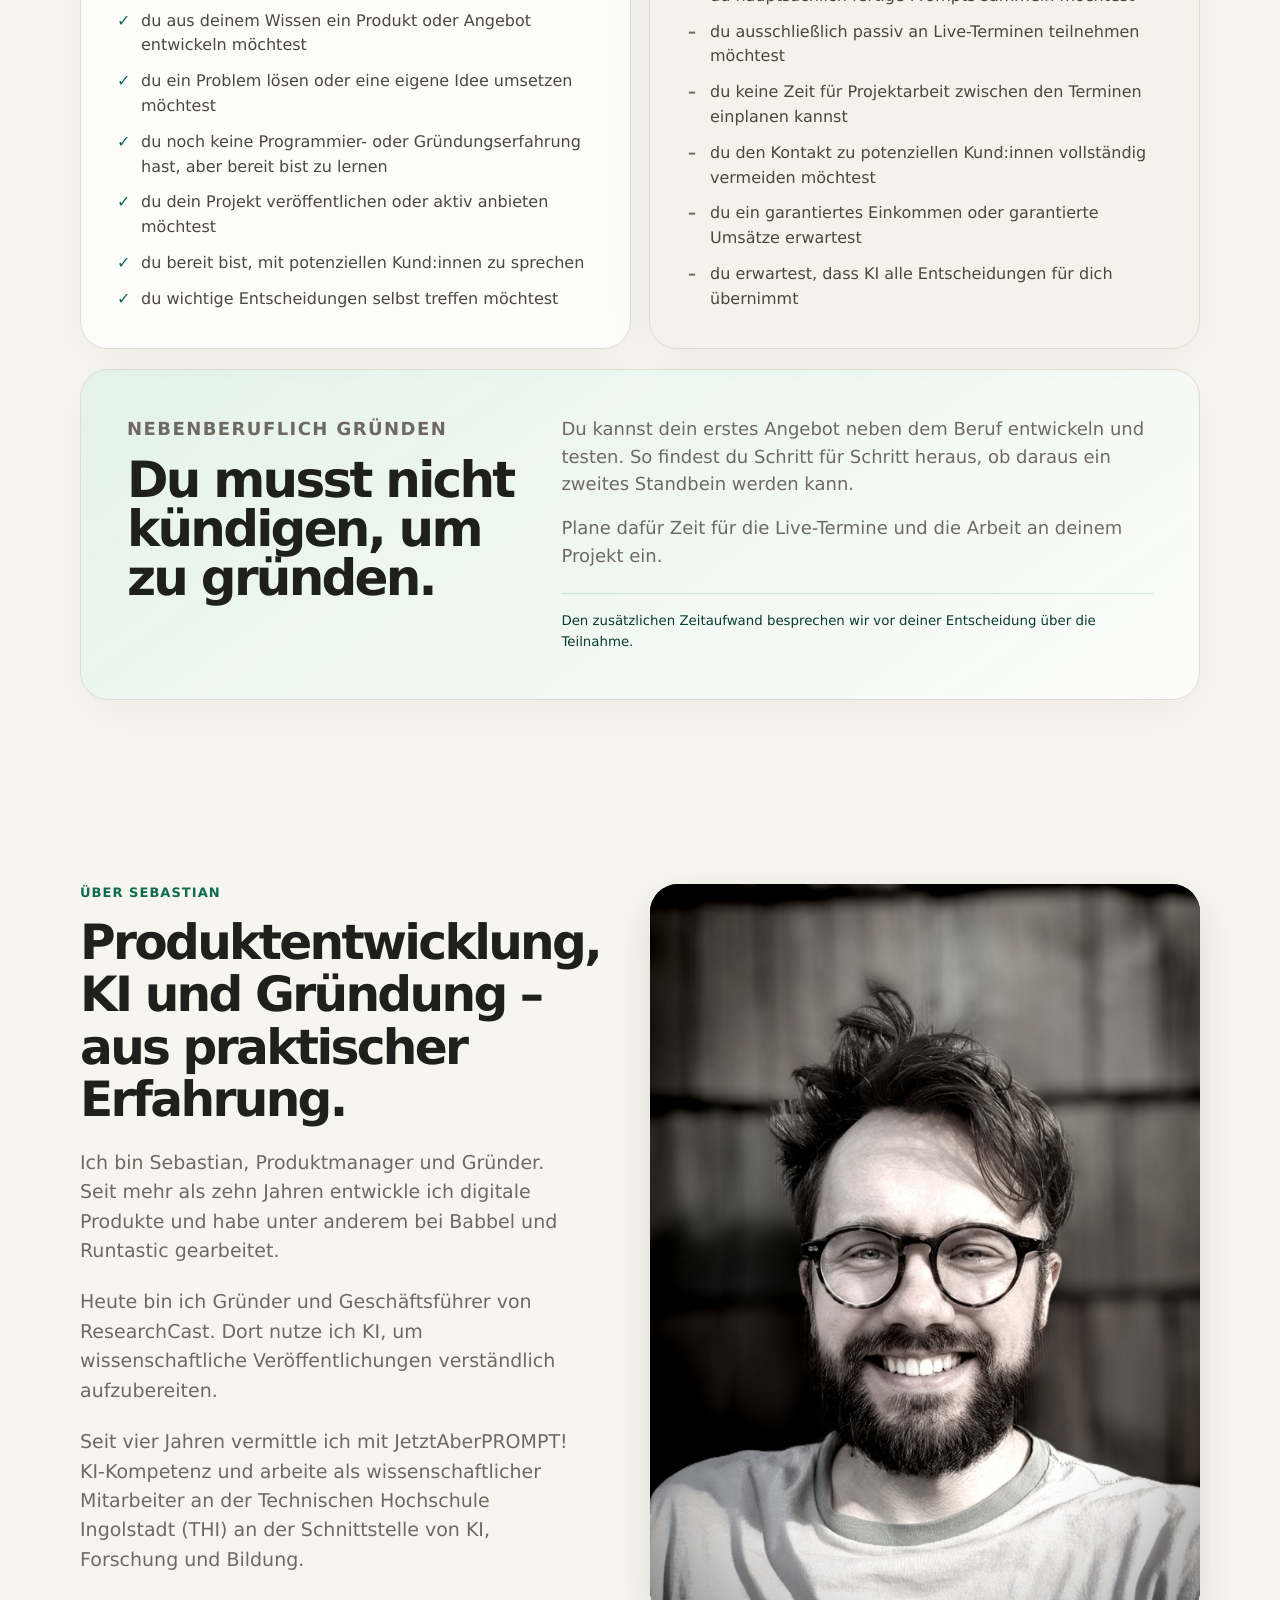
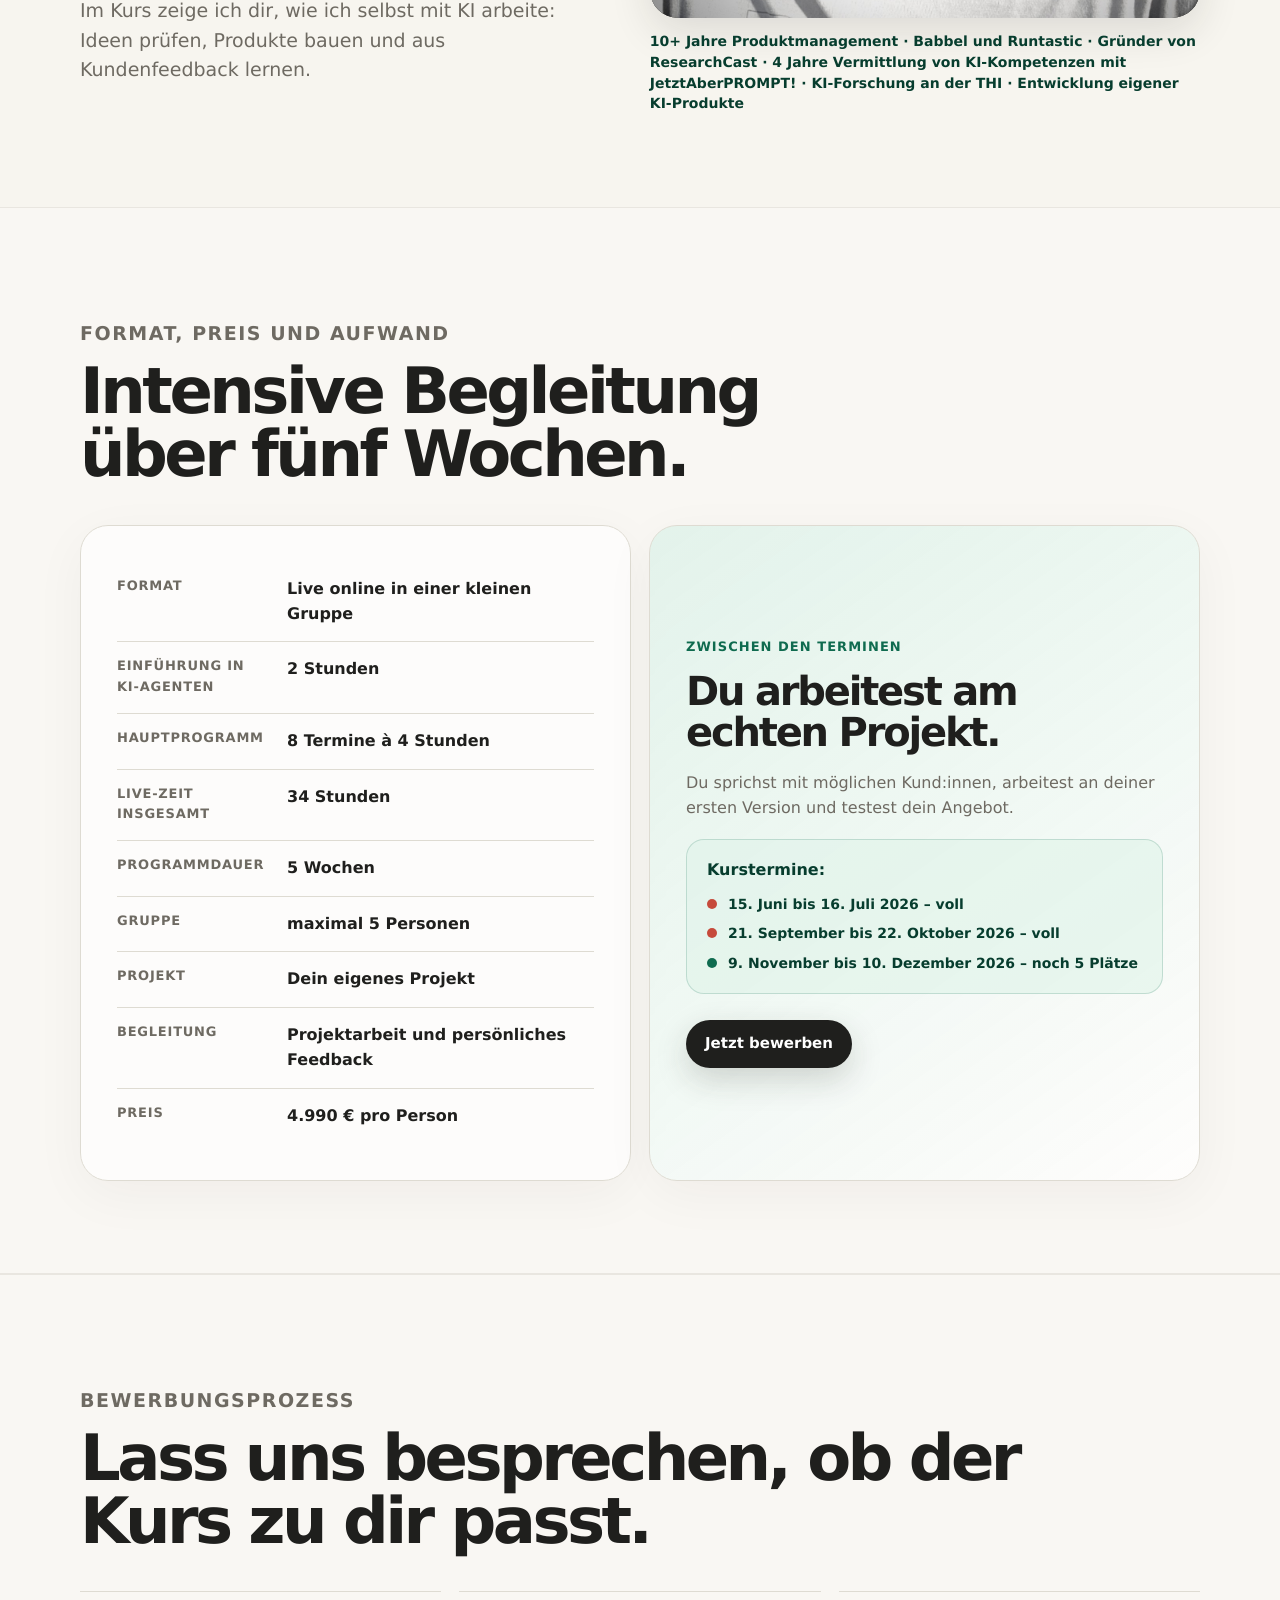
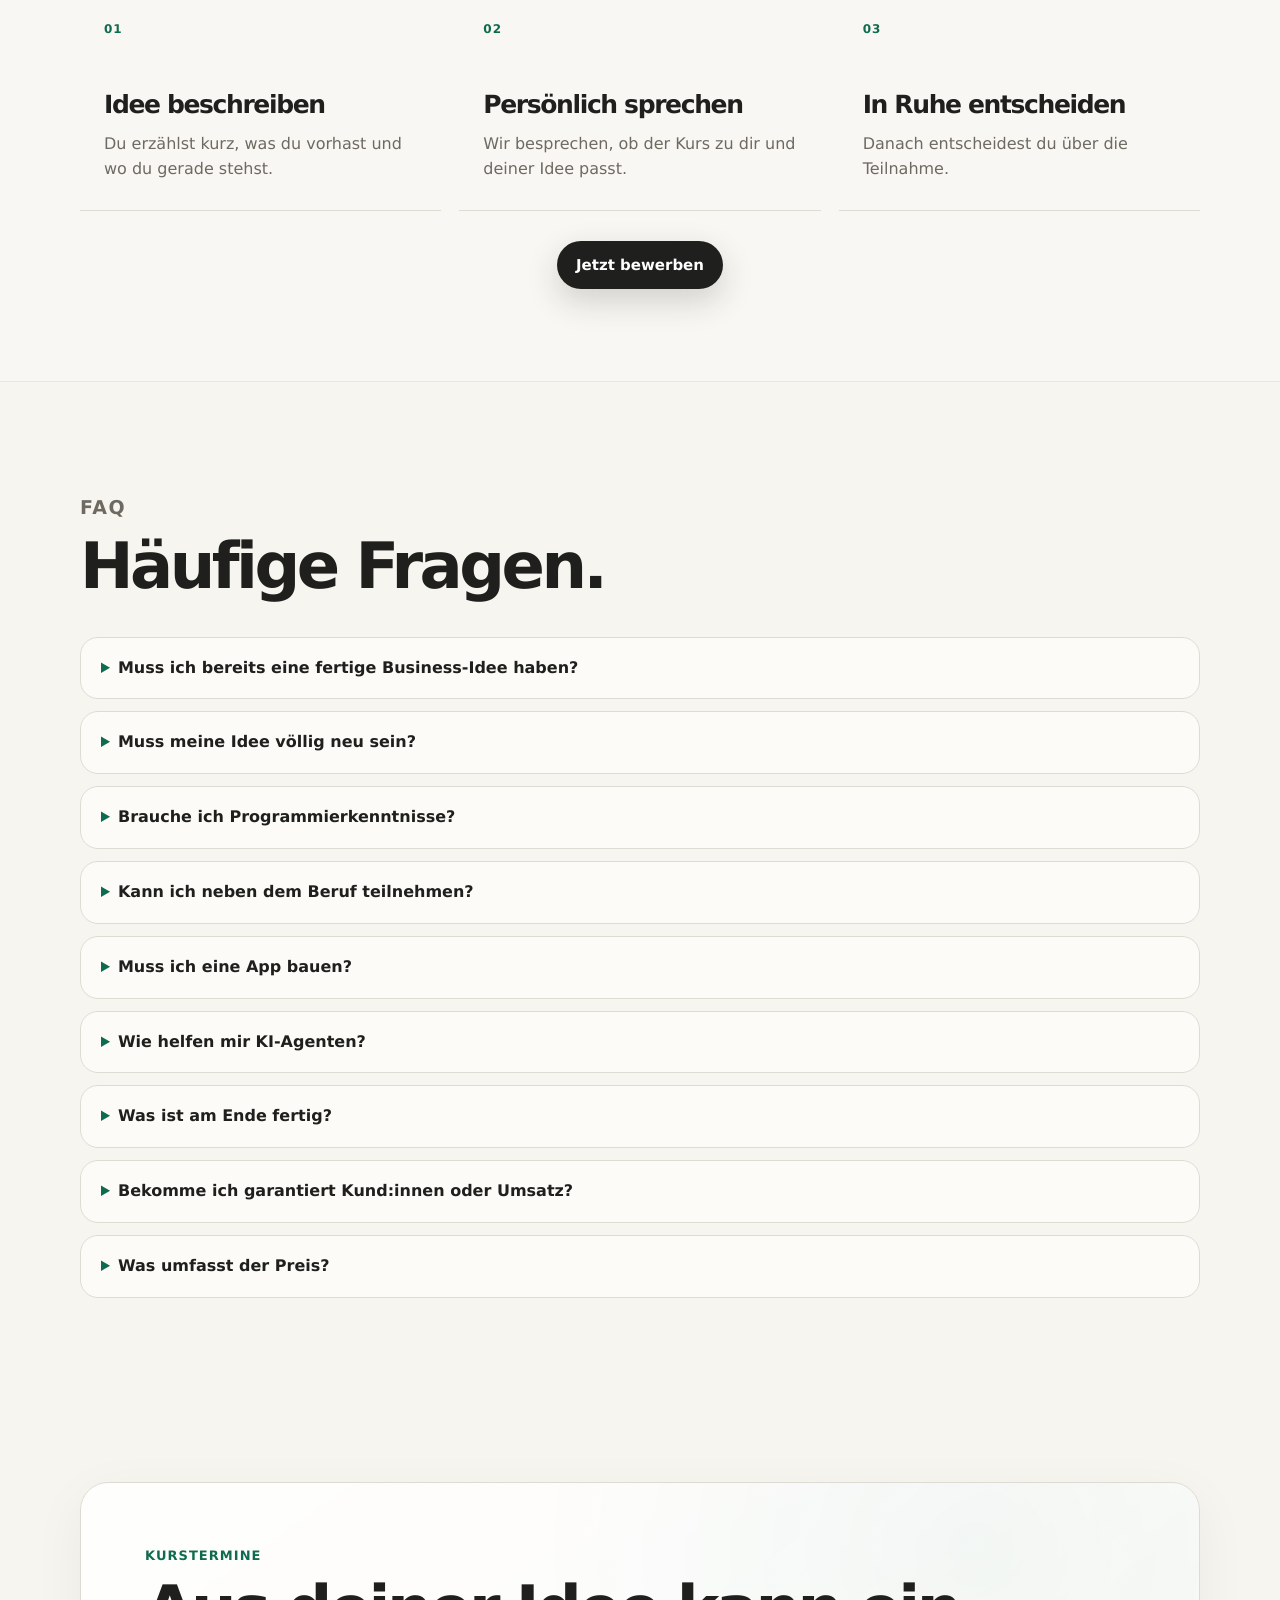
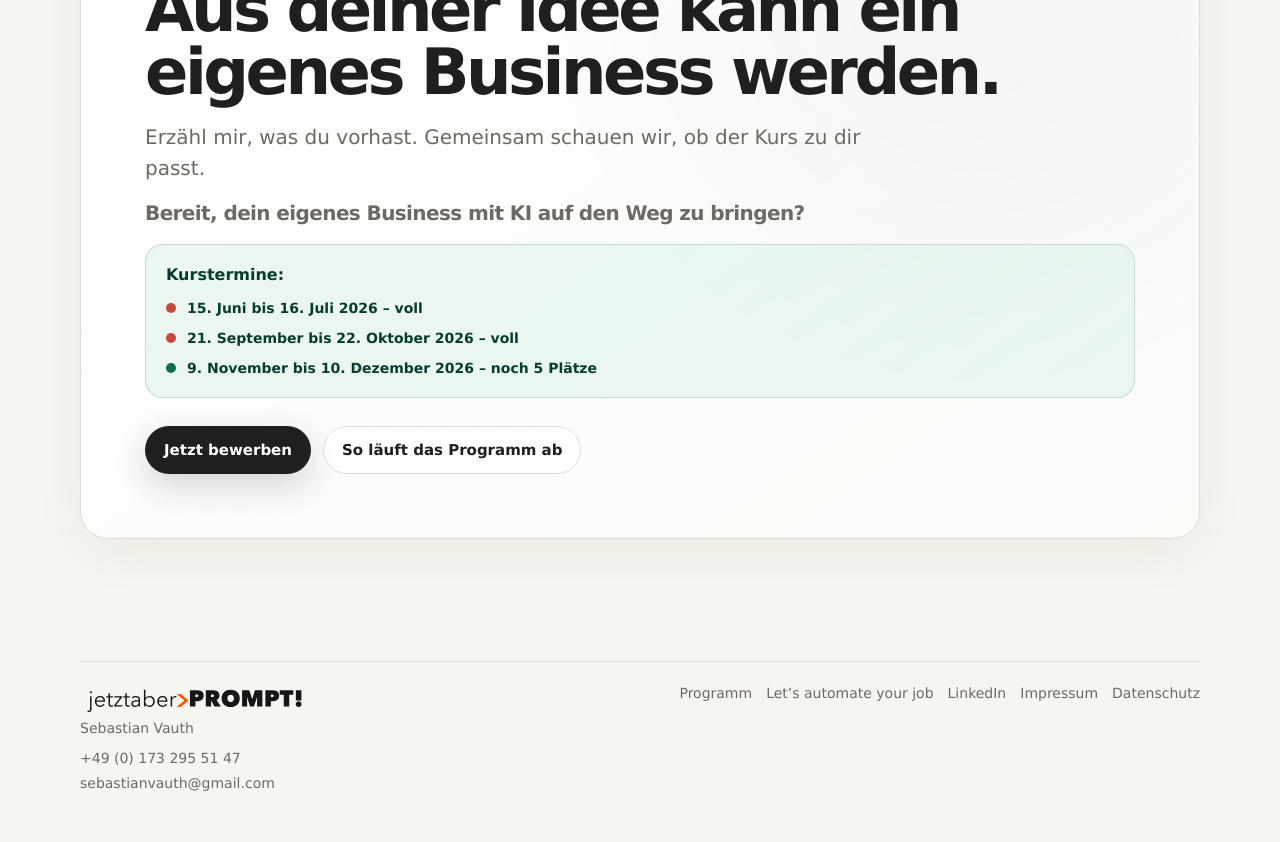
==== commit 993bb7aa: "Simplify website copy and clarify course offerings" ====
--- a/index.html
+++ b/index.html
@@ -4,19 +4,19 @@
   <meta charset="utf-8" />
   <meta name="viewport" content="width=device-width, initial-scale=1" />
   <title>Mit KI gründen: Prompting Up a Business | JetztAberPROMPT!</title>
-  <meta name="description" content="Das begleitete KI-Launch-Lab für Menschen, die mit KI ein eigenes Business entwickeln, testen, bauen und in den Markt bringen wollen." />
+  <meta name="description" content="Entwickle in fünf Wochen mit KI dein eigenes Angebot, baue eine erste Version und teste sie mit möglichen Kund:innen. Live online mit persönlicher Begleitung." />
   <meta name="theme-color" content="#f7f5ef" />
   <link rel="canonical" href="https://www.jetztaberprompt.de/" />
 
   <meta property="og:title" content="Mit KI gründen: Prompting Up a Business | JetztAberPROMPT!" />
-  <meta property="og:description" content="Das begleitete KI-Launch-Lab für Menschen, die mit KI ein eigenes Business entwickeln, testen, bauen und in den Markt bringen wollen." />
+  <meta property="og:description" content="Entwickle in fünf Wochen mit KI dein eigenes Angebot, baue eine erste Version und teste sie mit möglichen Kund:innen. Live online mit persönlicher Begleitung." />
   <meta property="og:type" content="website" />
   <meta property="og:url" content="https://www.jetztaberprompt.de/" />
   <meta property="og:image" content="https://www.jetztaberprompt.de/assets/og-image.png" />
   <meta property="og:locale" content="de_DE" />
   <meta name="twitter:card" content="summary_large_image" />
   <meta name="twitter:title" content="Mit KI gründen: Prompting Up a Business | JetztAberPROMPT!" />
-  <meta name="twitter:description" content="Baue mit KI die erste Version deines Business." />
+  <meta name="twitter:description" content="Baue dir mit KI dein eigenes Business auf." />
   <meta name="twitter:image" content="https://www.jetztaberprompt.de/assets/og-image.png" />
 
   <link rel="icon" href="assets/favicon.svg" type="image/svg+xml" />
@@ -27,7 +27,7 @@
     "@context": "https://schema.org",
     "@type": "Course",
     "name": "Prompting Up a Business",
-    "description": "Ein begleitetes KI-Launch-Lab, in dem Teilnehmende ein eigenes Business entwickeln, testen, bauen und in den Markt bringen.",
+    "description": "Ein Kurs zum Gründen mit KI, in dem Teilnehmende ein eigenes Angebot entwickeln, eine erste Version bauen und mit möglichen Kund:innen testen.",
     "url": "https://www.jetztaberprompt.de/kurse/prompting-up-a-business/",
     "provider": {
       "@type": "Person",
@@ -55,8 +55,8 @@
         <a href="#ablauf">Ablauf</a>
         <a href="#fuer-wen">Für wen</a>
         <a href="#ueber">Über Sebastian</a>
-        <a href="#faq">FAQ</a>
-        <a class="nav-cta" href="/bewerben/" data-course-href="applicationUrl" data-course-text="primaryCta" data-track="application_cta_click" data-cta-location="navigation">Für die nächste Kohorte bewerben</a>
+        <a href="#faq">Häufige Fragen</a>
+        <a class="nav-cta" href="/bewerben/" data-course-href="applicationUrl" data-course-text="primaryCta" data-track="application_cta_click" data-cta-location="navigation">Jetzt bewerben</a>
       </nav>
     </div>
   </header>
@@ -65,13 +65,13 @@
     <section class="hero section relaunch-hero">
       <div class="container hero-grid">
         <div class="hero-copy reveal">
-          <p class="eyebrow">Kein Promptkurs. Ein begleitetes KI-Launch-Programm.</p>
-          <h1>Baue mit KI die erste Version deines Business.</h1>
-          <p class="lead">Du bringst eine Idee, ein Problem, deine Expertise oder ein bewährtes Konzept mit. Gemeinsam machen wir daraus ein getestetes Angebot und eine erste verkaufbare Version – mit KI, auch neben dem Beruf und ohne Programmierkenntnisse.</p>
-          <p class="hero-support"><strong><span data-course-text="kickoffHours">2</span> Stunden KI-Agenten-Kickoff · <span data-course-text="sessionCount">8</span> Live-Sessions · maximal <span data-course-text="groupSize">5</span> Teilnehmende</strong></p>
+          <p class="eyebrow">Dein Kurs zum Gründen mit KI</p>
+          <h1>Baue dir mit KI dein eigenes Business auf.</h1>
+          <p class="lead">In fünf Wochen entwickelst du mit meiner Unterstützung ein Angebot, setzt eine erste Version um und testest sie mit möglichen Kund:innen. Du lernst, wie KI dir dabei hilft – ohne Programmierkenntnisse.</p>
+          <p class="hero-support"><strong>Live online · Maximal <span data-course-text="groupSize">5</span> Teilnehmende · Persönliche Begleitung</strong></p>
           <div class="hero-actions">
-            <a class="button primary" href="/bewerben/" data-course-href="applicationUrl" data-course-text="primaryCta" data-track="application_cta_click" data-cta-location="hero">Für die nächste Kohorte bewerben</a>
-            <a class="button secondary" href="/kurse/prompting-up-a-business/" data-course-href="programUrl" data-course-text="secondaryCta" data-track="program_details_click" data-cta-location="hero">Programm ansehen</a>
+            <a class="button primary" href="/bewerben/" data-course-href="applicationUrl" data-course-text="primaryCta" data-track="application_cta_click" data-cta-location="hero">Jetzt bewerben</a>
+            <a class="button secondary" href="/kurse/prompting-up-a-business/" data-course-href="programUrl" data-course-text="secondaryCta" data-track="program_details_click" data-cta-location="hero">So läuft das Programm ab</a>
           </div>
           <div class="cohort-overview" data-cohort-overview aria-live="polite"></div>
         </div>
@@ -89,98 +89,59 @@
       <div class="container">
         <div class="section-head reveal">
           <p class="section-kicker">Dein Start</p>
-          <h2>Ein guter Ausgangspunkt reicht.</h2>
-          <p>Du musst weder ein fertiges Geschäftsmodell noch umfassende Markt- oder Programmierkenntnisse mitbringen. Im Programm kannst du aus vier unterschiedlichen Situationen starten.</p>
+          <h2>Du brauchst noch keinen fertigen Plan.</h2>
+          <p>Du kannst mit deinem Wissen, einem Problem oder einer ersten Idee starten. Wir finden gemeinsam heraus, was daraus werden kann.</p>
         </div>
         <div class="source-grid">
-          <article class="content-card reveal"><span>01</span><h3>Aus deiner Expertise</h3><p>Du kennst dich in einem Thema besonders gut aus und möchtest aus deinem Wissen ein eigenes Produkt oder Angebot entwickeln.</p></article>
-          <article class="content-card reveal"><span>02</span><h3>Aus einem Problem</h3><p>Du erlebst selbst ein wiederkehrendes Problem oder hast bei anderen beobachtet, dass etwas unnötig kompliziert, teuer oder schlecht gelöst ist.</p></article>
-          <article class="content-card reveal"><span>03</span><h3>Aus einer Idee</h3><p>Du hast eine interessante Produkt- oder Geschäftsidee, aber noch wenig Wissen über Zielgruppe, Markt, Preis oder technische Umsetzung.</p></article>
-          <article class="content-card reveal"><span>04</span><h3>Aus einem bewährten Muster</h3><p>Du möchtest eine erfolgreiche App, Dienstleistung oder Geschäftslogik verstehen und als eigenständige Lösung für eine andere Zielgruppe oder einen anderen Kontext adaptieren.</p></article>
-        </div>
-      </div>
-    </section>
-
-    <section class="section problem-section">
+          <article class="content-card reveal"><span>01</span><h3>Aus deinem Wissen</h3><p>Du kennst dich in einem Thema besonders gut aus und möchtest aus deinem Wissen ein eigenes Produkt oder Angebot entwickeln.</p></article>
+          <article class="content-card reveal"><span>02</span><h3>Aus einem Problem</h3><p>Du kennst ein Problem aus deinem Alltag und möchtest eine bessere Lösung dafür finden.</p></article>
+          <article class="content-card reveal"><span>03</span><h3>Aus einer Idee</h3><p>Du hast eine Idee, weißt aber noch nicht, wer sie braucht oder wie du sie umsetzen kannst.</p></article>
+          <article class="content-card reveal"><span>04</span><h3>Aus einem bestehenden Angebot</h3><p>Du kennst ein bestehendes Angebot und möchtest eine eigene Variante entwickeln, zum Beispiel für eine andere Kundengruppe.</p></article>
+        </div>
+      </div>
+    </section>
+
+    <section class="section cofounder-section" id="ki-cofounder">
       <div class="container">
         <div class="section-head wide reveal">
-          <h2>Eine Idee umzusetzen ist heute leicht. Ein Business daraus zu machen, nicht.</h2>
-          <p>Mit KI entstehen schnell Konzepte, Websites, Produkte und Automationen. Entscheidend ist, ob du ein relevantes Problem löst, ein überzeugendes Angebot entwickelst und echte Nachfrage findest.</p>
-        </div>
-        <div class="five-grid">
-          <article class="factor-card reveal"><span>01</span><h3>Ein relevantes Problem</h3><p>Es gibt einen nachvollziehbaren Grund, warum Menschen eine neue oder bessere Lösung brauchen.</p></article>
-          <article class="factor-card reveal"><span>02</span><h3>Ein überzeugendes Angebot</h3><p>Eine klar definierte Zielgruppe versteht, welchen konkreten Nutzen sie erhält.</p></article>
-          <article class="factor-card reveal"><span>03</span><h3>Eine funktionierende erste Lösung</h3><p>Das Angebot kann tatsächlich ausprobiert, genutzt oder gekauft werden.</p></article>
-          <article class="factor-card reveal"><span>04</span><h3>Ein realistischer Weg zu Kund:innen</h3><p>Es gibt einen überprüfbaren Weg von Aufmerksamkeit zu Gesprächen, Nutzung und Kaufentscheidungen.</p></article>
-          <article class="factor-card accent-card reveal"><span>05</span><h3>Ein verlässliches KI-Cofounder-System</h3><p>Recherche, Planung, Umsetzung und Betrieb werden durch klar eingerichtete KI-Agenten, Kontext, Werkzeuge und Qualitätskontrollen unterstützt.</p></article>
-        </div>
-        <p class="section-closing reveal"><strong>Prompting Up a Business verbindet diese fünf Bestandteile in einem begleiteten Aufbauprozess.</strong></p>
-      </div>
-    </section>
-
-    <section class="section cofounder-section" id="ki-cofounder">
-      <div class="container">
-        <div class="section-head wide reveal">
-          <p class="section-kicker">Dein KI-Founder-System</p>
-          <h2>Baue dein Business – und deinen persönlichen KI-Cofounder.</h2>
-          <p>Ein KI-Cofounder ist kein magischer Chatbot und kein autonomer Geschäftsführer. Er ist ein von dir gesteuertes System aus spezialisierten Agenten, dauerhaftem Projektkontext, passenden Werkzeugen, klaren Arbeitsaufträgen und definierten Qualitätskontrollen.</p>
-          <p>Im Programm richtest du dein eigenes KI-Founder-Team ein. Es unterstützt dich bei Recherche, Strategie, Produktentwicklung, Umsetzung, Marketing, Auswertung und Betrieb. Du gibst die Richtung vor, überprüfst die Ergebnisse und triffst die Entscheidungen.</p>
+          <p class="section-kicker">KI als Unterstützung</p>
+          <h2>KI hilft dir bei der Arbeit an deinem Business.</h2>
+          <p>Du lernst, KI für konkrete Aufgaben einzusetzen: Wettbewerber recherchieren, eine Website erstellen, Verkaufstexte schreiben oder Kundenfeedback auswerten. Gemeinsam richten wir die passenden Helfer für dein Projekt ein. Du prüfst die Ergebnisse und entscheidest, was du übernimmst.</p>
         </div>
         <div class="agent-grid">
-          <article class="agent-card reveal"><span>Market Research Agent</span><p>Sammelt Quellen zu Markt, Zielgruppen, Problemen und Wettbewerbern und trennt belastbare Signale von Annahmen.</p></article>
-          <article class="agent-card reveal"><span>Strategy &amp; Pricing Agent</span><p>Vergleicht Geschäftsmodelle, Angebotsformen und Preisoptionen anhand deiner Ziele, Ressourcen und Marktevidenz.</p></article>
-          <article class="agent-card reveal"><span>Product Agent</span><p>Übersetzt Kundenprobleme in ein fokussiertes Angebot, einen klaren Scope und überprüfbare Akzeptanzkriterien.</p></article>
-          <article class="agent-card reveal"><span>Builder Agent</span><p>Setzt Landingpages, Prototypen, Automationen oder Code um und arbeitet dabei Schritt für Schritt nach deinem Build Brief.</p></article>
-          <article class="agent-card reveal"><span>Marketing &amp; Sales Agent</span><p>Entwickelt Positionierung, Content, persönliche Ansprache, Gesprächsleitfäden und begrenzte Verkaufstests.</p></article>
-          <article class="agent-card reveal"><span>Customer &amp; Support Agent</span><p>Bereitet Onboarding, FAQ und Antwortentwürfe vor und strukturiert Feedback, Einwände und Supportanfragen.</p></article>
-          <article class="agent-card reveal"><span>Critic &amp; Quality Agent</span><p>Prüft Quellen, Risiken, unbelegte Behauptungen, Datenschutzfragen und die definierten Qualitätskriterien.</p></article>
-          <article class="agent-card reveal"><span>Operations &amp; Finance Agent</span><p>Dokumentiert Abläufe, beobachtet Kosten und Kennzahlen und bereitet regelmäßige Business-Reviews vor.</p></article>
-        </div>
-        <div class="statement-card reveal">Du entwickelst zwei Dinge gleichzeitig: dein Produkt oder Angebot – und das KI-System, mit dem du daraus ein Business machst.</div>
+          <article class="agent-card reveal"><span>Recherchieren</span><p>Finde heraus, welche Angebote es schon gibt und was mögliche Kund:innen brauchen.</p></article>
+          <article class="agent-card reveal"><span>Umsetzen</span><p>Erstelle mit KI eine erste Website, ein Produkt oder die Unterlagen für deine Dienstleistung.</p></article>
+          <article class="agent-card reveal"><span>Verbessern</span><p>Werte Rückmeldungen aus und finde heraus, was du als Nächstes ändern solltest.</p></article>
+        </div>
+        <div class="section-actions reveal"><a class="button secondary" href="/kurse/prompting-up-a-business/#ki-helfer">Mehr über die KI-Helfer erfahren</a></div>
       </div>
     </section>
 
     <section class="section outcomes-section" id="ergebnisse">
       <div class="container">
-        <div class="section-head reveal"><p class="section-kicker">Dein Ergebnis</p><h2>Was du nach dem Programm mitnimmst.</h2></div>
-        <div class="dual-outcomes">
-          <article class="outcome-panel reveal">
-            <p class="tiny-label">Dein Business</p>
-            <h3>Geprüft, gebaut und im Markt.</h3>
-            <ul class="check-list"><li>priorisierte Business-Opportunity</li><li>durch Marktsignale geprüftes Problem</li><li>fokussierte Zielgruppe und konkretes Angebot</li><li>Preis- und Geschäftsmodellhypothese</li><li>erste Version</li><li>Vertriebs- oder Marketingexperiment</li><li>konkreter 90-Tage-Plan</li></ul>
-          </article>
-          <article class="outcome-panel dark-panel reveal">
-            <p class="tiny-label">Dein KI-Founder-System</p>
-            <h3>Kontext, Rollen und verlässliche Workflows.</h3>
-            <ul class="check-list"><li>Founder Context Pack</li><li>spezialisierte Agentenrollen</li><li>wiederverwendbare Briefing-Vorlagen</li><li>klarer Planungs- und Reviewprozess</li><li>Research-, Build-, Marketing- und Betriebsworkflows</li><li>definierte Qualitätskontrollen</li></ul>
-          </article>
-        </div>
-        <p class="section-closing large reveal"><strong>Am Ende hast du nicht nur die erste Version deines Business, du hast auch das persönliche KI-Founder-System, mit dem du es steuerst und weiterentwickelst.</strong></p>
+        <div class="section-head reveal"><p class="section-kicker">Dein Ergebnis</p><h2>Daran arbeitest du im Programm.</h2></div>
+        <article class="outcome-panel reveal">
+          <ul class="check-list">
+            <li>Ein Angebot für eine klar bestimmte Kundengruppe</li>
+            <li>Eine erste Version, die du zeigen oder ausprobieren lassen kannst</li>
+            <li>Rückmeldungen von möglichen Kund:innen</li>
+            <li>KI-Helfer für wiederkehrende Aufgaben</li>
+            <li>Ein Plan für deine nächsten 90 Tage</li>
+          </ul>
+        </article>
       </div>
     </section>
 
     <section class="section" id="programm">
       <div class="container">
-        <div class="section-head reveal"><p class="section-kicker">Das Programm</p><h2>Think. Build. Learn. Run.</h2><p>Vier Phasen verbinden Business-Entscheidungen, Umsetzung und echte Marktreaktionen. Die vollständigen Termine findest du auf der Programmseite.</p></div>
+        <div class="section-head reveal"><p class="section-kicker">Das Programm</p><h2>Idee prüfen. Umsetzen. Testen. Weiterentwickeln.</h2><p>Schritt für Schritt arbeitest du an deinem eigenen Projekt. Ich begleite dich dabei mit persönlichem Feedback.</p></div>
         <div class="phase-grid">
-          <article class="phase-card reveal"><span>Think</span><h3>Begründen, was du für wen anbietest.</h3><p>Problem, Zielgruppe, Markt, Angebot, Preis und Geschäftsmodell untersuchen.</p><strong>Ergebnis: eine begründete Business- und Angebotshypothese.</strong></article>
-          <article class="phase-card reveal"><span>Build</span><h3>Die erste Version umsetzen.</h3><p>Auswählen, umsetzen, testen und veröffentlichen.</p><strong>Ergebnis: eine nutzbare oder konkret anbietbare erste Version.</strong></article>
-          <article class="phase-card reveal"><span>Learn</span><h3>Echte Evidenz sammeln.</h3><p>Mit Gesprächen, Nutzung und Marktreaktionen herausfinden, was tatsächlich funktioniert.</p><strong>Ergebnis: Evidenz statt interner Vermutungen.</strong></article>
-          <article class="phase-card reveal"><span>Run</span><h3>Das Business weiterführen.</h3><p>KI-Agenten, Routinen und Qualitätskontrollen für die Weiterentwicklung einrichten.</p><strong>Ergebnis: KI-Founder-System und 90-Tage-Plan.</strong></article>
+          <article class="phase-card reveal"><span>01 · Idee prüfen</span><h3>Was willst du für wen anbieten?</h3><p>Du schaust dir mögliche Kund:innen und bestehende Angebote an. Dann legst du fest, was du anbieten möchtest und zu welchem Preis.</p></article>
+          <article class="phase-card reveal"><span>02 · Umsetzen</span><h3>Baue eine erste Version.</h3><p>Mit KI setzt du die wichtigsten Teile deiner Idee um, damit andere sie ausprobieren können.</p></article>
+          <article class="phase-card reveal"><span>03 · Testen</span><h3>Was kommt bei Kund:innen an?</h3><p>Du zeigst dein Angebot, sammelst Rückmeldungen und testest, ob Menschen dafür bezahlen möchten.</p></article>
+          <article class="phase-card reveal"><span>04 · Weiterentwickeln</span><h3>Plane deine nächsten Schritte.</h3><p>Du wertest die Ergebnisse aus und planst die nächsten 90 Tage. Deine KI-Helfer unterstützen dich auch nach dem Kurs.</p></article>
         </div>
         <div class="section-actions reveal"><a class="button secondary" href="/kurse/prompting-up-a-business/#ablauf" data-track="program_details_click" data-cta-location="program_preview">Alle Termine und Inhalte ansehen</a></div>
-      </div>
-    </section>
-
-    <section class="section build-paths" id="idee-zur-realitaet">
-      <div class="container">
-        <div class="section-head wide reveal"><p class="section-kicker">Von der Idee zur Realität</p><h2>Mit KI kannst du heute umsetzen, wofür früher ein ganzes Team nötig war.</h2><p>Eine App, ein digitales Produkt, eine neue Dienstleistung oder ein völlig neues Geschäftsmodell: Deine Idee muss in keine vorgegebene Schublade passen. Gemeinsam finden wir heraus, was möglich ist, was Menschen wirklich brauchen und wie du daraus Schritt für Schritt ein echtes Business entwickelst.</p></div>
-        <div class="build-path-grid">
-          <article class="path-option reveal"><span>01</span><h3>Denk größer</h3><p>Nutze KI, um neue Möglichkeiten zu entdecken, Ideen weiterzuentwickeln und Lösungen zu entwerfen, die bisher zu aufwendig oder zu teuer gewesen wären.</p></article>
-          <article class="path-option reveal"><span>02</span><h3>Starte konkret</h3><p>Übersetze deine Vision in eine erste Version, die du umsetzen, zeigen und mit potenziellen Kund:innen testen kannst.</p></article>
-          <article class="path-option reveal"><span>03</span><h3>Baue ein echtes Business</h3><p>Entwickle nicht nur ein Produkt, sondern auch Angebot, Positionierung, Marketing und die Prozesse, mit denen daraus ein funktionierendes Business wird.</p></article>
-        </div>
-        <div class="statement-card compact reveal">Nail it before you scale it!</div>
       </div>
     </section>
 
@@ -188,12 +149,12 @@
       <div class="container">
         <div class="section-head wide reveal"><p class="section-kicker">Für wen</p><h2>Für Menschen, die mit KI den Schritt ins eigene Business machen wollen.</h2></div>
         <div class="fit-grid">
-          <article class="fit-card reveal"><h3>Das Programm passt zu dir, wenn …</h3><ul class="check-list"><li>du dir neben dem Beruf ein zweites Standbein aufbauen möchtest</li><li>du aus deiner Expertise ein Produkt oder Angebot entwickeln möchtest</li><li>du ein Problem, eine frühe Idee oder ein bewährtes Produktmuster mitbringst</li><li>du noch keine Programmier- oder Gründungserfahrung hast, aber bereit bist zu lernen</li><li>du dein Projekt veröffentlichen oder aktiv anbieten möchtest</li><li>du bereit bist, mit potenziellen Kund:innen zu sprechen</li><li>du wichtige Entscheidungen nicht blind an KI delegieren möchtest</li></ul></article>
+          <article class="fit-card reveal"><h3>Das Programm passt zu dir, wenn …</h3><ul class="check-list"><li>du dir neben dem Beruf ein zweites Standbein aufbauen möchtest</li><li>du aus deinem Wissen ein Produkt oder Angebot entwickeln möchtest</li><li>du ein Problem lösen oder eine eigene Idee umsetzen möchtest</li><li>du noch keine Programmier- oder Gründungserfahrung hast, aber bereit bist zu lernen</li><li>du dein Projekt veröffentlichen oder aktiv anbieten möchtest</li><li>du bereit bist, mit potenziellen Kund:innen zu sprechen</li><li>du wichtige Entscheidungen selbst treffen möchtest</li></ul></article>
           <article class="fit-card muted-card reveal"><h3>Das Programm passt nicht zu dir, wenn …</h3><ul class="scope-list"><li>du nur einen Überblick über aktuelle KI-Tools suchst</li><li>du hauptsächlich fertige Prompts sammeln möchtest</li><li>du ausschließlich passiv an Live-Terminen teilnehmen möchtest</li><li>du keine Zeit für Projektarbeit zwischen den Terminen einplanen kannst</li><li>du den Kontakt zu potenziellen Kund:innen vollständig vermeiden möchtest</li><li>du ein garantiertes Einkommen oder garantierte Umsätze erwartest</li><li>du erwartest, dass KI alle Entscheidungen für dich übernimmt</li></ul></article>
         </div>
         <aside class="employee-callout reveal">
           <div><p class="section-kicker">Nebenberuflich gründen</p><h3>Du musst nicht kündigen, um zu gründen.</h3></div>
-          <div><p>Vielleicht möchtest du deine Erfahrung nicht dauerhaft nur an einen Arbeitgeber binden. Im Programm entwickelst du nebenberuflich ein erstes eigenes Angebot, testest es mit überschaubarem Risiko und findest heraus, ob daraus ein tragfähiges zweites Standbein entstehen kann.</p><p>Du triffst keine vorschnelle Alles-oder-nichts-Entscheidung. Du sammelst zuerst Evidenz.</p><small>Die Arbeit am eigenen Projekt findet zwischen den Live-Terminen statt. Der genaue zusätzliche Zeitaufwand wird vor der Bewerbung transparent angegeben.</small></div>
+          <div><p>Du kannst dein erstes Angebot neben dem Beruf entwickeln und testen. So findest du Schritt für Schritt heraus, ob daraus ein zweites Standbein werden kann.</p><p>Plane dafür Zeit für die Live-Termine und die Arbeit an deinem Projekt ein.</p><small>Den zusätzlichen Zeitaufwand besprechen wir vor deiner Entscheidung über die Teilnahme.</small></div>
         </aside>
       </div>
     </section>
@@ -204,17 +165,15 @@
           <p class="section-kicker">Über Sebastian</p>
           <h2>Produktentwicklung, KI und Gründung – aus praktischer Erfahrung.</h2>
           <p>Ich bin Sebastian, Produktmanager und Gründer. Seit mehr als zehn Jahren entwickle ich digitale Produkte und habe unter anderem bei Babbel und Runtastic gearbeitet.</p>
-          <p>Heute bin ich Gründer und Geschäftsführer von ResearchCast. Mit ResearchCast entwickle ich ein KI-gestütztes Research-Produkt, baue ein Unternehmen auf, entwickle das Geschäftsmodell und lerne aus echten Marktreaktionen.</p>
+          <p>Heute bin ich Gründer und Geschäftsführer von ResearchCast. Dort nutze ich KI, um wissenschaftliche Veröffentlichungen verständlich aufzubereiten.</p>
           <p>Seit vier Jahren vermittle ich mit JetztAberPROMPT! KI-Kompetenz und arbeite als wissenschaftlicher Mitarbeiter an der Technischen Hochschule Ingolstadt (THI) an der Schnittstelle von KI, Forschung und Bildung.</p>
-          <p>Dadurch lehre ich keinen theoretischen Idealprozess. Ich nutze denselben Prozess selbst immer wieder: Mit Hilfe von KI Ideen untersuchen, Annahmen testen, Angebote entwickeln, Produkte bauen, Ergebnisse überprüfen und auf Basis echter Rückmeldungen weiterentwickeln.</p>
+          <p>Im Kurs zeige ich dir, wie ich selbst mit KI arbeite: Ideen prüfen, Produkte bauen und aus Kundenfeedback lernen.</p>
         </div>
         <div class="proof-stack reveal">
           <div class="about-profile">
             <figure class="about-portrait-small"><img src="assets/sebastian-vauth-portrait.jpg" alt="Sebastian Vauth" width="1400" height="1867" /></figure>
-            <p class="trust-line">10+ Jahre Produktmanagement · Babbel und Runtastic · Gründer von ResearchCast · 4 Jahre Vermittlung von KI-Kompetenzen mit JetztAberPROMPT! · AI Research an der THI · aktiver Builder mehrerer KI-Produkte</p>
+            <p class="trust-line">10+ Jahre Produktmanagement · Babbel und Runtastic · Gründer von ResearchCast · 4 Jahre Vermittlung von KI-Kompetenzen mit JetztAberPROMPT! · KI-Forschung an der THI · Entwicklung eigener KI-Produkte</p>
           </div>
-          <article class="case-card primary-case"><p class="tiny-label">Aus dem Framework entstanden</p><h3>ResearchCast</h3><p>ResearchCast hilft Menschen, neue wissenschaftliche Veröffentlichungen in ihren Themen zu verfolgen und die wichtigsten Erkenntnisse einfach zu verstehen. Von der ersten Idee über Produkt und Geschäftsmodell bis zur Gründung und Markteinführung habe ich ResearchCast mit demselben KI-gestützten Prozess entwickelt, den wir im Programm anwenden.</p></article>
-          <div class="project-list"><p class="tiny-label">Aktuelle Gründungsprojekte</p><div><strong>Kiki</strong><span>KI fürs Kinderzimmer</span></div><div><strong>ToDoNoToDo</strong><span>KI-gestützter Habit Coach</span></div><div><strong>Triops</strong><span>Engineering Learning Framework</span></div></div>
         </div>
       </div>
     </section>
@@ -225,7 +184,7 @@
         <div class="format-layout">
           <dl class="facts-panel reveal">
             <div><dt>Format</dt><dd data-course-text="format"></dd></div>
-            <div><dt>KI-Agenten-Kickoff</dt><dd><span data-course-text="kickoffHours"></span> Stunden</dd></div>
+            <div><dt>Einführung in KI-Agenten</dt><dd><span data-course-text="kickoffHours"></span> Stunden</dd></div>
             <div><dt>Hauptprogramm</dt><dd><span data-course-text="sessionCount"></span> Termine à <span data-course-text="hoursPerSession"></span> Stunden</dd></div>
             <div><dt>Live-Zeit insgesamt</dt><dd><span data-course-text="totalLiveHours"></span> Stunden</dd></div>
             <div><dt>Programmdauer</dt><dd data-course-text="duration"></dd></div>
@@ -234,20 +193,20 @@
             <div><dt>Begleitung</dt><dd data-course-text="guidance"></dd></div>
             <div><dt>Preis</dt><dd><span data-course-text="price"></span> pro Person</dd></div>
           </dl>
-          <aside class="work-card reveal"><p class="tiny-label">Zwischen den Terminen</p><h3>Du arbeitest am echten Projekt.</h3><p>Du recherchierst, sprichst mit potenziellen Kund:innen, arbeitest an deinem Angebot und setzt die vereinbarten Experimente um.</p><div class="cohort-overview" data-cohort-overview aria-live="polite"></div><a class="button primary" href="/bewerben/" data-course-href="applicationUrl" data-course-text="primaryCta" data-track="application_cta_click" data-cta-location="format">Für die nächste Kohorte bewerben</a></aside>
+          <aside class="work-card reveal"><p class="tiny-label">Zwischen den Terminen</p><h3>Du arbeitest am echten Projekt.</h3><p>Du sprichst mit möglichen Kund:innen, arbeitest an deiner ersten Version und testest dein Angebot.</p><div class="cohort-overview" data-cohort-overview aria-live="polite"></div><a class="button primary" href="/bewerben/" data-course-href="applicationUrl" data-course-text="primaryCta" data-track="application_cta_click" data-cta-location="format">Jetzt bewerben</a></aside>
         </div>
       </div>
     </section>
 
     <section class="section application-process" id="ablauf">
       <div class="container">
-        <div class="section-head wide reveal"><p class="section-kicker">Bewerbungsprozess</p><h2>Kein anonymer Checkout. Erst prüfen wir gemeinsam, ob das Programm passt.</h2></div>
+        <div class="section-head wide reveal"><p class="section-kicker">Bewerbungsprozess</p><h2>Lass uns besprechen, ob der Kurs zu dir passt.</h2></div>
         <ol class="process-grid">
-          <li class="reveal"><span>01</span><h3>Ausgangslage beschreiben</h3><p>Du beschreibst kurz deine Ausgangslage und dein Projekt.</p></li>
-          <li class="reveal"><span>02</span><h3>Persönlich sprechen</h3><p>Wir prüfen in einem persönlichen Gespräch, ob das Programm zu deinem Vorhaben passt.</p></li>
+          <li class="reveal"><span>01</span><h3>Idee beschreiben</h3><p>Du erzählst kurz, was du vorhast und wo du gerade stehst.</p></li>
+          <li class="reveal"><span>02</span><h3>Persönlich sprechen</h3><p>Wir besprechen, ob der Kurs zu dir und deiner Idee passt.</p></li>
           <li class="reveal"><span>03</span><h3>In Ruhe entscheiden</h3><p>Danach entscheidest du über die Teilnahme.</p></li>
         </ol>
-        <div class="section-actions reveal"><a class="button primary" href="/bewerben/" data-course-href="applicationUrl" data-course-text="primaryCta" data-track="application_cta_click" data-cta-location="process">Für die nächste Kohorte bewerben</a></div>
+        <div class="section-actions reveal"><a class="button primary" href="/bewerben/" data-course-href="applicationUrl" data-course-text="primaryCta" data-track="application_cta_click" data-cta-location="process">Jetzt bewerben</a></div>
       </div>
     </section>
 
@@ -255,14 +214,14 @@
       <div class="container">
         <div class="section-head reveal"><p class="section-kicker">FAQ</p><h2>Häufige Fragen.</h2></div>
         <div class="faq-list reveal">
-          <details><summary>Muss ich bereits eine fertige Business-Idee haben?</summary><p>Nein. Du kannst mit deiner Expertise, einem Problem, einer frühen Idee, einem bestehenden Angebot oder einem bewährten Produktmuster starten.</p></details>
+          <details><summary>Muss ich bereits eine fertige Business-Idee haben?</summary><p>Nein. Du kannst mit deinem Wissen, einem Problem oder einer ersten Idee starten. Auch ein bestehendes Angebot, das du verbessern möchtest, passt.</p></details>
           <details><summary>Muss meine Idee völlig neu sein?</summary><p>Nein. Viele erfolgreiche Businesses entstehen nicht durch eine vollkommen neue Erfindung, sondern durch eine bessere Umsetzung, eine klarere Zielgruppe, ein anderes Geschäftsmodell oder einen besseren Vertriebsweg.</p><p>Wir kopieren jedoch nicht einfach Marke, Inhalte, Design oder Code. Wir untersuchen, warum ein Konzept funktioniert und wie daraus eine eigenständige Lösung entstehen kann.</p></details>
-          <details><summary>Brauche ich Programmierkenntnisse?</summary><p>Nein. Programmierkenntnisse sind keine Voraussetzung. Du lernst, KI-Agenten klar zu briefen, Ergebnisse zu prüfen und passende Werkzeuge einzusetzen. Je nach Projekt kann die erste Version eine App, ein digitales Produkt, eine Dienstleistung oder eine zunächst manuell umgesetzte Lösung sein.</p></details>
+          <details><summary>Brauche ich Programmierkenntnisse?</summary><p>Nein. Du lernst, KI-Agenten klare Aufgaben zu geben, Ergebnisse zu prüfen und passende Werkzeuge einzusetzen. Je nach Projekt kann die erste Version eine App, ein digitales Produkt, eine Dienstleistung oder eine zunächst manuell umgesetzte Lösung sein.</p></details>
           <details><summary>Kann ich neben dem Beruf teilnehmen?</summary><p>Ja. Das Programm richtet sich ausdrücklich auch an Angestellte, die sich ein zweites Standbein aufbauen möchten. Neben den Live-Terminen ist jedoch verlässliche Zeit für Projektarbeit erforderlich.</p></details>
-          <details><summary>Muss ich eine App bauen?</summary><p>Nein. Du entwickelst die erste Version für dein konkretes Geschäftsmodell. Das kann eine App, eine Dienstleistung, ein manueller Service, ein digitaler Workflow oder ein erstes testbares Angebot sein.</p></details>
-          <details><summary>Was ist ein KI-Cofounder?</summary><p>Kein autonomer Geschäftsführer, sondern ein von dir gesteuertes System aus Agentenrollen, Projektkontext, Werkzeugen, Briefings und Qualitätskontrollen.</p></details>
-          <details><summary>Was ist am Ende fertig?</summary><p>Ziel ist ein geprüftes Angebot, eine erste Version, ein durchgeführtes Marktexperiment und das KI-Founder-System, mit dem du anschließend weiterarbeitest. Der genaue Umfang hängt vom Projekt und dem bewusst gewählten Scope ab.</p></details>
-          <details><summary>Bekomme ich garantiert Kund:innen oder Umsatz?</summary><p>Nein. Du entwickelst und testest einen fundierten Weg zu ersten Marktreaktionen, Gesprächen und Kaufentscheidungen. Abschlüsse und Umsätze hängen vom Markt, deinem Angebot und deiner Umsetzung ab.</p></details>
+          <details><summary>Muss ich eine App bauen?</summary><p>Nein. Du kannst auch eine Dienstleistung oder ein digitales Produkt entwickeln. Wir wählen gemeinsam, wie du deine Idee am besten testen kannst.</p></details>
+          <details><summary>Wie helfen mir KI-Agenten?</summary><p>Das sind KI-Helfer, die du für bestimmte Aufgaben einrichtest, etwa Recherche oder Texte. Sie bekommen die nötigen Infos zu deinem Projekt. Du prüfst ihre Ergebnisse und triffst die Entscheidungen.</p></details>
+          <details><summary>Was ist am Ende fertig?</summary><p>Du arbeitest auf ein klares Angebot, eine erste Version und Rückmeldungen von möglichen Kund:innen hin. Dazu richtest du KI-Helfer ein. Was genau fertig wird, hängt von deinem Projekt und dem gemeinsam festgelegten Umfang ab.</p></details>
+          <details><summary>Bekomme ich garantiert Kund:innen oder Umsatz?</summary><p>Nein. Du lernst, mögliche Kund:innen anzusprechen und dein Angebot zu testen. Ob sie kaufen, hängt von deinem Angebot, der Nachfrage und deiner Umsetzung ab.</p></details>
           <details><summary>Was umfasst der Preis?</summary><p><span data-course-text="price"></span> pro Person für <span data-course-text="priceIncludes"></span>.</p></details>
         </div>
       </div>
@@ -270,12 +229,12 @@
 
     <section class="section contact">
       <div class="container contact-card reveal">
-        <p class="section-kicker">Nächste Kohorten</p>
+        <p class="section-kicker">Kurstermine</p>
         <h2>Aus deiner Idee kann ein eigenes Business werden.</h2>
-        <p>KI gibt dir die Klarheit, den Mut und die Unterstützung, um aus ersten Gedanken konkrete Schritte zu machen.</p>
+        <p>Erzähl mir, was du vorhast. Gemeinsam schauen wir, ob der Kurs zu dir passt.</p>
         <p class="contact-emphasis"><strong>Bereit, dein eigenes Business mit KI auf den Weg zu bringen?</strong></p>
         <div class="cohort-overview" data-cohort-overview aria-live="polite"></div>
-        <div class="contact-actions"><a class="button primary" href="/bewerben/" data-course-href="applicationUrl" data-course-text="primaryCta" data-track="application_cta_click" data-cta-location="closing">Für die nächste Kohorte bewerben</a><a class="button secondary" href="/kurse/prompting-up-a-business/" data-course-href="programUrl" data-course-text="secondaryCta" data-track="program_details_click" data-cta-location="closing">Programm ansehen</a></div>
+        <div class="contact-actions"><a class="button primary" href="/bewerben/" data-course-href="applicationUrl" data-course-text="primaryCta" data-track="application_cta_click" data-cta-location="closing">Jetzt bewerben</a><a class="button secondary" href="/kurse/prompting-up-a-business/" data-course-href="programUrl" data-course-text="secondaryCta" data-track="program_details_click" data-cta-location="closing">So läuft das Programm ab</a></div>
       </div>
     </section>
   </main>
@@ -289,6 +248,7 @@
       </div>
       <div class="footer-links">
         <a href="/kurse/prompting-up-a-business/">Programm</a>
+        <a href="/kurse/lets-automate-your-job/">Let’s automate your job</a>
         <a href="https://www.linkedin.com/in/sebastianvauth/" target="_blank" rel="noreferrer">LinkedIn</a>
         <a href="impressum.html">Impressum</a>
         <a href="datenschutz.html">Datenschutz</a>
@@ -296,7 +256,7 @@
     </div>
   </footer>
 
-  <script src="course-data.js?v=20260730e"></script>
-  <script src="script.js?v=20260730e"></script>
+  <script src="course-data.js?v=20260923a"></script>
+  <script src="script.js?v=20260923a"></script>
 </body>
 </html>
--- a/styles.css
+++ b/styles.css
@@ -2830,6 +2830,10 @@
   grid-template-columns: repeat(3, minmax(0, 1fr));
 }
 
+.session-grid.two {
+  grid-template-columns: repeat(2, minmax(0, 1fr));
+}
+
 .session-card {
   padding: 22px;
   border-radius: var(--radius-md);
@@ -3288,6 +3292,7 @@
   .agent-grid,
   .build-path-grid,
   .process-grid,
+  .session-grid.two,
   .session-grid.three,
   .artifact-grid,
   .kickoff-content,
